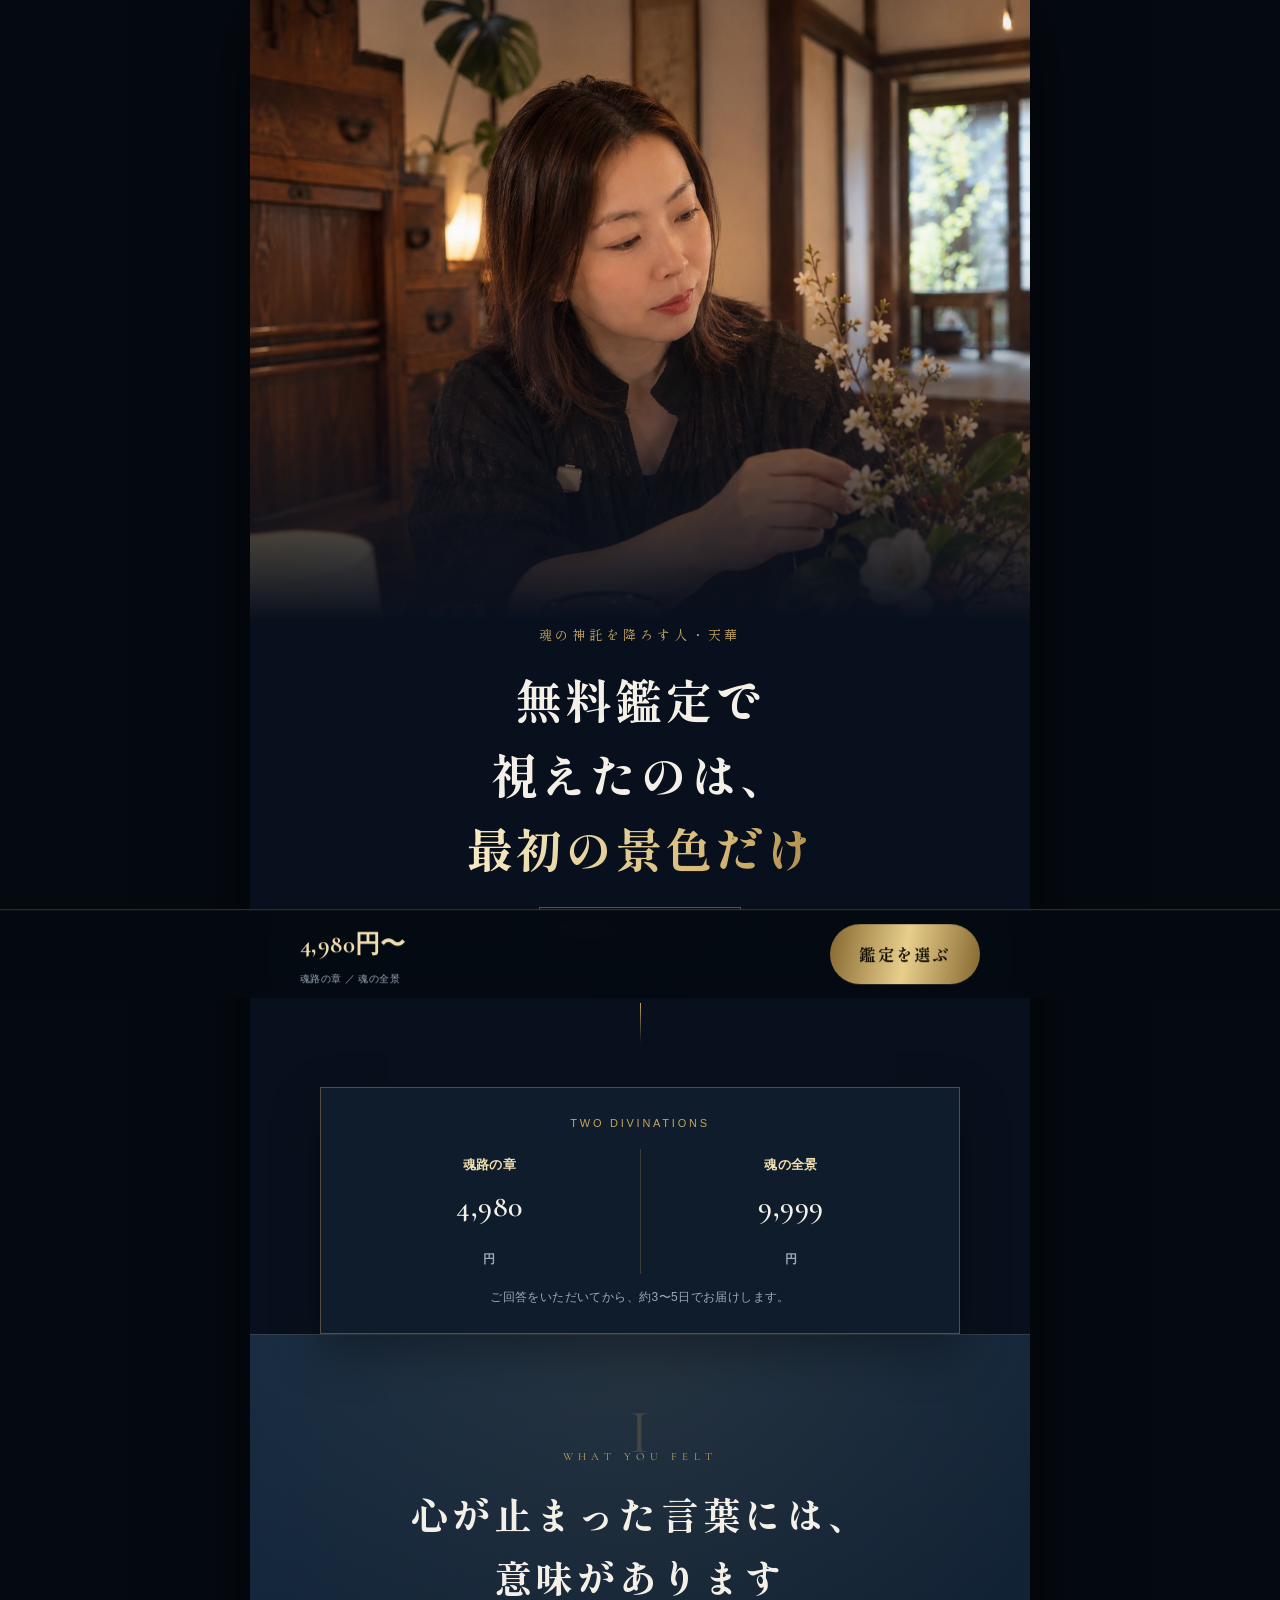
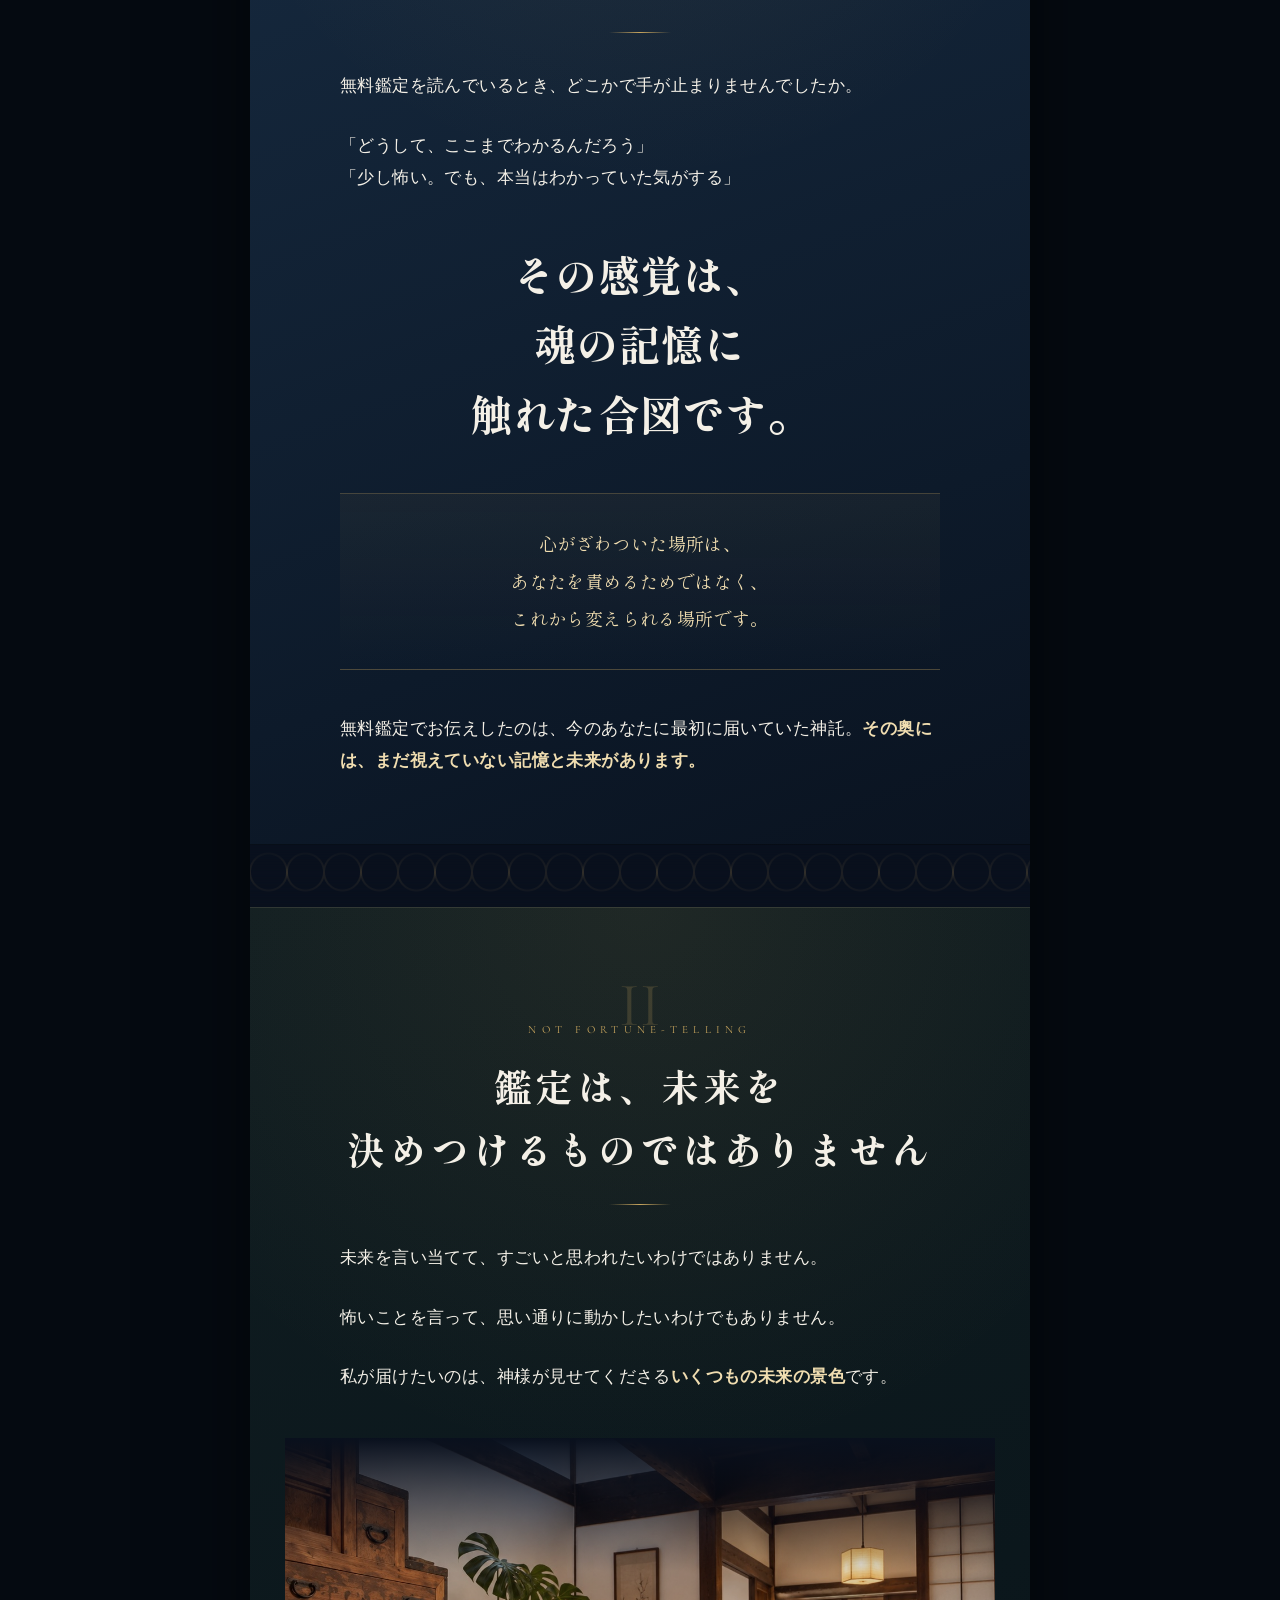
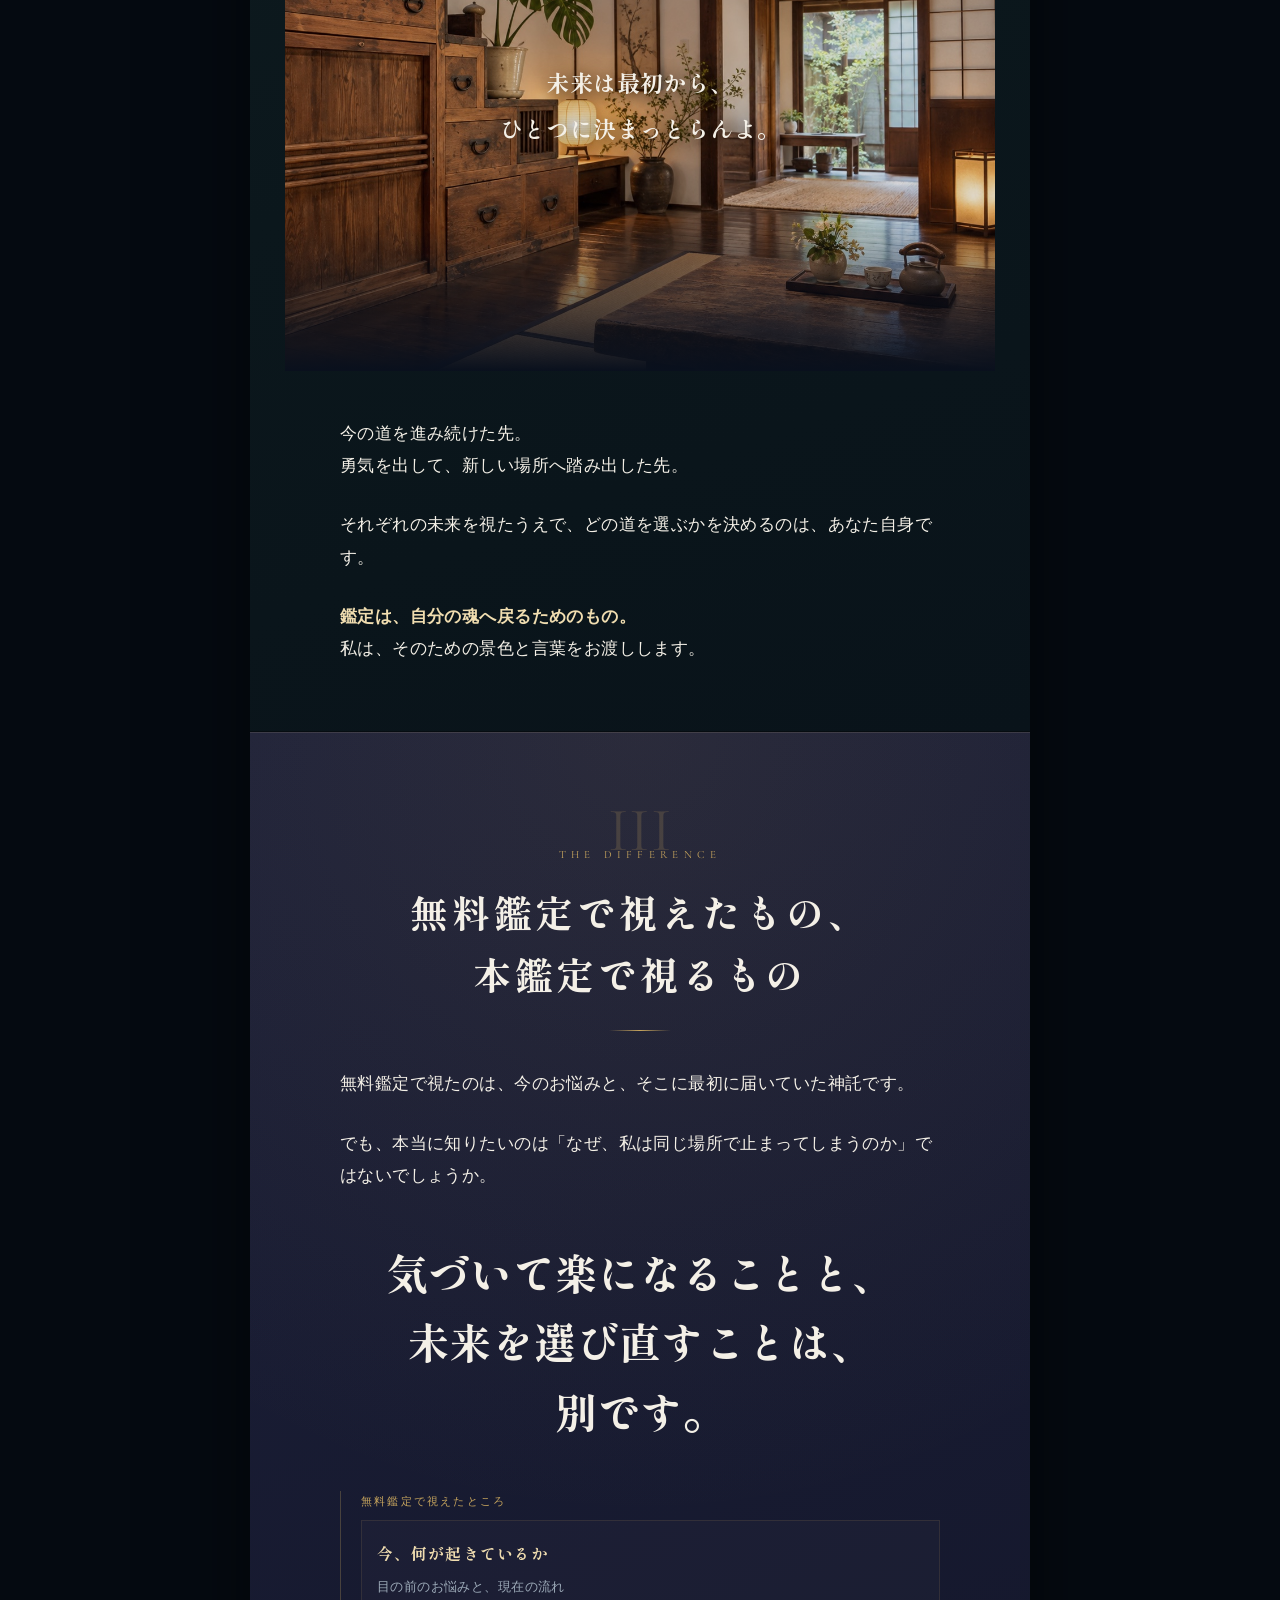
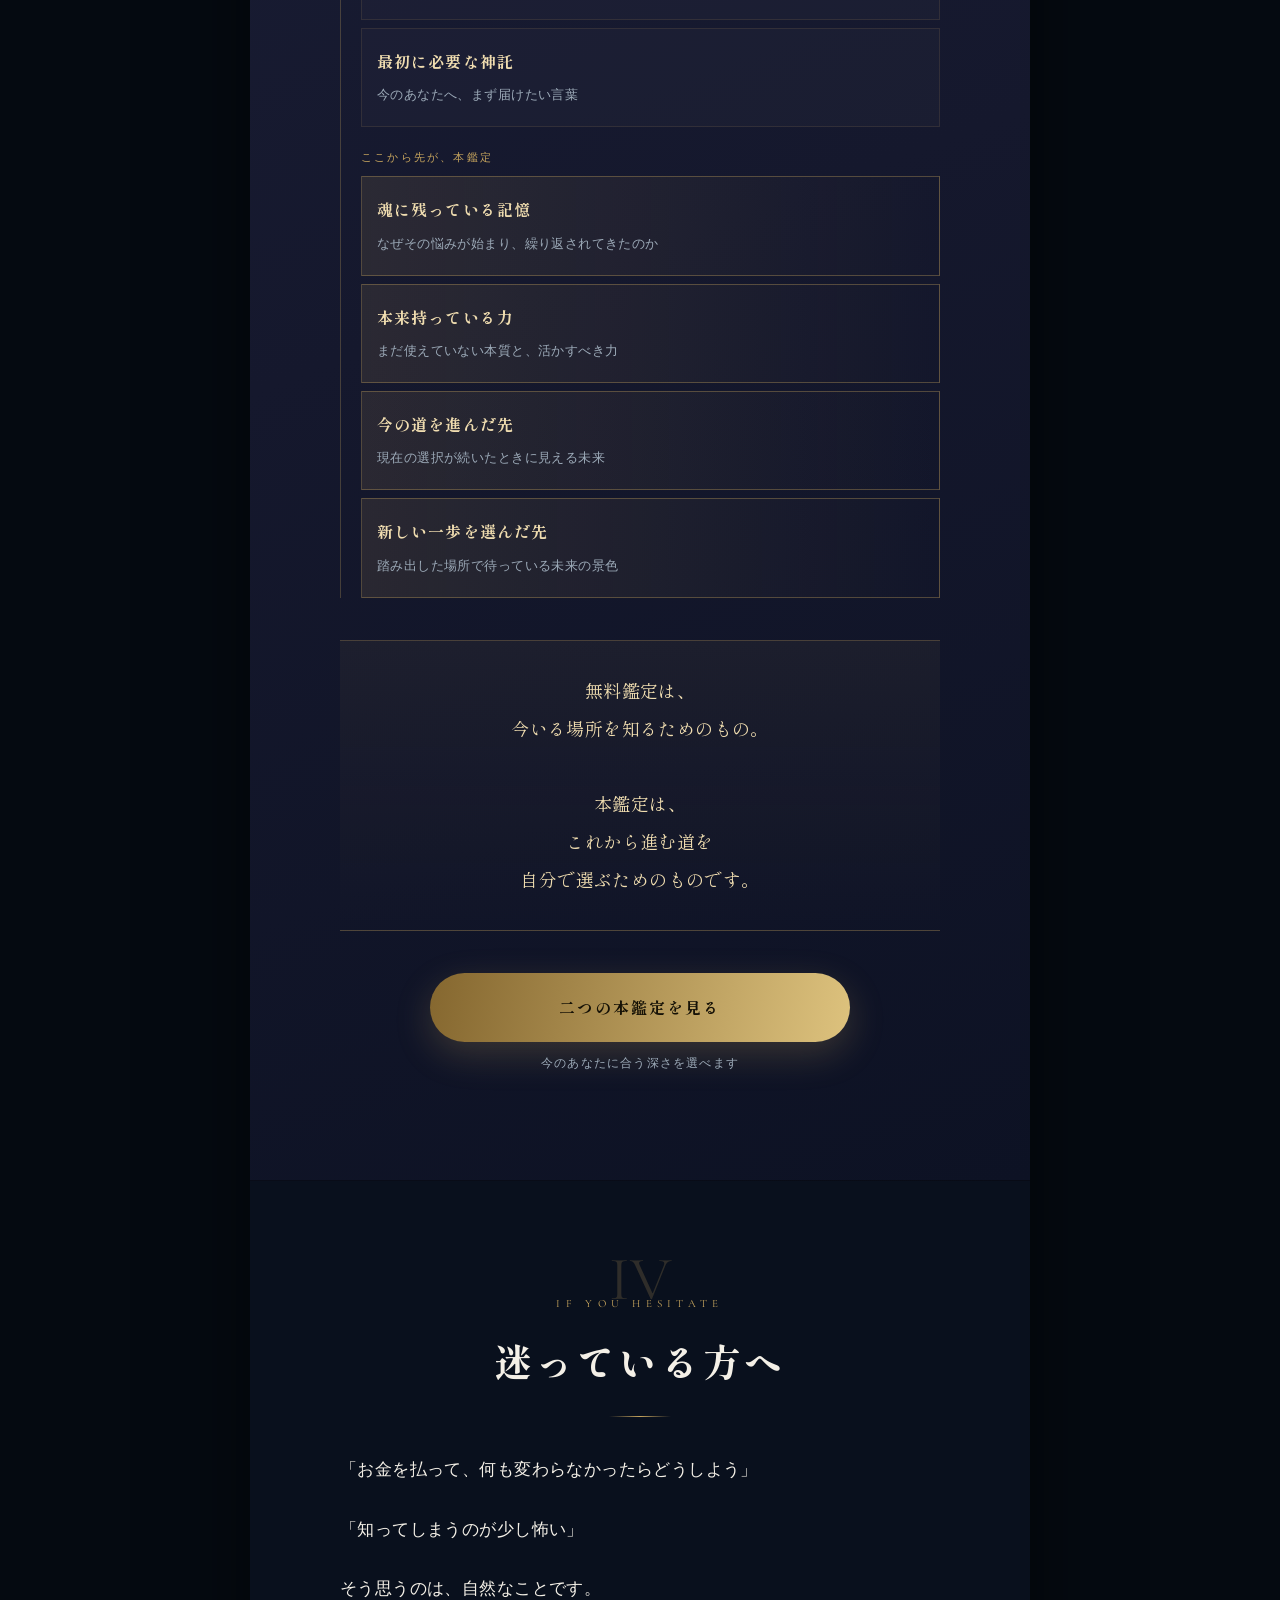
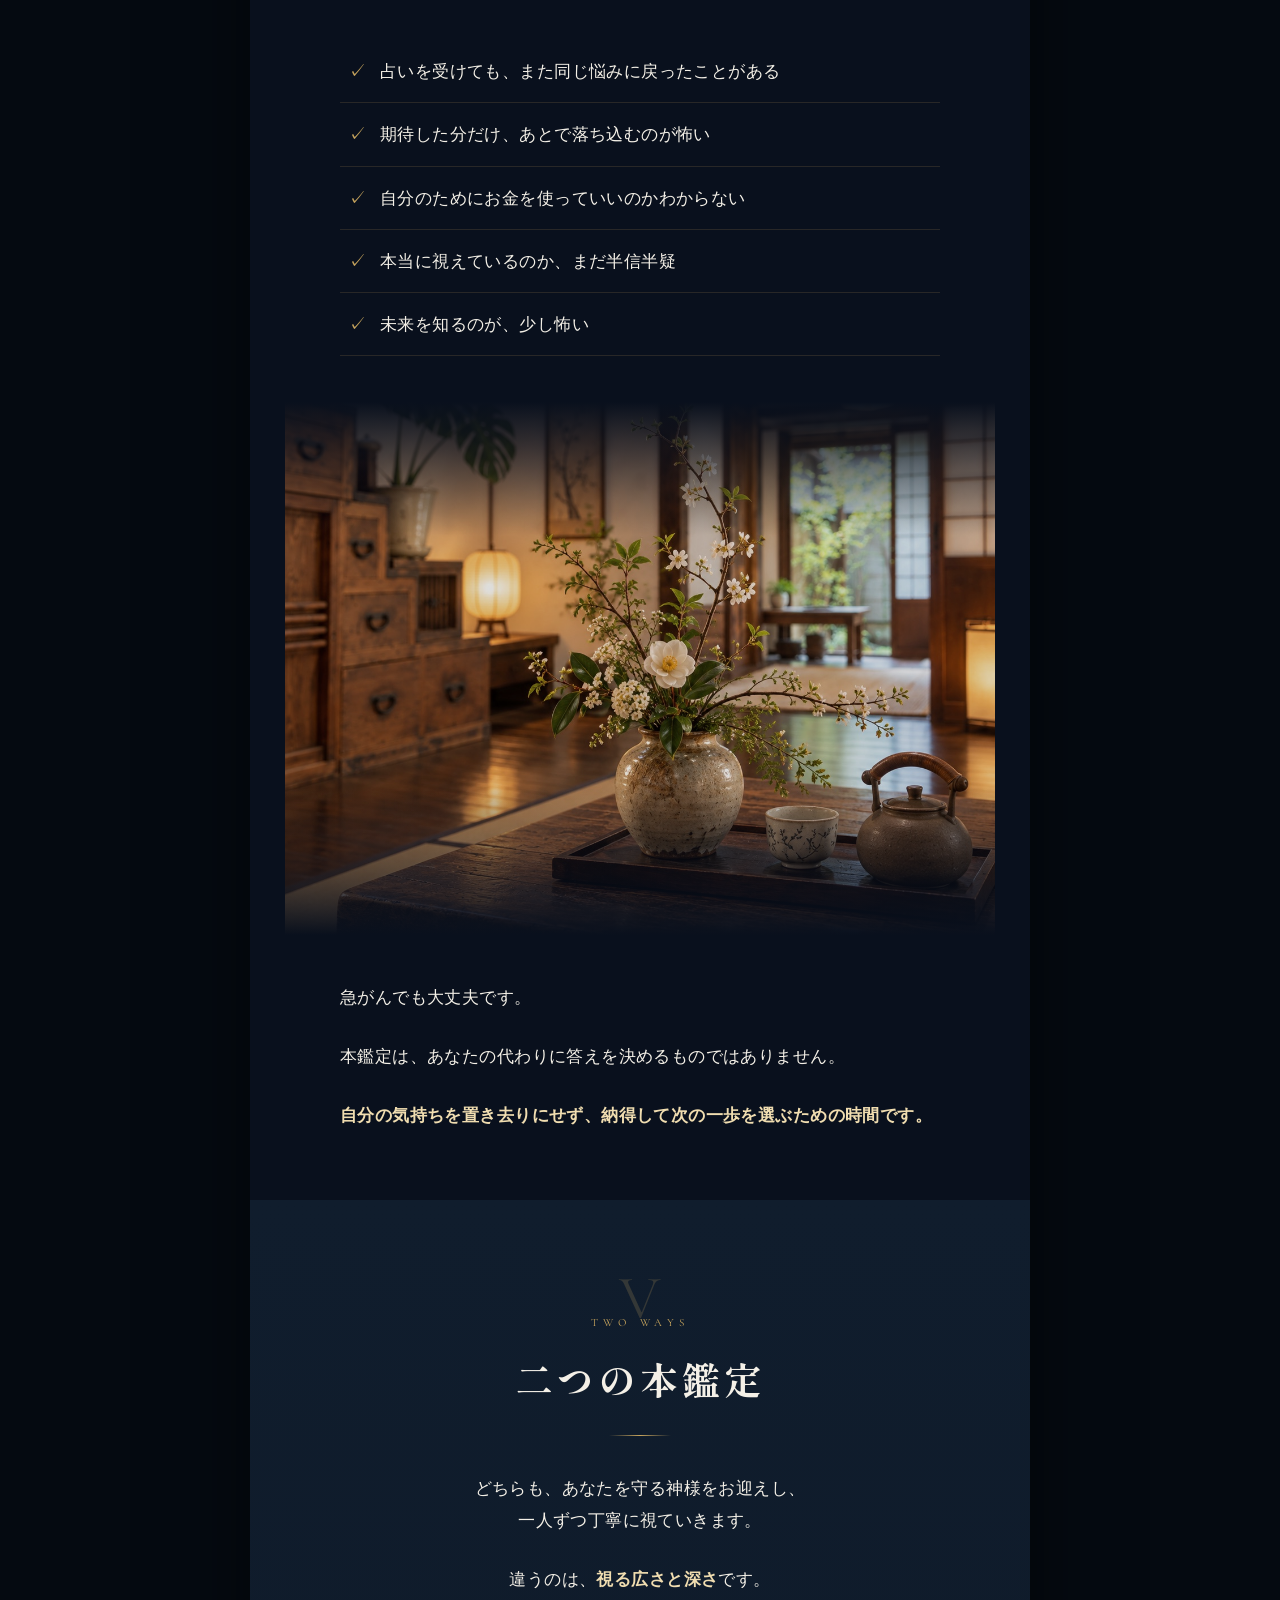
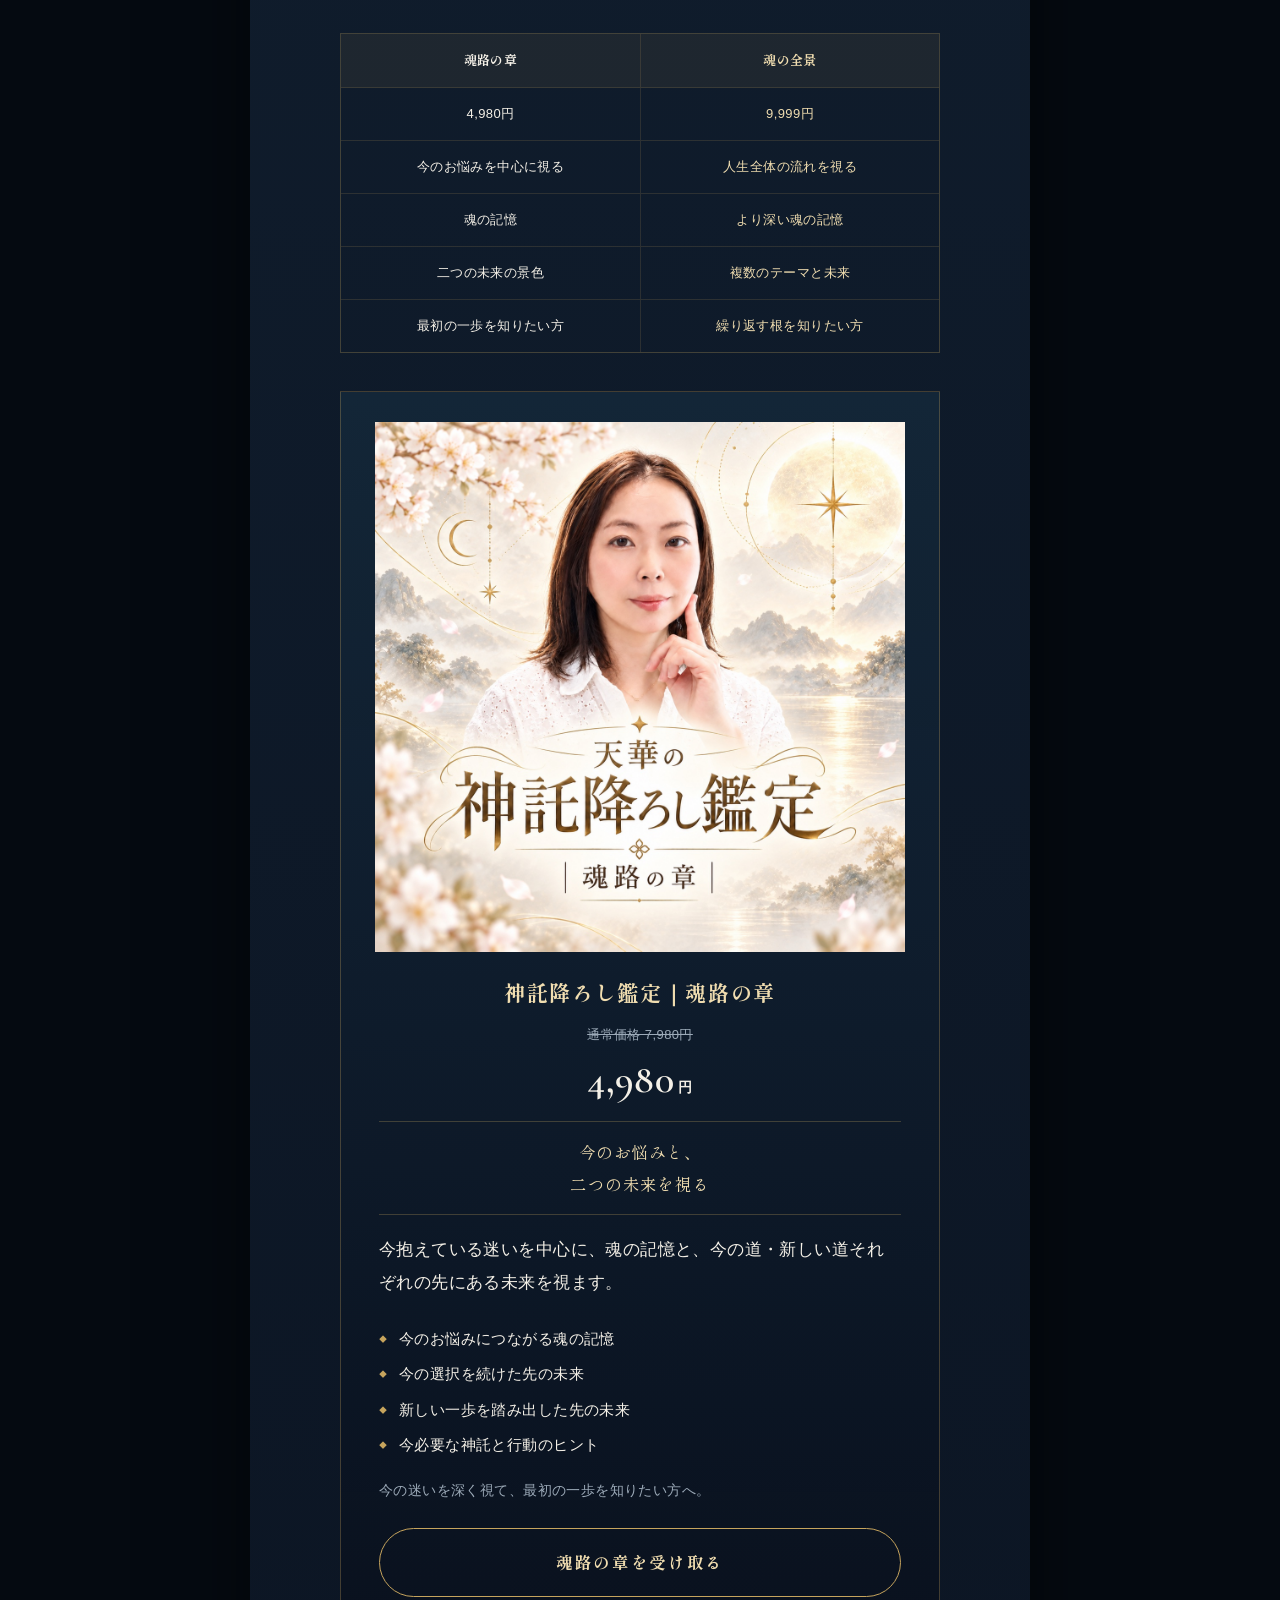
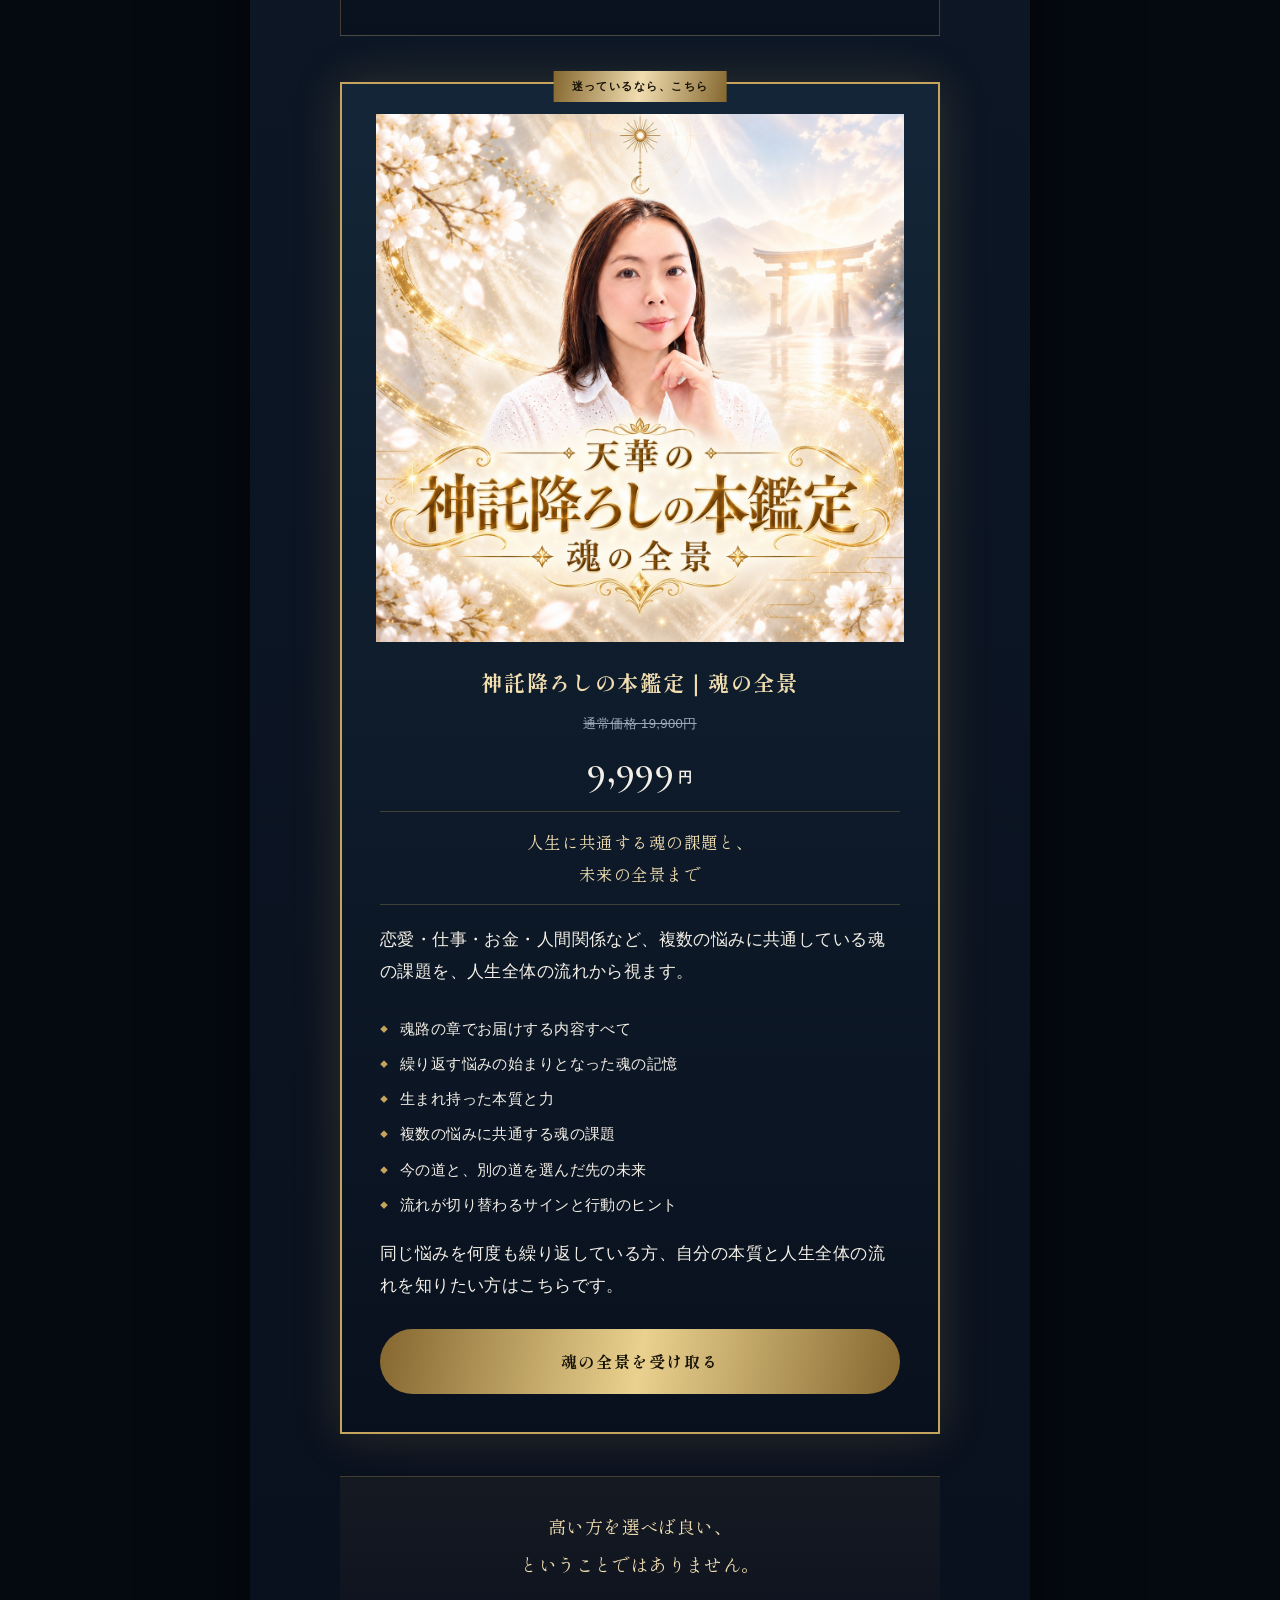
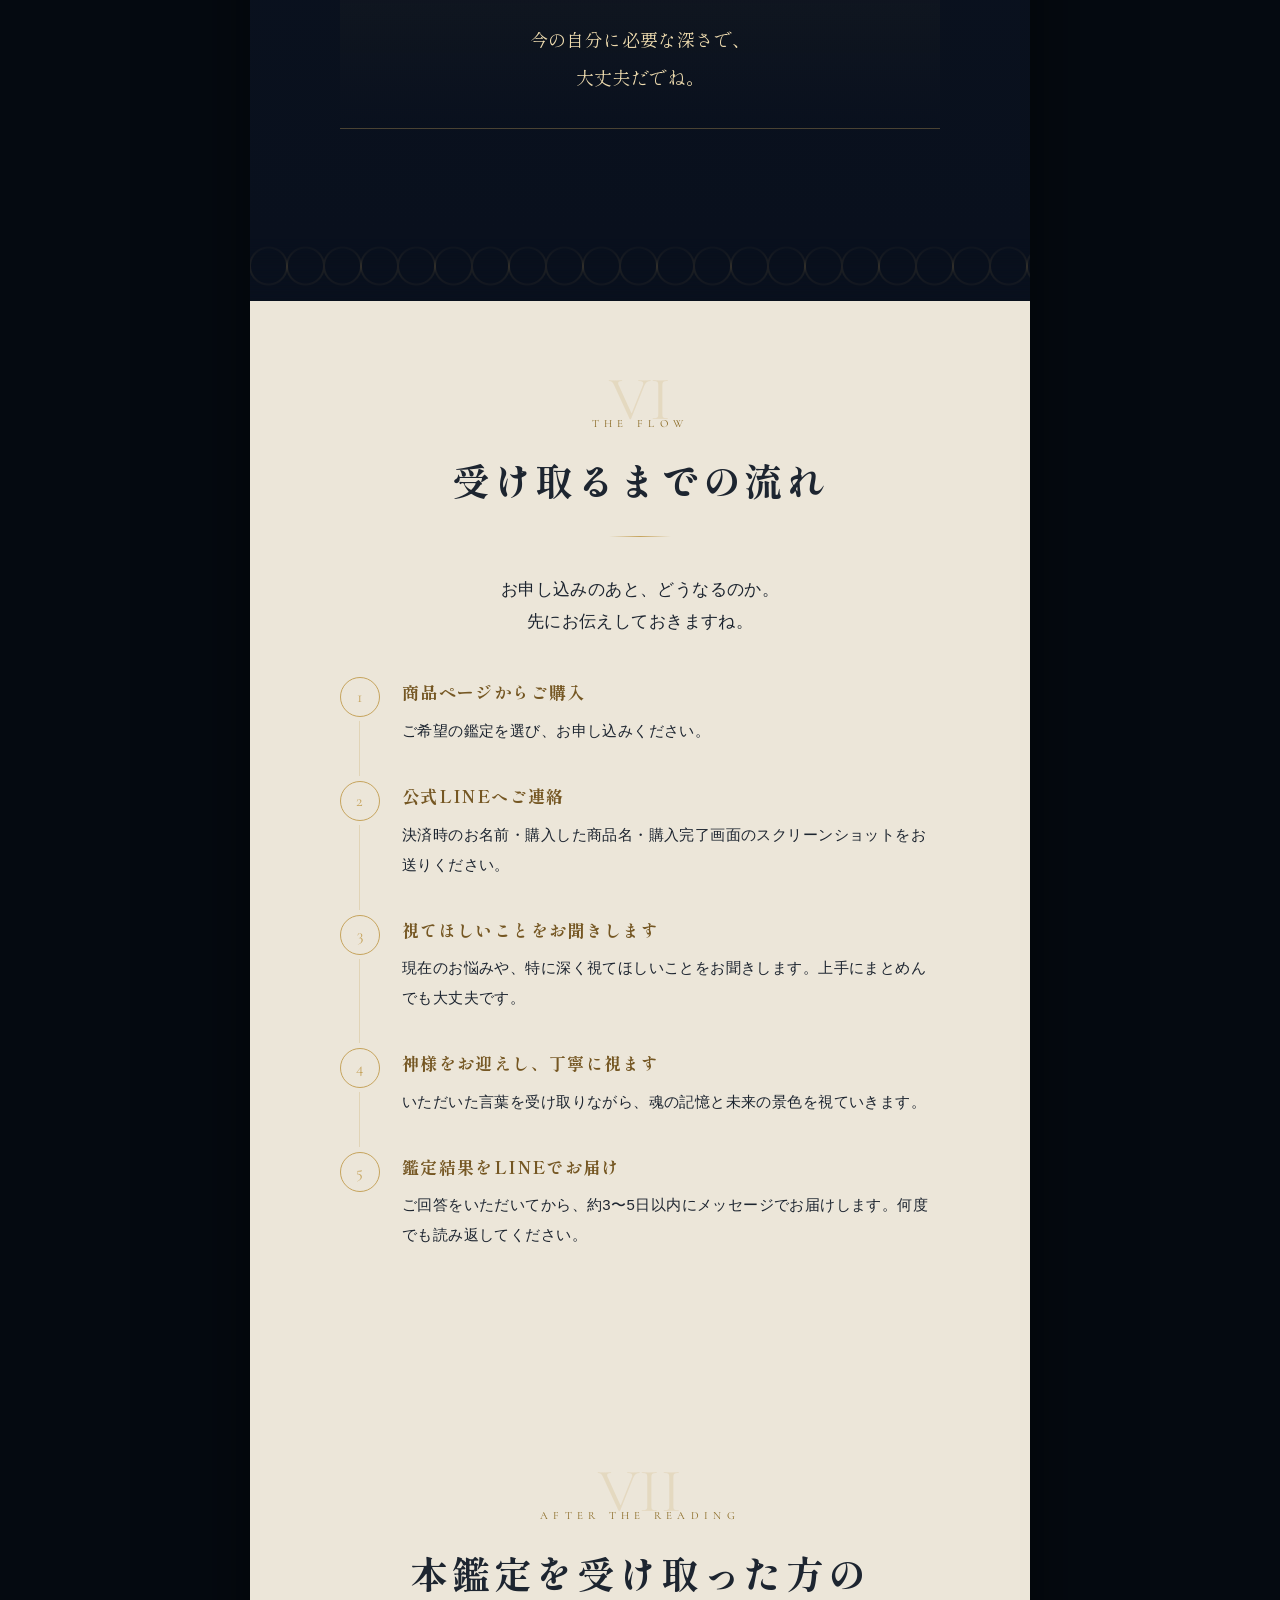
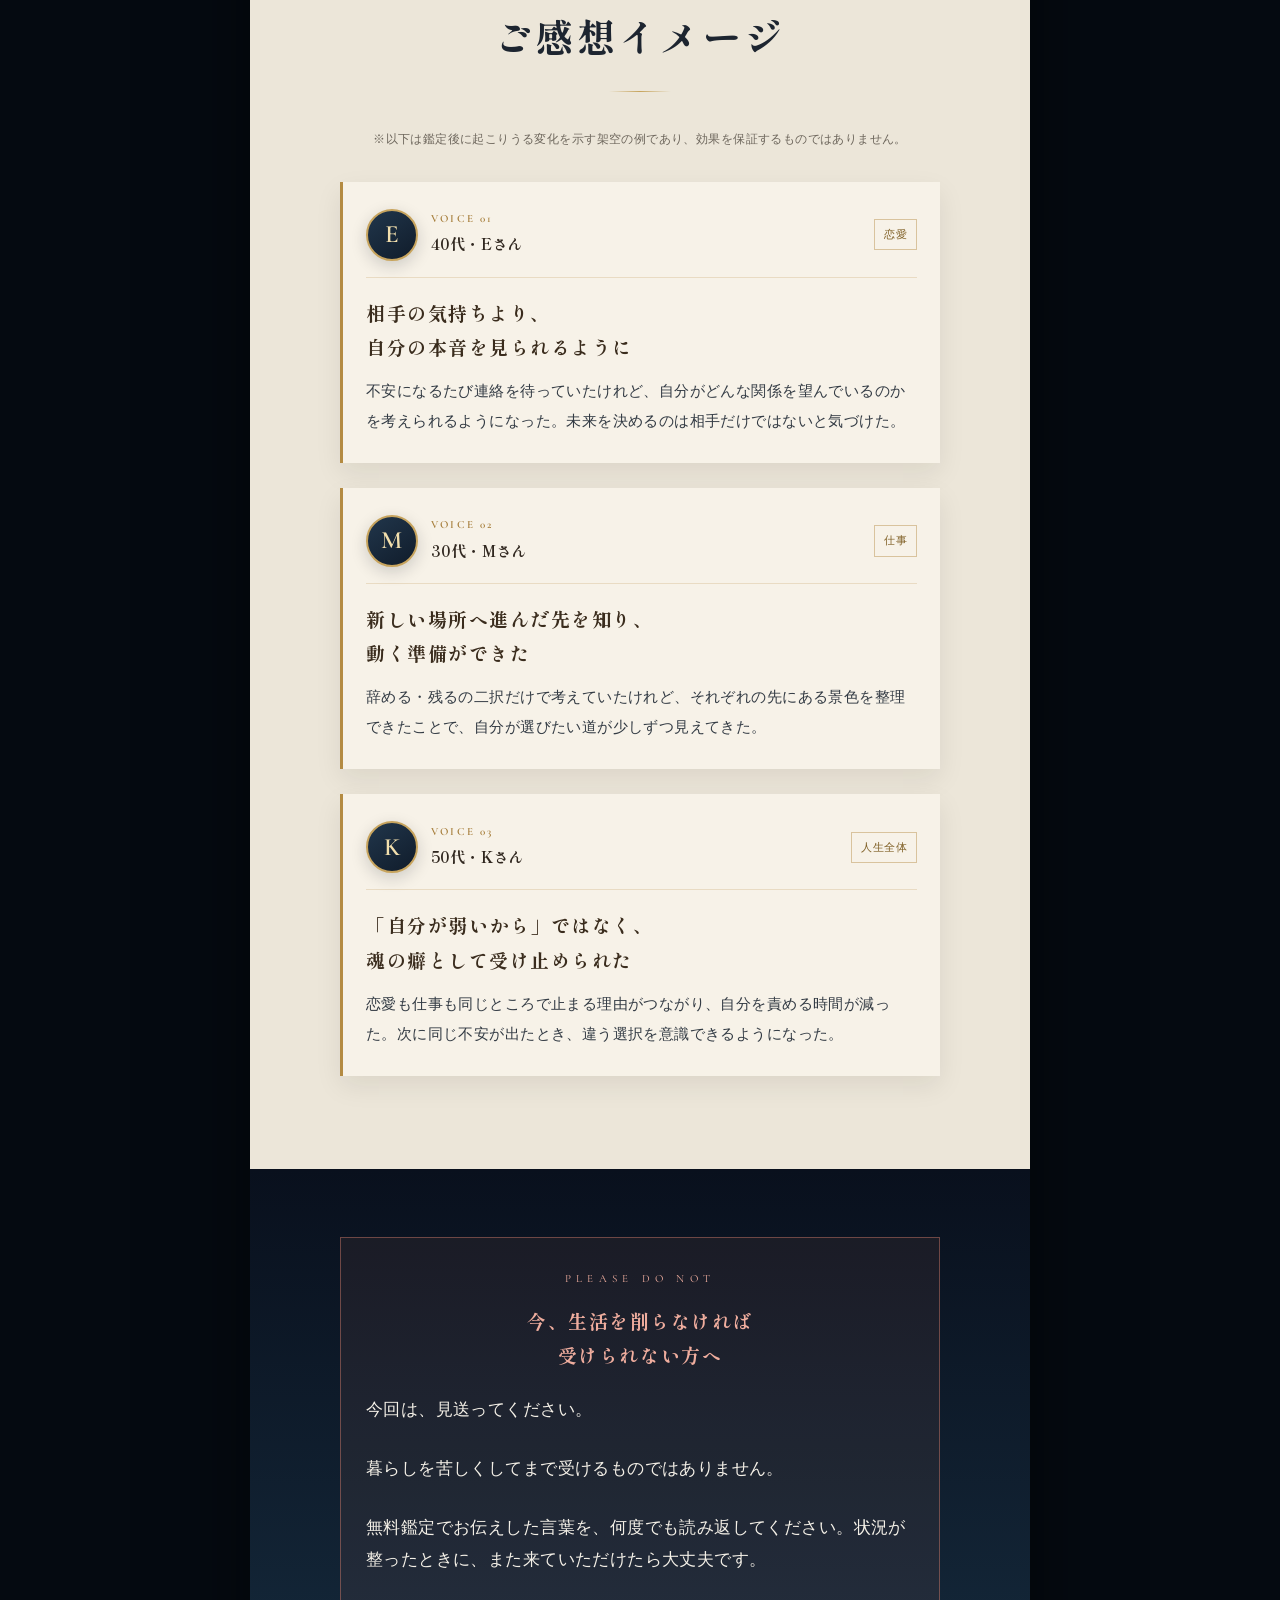
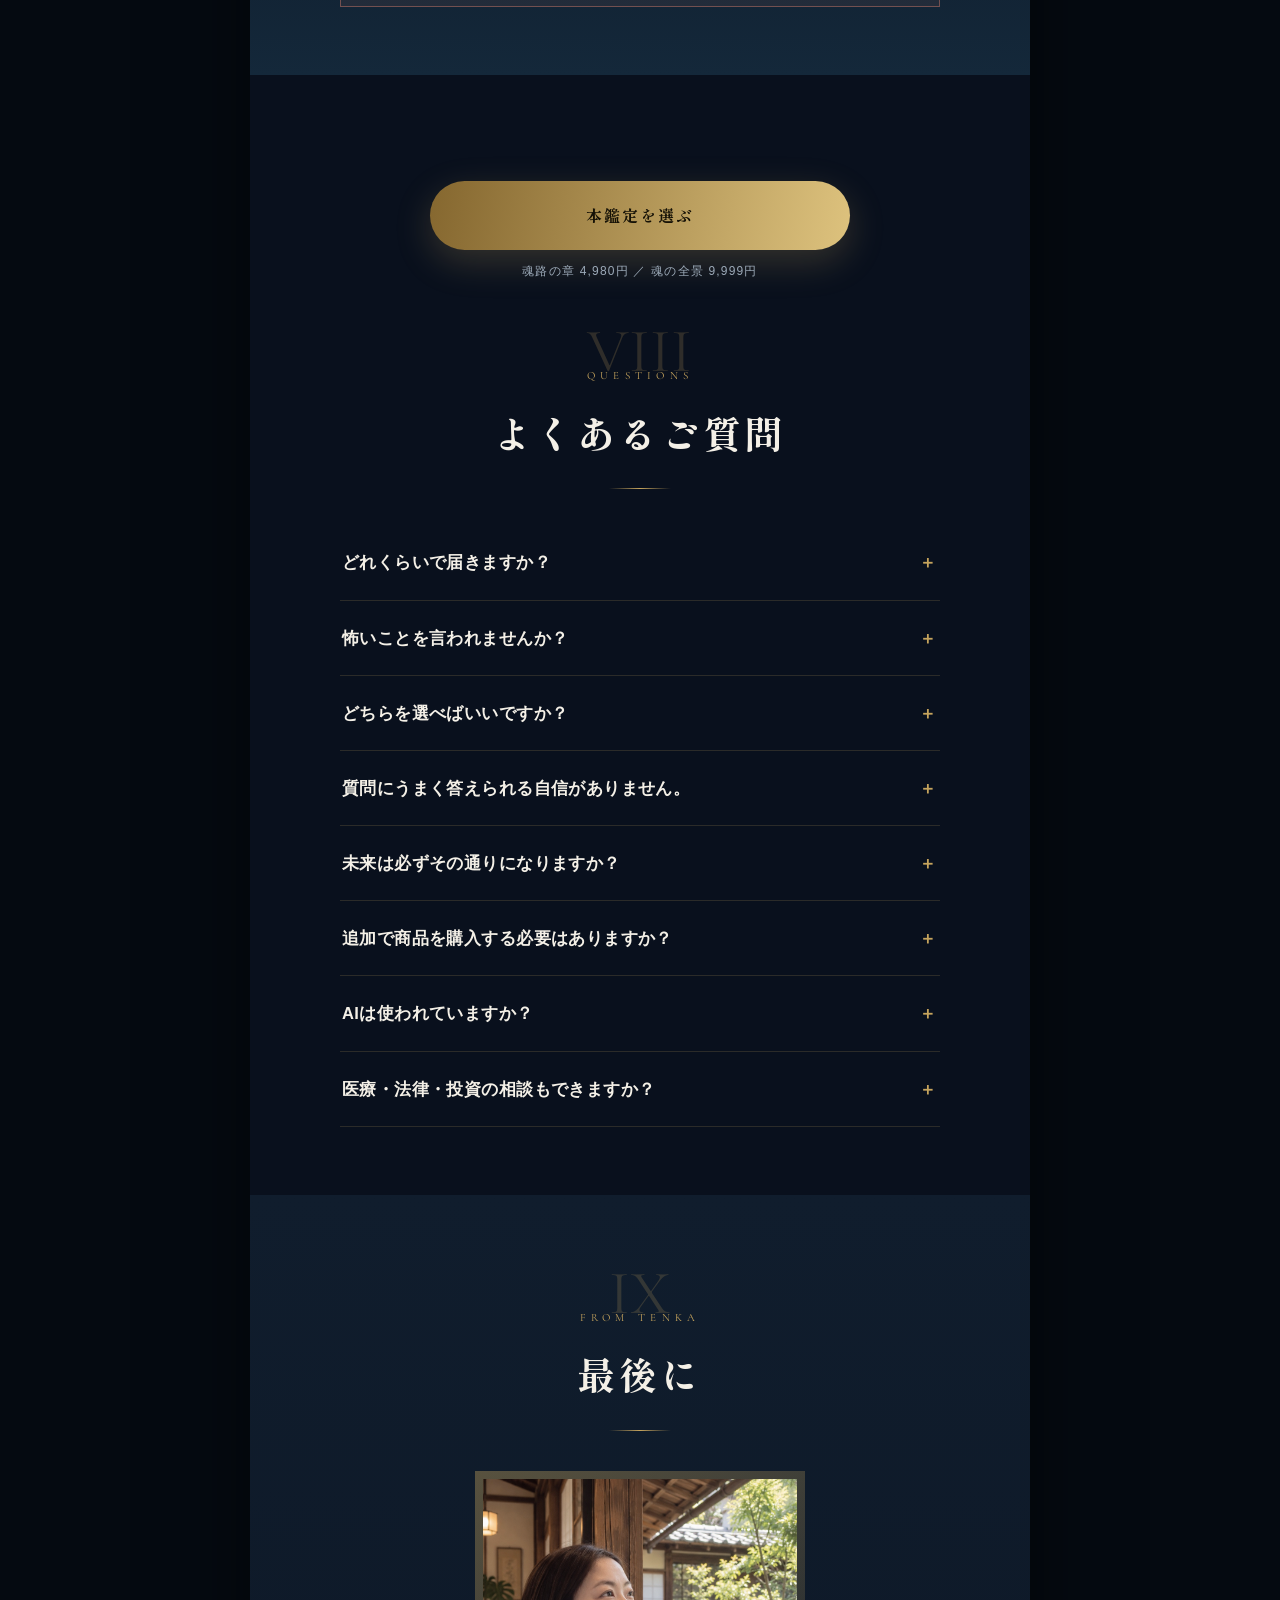
==== index.html @ 2478eb39 "Add files via upload" ====
<!doctype html>
<html lang="ja">
<head>
  <meta charset="utf-8">
  <meta name="viewport" content="width=device-width, initial-scale=1, viewport-fit=cover">
  <meta name="description" content="無料鑑定を受け取った方へ。魂の記憶と、これから選べる未来の景色を視る、天華の神託降ろし本鑑定。">
  <meta name="robots" content="noindex,nofollow">
  <title>天華｜神託降ろしの本鑑定</title>
  <link rel="preconnect" href="https://fonts.googleapis.com">
  <link rel="preconnect" href="https://fonts.gstatic.com" crossorigin>
  <link href="https://fonts.googleapis.com/css2?family=Cormorant+Garamond:wght@400;500;600&family=Shippori+Mincho+B1:wght@400;500;600;700;800&display=swap" rel="stylesheet">
  <link rel="icon" type="image/svg+xml" href="data:image/svg+xml,%3Csvg xmlns='http://www.w3.org/2000/svg' viewBox='0 0 64 64'%3E%3Crect width='64' height='64' rx='14' fill='%2309101d'/%3E%3Cpath d='M32 9l4.8 17.2L54 31l-17.2 4.8L32 53l-4.8-17.2L10 31l17.2-4.8z' fill='%23d9bd78'/%3E%3Ccircle cx='32' cy='31' r='5.5' fill='%23fff7df'/%3E%3C/svg%3E">
  <style>
    :root{
      --ink:#09101d;--navy:#101d2d;--navy2:#14283a;--paper:#f4f0e7;
      --muted:#9caab8;--gold:#c6a45d;--gold-hi:#f0ddb0;--gold-lo:#85672f;
      --wood:#8b5c37;--rose:#d47d6b;--max:680px;--pad:clamp(22px,6vw,40px)
    }
    *{box-sizing:border-box;margin:0;padding:0}
    html{scroll-behavior:smooth;-webkit-text-size-adjust:100%}
    body{background:#050a11;color:var(--paper);font-family:"Hiragino Sans","Yu Gothic",sans-serif;font-size:16.5px;line-height:1.95;letter-spacing:.025em;padding-bottom:94px}
    img{width:100%;height:auto;display:block}
    a{color:inherit}
    p{margin:0 0 1.65em}
    p:last-child{margin-bottom:0}
    strong{color:var(--gold-hi)}
    .site{max-width:780px;margin:0 auto;background:var(--ink);box-shadow:0 0 80px rgba(0,0,0,.55);overflow:hidden}
    .wrap{max-width:var(--max);margin:auto;padding:0 var(--pad)}
    section{position:relative;padding:68px 0}
    .dark{background:var(--ink)}
    .blue{background:linear-gradient(180deg,var(--navy),var(--ink))}
    .blue-r{background:linear-gradient(180deg,var(--ink),var(--navy2))}
    .story-one{background:linear-gradient(160deg,#172b41 0%,#0d1a2a 72%,#0a1320 100%)}
    .story-two{background:linear-gradient(160deg,#101d21 0%,#0b171c 54%,#09131a 100%)}
    .story-three{background:linear-gradient(160deg,#1c2039 0%,#15182d 54%,#0d1224 100%)}
    .story-one,.story-two,.story-three{box-shadow:inset 0 1px rgba(240,221,176,.12),inset 0 -1px rgba(0,0,0,.38)}
    .story-one:before,.story-two:before,.story-three:before{content:"";position:absolute;inset:0;pointer-events:none;background:radial-gradient(circle at 50% 0,rgba(198,164,93,.09),transparent 38%)}
    .story-one .wrap,.story-two .wrap,.story-three .wrap{position:relative;z-index:1}
    .light{background:#ece6d9;color:#1d2530}
    .eyebrow{text-align:center;color:var(--gold);font-family:"Cormorant Garamond",serif;font-size:11px;letter-spacing:.48em;text-transform:uppercase;margin-bottom:15px}
    .chapter{font-family:"Cormorant Garamond",serif;color:rgba(198,164,93,.2);font-size:62px;text-align:center;line-height:1;margin-bottom:-18px}
    h1,h2,h3{font-family:"Shippori Mincho B1",serif}
    h1{font-size:clamp(31px,8.8vw,47px);line-height:1.58;letter-spacing:.06em;font-weight:800}
    h2{font-size:clamp(27px,7.7vw,38px);line-height:1.65;letter-spacing:.1em;text-align:center;font-weight:800}
    h3{font-size:19px;line-height:1.8;letter-spacing:.08em;color:var(--gold-hi)}
    .gold-text{background:linear-gradient(110deg,#f9edcb,#d5b875 34%,#a37e3b 50%,#ead49f 70%,#fff0c9);background-size:220% 100%;background-clip:text;-webkit-background-clip:text;color:transparent;animation:sheen 8s ease-in-out infinite}
    @keyframes sheen{50%{background-position:100% 0}}
    .line{width:62px;height:1px;background:linear-gradient(90deg,transparent,var(--gold),transparent);margin:24px auto 36px}
    .band{height:62px;background-color:var(--ink);background-image:radial-gradient(circle at 25% 50%,transparent 0 17px,rgba(198,164,93,.11) 18px 19px,transparent 20px),radial-gradient(circle at 75% 50%,transparent 0 17px,rgba(198,164,93,.11) 18px 19px,transparent 20px);background-size:74px 54px;mask-image:linear-gradient(transparent,#000 45%,transparent)}
    .hero{min-height:100svh;background:var(--ink);display:flex;flex-direction:column}
    .hero-photo{height:58svh;position:relative;overflow:hidden}
    .hero-photo img{height:100%;object-fit:cover;object-position:center 26%;animation:drift 26s ease-in-out infinite alternate}
    @keyframes drift{to{transform:scale(1.06)}}
    .hero-photo:after{content:"";position:absolute;inset:0;background:linear-gradient(180deg,rgba(4,8,14,.05),transparent 45%,var(--ink) 100%)}
    .hero-copy{text-align:center;padding:2px 26px 116px;position:relative;z-index:2;flex:1;display:flex;flex-direction:column;justify-content:center}
    .hero-lead{font-family:"Shippori Mincho B1",serif;color:var(--gold);font-size:13px;letter-spacing:.3em;margin-bottom:15px}
    .hero-tag{display:inline-block;margin:22px auto 0;border:1px solid rgba(198,164,93,.45);color:var(--gold-hi);font-size:12px;letter-spacing:.14em;padding:9px 18px;background:rgba(10,16,29,.5)}
    .scroll{margin-top:25px;color:var(--muted);font-family:"Cormorant Garamond",serif;font-size:10px;letter-spacing:.4em}
    .scroll:after{content:"";display:block;width:1px;height:40px;margin:8px auto 0;background:linear-gradient(var(--gold),transparent);animation:pulse 2s ease-in-out infinite}
    @keyframes pulse{50%{transform:scaleY(.45);transform-origin:top;opacity:.4}}
    .summary{margin:-72px 20px 0;padding:25px 18px;position:relative;z-index:5;border:1px solid rgba(198,164,93,.38);background:rgba(16,29,45,.96);box-shadow:0 18px 44px rgba(0,0,0,.34);text-align:center}
    .summary .ttl{font-size:11px;color:var(--gold);letter-spacing:.25em;margin-bottom:15px}
    .prices{display:grid;grid-template-columns:1fr 1fr}
    .price-mini{padding:3px 10px}
    .price-mini+ .price-mini{border-left:1px solid rgba(198,164,93,.25)}
    .price-mini b{display:block;font-size:13px;color:var(--gold-hi);font-weight:600}
    .price-mini span{font-family:"Cormorant Garamond",serif;font-size:30px;font-weight:600}
    .summary small{display:block;color:var(--muted);line-height:1.8;margin-top:13px;font-size:12px}
    .big{font-family:"Shippori Mincho B1",serif;text-align:center;font-size:clamp(27px,7.8vw,42px);line-height:1.65;font-weight:800;margin:46px 0}
    .quote{margin:42px 0;padding:31px 20px;border-top:1px solid rgba(198,164,93,.3);border-bottom:1px solid rgba(198,164,93,.3);text-align:center;font-family:"Shippori Mincho B1",serif;font-size:18px;line-height:2.1;color:var(--gold-hi);background:linear-gradient(180deg,rgba(198,164,93,.06),transparent)}
    .photo{position:relative;margin:46px calc(var(--pad) * -1);overflow:hidden}
    .photo img{aspect-ratio:4/3;object-fit:cover;filter:saturate(.9) brightness(.88)}
    .photo:after{content:"";position:absolute;inset:0;background:linear-gradient(180deg,var(--ink),transparent 25%,transparent 72%,var(--ink))}
    .photo .over{position:absolute;inset:0;z-index:2;display:flex;align-items:center;justify-content:center;text-align:center;padding:35px;font-family:"Shippori Mincho B1",serif;font-size:23px;font-weight:700;line-height:2;text-shadow:0 2px 18px #000}
    .checks{list-style:none;margin:36px 0}
    .checks li{position:relative;padding:15px 5px 15px 40px;border-bottom:1px solid rgba(198,164,93,.16)}
    .checks li:before{content:"✓";position:absolute;left:8px;top:14px;color:var(--gold);font-size:18px}
    .depth{margin:42px 0;border-left:1px solid rgba(198,164,93,.28);padding-left:20px}
    .layer{padding:17px 15px;margin-bottom:8px;background:rgba(255,255,255,.02);border:1px solid rgba(198,164,93,.13)}
    .layer.deep{background:linear-gradient(90deg,rgba(198,164,93,.12),transparent);border-color:rgba(198,164,93,.35)}
    .layer b{display:block;color:var(--gold-hi);font-family:"Shippori Mincho B1",serif;font-size:16px;letter-spacing:.07em}
    .layer span{font-size:13px;color:var(--muted)}
    .tagline{font-size:11px;letter-spacing:.2em;color:var(--gold);margin:20px 0 8px}
    .cta{display:block;text-decoration:none;margin:38px auto;max-width:420px;text-align:center}
    .cta b{display:block;padding:19px 18px;background:linear-gradient(100deg,var(--gold-lo),#dfc47f 47%,#f4dfa7 53%,var(--gold-lo));background-size:220% 100%;animation:sheen 5s ease-in-out infinite;color:#151106;font-family:"Shippori Mincho B1",serif;font-size:16px;letter-spacing:.13em;border-radius:999px;box-shadow:0 12px 36px rgba(198,164,93,.23)}
    .cta span{display:block;color:var(--muted);font-size:12px;margin-top:10px;letter-spacing:.1em}
    .compare{margin:38px 0;border:1px solid rgba(198,164,93,.28)}
    .compare .row{display:grid;grid-template-columns:1fr 1fr;border-bottom:1px solid rgba(198,164,93,.16)}
    .compare .row:last-child{border-bottom:0}
    .compare .cell{padding:15px 10px;text-align:center;font-size:13px;line-height:1.7}
    .compare .cell+ .cell{border-left:1px solid rgba(198,164,93,.16);color:var(--gold-hi)}
    .compare .head{background:rgba(198,164,93,.08);font-family:"Shippori Mincho B1",serif;font-weight:700}
    .product{margin:30px 0;padding:30px 24px;border:1px solid rgba(198,164,93,.3);background:linear-gradient(180deg,rgba(20,40,58,.85),rgba(9,16,29,.8));position:relative}
    .product.recommend{border:2px solid var(--gold);box-shadow:0 0 45px rgba(198,164,93,.2);margin-top:46px}
    .badge{position:absolute;top:-13px;left:50%;transform:translateX(-50%);white-space:nowrap;padding:5px 18px;background:linear-gradient(100deg,var(--gold-lo),var(--gold-hi),var(--gold-lo));color:#151106;font-size:11px;font-weight:700;letter-spacing:.13em}
    .product .thumb{margin:-8px -4px 22px;overflow:hidden}
    .product .thumb img{aspect-ratio:16/10;object-fit:cover;filter:saturate(.88) brightness(.85)}
    .product .thumb.cover img{aspect-ratio:1/1;object-fit:cover;filter:none}
    .product h3{text-align:center;font-size:21px;margin-bottom:10px}
    .was{text-align:center;color:var(--muted);font-size:13px}
    .product-price{text-align:center;font-family:"Cormorant Garamond",serif;font-size:40px;font-weight:600;line-height:1.2;margin:8px 0 18px}
    .product-price small{font-family:"Shippori Mincho B1",serif;font-size:14px;margin-left:4px}
    .product-goal{text-align:center;border-top:1px solid rgba(198,164,93,.28);border-bottom:1px solid rgba(198,164,93,.28);padding:14px 0;margin:18px 0;color:var(--gold-hi);font-family:"Shippori Mincho B1",serif}
    .product ul{list-style:none;margin:18px 0}
    .product li{padding-left:20px;position:relative;margin:7px 0;font-size:14.5px}
    .product li:before{content:"◆";position:absolute;left:0;color:var(--gold);font-size:8px;top:7px}
    .product-btn{display:block;text-align:center;text-decoration:none;padding:17px 12px;border:1px solid var(--gold);border-radius:999px;color:var(--gold-hi);font-family:"Shippori Mincho B1",serif;font-weight:700;letter-spacing:.1em;margin-top:24px}
    .recommend .product-btn{border:0;color:#151106;background:linear-gradient(100deg,var(--gold-lo),#ead18f 50%,var(--gold-lo));font-size:16px}
    .steps{margin:40px 0;counter-reset:num}
    .step{position:relative;padding:0 0 35px 62px}
    .step:before{counter-increment:num;content:counter(num);position:absolute;left:0;top:0;width:38px;height:38px;border:1px solid var(--gold);border-radius:50%;display:grid;place-items:center;color:var(--gold);font-family:"Cormorant Garamond",serif}
    .step:after{content:"";position:absolute;left:19px;top:44px;bottom:5px;width:1px;background:rgba(198,164,93,.28)}
    .step:last-child:after{display:none}
    .step h3{color:#755723;font-size:17px;margin-bottom:8px}
    .step p{font-size:15px;line-height:2;margin:0}
    .example{margin:25px 0;padding:27px 23px;background:#f7f2e8;border-left:3px solid #b48b42;box-shadow:0 10px 25px rgba(30,22,12,.08)}
    .example .meta{font-size:12px;color:#8c6934;letter-spacing:.15em;margin-bottom:12px}
    .example h3{color:#3a2c1d;font-size:19px;margin-bottom:12px}
    .example p{font-size:15px;line-height:2;color:#333b44}
    .voice-person{display:flex;align-items:center;gap:13px;margin-bottom:18px;padding-bottom:16px;border-bottom:1px solid rgba(180,139,66,.22)}
    .voice-avatar{width:52px;height:52px;flex:0 0 52px;border-radius:50%;display:grid;place-items:center;background:linear-gradient(145deg,#21364b,#101c2b);border:2px solid #c7a45e;color:#f2dfad;font:600 25px/1 "Cormorant Garamond",serif;box-shadow:0 5px 16px rgba(23,29,38,.18)}
    .voice-no{font:600 11px/1.4 "Cormorant Garamond",serif;letter-spacing:.2em;color:#a47b36}
    .voice-name{font-family:"Shippori Mincho B1",serif;font-size:15px;font-weight:700;color:#30271f;margin-top:3px}
    .voice-tag{margin-left:auto;padding:4px 9px;border:1px solid rgba(180,139,66,.45);color:#806127;font-size:11px;white-space:nowrap}
    .disclosure{font-size:12px;color:#6e675d;text-align:center;margin-bottom:30px}
    .warn{padding:30px 25px;border:1px solid rgba(212,125,107,.45);background:rgba(212,125,107,.08)}
    .warn h3{text-align:center;color:#efad9e;margin-bottom:20px}
    details{border-bottom:1px solid rgba(198,164,93,.18)}
    summary{cursor:pointer;list-style:none;padding:21px 32px 21px 2px;font-weight:600;position:relative}
    summary:after{content:"＋";position:absolute;right:4px;color:var(--gold)}
    details[open] summary:after{content:"−"}
    .answer{padding:0 2px 24px;color:#d9d5cd;font-size:15px}
    .portrait{max-width:330px;margin:40px auto;position:relative;padding:8px;background:linear-gradient(145deg,rgba(198,164,93,.4),rgba(198,164,93,.04))}
    .portrait img{aspect-ratio:1/1.18;object-fit:cover;object-position:center 20%;filter:saturate(.9)}
    .signature{text-align:right;font-family:"Shippori Mincho B1",serif;color:var(--gold-hi);font-size:20px;letter-spacing:.12em;margin-top:28px}
    footer{text-align:center;padding:38px 20px 120px;background:#050a11;color:var(--muted);font-size:12px}
    footer a{color:#c8bdab}
    .sticky{position:fixed;z-index:50;left:0;right:0;bottom:0;padding:10px 14px calc(10px + env(safe-area-inset-bottom));background:rgba(5,10,17,.94);backdrop-filter:blur(12px);border-top:1px solid rgba(198,164,93,.28);transform:translateY(110%);transition:.45s}
    .sticky.show{transform:none}
    .sticky-inner{max-width:650px;margin:auto;display:flex;align-items:center;gap:13px}
    .sticky-price{flex:1}
    .sticky-price b{font-family:"Cormorant Garamond",serif;font-size:25px;color:var(--gold-hi)}
    .sticky-price span{display:block;font-size:10px;color:var(--muted)}
    .sticky a{text-decoration:none;background:linear-gradient(100deg,var(--gold-lo),#e8cf8d,var(--gold-lo));color:#171207;font-family:"Shippori Mincho B1",serif;font-weight:800;padding:14px 18px;min-width:150px;text-align:center;letter-spacing:.08em;border-radius:999px}
    .reveal{opacity:0;transform:translateY(24px);transition:opacity .9s ease,transform .9s ease}
    .reveal.visible{opacity:1;transform:none}
    @media (prefers-reduced-motion:reduce){*{scroll-behavior:auto!important;animation:none!important;transition:none!important}.reveal{opacity:1;transform:none}}
    @media (min-width:760px){.hero-photo{height:620px}.summary{max-width:640px;margin:-72px auto 0}.photo{margin-left:-55px;margin-right:-55px}.product{padding:38px}.sticky-inner{max-width:680px}}
  </style>
</head>
<body>
<main class="site">
  <header class="hero">
    <div class="hero-photo"><img src="assets/tenka-flowers.jpg" alt="古民家で花を生ける天華"></div>
    <div class="hero-copy reveal">
      <div class="hero-lead">魂の神託を降ろす人・天華</div>
      <h1>無料鑑定で<br>視えたのは、<br><span class="gold-text">最初の景色だけ</span></h1>
      <div class="hero-tag">無料鑑定を受け取った方へ</div>
      <div class="scroll">SCROLL</div>
    </div>
  </header>

  <div class="summary reveal">
    <div class="ttl">TWO DIVINATIONS</div>
    <div class="prices">
      <div class="price-mini"><b>魂路の章</b><span>4,980<small>円</small></span></div>
      <div class="price-mini"><b>魂の全景</b><span>9,999<small>円</small></span></div>
    </div>
    <small>ご回答をいただいてから、約3〜5日でお届けします。</small>
  </div>

  <section class="story-one">
    <div class="wrap">
      <div class="chapter">I</div><div class="eyebrow reveal">What you felt</div>
      <h2 class="reveal">心が止まった言葉には、<br>意味があります</h2><div class="line"></div>
      <div class="reveal">
        <p>無料鑑定を読んでいるとき、どこかで手が止まりませんでしたか。</p>
        <p>「どうして、ここまでわかるんだろう」<br>「少し怖い。でも、本当はわかっていた気がする」</p>
        <div class="big">その感覚は、<br>魂の記憶に<br>触れた合図です。</div>
      </div>
      <div class="quote reveal">心がざわついた場所は、<br>あなたを責めるためではなく、<br>これから変えられる場所です。</div>
      <p class="reveal">無料鑑定でお伝えしたのは、今のあなたに最初に届いていた神託。<strong>その奥には、まだ視えていない記憶と未来があります。</strong></p>
    </div>
  </section>

  <div class="band" aria-hidden="true"></div>

  <section class="story-two">
    <div class="wrap">
      <div class="chapter">II</div><div class="eyebrow reveal">Not fortune-telling</div>
      <h2 class="reveal">鑑定は、未来を<br>決めつけるものではありません</h2><div class="line"></div>
      <div class="reveal">
        <p>未来を言い当てて、すごいと思われたいわけではありません。</p>
        <p>怖いことを言って、思い通りに動かしたいわけでもありません。</p>
        <p>私が届けたいのは、神様が見せてくださる<strong>いくつもの未来の景色</strong>です。</p>
      </div>
      <div class="photo reveal">
        <img src="assets/room.jpg" alt="静かな古民家の一室">
        <div class="over">未来は最初から、<br>ひとつに決まっとらんよ。</div>
      </div>
      <div class="reveal">
        <p>今の道を進み続けた先。<br>勇気を出して、新しい場所へ踏み出した先。</p>
        <p>それぞれの未来を視たうえで、どの道を選ぶかを決めるのは、あなた自身です。</p>
        <p><strong>鑑定は、自分の魂へ戻るためのもの。</strong><br>私は、そのための景色と言葉をお渡しします。</p>
      </div>
    </div>
  </section>

  <section class="story-three">
    <div class="wrap">
      <div class="chapter">III</div><div class="eyebrow reveal">The difference</div>
      <h2 class="reveal">無料鑑定で視えたもの、<br>本鑑定で視るもの</h2><div class="line"></div>
      <div class="reveal">
        <p>無料鑑定で視たのは、今のお悩みと、そこに最初に届いていた神託です。</p>
        <p>でも、本当に知りたいのは「なぜ、私は同じ場所で止まってしまうのか」ではないでしょうか。</p>
      </div>
      <div class="big reveal">気づいて楽になることと、<br>未来を選び直すことは、<br>別です。</div>
      <div class="depth reveal">
        <div class="tagline">無料鑑定で視えたところ</div>
        <div class="layer"><b>今、何が起きているか</b><span>目の前のお悩みと、現在の流れ</span></div>
        <div class="layer"><b>最初に必要な神託</b><span>今のあなたへ、まず届けたい言葉</span></div>
        <div class="tagline">ここから先が、本鑑定</div>
        <div class="layer deep"><b>魂に残っている記憶</b><span>なぜその悩みが始まり、繰り返されてきたのか</span></div>
        <div class="layer deep"><b>本来持っている力</b><span>まだ使えていない本質と、活かすべき力</span></div>
        <div class="layer deep"><b>今の道を進んだ先</b><span>現在の選択が続いたときに見える未来</span></div>
        <div class="layer deep"><b>新しい一歩を選んだ先</b><span>踏み出した場所で待っている未来の景色</span></div>
      </div>
      <div class="quote reveal">無料鑑定は、<br>今いる場所を知るためのもの。<br><br>本鑑定は、<br>これから進む道を<br>自分で選ぶためのものです。</div>
      <a class="cta reveal" href="#products"><b>二つの本鑑定を見る</b><span>今のあなたに合う深さを選べます</span></a>
    </div>
  </section>

  <section class="dark">
    <div class="wrap">
      <div class="chapter">IV</div><div class="eyebrow reveal">If you hesitate</div>
      <h2 class="reveal">迷っている方へ</h2><div class="line"></div>
      <div class="reveal">
        <p>「お金を払って、何も変わらなかったらどうしよう」</p>
        <p>「知ってしまうのが少し怖い」</p>
        <p>そう思うのは、自然なことです。</p>
      </div>
      <ul class="checks reveal">
        <li>占いを受けても、また同じ悩みに戻ったことがある</li>
        <li>期待した分だけ、あとで落ち込むのが怖い</li>
        <li>自分のためにお金を使っていいのかわからない</li>
        <li>本当に視えているのか、まだ半信半疑</li>
        <li>未来を知るのが、少し怖い</li>
      </ul>
      <div class="photo reveal"><img src="assets/flowers-room.jpg" alt="古民家に飾られた白い花"></div>
      <div class="reveal">
        <p>急がんでも大丈夫です。</p>
        <p>本鑑定は、あなたの代わりに答えを決めるものではありません。</p>
        <p><strong>自分の気持ちを置き去りにせず、納得して次の一歩を選ぶための時間です。</strong></p>
      </div>
    </div>
  </section>

  <section class="blue" id="products">
    <div class="wrap">
      <div class="chapter">V</div><div class="eyebrow reveal">Two ways</div>
      <h2 class="reveal">二つの本鑑定</h2><div class="line"></div>
      <p class="reveal" style="text-align:center">どちらも、あなたを守る神様をお迎えし、<br>一人ずつ丁寧に視ていきます。</p>
      <p class="reveal" style="text-align:center">違うのは、<strong>視る広さと深さ</strong>です。</p>
      <div class="compare reveal">
        <div class="row head"><div class="cell">魂路の章</div><div class="cell">魂の全景</div></div>
        <div class="row"><div class="cell">4,980円</div><div class="cell">9,999円</div></div>
        <div class="row"><div class="cell">今のお悩みを中心に視る</div><div class="cell">人生全体の流れを視る</div></div>
        <div class="row"><div class="cell">魂の記憶</div><div class="cell">より深い魂の記憶</div></div>
        <div class="row"><div class="cell">二つの未来の景色</div><div class="cell">複数のテーマと未来</div></div>
        <div class="row"><div class="cell">最初の一歩を知りたい方</div><div class="cell">繰り返す根を知りたい方</div></div>
      </div>

      <article class="product reveal">
        <div class="thumb cover"><img src="assets/konro-cover.jpg" alt="天華の神託降ろし鑑定・魂路の章"></div>
        <h3>神託降ろし鑑定｜魂路の章</h3>
        <div class="was"><s>通常価格 7,980円</s></div>
        <div class="product-price">4,980<small>円</small></div>
        <div class="product-goal">今のお悩みと、<br>二つの未来を視る</div>
        <p>今抱えている迷いを中心に、魂の記憶と、今の道・新しい道それぞれの先にある未来を視ます。</p>
        <ul>
          <li>今のお悩みにつながる魂の記憶</li>
          <li>今の選択を続けた先の未来</li>
          <li>新しい一歩を踏み出した先の未来</li>
          <li>今必要な神託と行動のヒント</li>
        </ul>
        <p style="color:var(--muted);font-size:14px">今の迷いを深く視て、最初の一歩を知りたい方へ。</p>
        <a class="product-btn" href="https://pmsdqb4c2p0emj0yagvc.stores.jp/items/6ab63af37d7b17dfc7a4a6cd" target="_blank" rel="noopener">魂路の章を受け取る</a>
      </article>

      <article class="product recommend reveal">
        <div class="badge">迷っているなら、こちら</div>
        <div class="thumb cover"><img src="assets/zenkei-cover.jpg" alt="天華の神託降ろしの本鑑定・魂の全景"></div>
        <h3>神託降ろしの本鑑定｜魂の全景</h3>
        <div class="was"><s>通常価格 19,900円</s></div>
        <div class="product-price">9,999<small>円</small></div>
        <div class="product-goal">人生に共通する魂の課題と、<br>未来の全景まで</div>
        <p>恋愛・仕事・お金・人間関係など、複数の悩みに共通している魂の課題を、人生全体の流れから視ます。</p>
        <ul>
          <li>魂路の章でお届けする内容すべて</li>
          <li>繰り返す悩みの始まりとなった魂の記憶</li>
          <li>生まれ持った本質と力</li>
          <li>複数の悩みに共通する魂の課題</li>
          <li>今の道と、別の道を選んだ先の未来</li>
          <li>流れが切り替わるサインと行動のヒント</li>
        </ul>
        <p>同じ悩みを何度も繰り返している方、自分の本質と人生全体の流れを知りたい方はこちらです。</p>
        <a class="product-btn" href="https://pmsdqb4c2p0emj0yagvc.stores.jp/items/6ab642acbb1ab3fc5222a3e1" target="_blank" rel="noopener">魂の全景を受け取る</a>
      </article>

      <div class="quote reveal">高い方を選べば良い、<br>ということではありません。<br><br>今の自分に必要な深さで、<br>大丈夫だでね。</div>
    </div>
  </section>

  <div class="band" aria-hidden="true"></div>

  <section class="light">
    <div class="wrap">
      <div class="chapter">VI</div><div class="eyebrow reveal" style="color:#896923">The flow</div>
      <h2 class="reveal">受け取るまでの流れ</h2><div class="line"></div>
      <p class="reveal" style="text-align:center">お申し込みのあと、どうなるのか。<br>先にお伝えしておきますね。</p>
      <div class="steps reveal">
        <div class="step"><h3>商品ページからご購入</h3><p>ご希望の鑑定を選び、お申し込みください。</p></div>
        <div class="step"><h3>公式LINEへご連絡</h3><p>決済時のお名前・購入した商品名・購入完了画面のスクリーンショットをお送りください。</p></div>
        <div class="step"><h3>視てほしいことをお聞きします</h3><p>現在のお悩みや、特に深く視てほしいことをお聞きします。上手にまとめんでも大丈夫です。</p></div>
        <div class="step"><h3>神様をお迎えし、丁寧に視ます</h3><p>いただいた言葉を受け取りながら、魂の記憶と未来の景色を視ていきます。</p></div>
        <div class="step"><h3>鑑定結果をLINEでお届け</h3><p>ご回答をいただいてから、約3〜5日以内にメッセージでお届けします。何度でも読み返してください。</p></div>
      </div>
    </div>
  </section>

  <section class="light">
    <div class="wrap">
      <div class="chapter">VII</div><div class="eyebrow reveal" style="color:#896923">After the reading</div>
      <h2 class="reveal">本鑑定を受け取った方の<br>ご感想イメージ</h2><div class="line"></div>
      <p class="disclosure reveal">※以下は鑑定後に起こりうる変化を示す架空の例であり、効果を保証するものではありません。</p>
      <div class="example reveal"><div class="voice-person"><div class="voice-avatar" aria-hidden="true">E</div><div><div class="voice-no">VOICE 01</div><div class="voice-name">40代・Eさん</div></div><div class="voice-tag">恋愛</div></div><h3>相手の気持ちより、<br>自分の本音を見られるように</h3><p>不安になるたび連絡を待っていたけれど、自分がどんな関係を望んでいるのかを考えられるようになった。未来を決めるのは相手だけではないと気づけた。</p></div>
      <div class="example reveal"><div class="voice-person"><div class="voice-avatar" aria-hidden="true">M</div><div><div class="voice-no">VOICE 02</div><div class="voice-name">30代・Mさん</div></div><div class="voice-tag">仕事</div></div><h3>新しい場所へ進んだ先を知り、<br>動く準備ができた</h3><p>辞める・残るの二択だけで考えていたけれど、それぞれの先にある景色を整理できたことで、自分が選びたい道が少しずつ見えてきた。</p></div>
      <div class="example reveal"><div class="voice-person"><div class="voice-avatar" aria-hidden="true">K</div><div><div class="voice-no">VOICE 03</div><div class="voice-name">50代・Kさん</div></div><div class="voice-tag">人生全体</div></div><h3>「自分が弱いから」ではなく、<br>魂の癖として受け止められた</h3><p>恋愛も仕事も同じところで止まる理由がつながり、自分を責める時間が減った。次に同じ不安が出たとき、違う選択を意識できるようになった。</p></div>
    </div>
  </section>

  <section class="blue-r">
    <div class="wrap">
      <div class="warn reveal">
        <div class="eyebrow" style="color:#efad9e">Please do not</div>
        <h3>今、生活を削らなければ<br>受けられない方へ</h3>
        <p>今回は、見送ってください。</p>
        <p>暮らしを苦しくしてまで受けるものではありません。</p>
        <p>無料鑑定でお伝えした言葉を、何度でも読み返してください。状況が整ったときに、また来ていただけたら大丈夫です。</p>
      </div>
    </div>
  </section>

  <section class="dark">
    <div class="wrap">
      <a class="cta reveal" href="#products"><b>本鑑定を選ぶ</b><span>魂路の章 4,980円 ／ 魂の全景 9,999円</span></a>
      <div class="chapter">VIII</div><div class="eyebrow reveal">Questions</div>
      <h2 class="reveal">よくあるご質問</h2><div class="line"></div>
      <div class="reveal">
        <details><summary>どれくらいで届きますか？</summary><div class="answer">現在のお悩みや、深く視てほしいことをご回答いただいてから、約3〜5日以内にLINEでお届けします。</div></details>
        <details><summary>怖いことを言われませんか？</summary><div class="answer">怖がらせて動かす鑑定はしません。視えた内容は正直にお伝えしますが、未来を決めつけたり、不安をあおったりするものではありません。</div></details>
        <details><summary>どちらを選べばいいですか？</summary><div class="answer">今のお悩みを中心に、最初の一歩を知りたい方は「魂路の章」。複数の悩みを繰り返している方、自分の本質や人生全体の流れまで知りたい方は「魂の全景」がおすすめです。</div></details>
        <details><summary>質問にうまく答えられる自信がありません。</summary><div class="answer">長く書かなくても大丈夫です。思いついたままの言葉で送ってください。天華が受け取りながら丁寧に視ていきます。</div></details>
        <details><summary>未来は必ずその通りになりますか？</summary><div class="answer">未来や結果を保証するものではありません。未来は選択によって変わります。鑑定は、ご自身の心と選択を整理するための材料としてお受け取りください。</div></details>
        <details><summary>追加で商品を購入する必要はありますか？</summary><div class="answer">鑑定の中で、石や道具の購入をお願いすることはありません。</div></details>
        <details><summary>AIは使われていますか？</summary><div class="answer">鑑定品質の向上や文章の整理のため、一部AI技術を活用する場合があります。神託を視る部分をAIへ任せるものではありません。</div></details>
        <details><summary>医療・法律・投資の相談もできますか？</summary><div class="answer">専門資格が必要な判断や助言は行いません。必要に応じて、医師・弁護士・金融の専門家へご相談ください。</div></details>
      </div>
    </div>
  </section>

  <section class="blue">
    <div class="wrap">
      <div class="chapter">IX</div><div class="eyebrow reveal">From Tenka</div>
      <h2 class="reveal">最後に</h2><div class="line"></div>
      <div class="portrait reveal"><img src="assets/tenka-garden.jpg" alt="庭を眺める天華"></div>
      <div class="reveal">
        <p>私は、未来を決める人ではありません。</p>
        <p><strong>神様が見せてくださる景色を、今のあなたが受け取れる言葉にして届ける人です。</strong></p>
        <p>無料鑑定だから浅く視る。<br>無料だから当たり障りのないことだけを言う。</p>
        <p>それでは、神様から預かった言葉にも、あなたの心にも失礼だと思っています。</p>
        <p>だから、無料鑑定でも手を抜きませんでした。</p>
        <p>そして、そこで視えた景色の奥には、まだ魂の記憶と、これから選べる未来が残っています。</p>
      </div>
      <div class="quote reveal">迷っている時間も、<br>未来は少しずつ進んでいます。<br><br>でも、今日から<br>違う道を選ぶこともできます。</div>
      <p class="reveal">ひとりで答えを出そうとせんでも、大丈夫だでね。</p>
      <p class="reveal">あなたが自分の魂を信じ、望む未来を選べますように。</p>
      <div class="signature reveal">魂の神託を降ろす人　天華</div>
      <a class="cta reveal" href="#products"><b>本鑑定を受け取る</b><span>二つの鑑定から選ぶ</span></a>
    </div>
  </section>

  <footer>
    <p>本鑑定は未来や結果を保証するものではありません。</p>
    <p>鑑定品質向上のため、一部AI技術を活用する場合があります。</p>
    <p style="margin-top:18px"><a href="https://pmsdqb4c2p0emj0yagvc.stores.jp/tokushoho" target="_blank" rel="noopener">特定商取引法に基づく表記</a></p>
    <p style="margin-top:20px;font-family:'Cormorant Garamond',serif;letter-spacing:.38em">TENKA</p>
  </footer>
</main>

<div class="sticky" id="sticky">
  <div class="sticky-inner">
    <div class="sticky-price"><b>4,980円〜</b><span>魂路の章 ／ 魂の全景</span></div>
    <a href="#products">鑑定を選ぶ</a>
  </div>
</div>

<script>
  const reduced = window.matchMedia('(prefers-reduced-motion: reduce)').matches;
  const items = document.querySelectorAll('.reveal');
  if (reduced) items.forEach(el => el.classList.add('visible'));
  else {
    const observer = new IntersectionObserver(entries => {
      entries.forEach(entry => { if (entry.isIntersecting) { entry.target.classList.add('visible'); observer.unobserve(entry.target); } });
    }, { threshold: .12 });
    items.forEach(el => observer.observe(el));
  }
  const sticky = document.getElementById('sticky');
  const products = document.getElementById('products');
  addEventListener('scroll', () => {
    const top = products.getBoundingClientRect().top;
    sticky.classList.toggle('show', scrollY > innerHeight * .7 && top > 80);
  }, { passive:true });
</script>
</body>
</html>
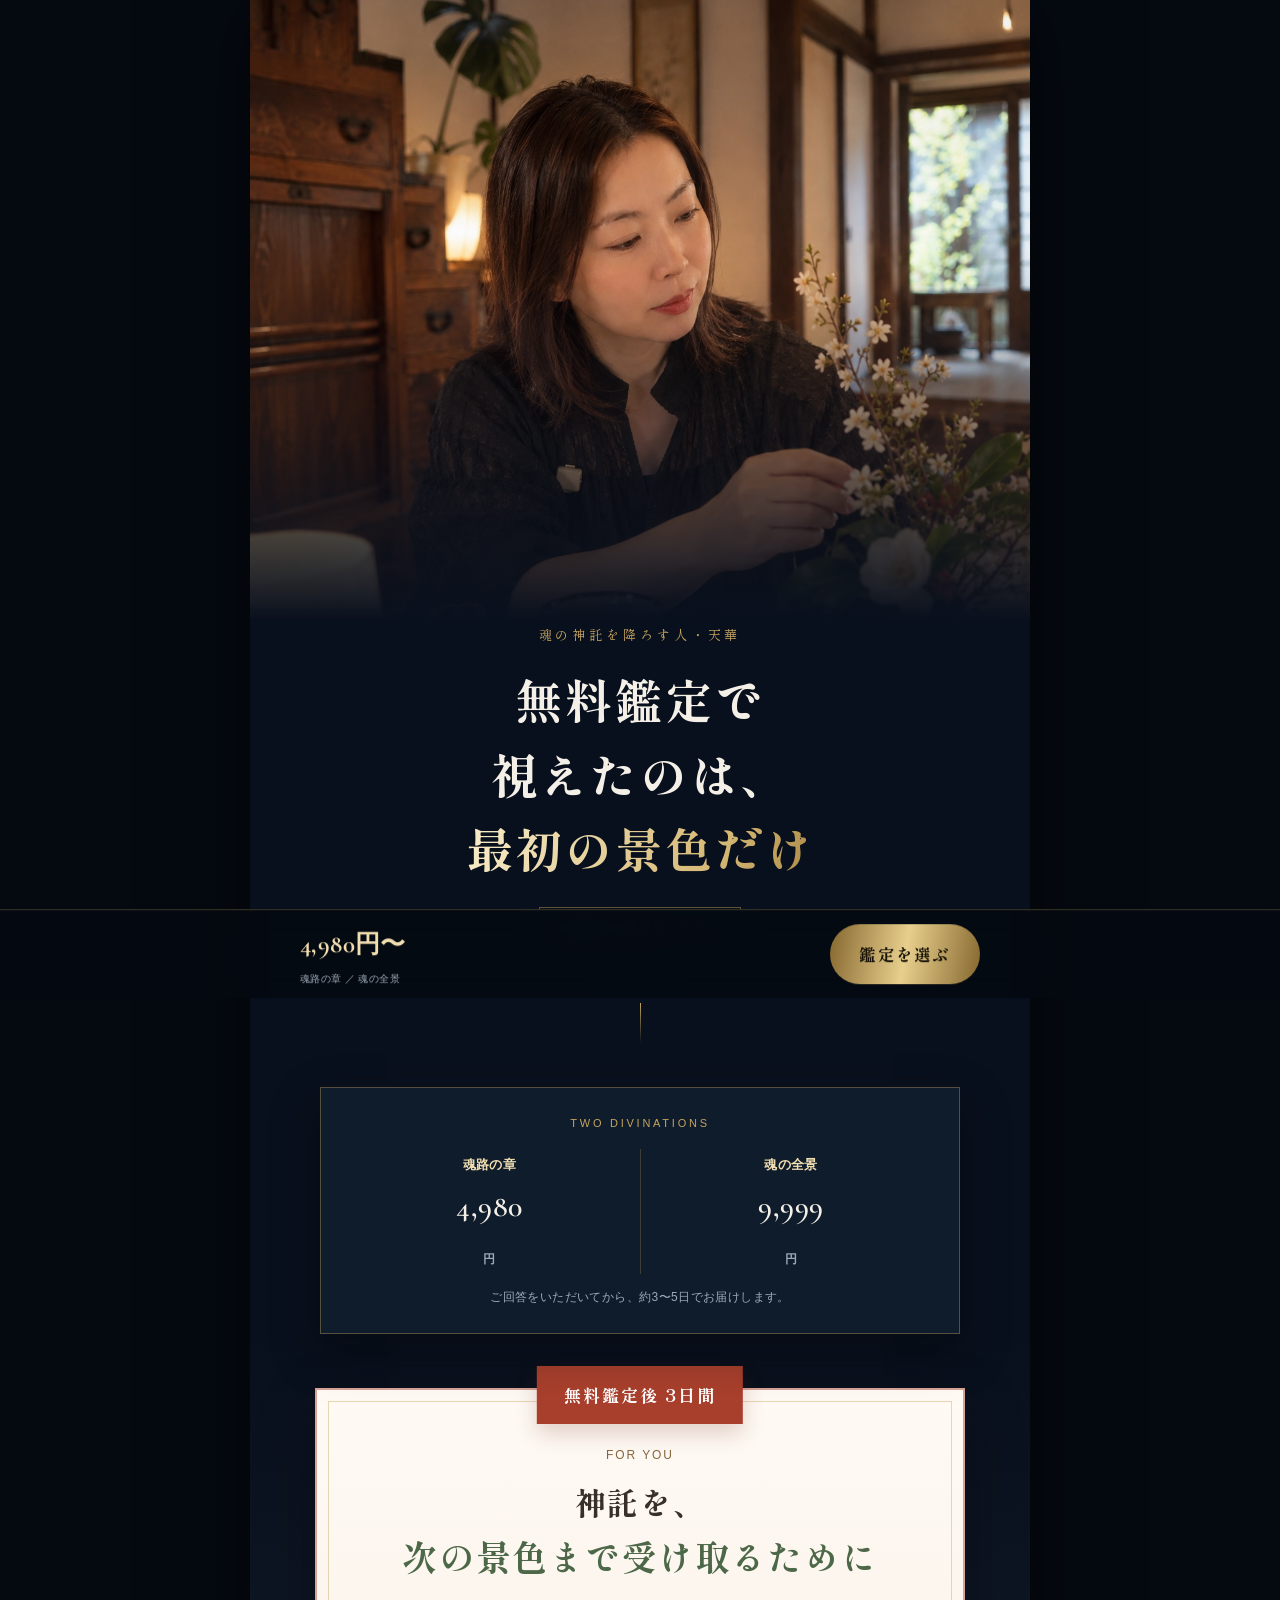
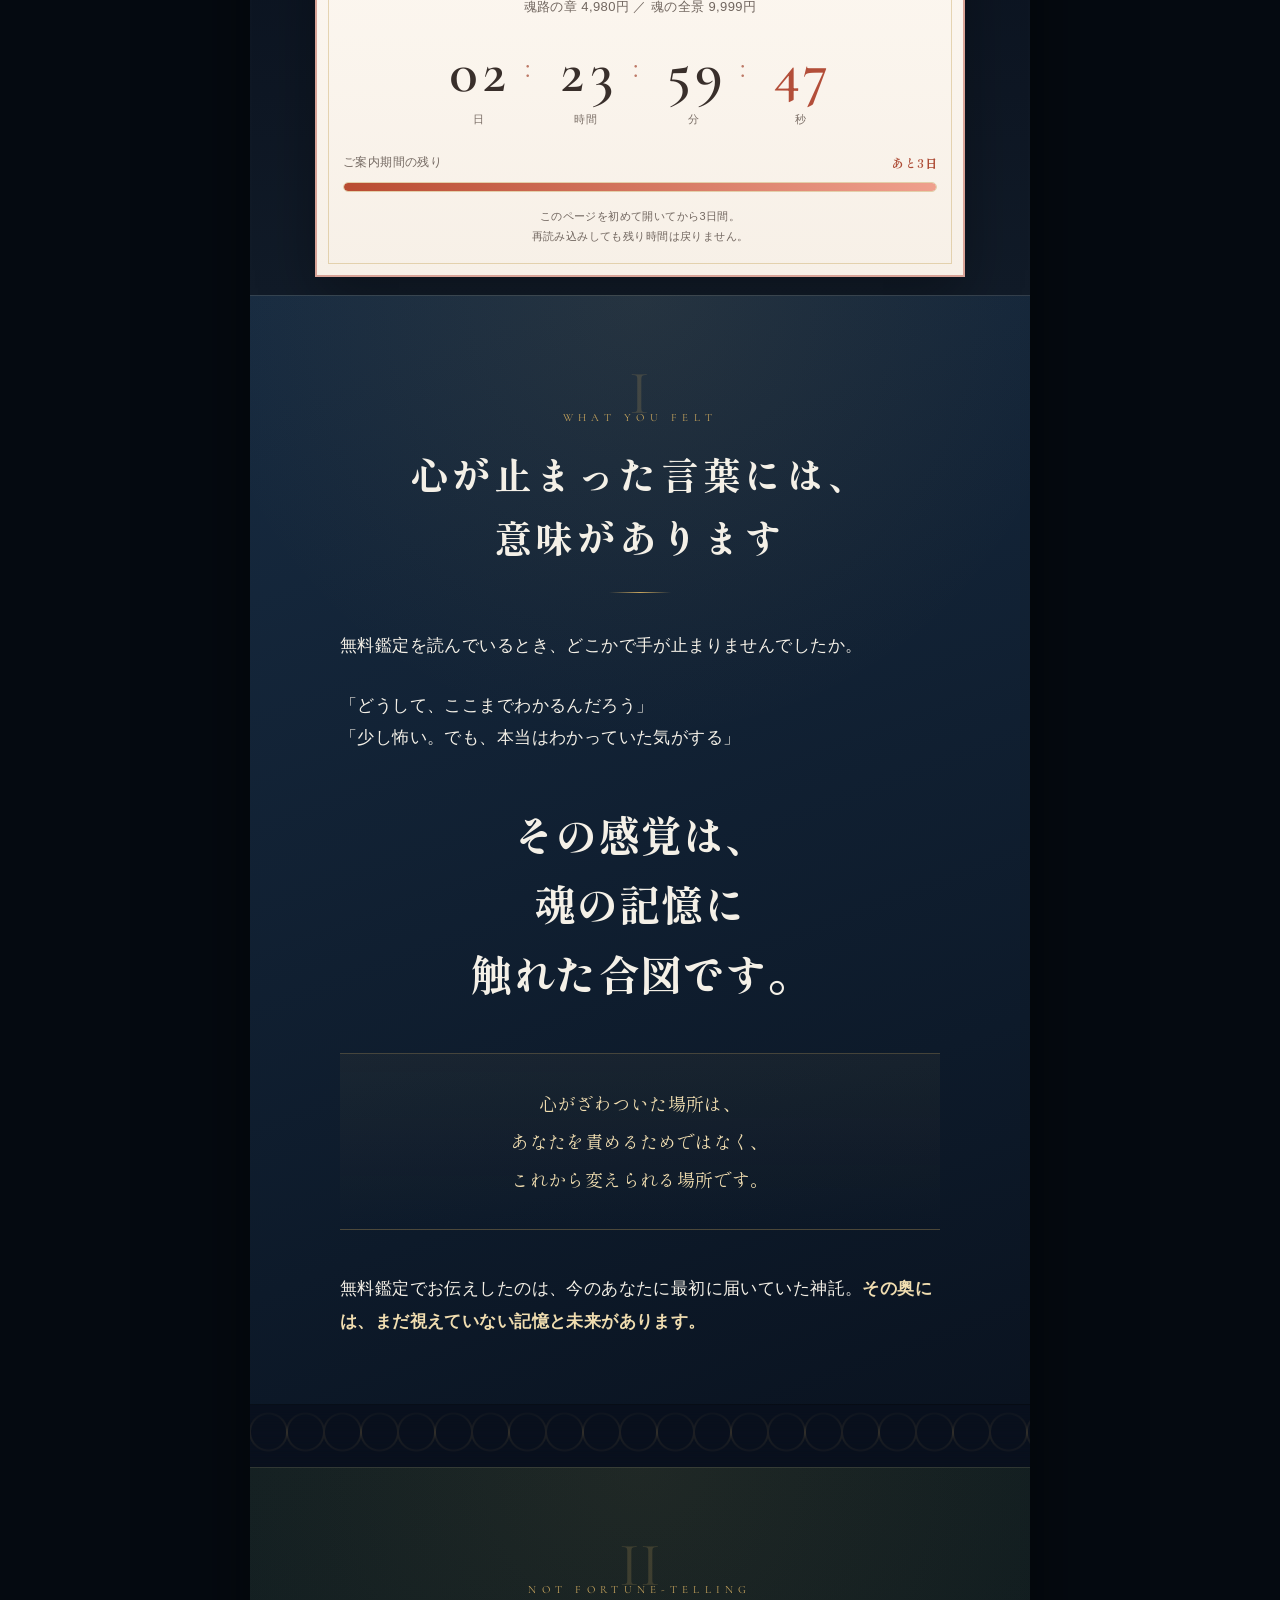
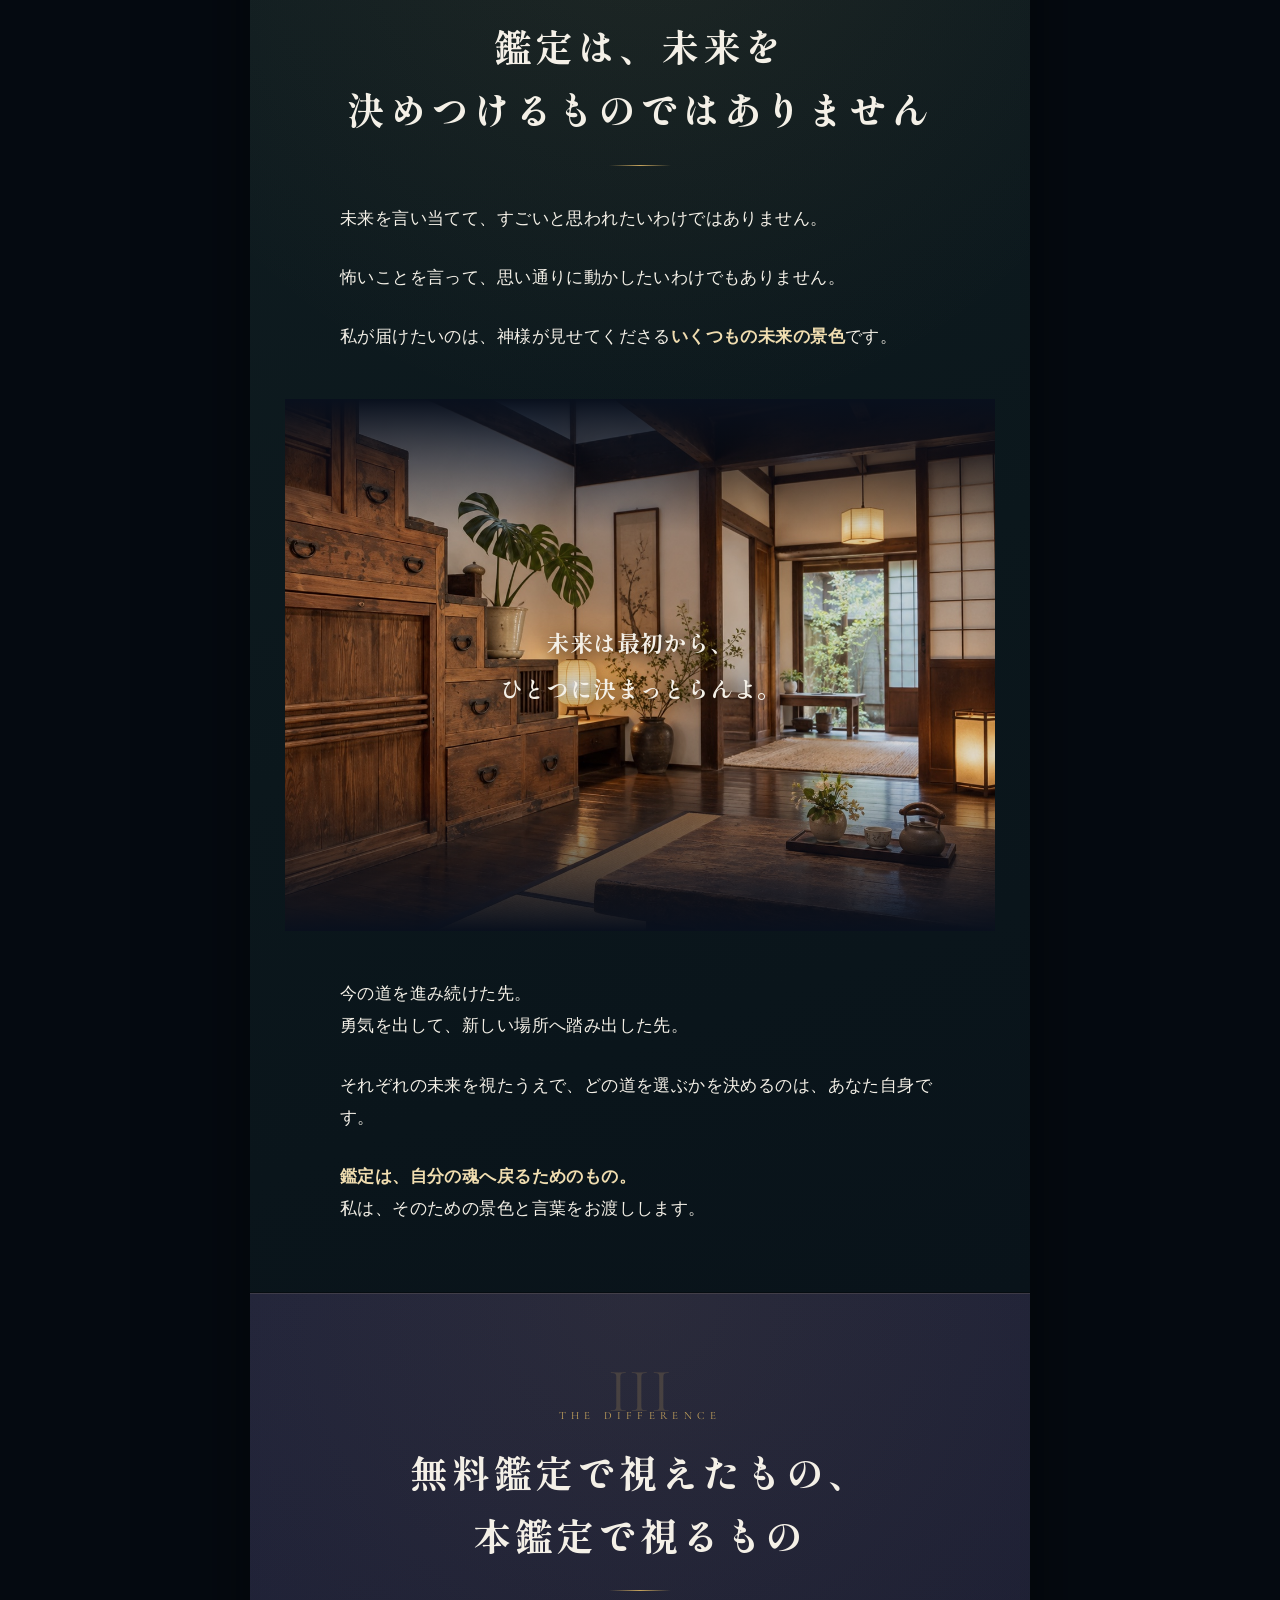
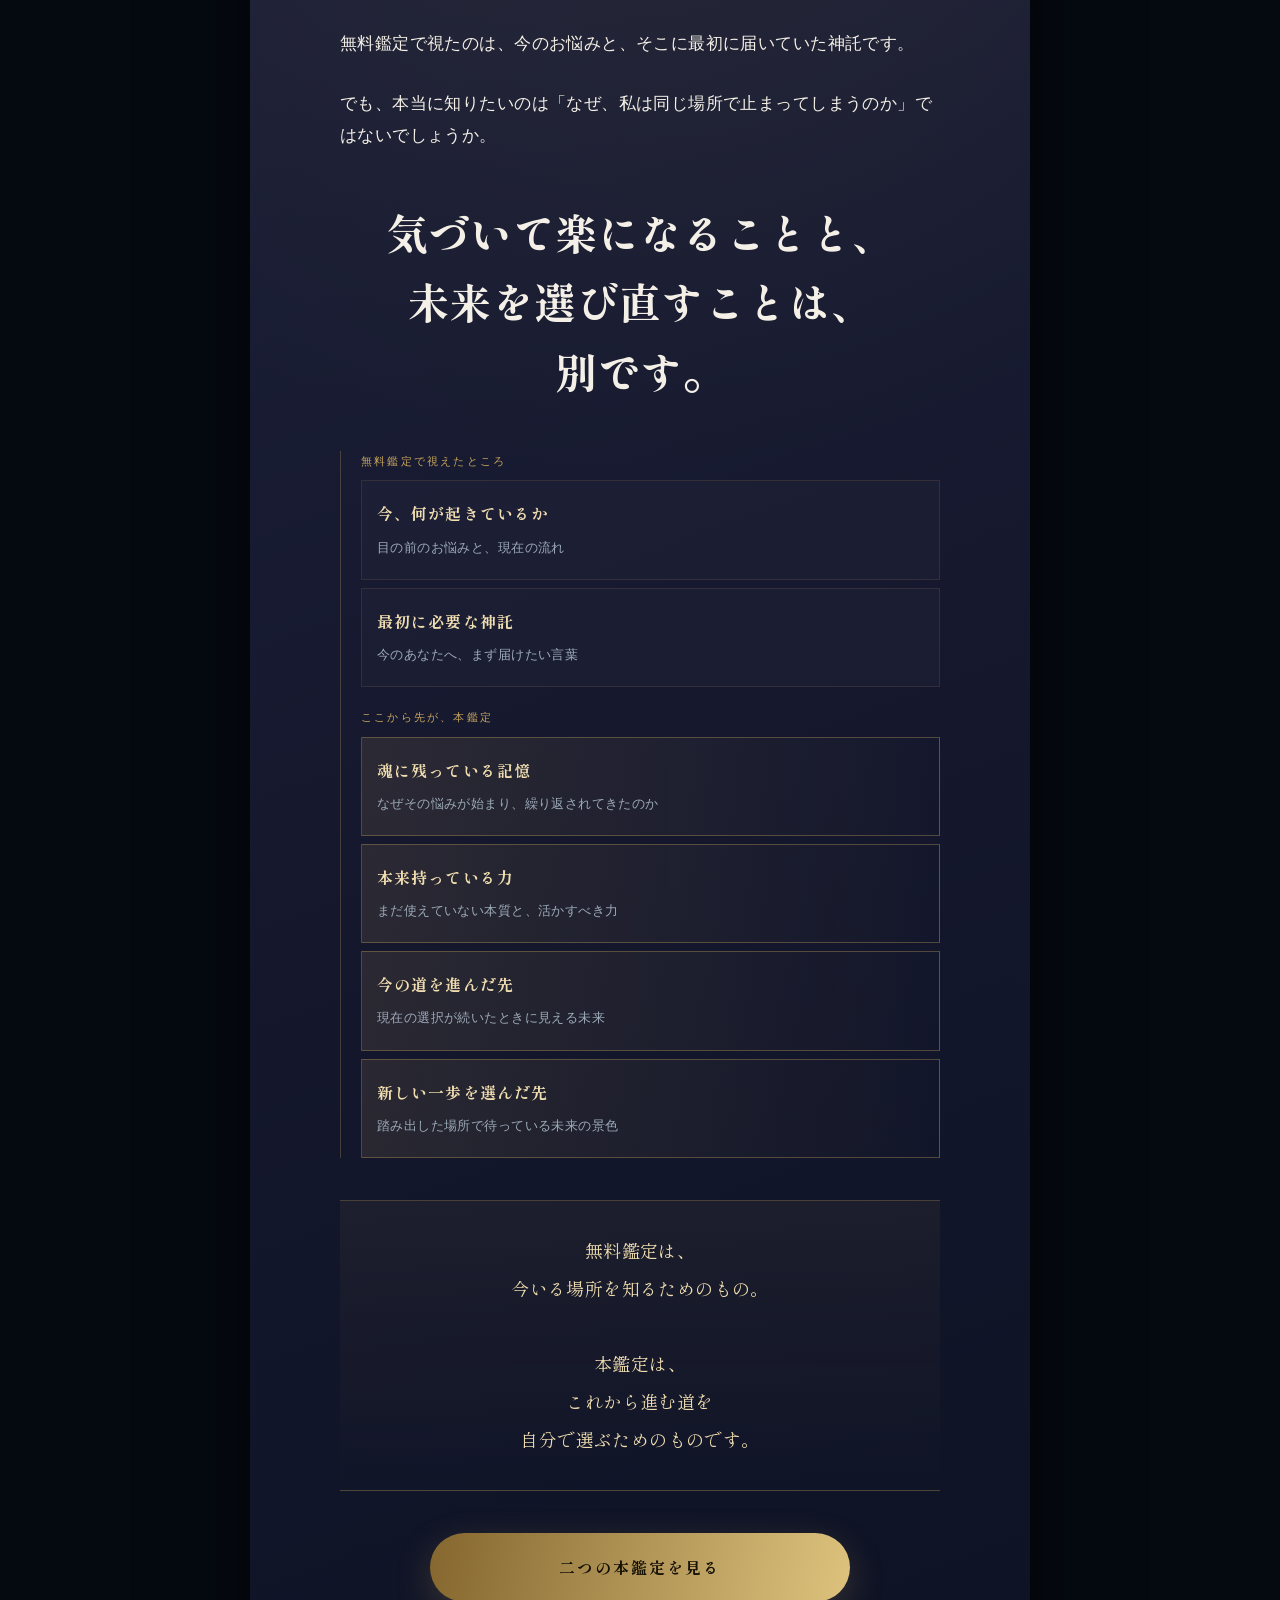
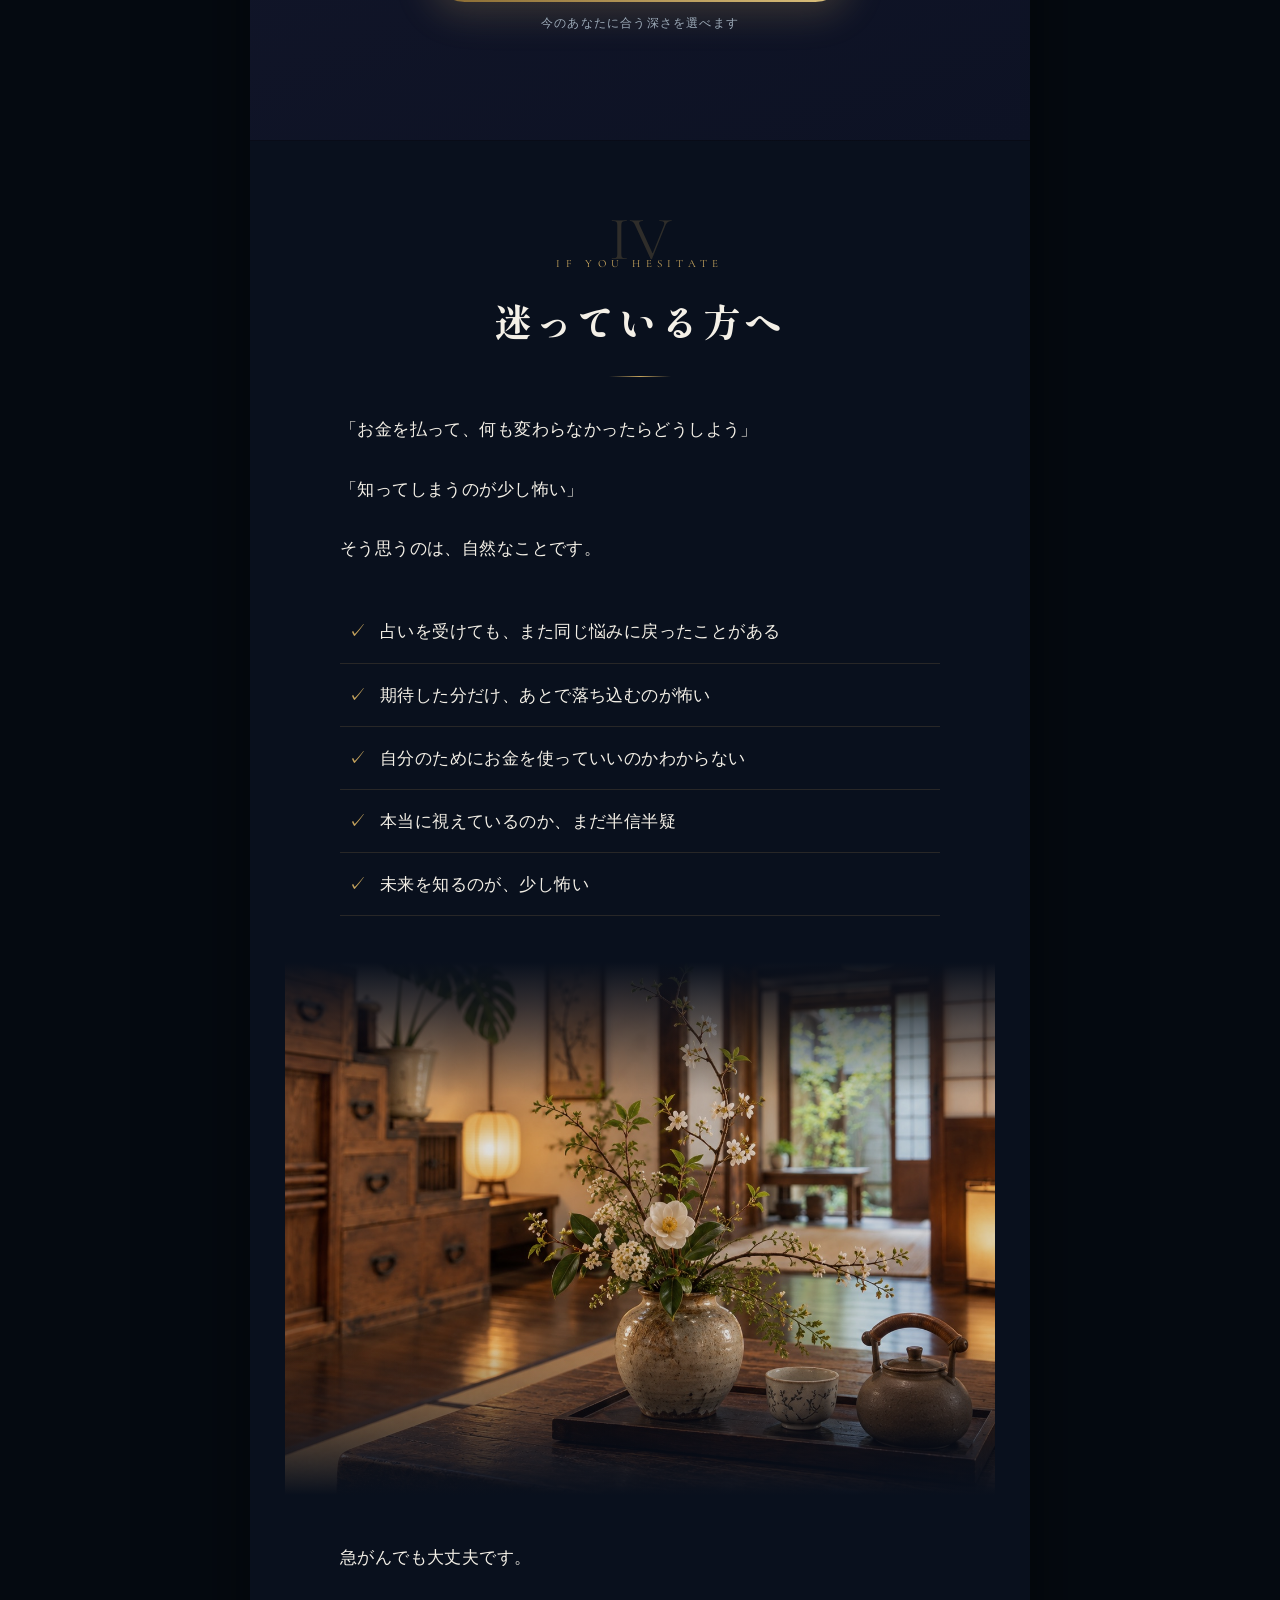
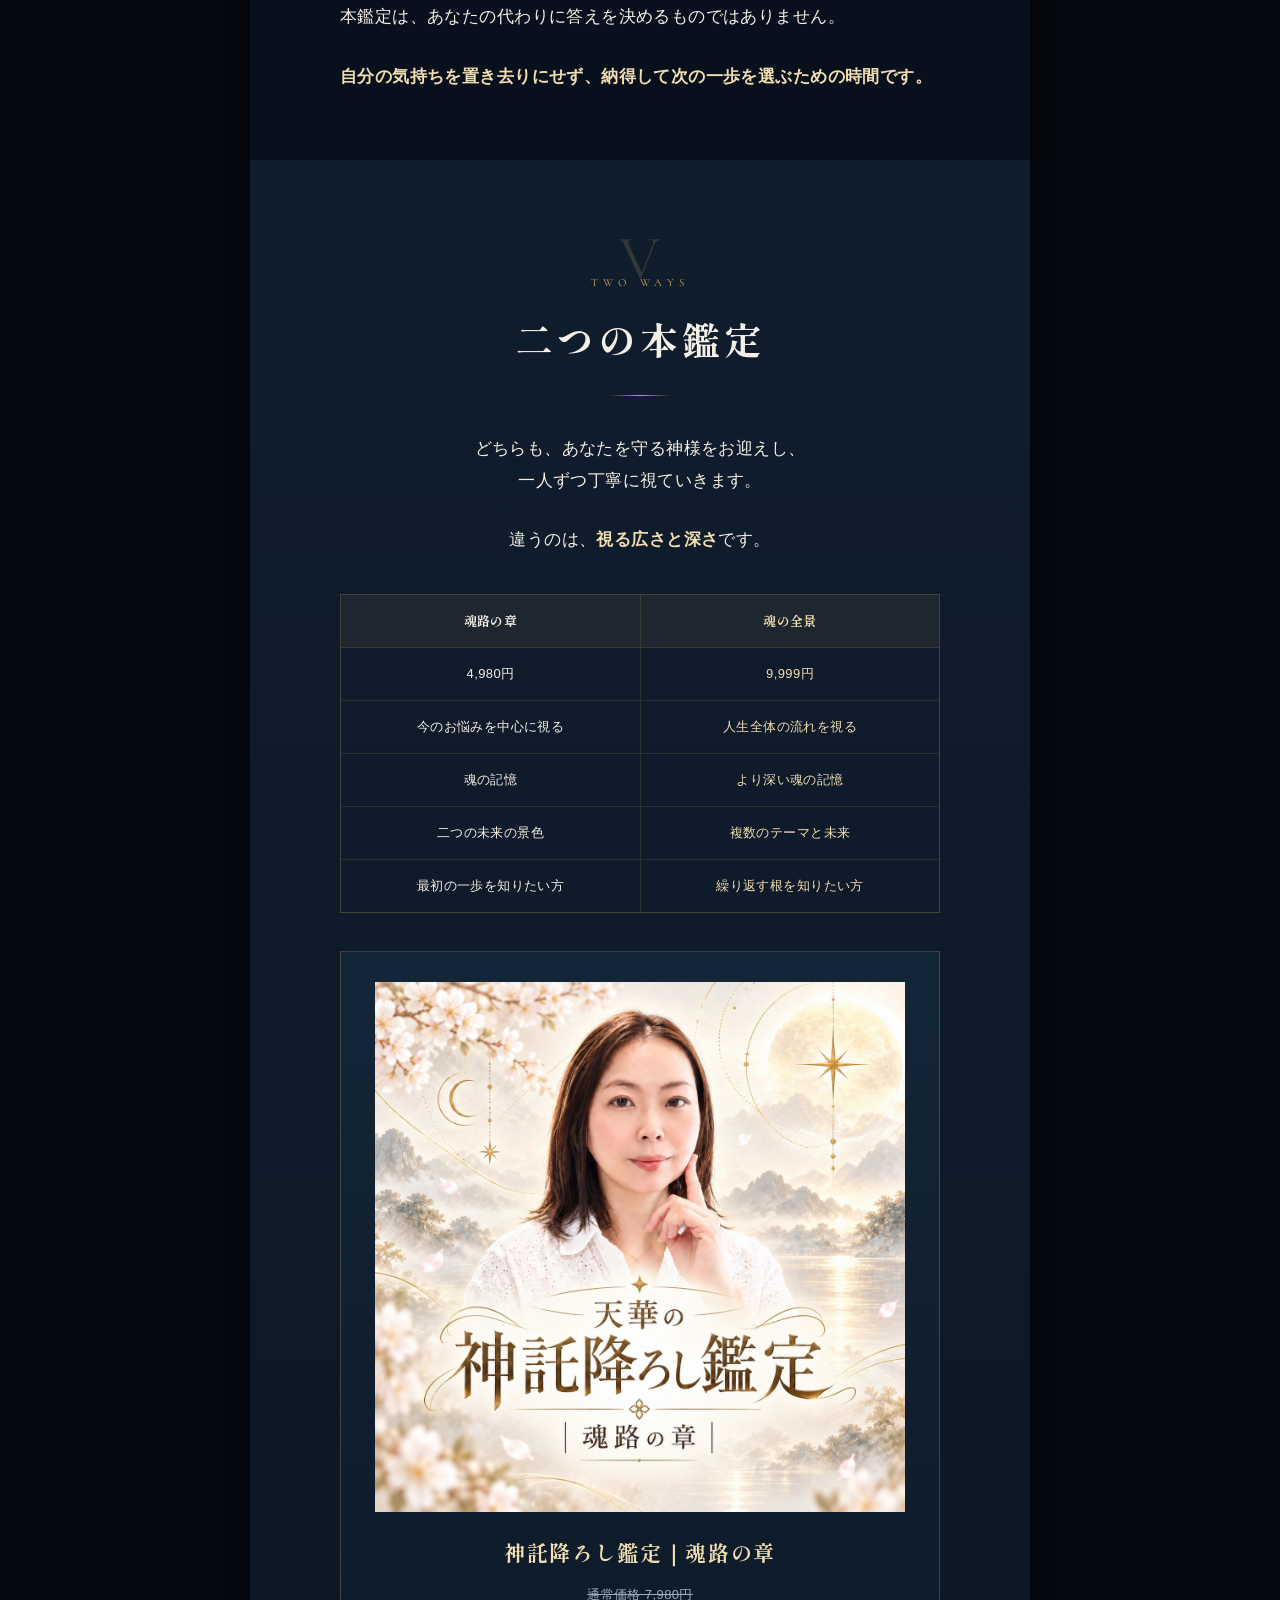
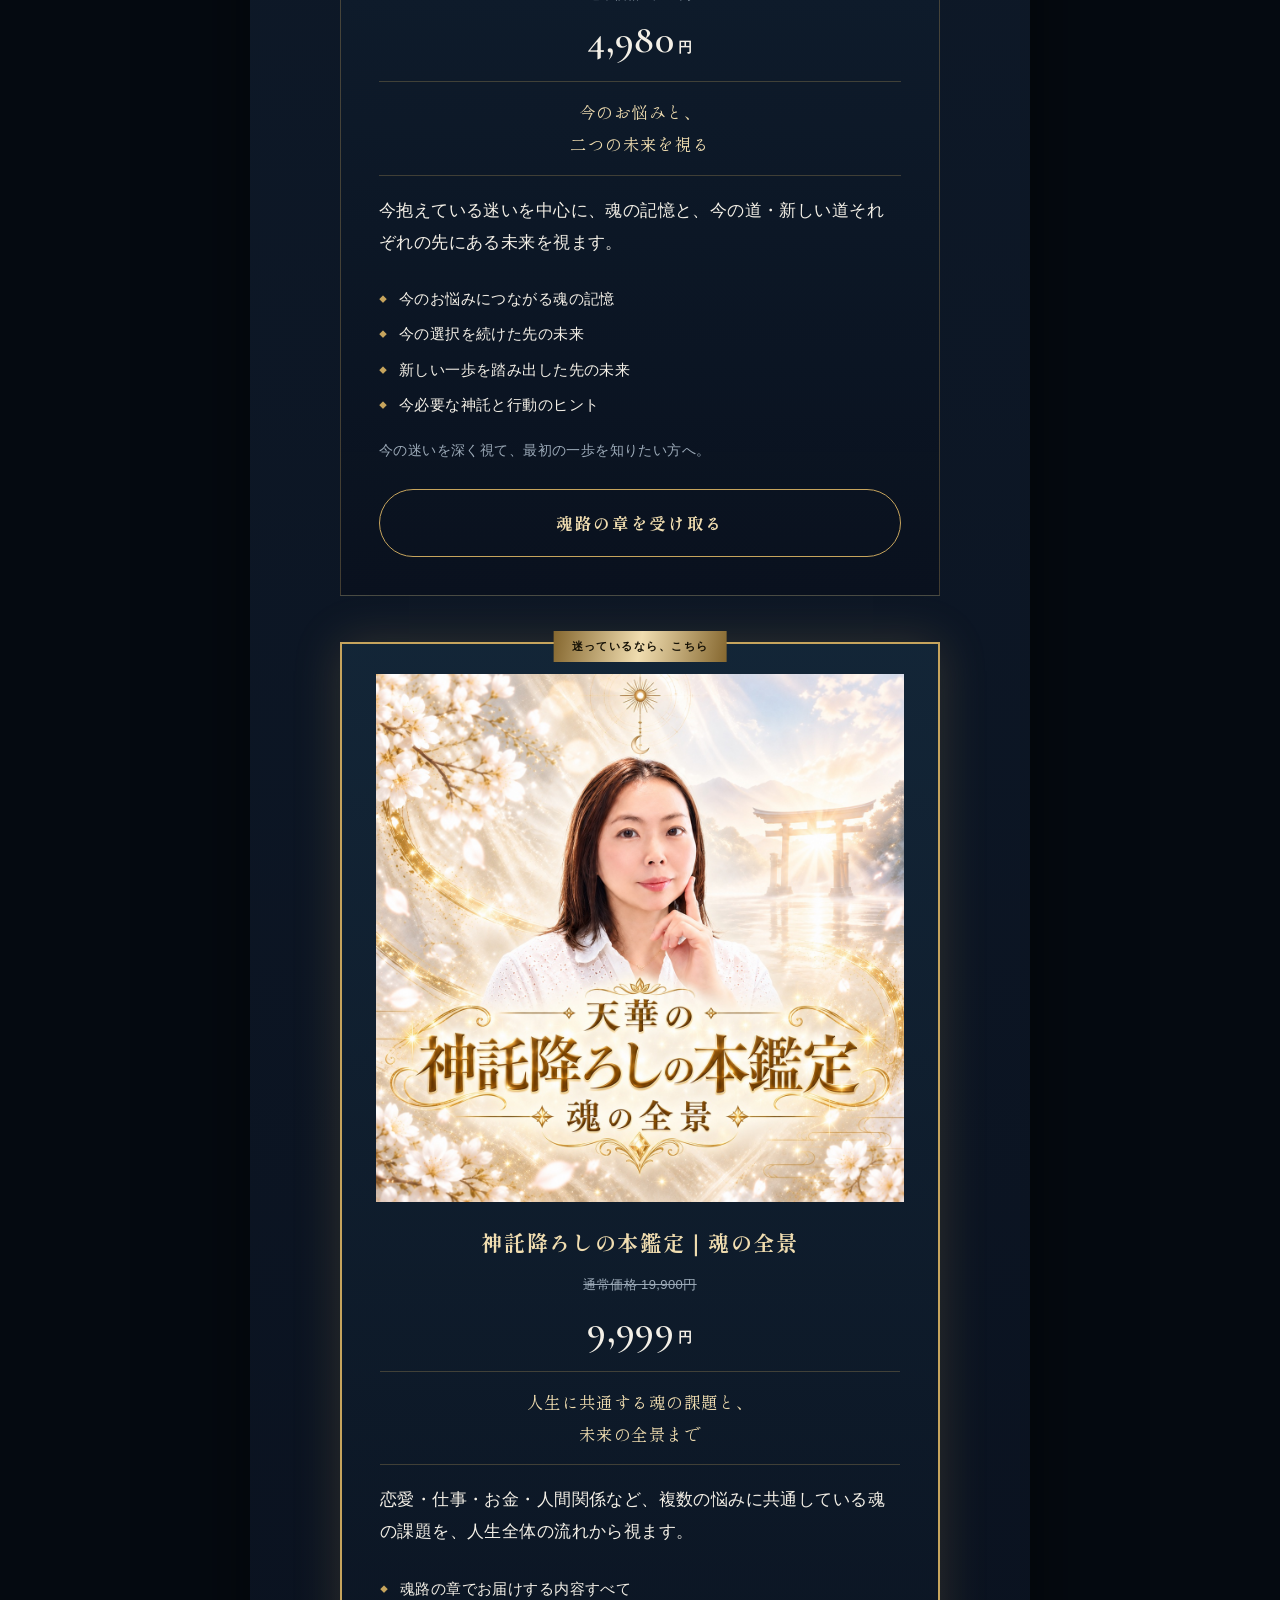
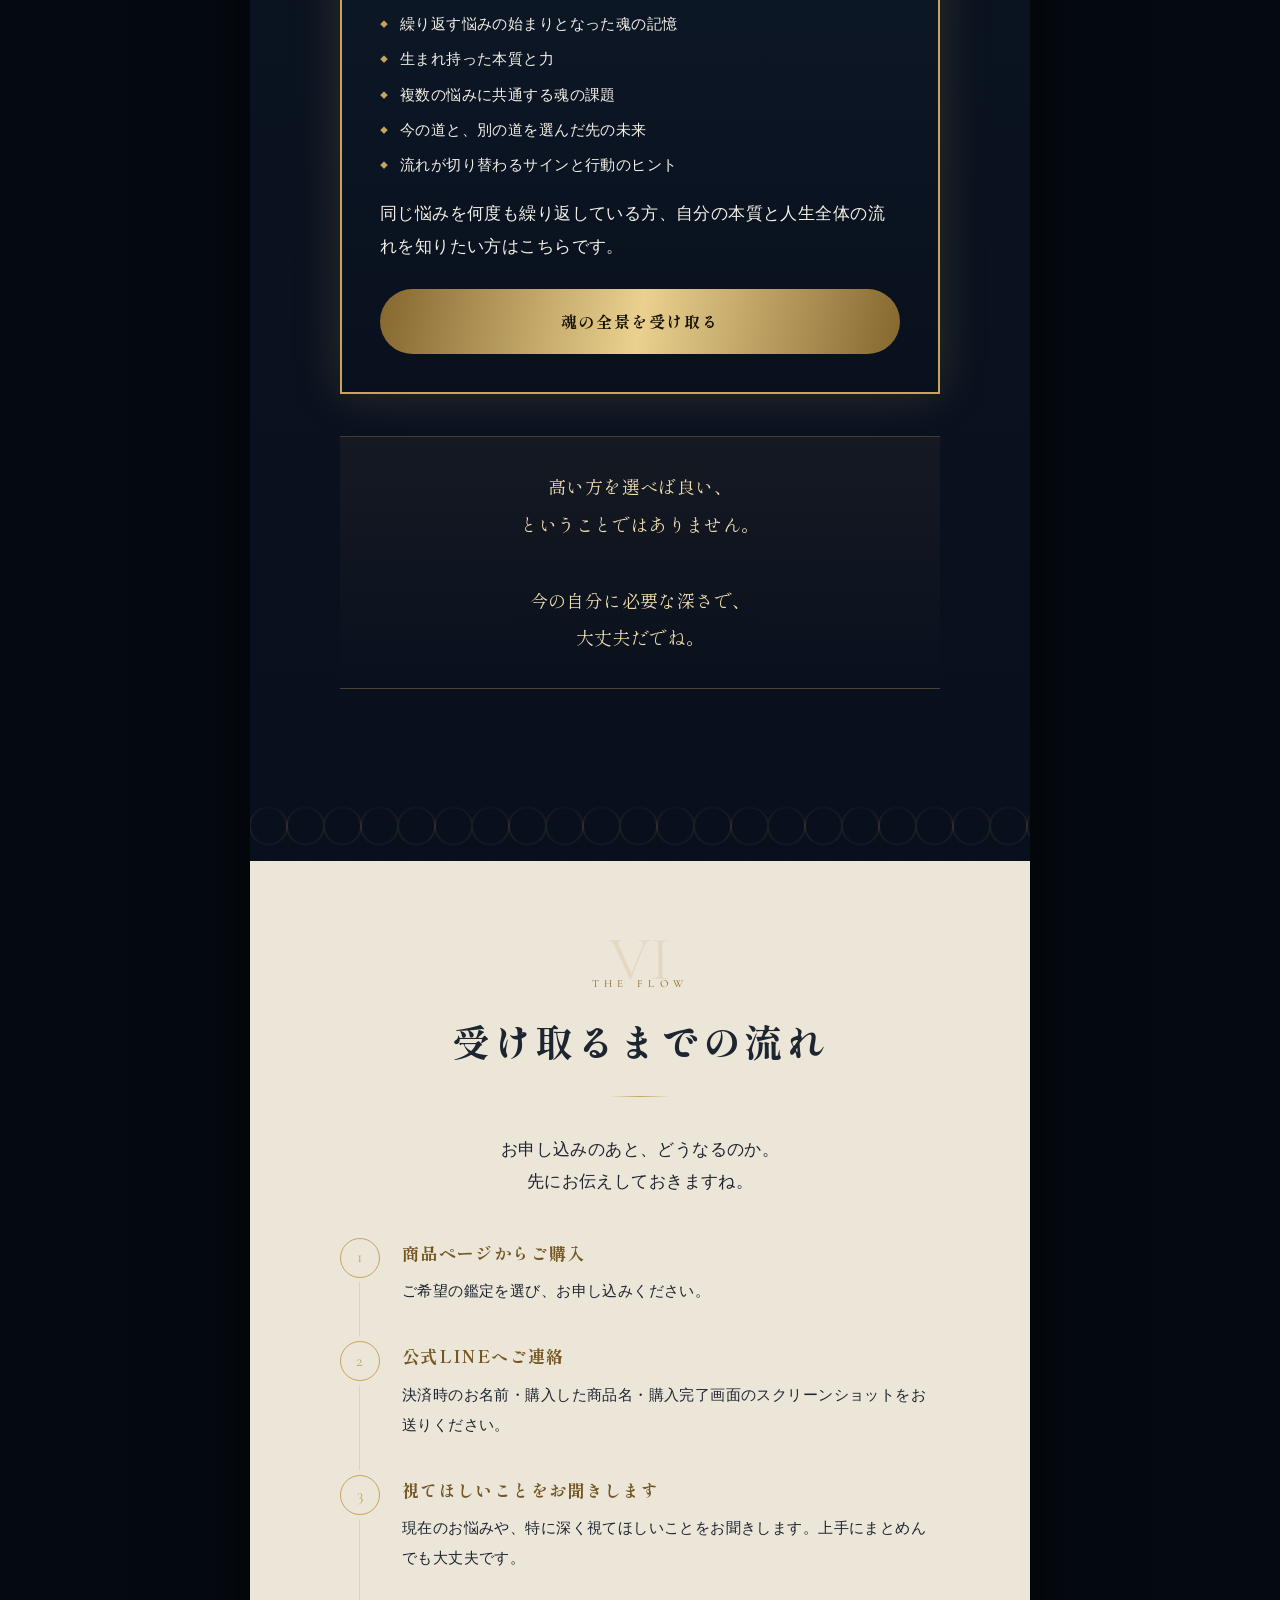
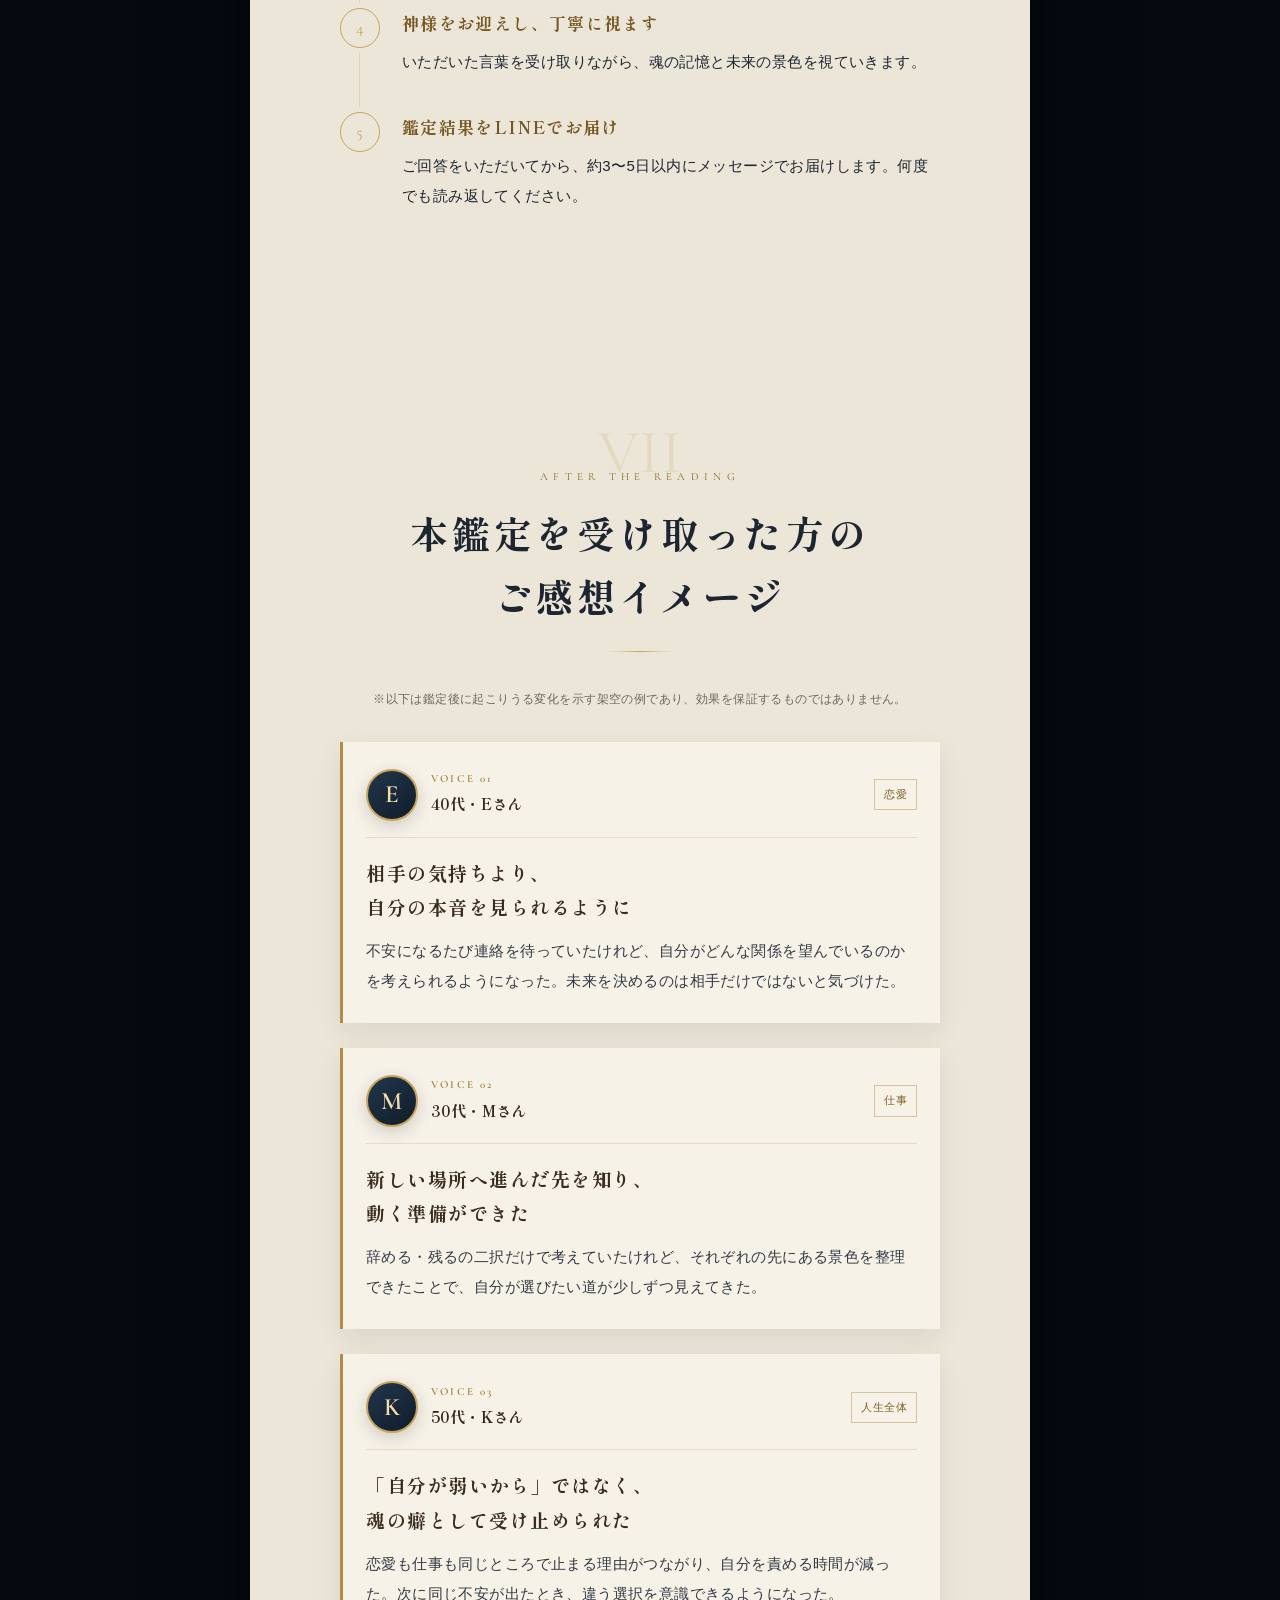
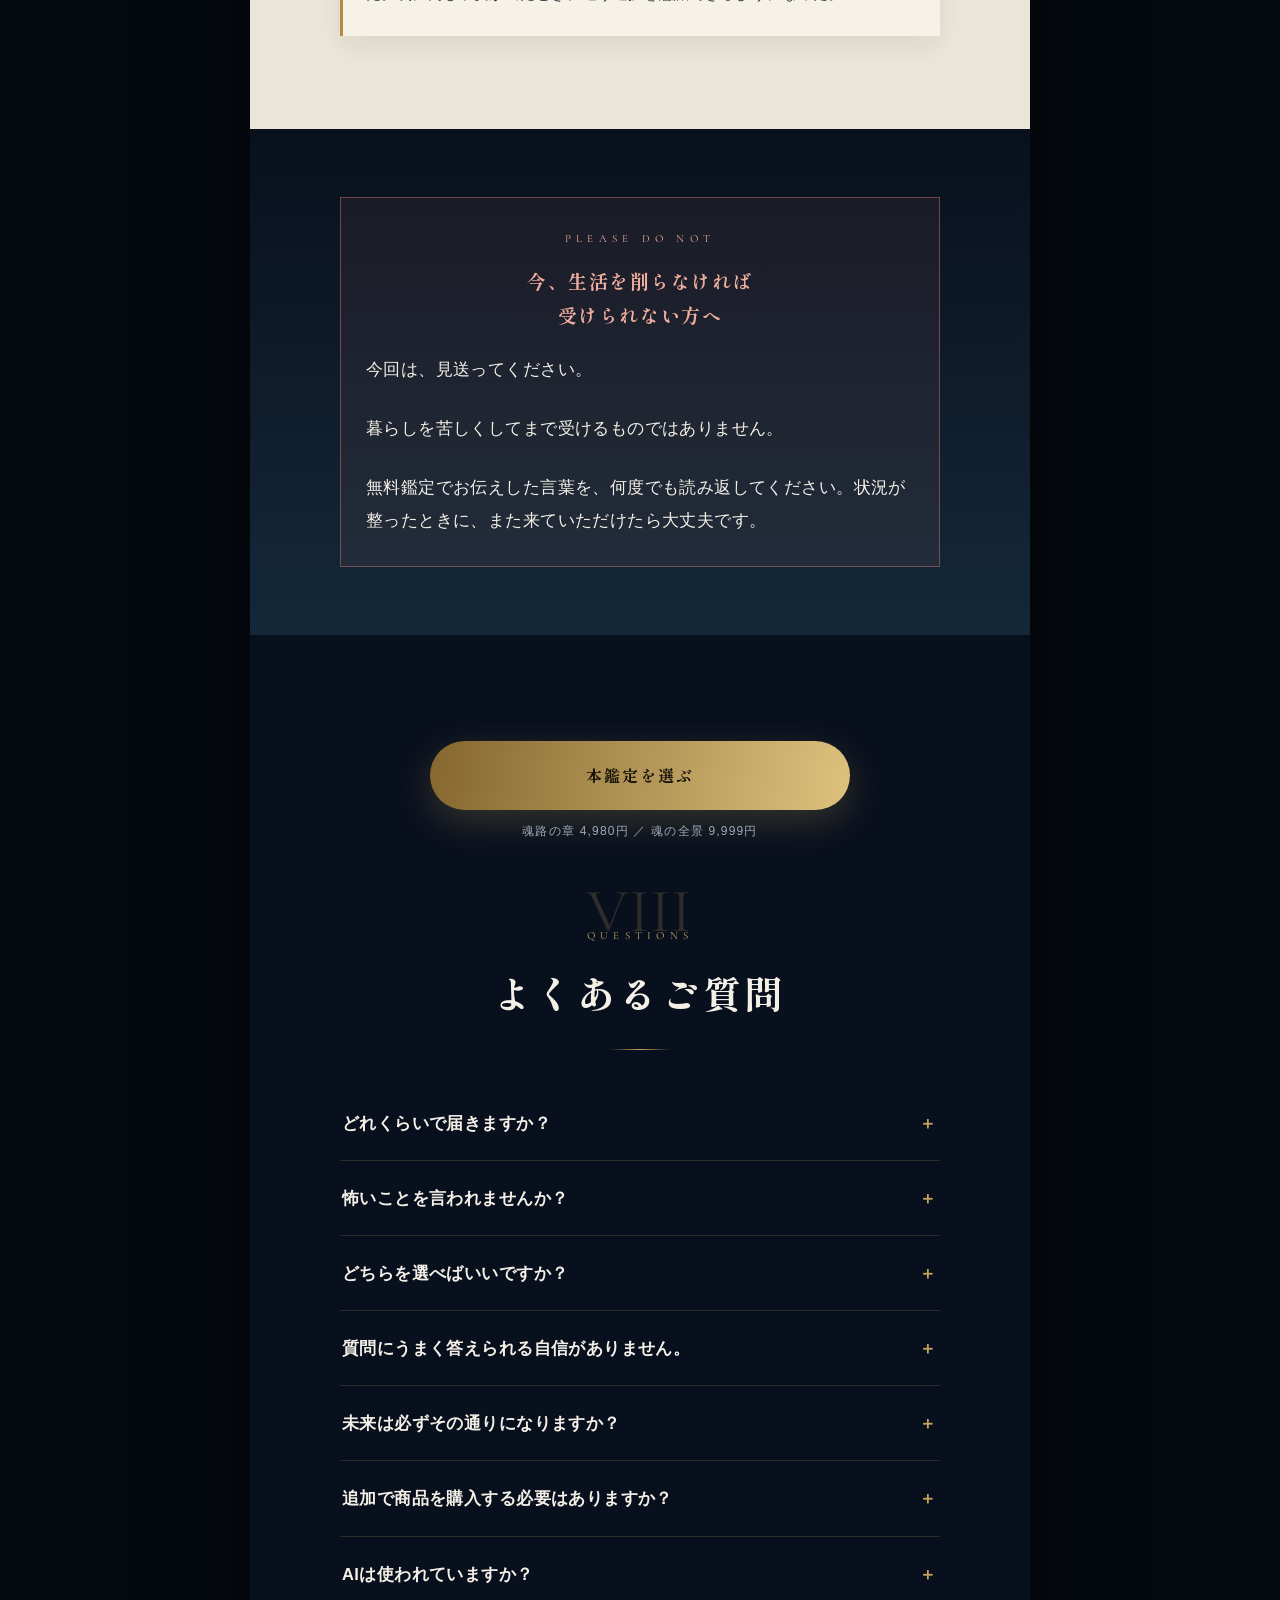
==== commit fa991058: "Add persistent three-day countdown" ====
--- a/index.html
+++ b/index.html
@@ -66,6 +66,19 @@
     .price-mini b{display:block;font-size:13px;color:var(--gold-hi);font-weight:600}
     .price-mini span{font-family:"Cormorant Garamond",serif;font-size:30px;font-weight:600}
     .summary small{display:block;color:var(--muted);line-height:1.8;margin-top:13px;font-size:12px}
+    .countdown-shell{padding:54px 18px 18px;background:linear-gradient(180deg,var(--ink),#111b28)}
+    .countdown-card{--remaining:100%;position:relative;max-width:650px;margin:auto;padding:54px 20px 28px;border:2px solid #d8a397;outline:1px solid rgba(198,164,93,.42);outline-offset:-14px;background:linear-gradient(180deg,#fffaf4,#f7f0e7);color:#392f2a;text-align:center;box-shadow:0 20px 55px rgba(0,0,0,.3)}
+    .countdown-badge{position:absolute;top:-24px;left:50%;transform:translateX(-50%);padding:12px 27px;background:#a83f2c;color:#fff;font-family:"Shippori Mincho B1",serif;font-size:17px;font-weight:800;letter-spacing:.12em;white-space:nowrap;box-shadow:0 9px 22px rgba(104,35,22,.2)}
+    .countdown-kicker{font-size:12px;color:#87663f;letter-spacing:.16em;margin-bottom:8px}
+    .countdown-card h2{font-size:clamp(22px,6vw,31px);line-height:1.65;color:#382f2b;letter-spacing:.05em}
+    .countdown-card h2 strong{display:block;color:#4d6848;font-size:1.13em}
+    .countdown-prices{margin-top:10px;color:#71665f;font-size:13px;line-height:1.8}
+    .countdown-timer{display:grid;grid-template-columns:repeat(4,1fr);max-width:430px;margin:25px auto 18px}
+    .time-part{position:relative;min-width:0}.time-part:not(:last-child):after{content:"：";position:absolute;right:-.34em;top:4px;color:#bd7967;font-family:"Shippori Mincho B1",serif;font-size:24px}
+    .time-value{display:block;font:600 clamp(38px,11vw,59px)/1 "Cormorant Garamond",serif;color:#392f2b;font-variant-numeric:tabular-nums}.time-part:last-child .time-value{color:#b34e39}.time-label{display:block;margin-top:7px;color:#7b6f67;font-size:11px;letter-spacing:.12em}
+    .countdown-progress-head{display:flex;justify-content:space-between;gap:14px;margin:20px 6px 8px;color:#756a63;font-size:12px}.countdown-progress-head b{color:#ad4b35;font-family:"Shippori Mincho B1",serif}
+    .countdown-track{height:10px;margin:0 6px;border:1px solid #e3cfaa;border-radius:999px;background:#eeeae5;overflow:hidden}.countdown-track span{display:block;width:var(--remaining);height:100%;border-radius:inherit;background:linear-gradient(90deg,#b94c31,#efa08d);transition:width 1s linear}
+    .countdown-note{margin:15px 10px 0;color:#71665f;font-size:11px;line-height:1.8}.countdown-ended{display:none;margin:23px 0 5px;color:#9b3d2c;font-family:"Shippori Mincho B1",serif;font-size:17px;font-weight:700}.countdown-card.is-ended .countdown-ended{display:block}.countdown-card.is-ended .countdown-progress{display:none}
     .big{font-family:"Shippori Mincho B1",serif;text-align:center;font-size:clamp(27px,7.8vw,42px);line-height:1.65;font-weight:800;margin:46px 0}
     .quote{margin:42px 0;padding:31px 20px;border-top:1px solid rgba(198,164,93,.3);border-bottom:1px solid rgba(198,164,93,.3);text-align:center;font-family:"Shippori Mincho B1",serif;font-size:18px;line-height:2.1;color:var(--gold-hi);background:linear-gradient(180deg,rgba(198,164,93,.06),transparent)}
     .photo{position:relative;margin:46px calc(var(--pad) * -1);overflow:hidden}
@@ -169,6 +182,27 @@
     <small>ご回答をいただいてから、約3〜5日でお届けします。</small>
   </div>
 
+  <div class="countdown-shell">
+    <div class="countdown-card reveal" data-countdown data-storage-key="tenka-shintaku-kantei-countdown-v1">
+      <div class="countdown-badge">無料鑑定後 3日間</div>
+      <div class="countdown-kicker">FOR YOU</div>
+      <h2>神託を、<br><strong>次の景色まで受け取るために</strong></h2>
+      <div class="countdown-prices">魂路の章 4,980円 ／ 魂の全景 9,999円</div>
+      <div class="countdown-timer" aria-label="ご案内期間の残り時間">
+        <div class="time-part"><span class="time-value" data-days>02</span><span class="time-label">日</span></div>
+        <div class="time-part"><span class="time-value" data-hours>23</span><span class="time-label">時間</span></div>
+        <div class="time-part"><span class="time-value" data-minutes>59</span><span class="time-label">分</span></div>
+        <div class="time-part"><span class="time-value" data-seconds>59</span><span class="time-label">秒</span></div>
+      </div>
+      <div class="countdown-progress">
+        <div class="countdown-progress-head"><span>ご案内期間の残り</span><b data-remaining-text>あと3日</b></div>
+        <div class="countdown-track" aria-hidden="true"><span></span></div>
+        <p class="countdown-note">このページを初めて開いてから3日間。<br>再読み込みしても残り時間は戻りません。</p>
+      </div>
+      <p class="countdown-ended">3日間のご案内は終了しました。<br>現在の受付状況は、下の商品案内をご確認ください。</p>
+    </div>
+  </div>
+
   <section class="story-one">
     <div class="wrap">
       <div class="chapter">I</div><div class="eyebrow reveal">What you felt</div>
@@ -421,6 +455,33 @@
     const top = products.getBoundingClientRect().top;
     sticky.classList.toggle('show', scrollY > innerHeight * .7 && top > 80);
   }, { passive:true });
+  document.querySelectorAll('[data-countdown]').forEach(root => {
+    const duration = 3 * 24 * 60 * 60 * 1000;
+    const key = root.dataset.storageKey;
+    let deadline;
+    try {
+      const saved = Number(localStorage.getItem(key));
+      const hasSavedDeadline = Number.isFinite(saved) && saved > 0;
+      deadline = hasSavedDeadline ? saved : Date.now() + duration;
+      if (!hasSavedDeadline) localStorage.setItem(key, String(deadline));
+    } catch (_) { deadline = Date.now() + duration; }
+    const set = (name, value) => { root.querySelector(`[data-${name}]`).textContent = String(value).padStart(2, '0'); };
+    let timer;
+    const renderCountdown = () => {
+      const diff = Math.max(0, deadline - Date.now());
+      const totalSeconds = Math.floor(diff / 1000);
+      const days = Math.floor(totalSeconds / 86400);
+      const hours = Math.floor((totalSeconds % 86400) / 3600);
+      const minutes = Math.floor((totalSeconds % 3600) / 60);
+      const seconds = totalSeconds % 60;
+      set('days', days); set('hours', hours); set('minutes', minutes); set('seconds', seconds);
+      root.style.setProperty('--remaining', `${Math.max(0, Math.min(100, diff / duration * 100))}%`);
+      root.querySelector('[data-remaining-text]').textContent = diff > 0 ? `あと${days + 1}日` : '終了';
+      if (diff <= 0) { root.classList.add('is-ended'); if (timer) clearInterval(timer); }
+    };
+    renderCountdown();
+    timer = setInterval(renderCountdown, 1000);
+  });
 </script>
 </body>
 </html>
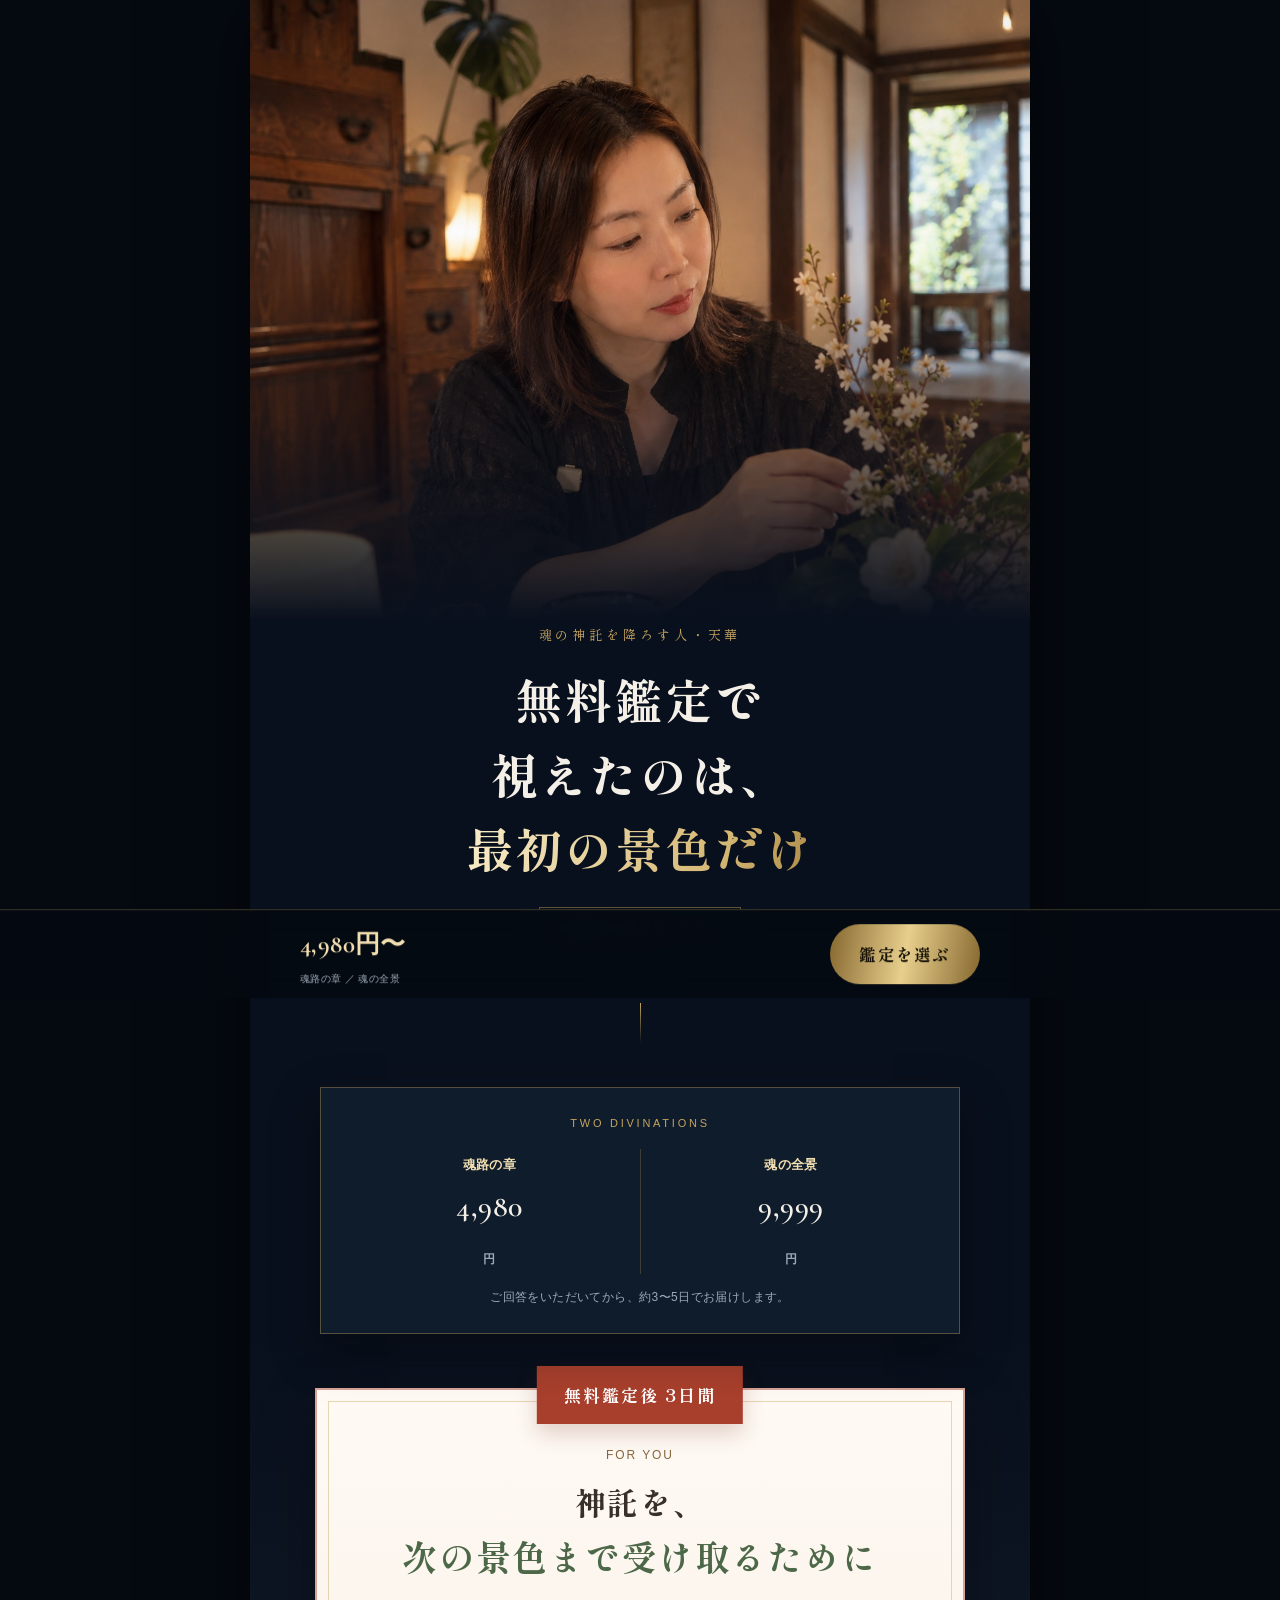
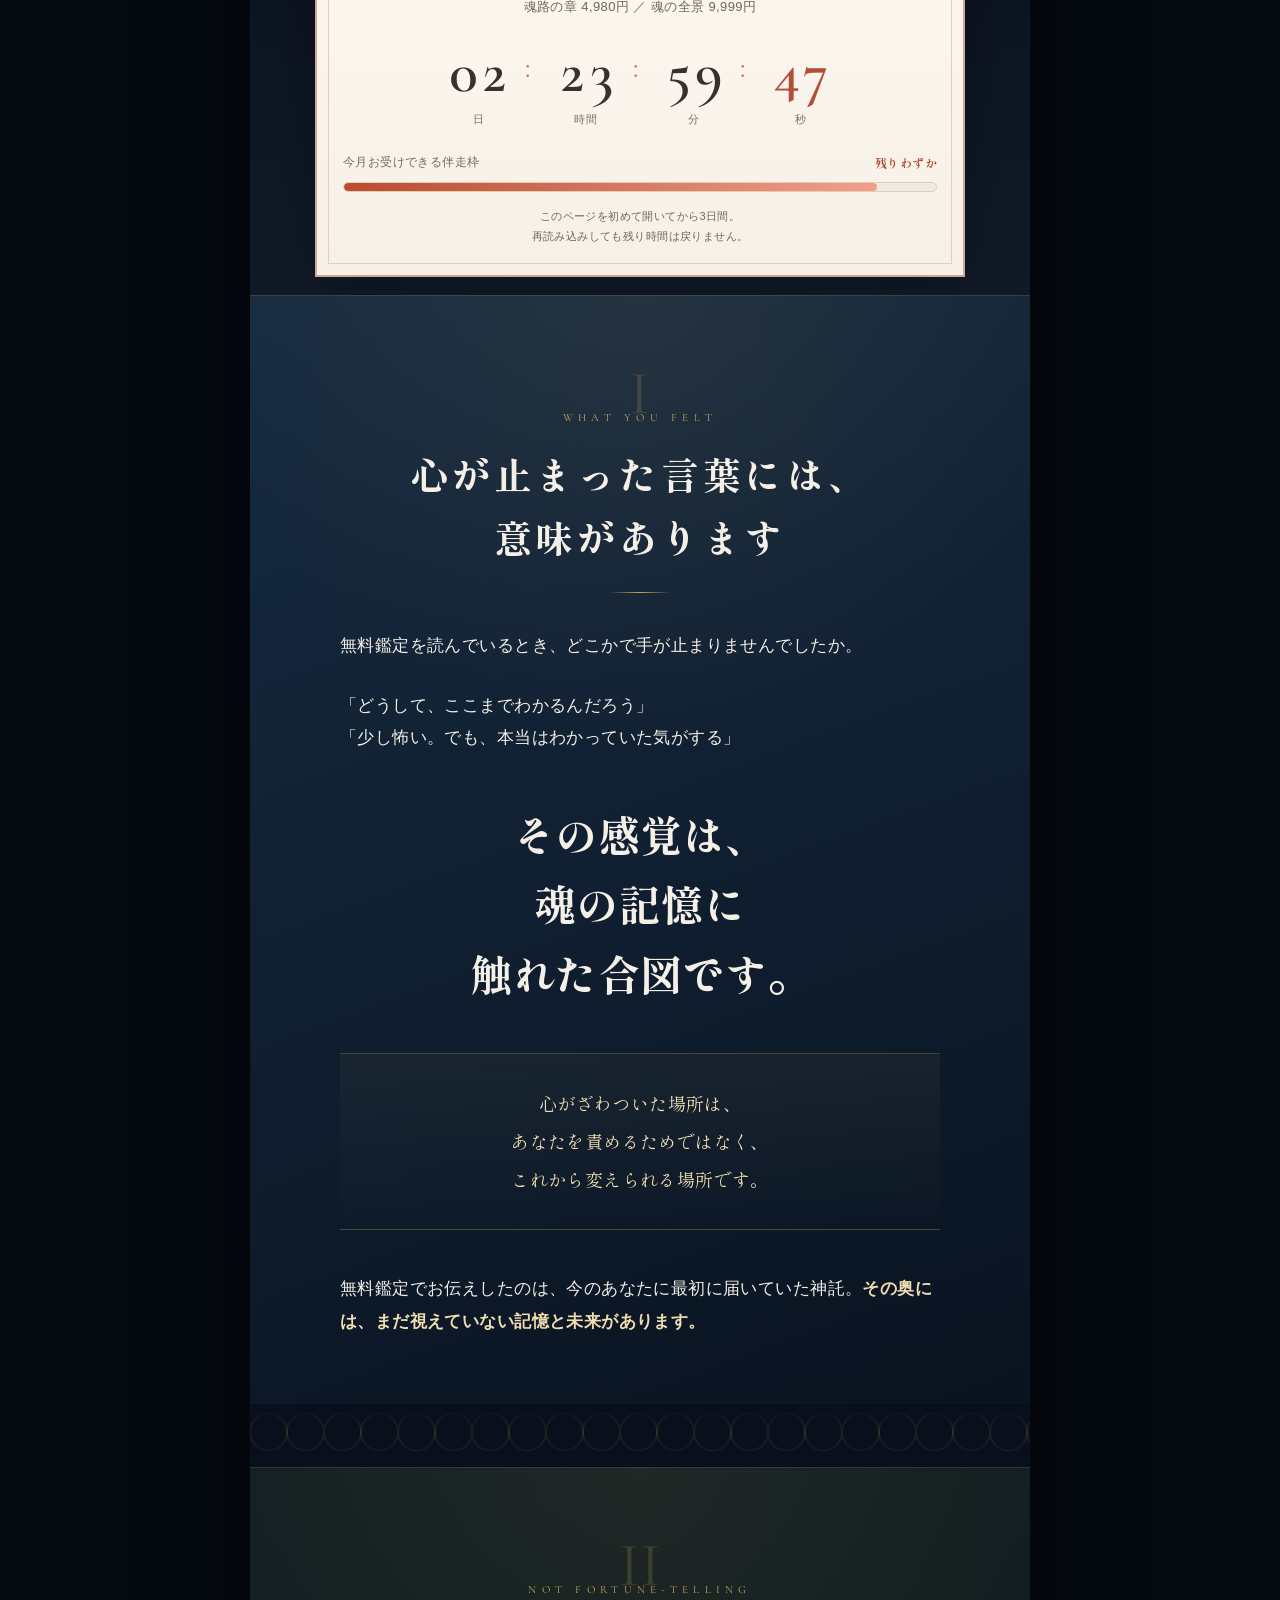
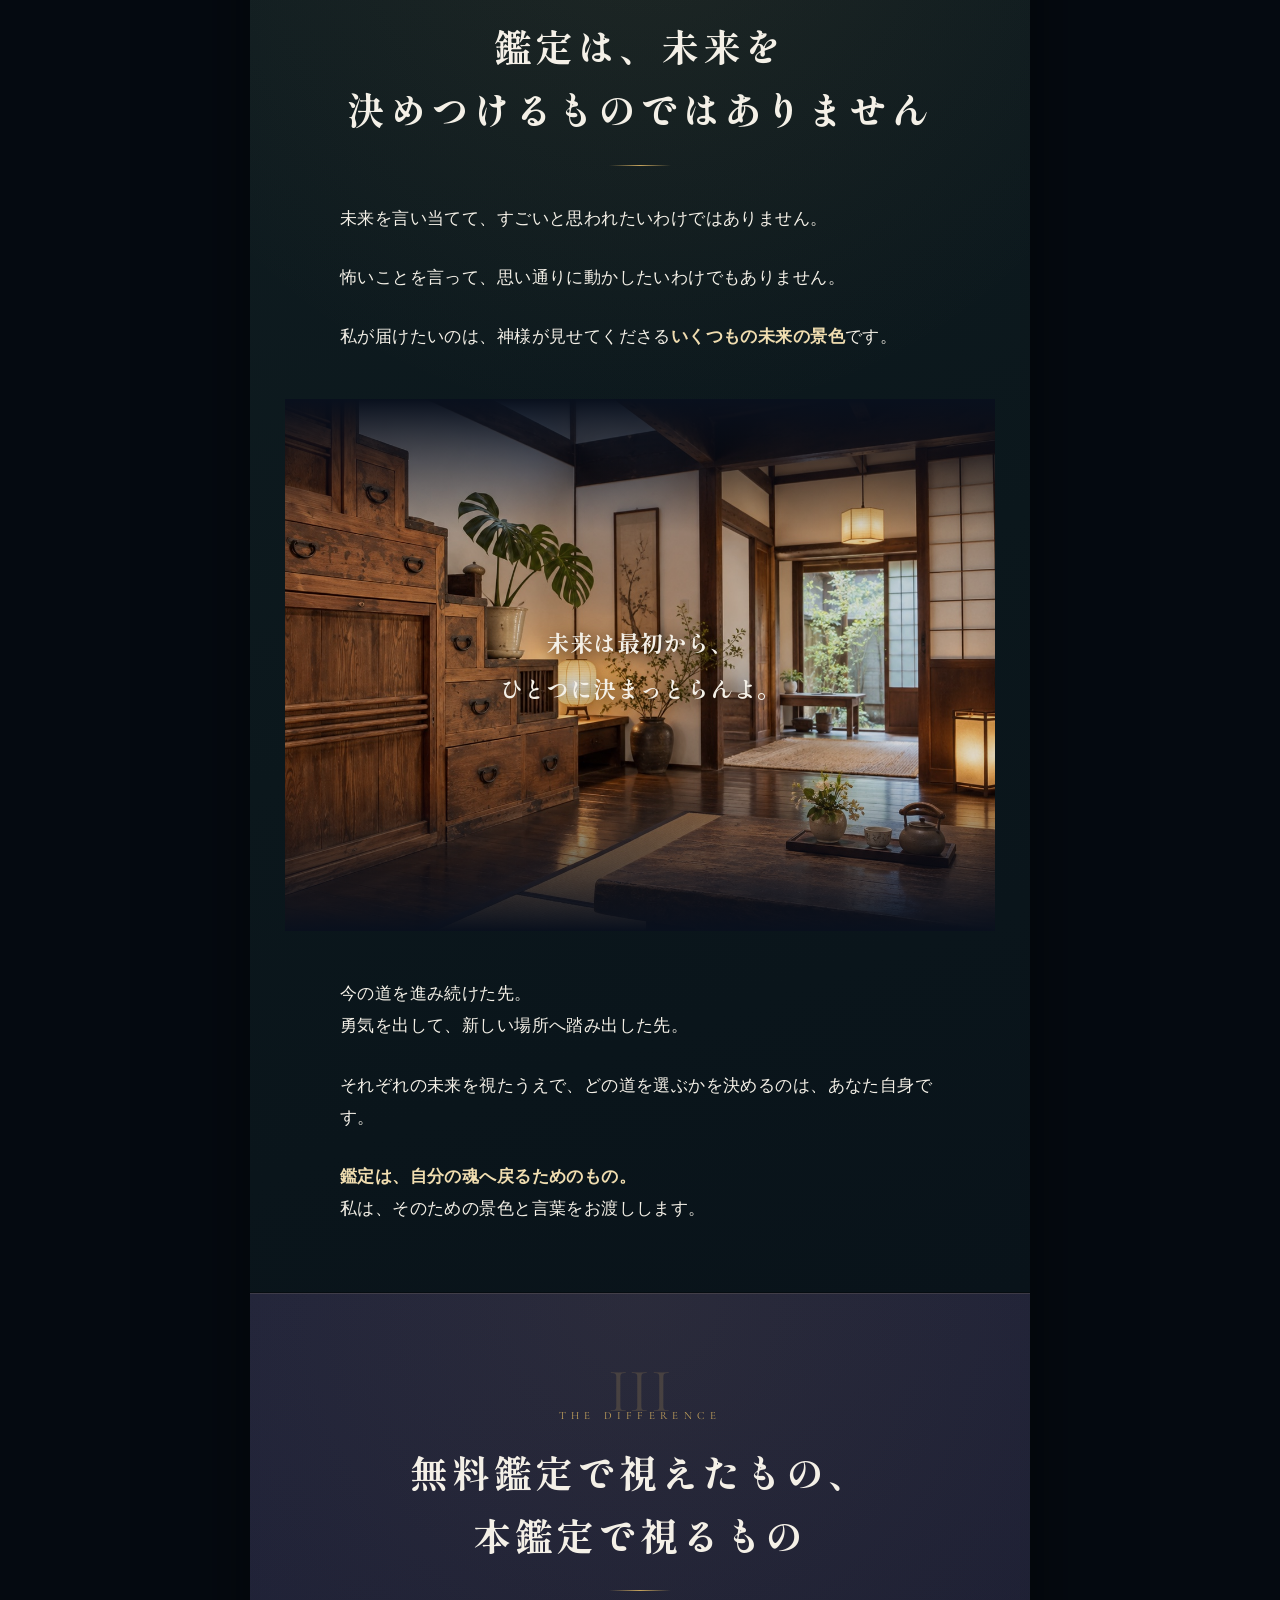
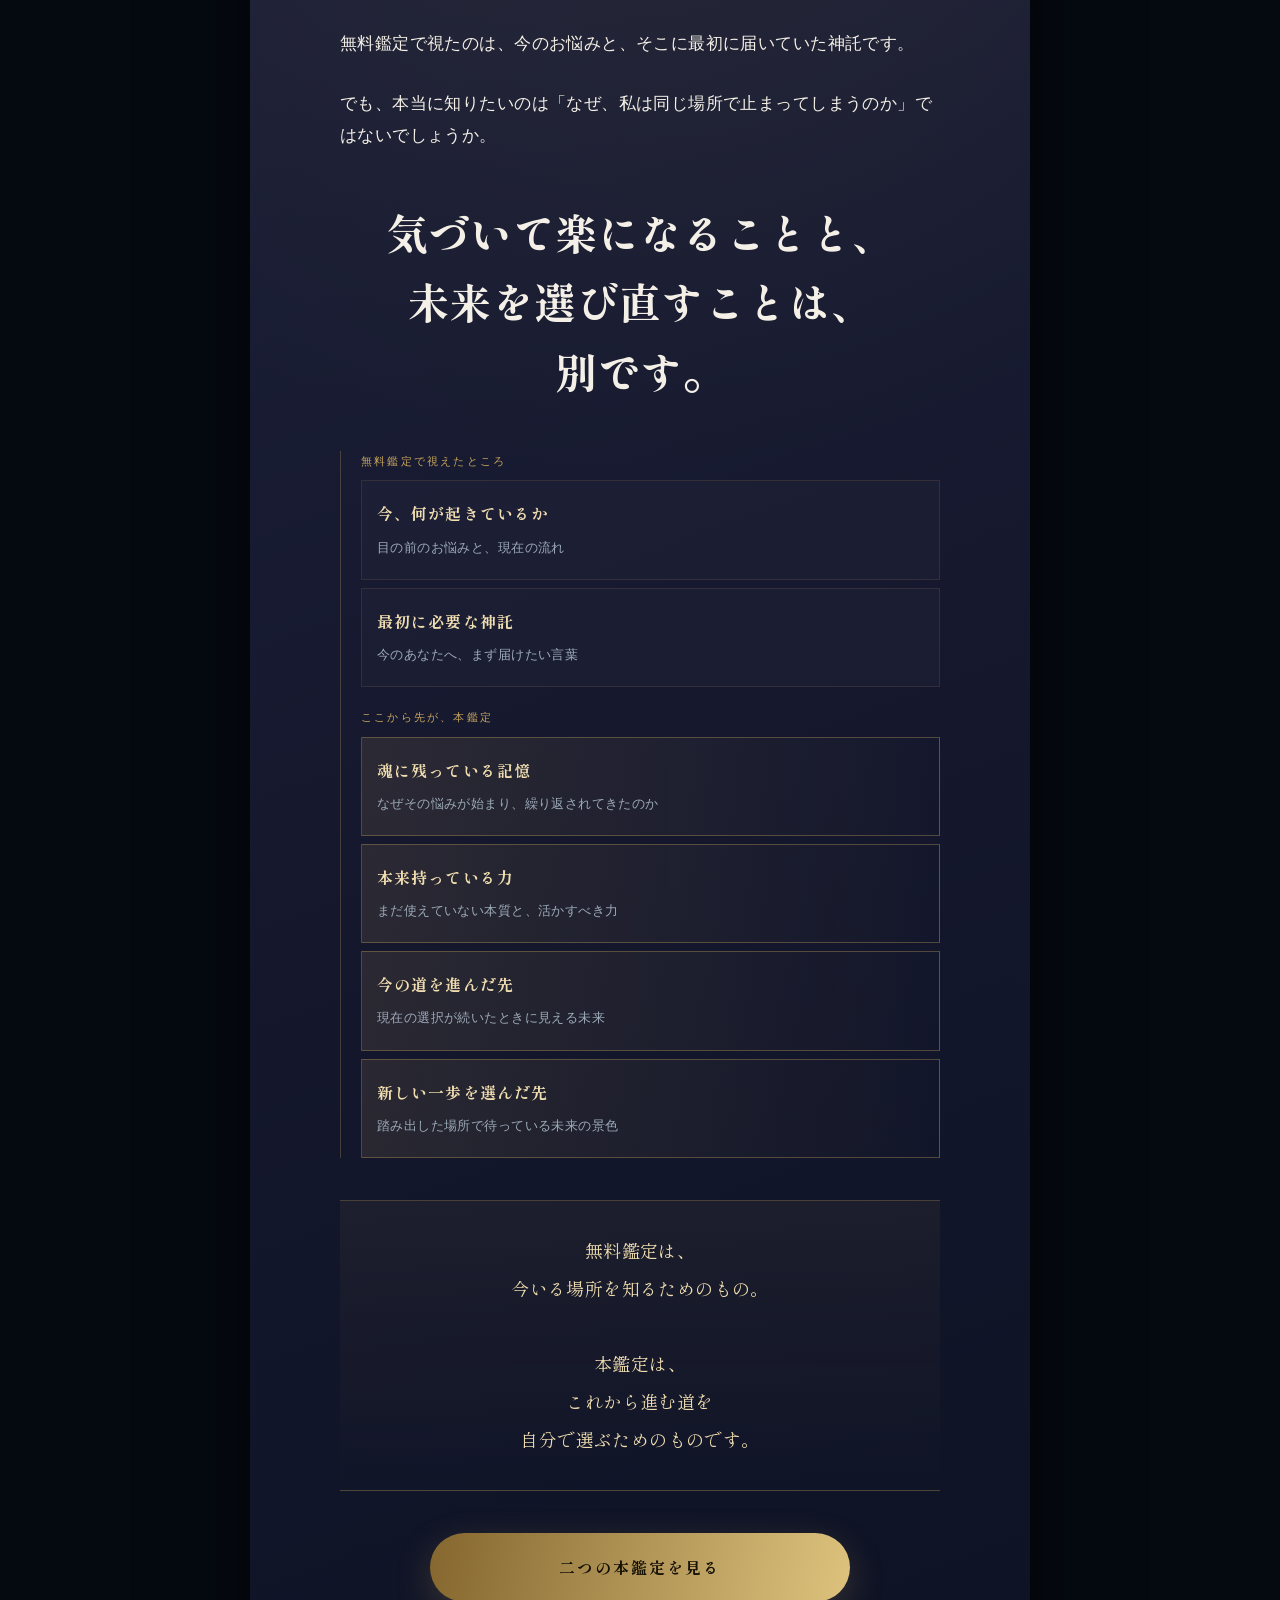
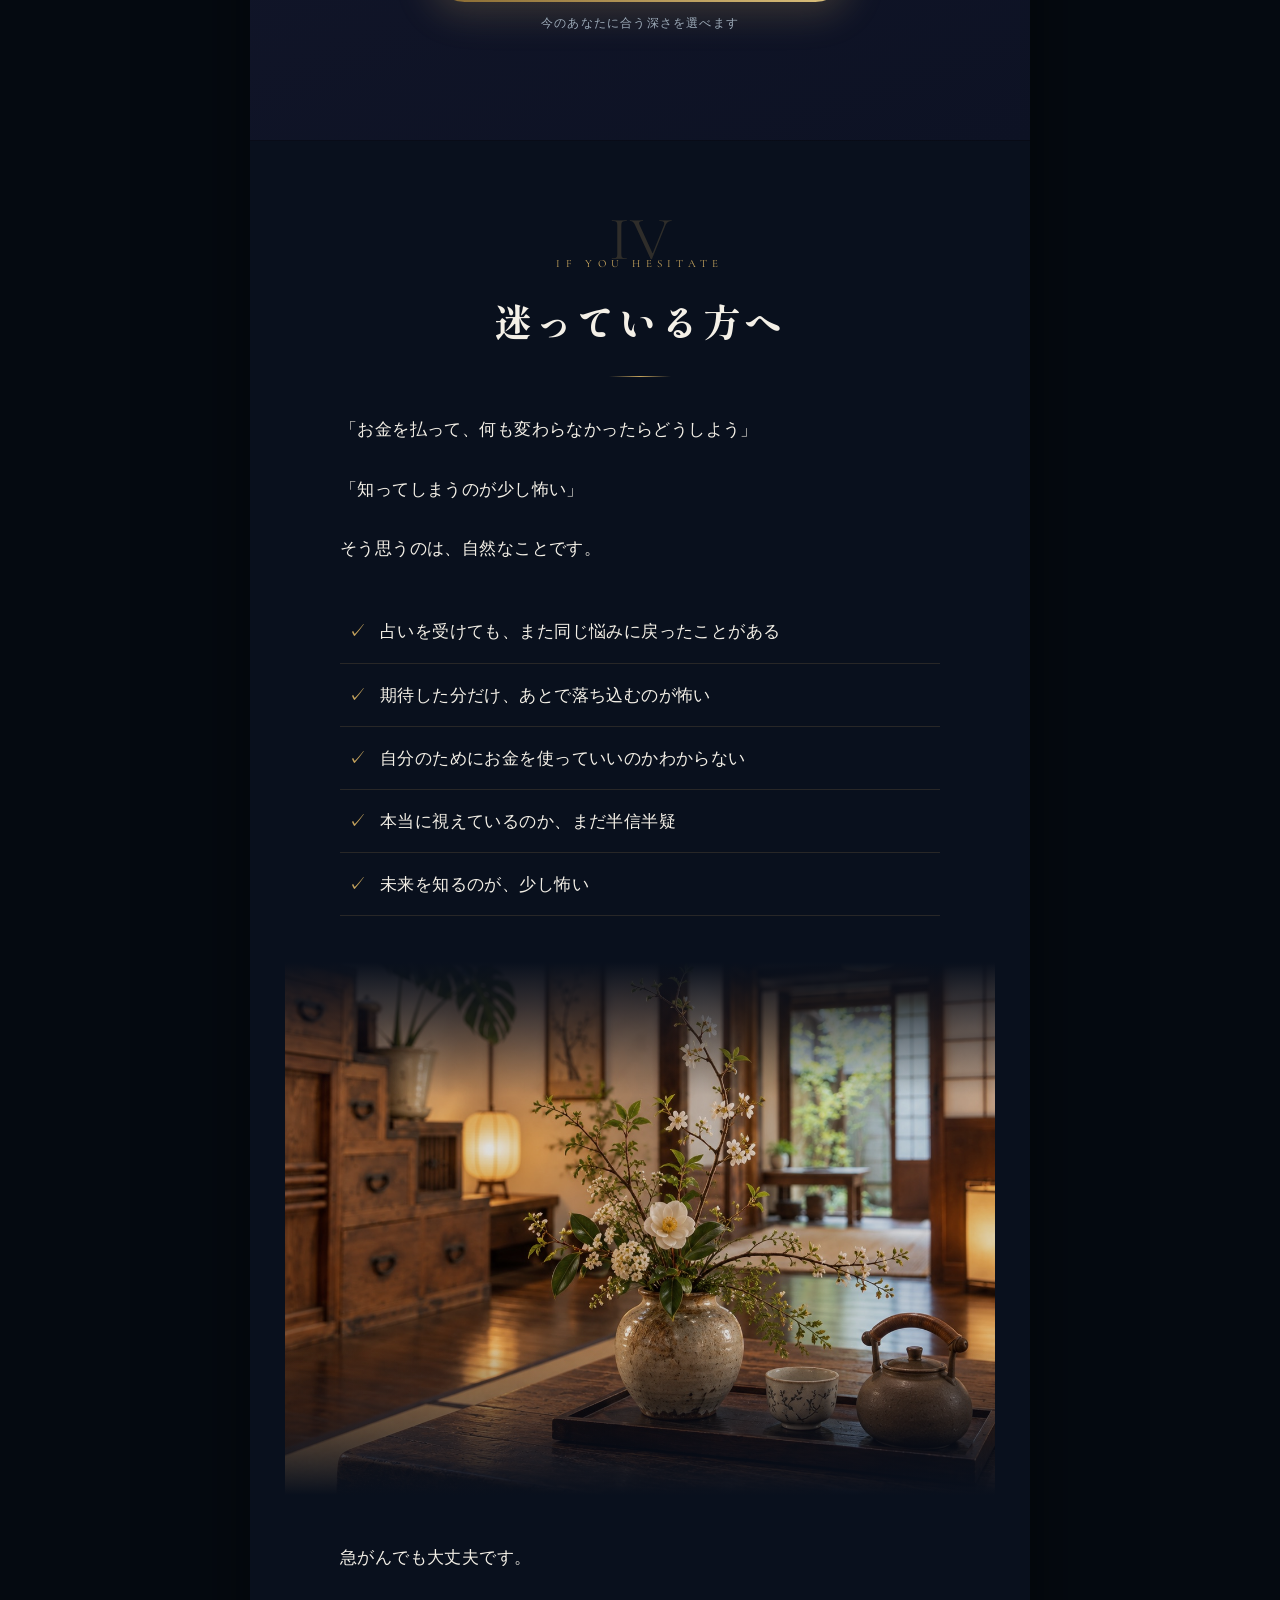
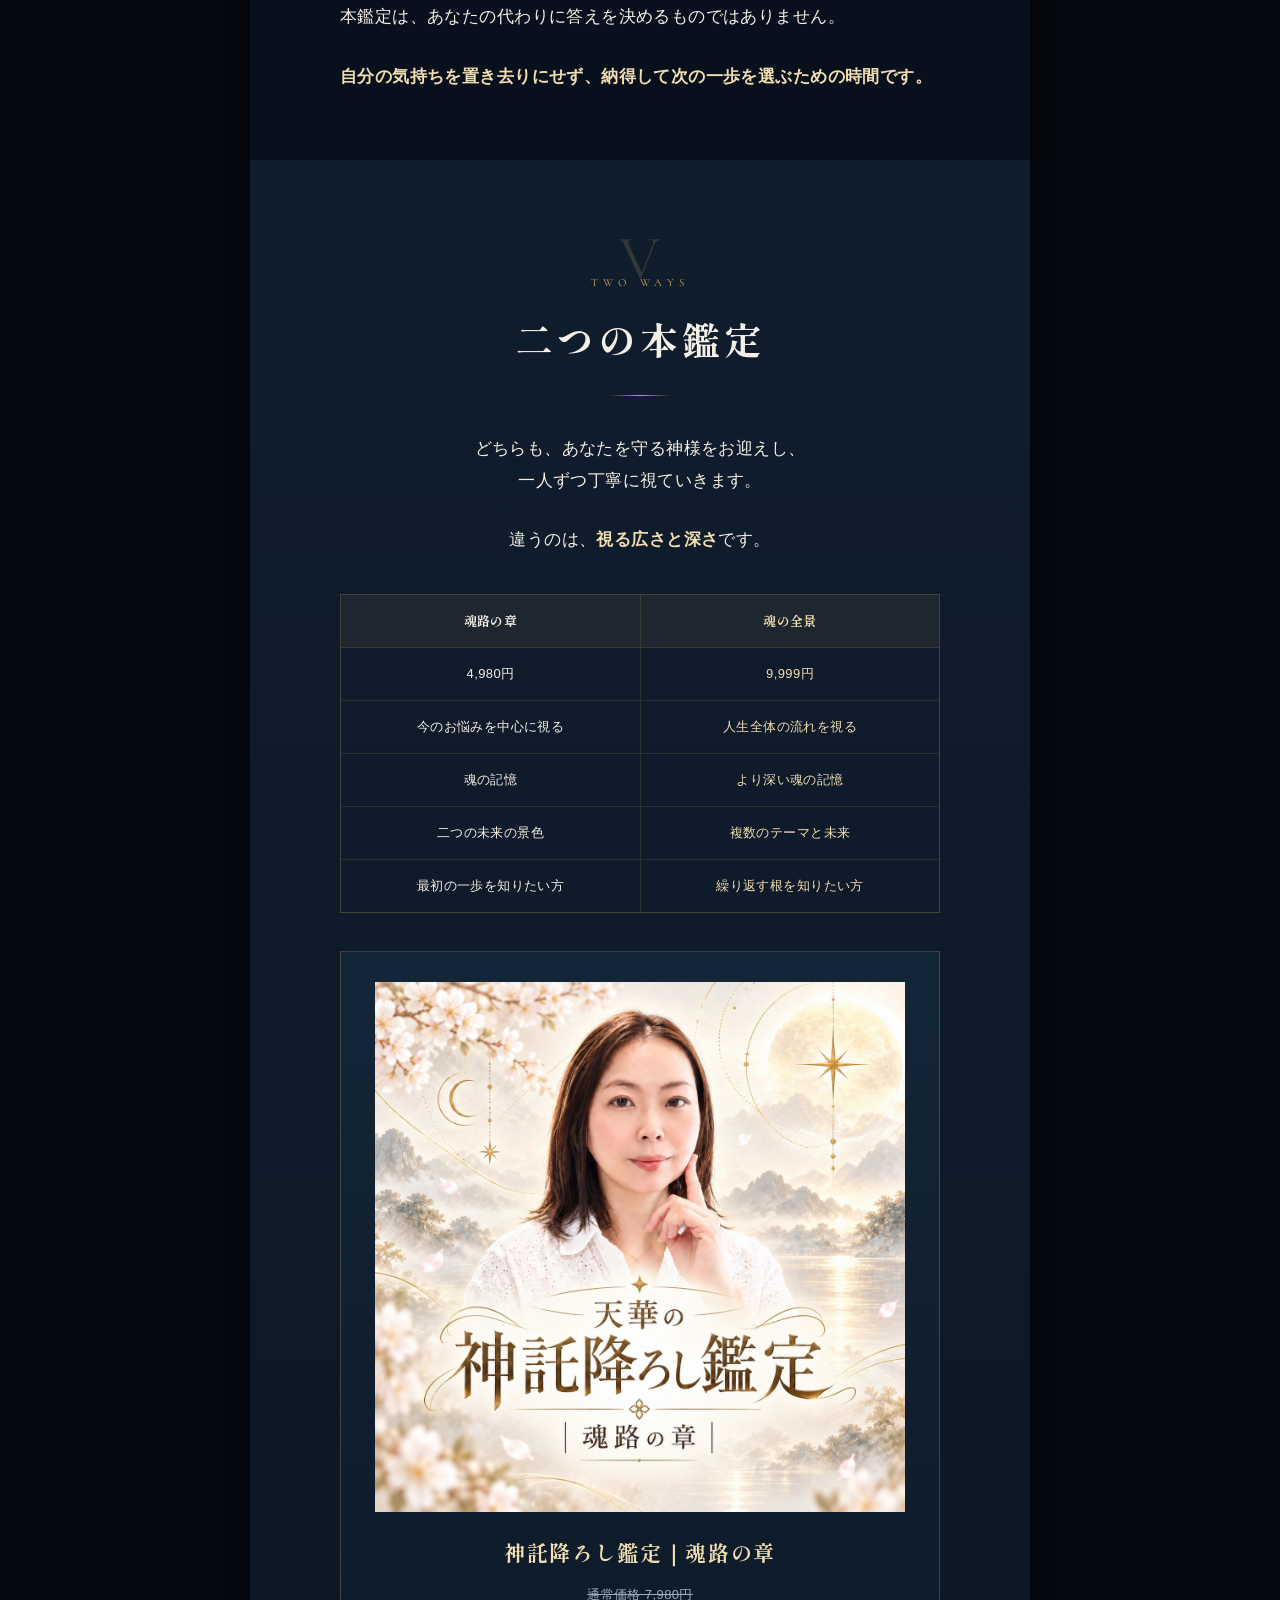
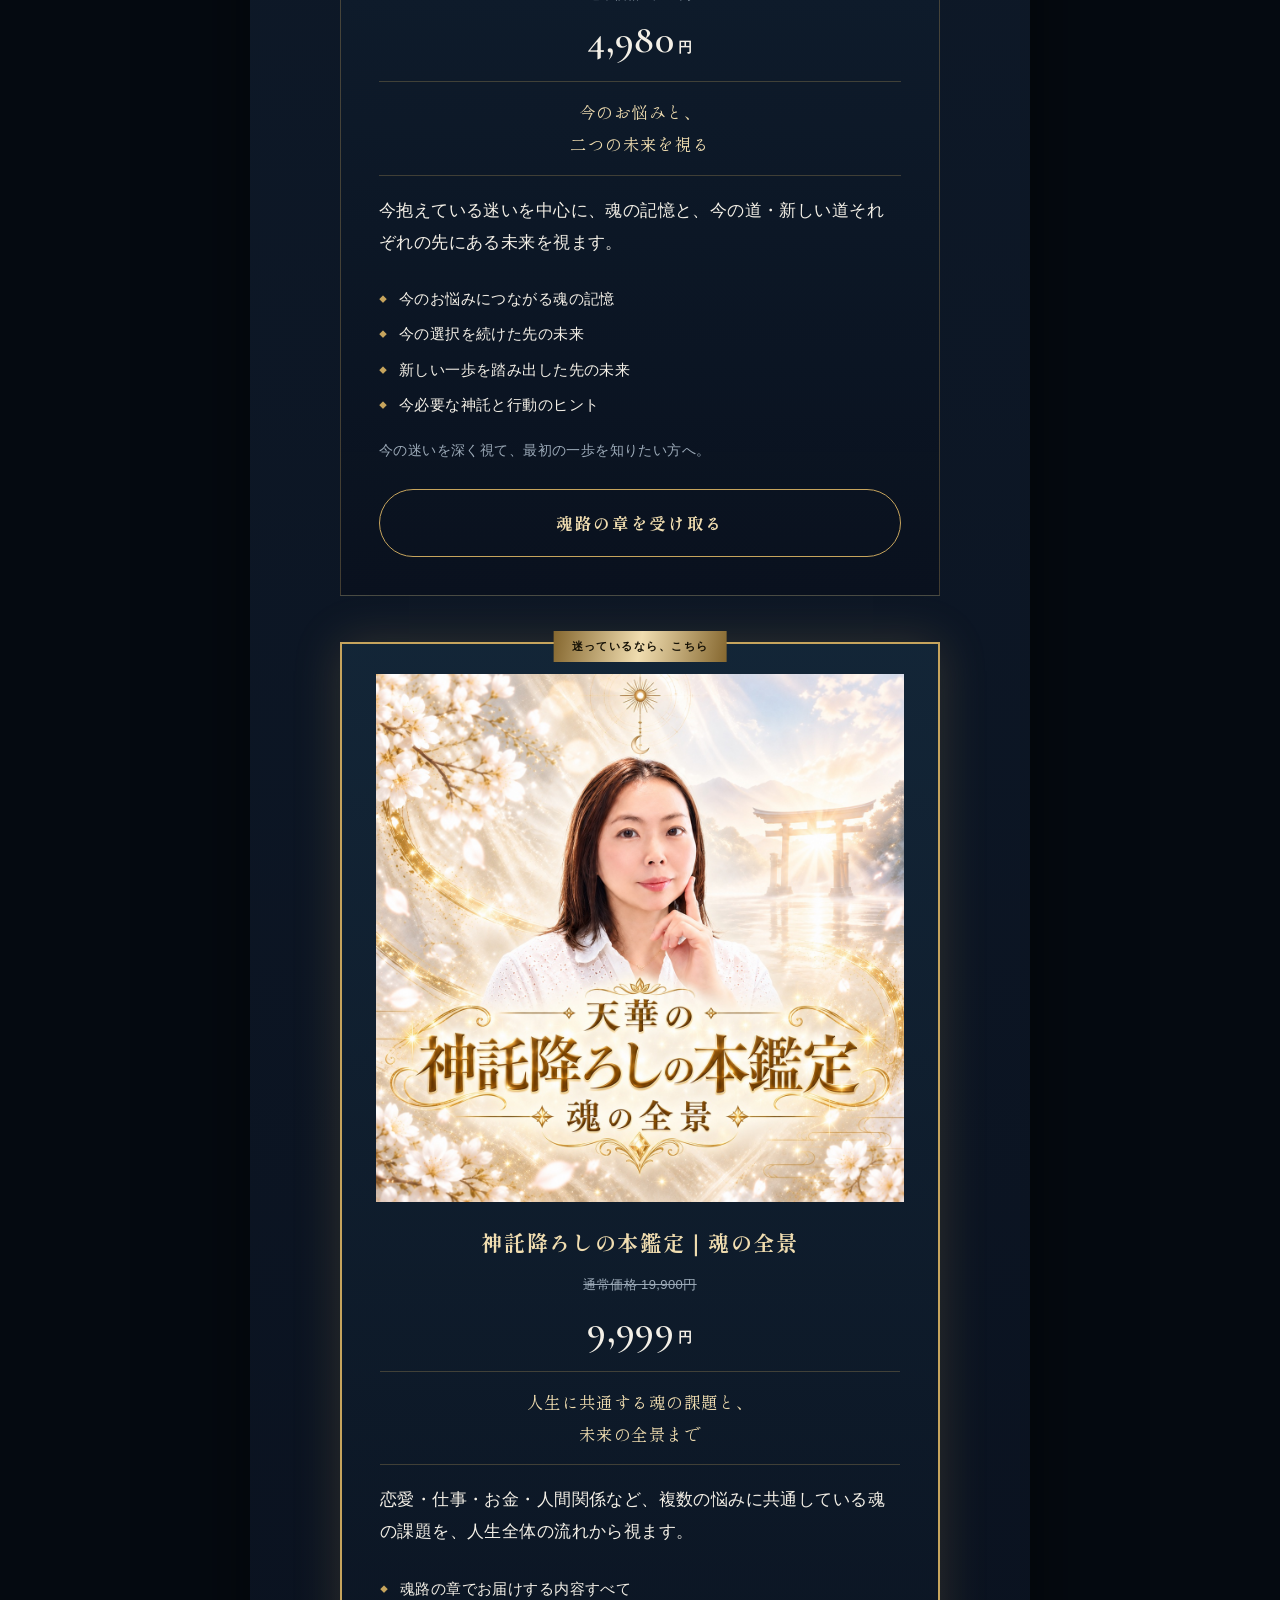
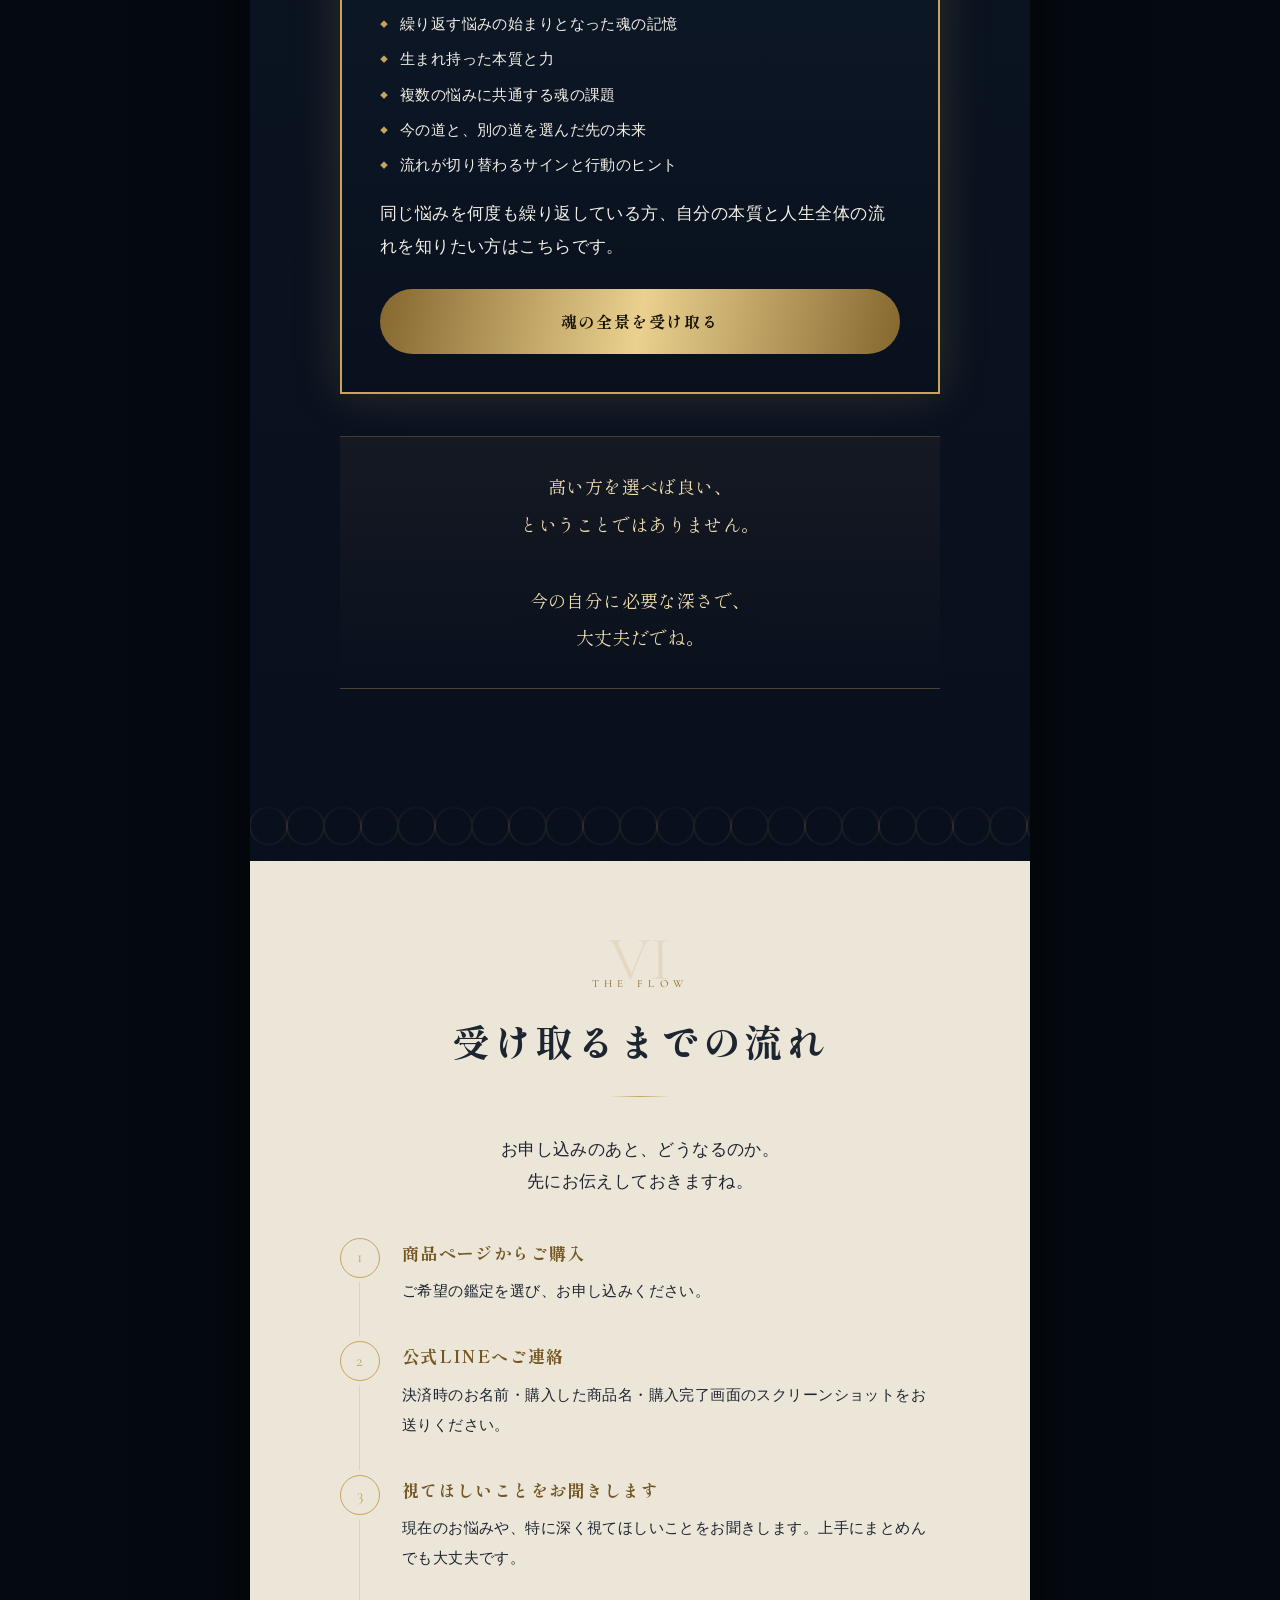
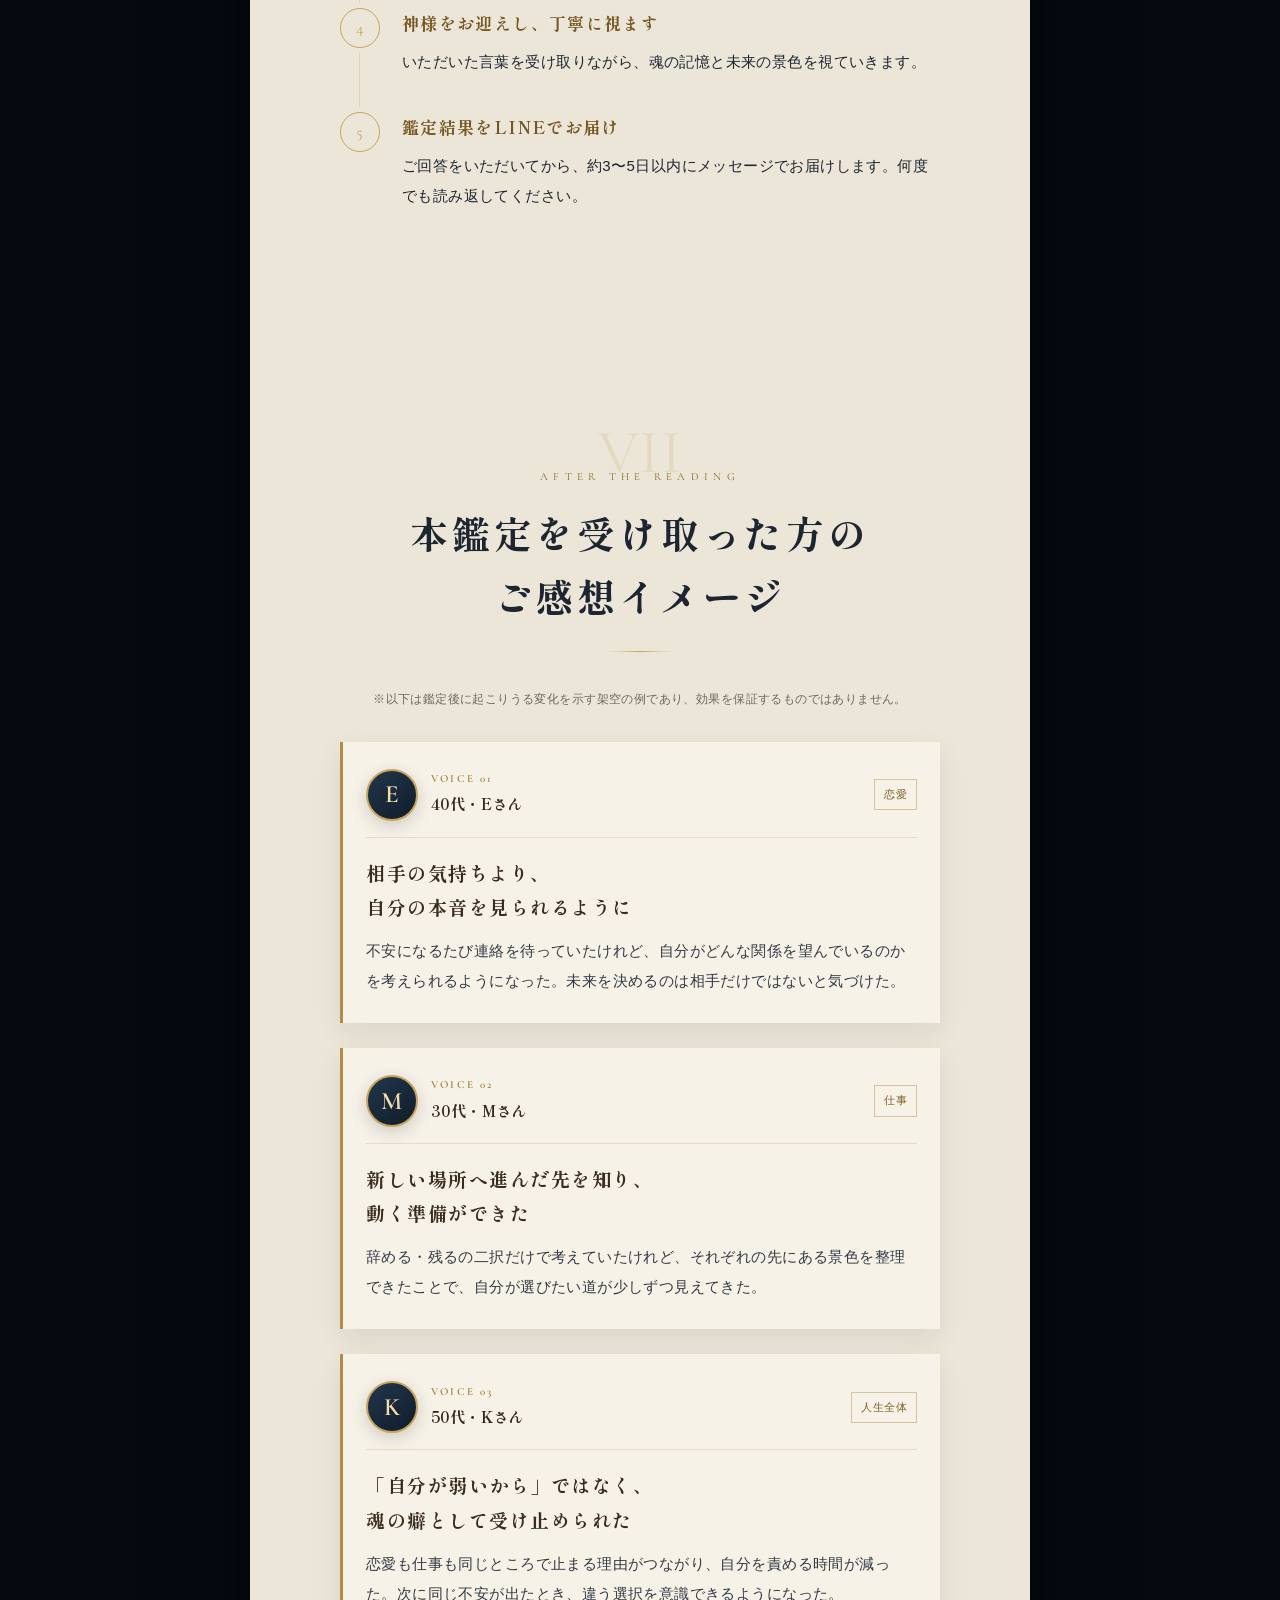
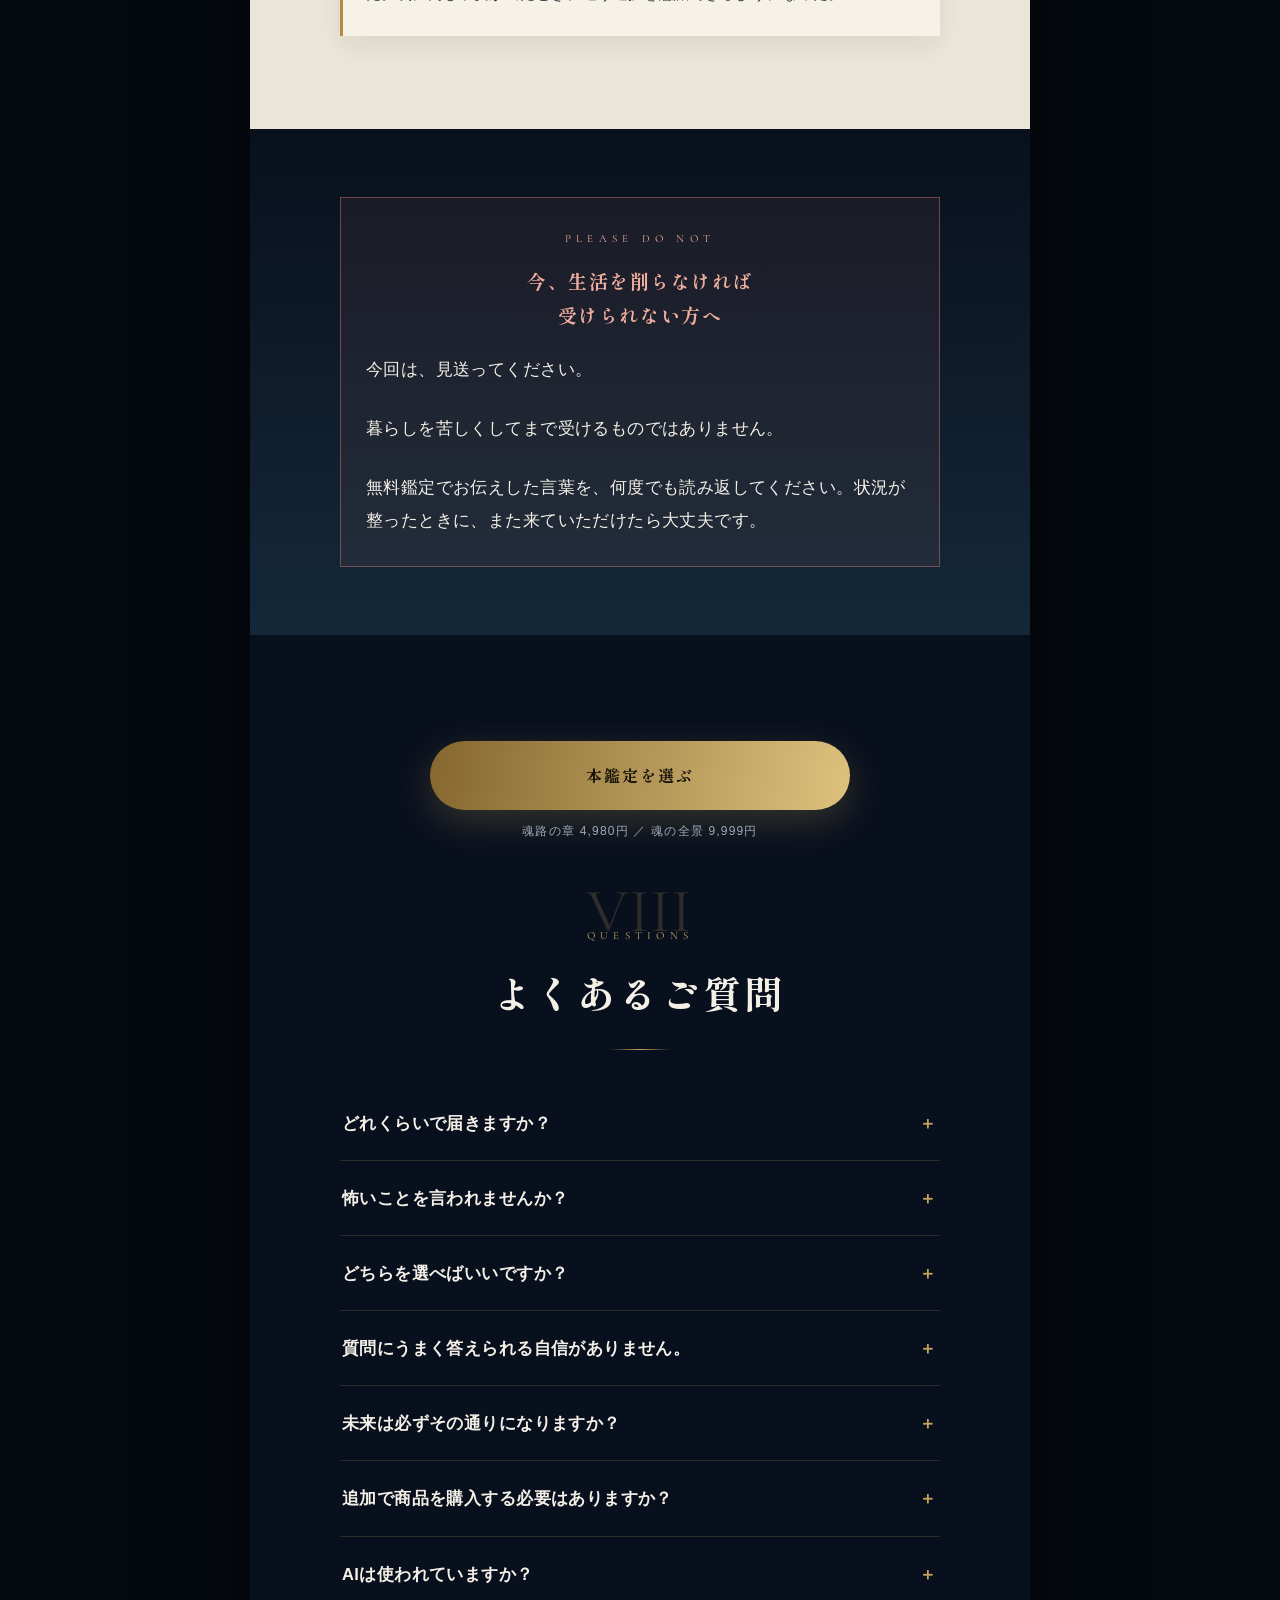
==== commit 97281019: "Show monthly support availability" ====
--- a/index.html
+++ b/index.html
@@ -67,7 +67,7 @@
     .price-mini span{font-family:"Cormorant Garamond",serif;font-size:30px;font-weight:600}
     .summary small{display:block;color:var(--muted);line-height:1.8;margin-top:13px;font-size:12px}
     .countdown-shell{padding:54px 18px 18px;background:linear-gradient(180deg,var(--ink),#111b28)}
-    .countdown-card{--remaining:100%;position:relative;max-width:650px;margin:auto;padding:54px 20px 28px;border:2px solid #d8a397;outline:1px solid rgba(198,164,93,.42);outline-offset:-14px;background:linear-gradient(180deg,#fffaf4,#f7f0e7);color:#392f2a;text-align:center;box-shadow:0 20px 55px rgba(0,0,0,.3)}
+    .countdown-card{position:relative;max-width:650px;margin:auto;padding:54px 20px 28px;border:2px solid #d8a397;outline:1px solid rgba(198,164,93,.42);outline-offset:-14px;background:linear-gradient(180deg,#fffaf4,#f7f0e7);color:#392f2a;text-align:center;box-shadow:0 20px 55px rgba(0,0,0,.3)}
     .countdown-badge{position:absolute;top:-24px;left:50%;transform:translateX(-50%);padding:12px 27px;background:#a83f2c;color:#fff;font-family:"Shippori Mincho B1",serif;font-size:17px;font-weight:800;letter-spacing:.12em;white-space:nowrap;box-shadow:0 9px 22px rgba(104,35,22,.2)}
     .countdown-kicker{font-size:12px;color:#87663f;letter-spacing:.16em;margin-bottom:8px}
     .countdown-card h2{font-size:clamp(22px,6vw,31px);line-height:1.65;color:#382f2b;letter-spacing:.05em}
@@ -77,7 +77,7 @@
     .time-part{position:relative;min-width:0}.time-part:not(:last-child):after{content:"：";position:absolute;right:-.34em;top:4px;color:#bd7967;font-family:"Shippori Mincho B1",serif;font-size:24px}
     .time-value{display:block;font:600 clamp(38px,11vw,59px)/1 "Cormorant Garamond",serif;color:#392f2b;font-variant-numeric:tabular-nums}.time-part:last-child .time-value{color:#b34e39}.time-label{display:block;margin-top:7px;color:#7b6f67;font-size:11px;letter-spacing:.12em}
     .countdown-progress-head{display:flex;justify-content:space-between;gap:14px;margin:20px 6px 8px;color:#756a63;font-size:12px}.countdown-progress-head b{color:#ad4b35;font-family:"Shippori Mincho B1",serif}
-    .countdown-track{height:10px;margin:0 6px;border:1px solid #e3cfaa;border-radius:999px;background:#eeeae5;overflow:hidden}.countdown-track span{display:block;width:var(--remaining);height:100%;border-radius:inherit;background:linear-gradient(90deg,#b94c31,#efa08d);transition:width 1s linear}
+    .countdown-track{height:10px;margin:0 6px;border:1px solid #e3cfaa;border-radius:999px;background:#eeeae5;overflow:hidden}.countdown-track span{display:block;width:90%;height:100%;border-radius:inherit;background:linear-gradient(90deg,#b94c31,#efa08d)}
     .countdown-note{margin:15px 10px 0;color:#71665f;font-size:11px;line-height:1.8}.countdown-ended{display:none;margin:23px 0 5px;color:#9b3d2c;font-family:"Shippori Mincho B1",serif;font-size:17px;font-weight:700}.countdown-card.is-ended .countdown-ended{display:block}.countdown-card.is-ended .countdown-progress{display:none}
     .big{font-family:"Shippori Mincho B1",serif;text-align:center;font-size:clamp(27px,7.8vw,42px);line-height:1.65;font-weight:800;margin:46px 0}
     .quote{margin:42px 0;padding:31px 20px;border-top:1px solid rgba(198,164,93,.3);border-bottom:1px solid rgba(198,164,93,.3);text-align:center;font-family:"Shippori Mincho B1",serif;font-size:18px;line-height:2.1;color:var(--gold-hi);background:linear-gradient(180deg,rgba(198,164,93,.06),transparent)}
@@ -195,8 +195,8 @@
         <div class="time-part"><span class="time-value" data-seconds>59</span><span class="time-label">秒</span></div>
       </div>
       <div class="countdown-progress">
-        <div class="countdown-progress-head"><span>ご案内期間の残り</span><b data-remaining-text>あと3日</b></div>
-        <div class="countdown-track" aria-hidden="true"><span></span></div>
+        <div class="countdown-progress-head"><span>今月お受けできる伴走枠</span><b>残りわずか</b></div>
+        <div class="countdown-track" role="img" aria-label="今月お受けできる伴走枠は残りわずか"><span></span></div>
         <p class="countdown-note">このページを初めて開いてから3日間。<br>再読み込みしても残り時間は戻りません。</p>
       </div>
       <p class="countdown-ended">3日間のご案内は終了しました。<br>現在の受付状況は、下の商品案内をご確認ください。</p>
@@ -475,8 +475,6 @@
       const minutes = Math.floor((totalSeconds % 3600) / 60);
       const seconds = totalSeconds % 60;
       set('days', days); set('hours', hours); set('minutes', minutes); set('seconds', seconds);
-      root.style.setProperty('--remaining', `${Math.max(0, Math.min(100, diff / duration * 100))}%`);
-      root.querySelector('[data-remaining-text]').textContent = diff > 0 ? `あと${days + 1}日` : '終了';
       if (diff <= 0) { root.classList.add('is-ended'); if (timer) clearInterval(timer); }
     };
     renderCountdown();
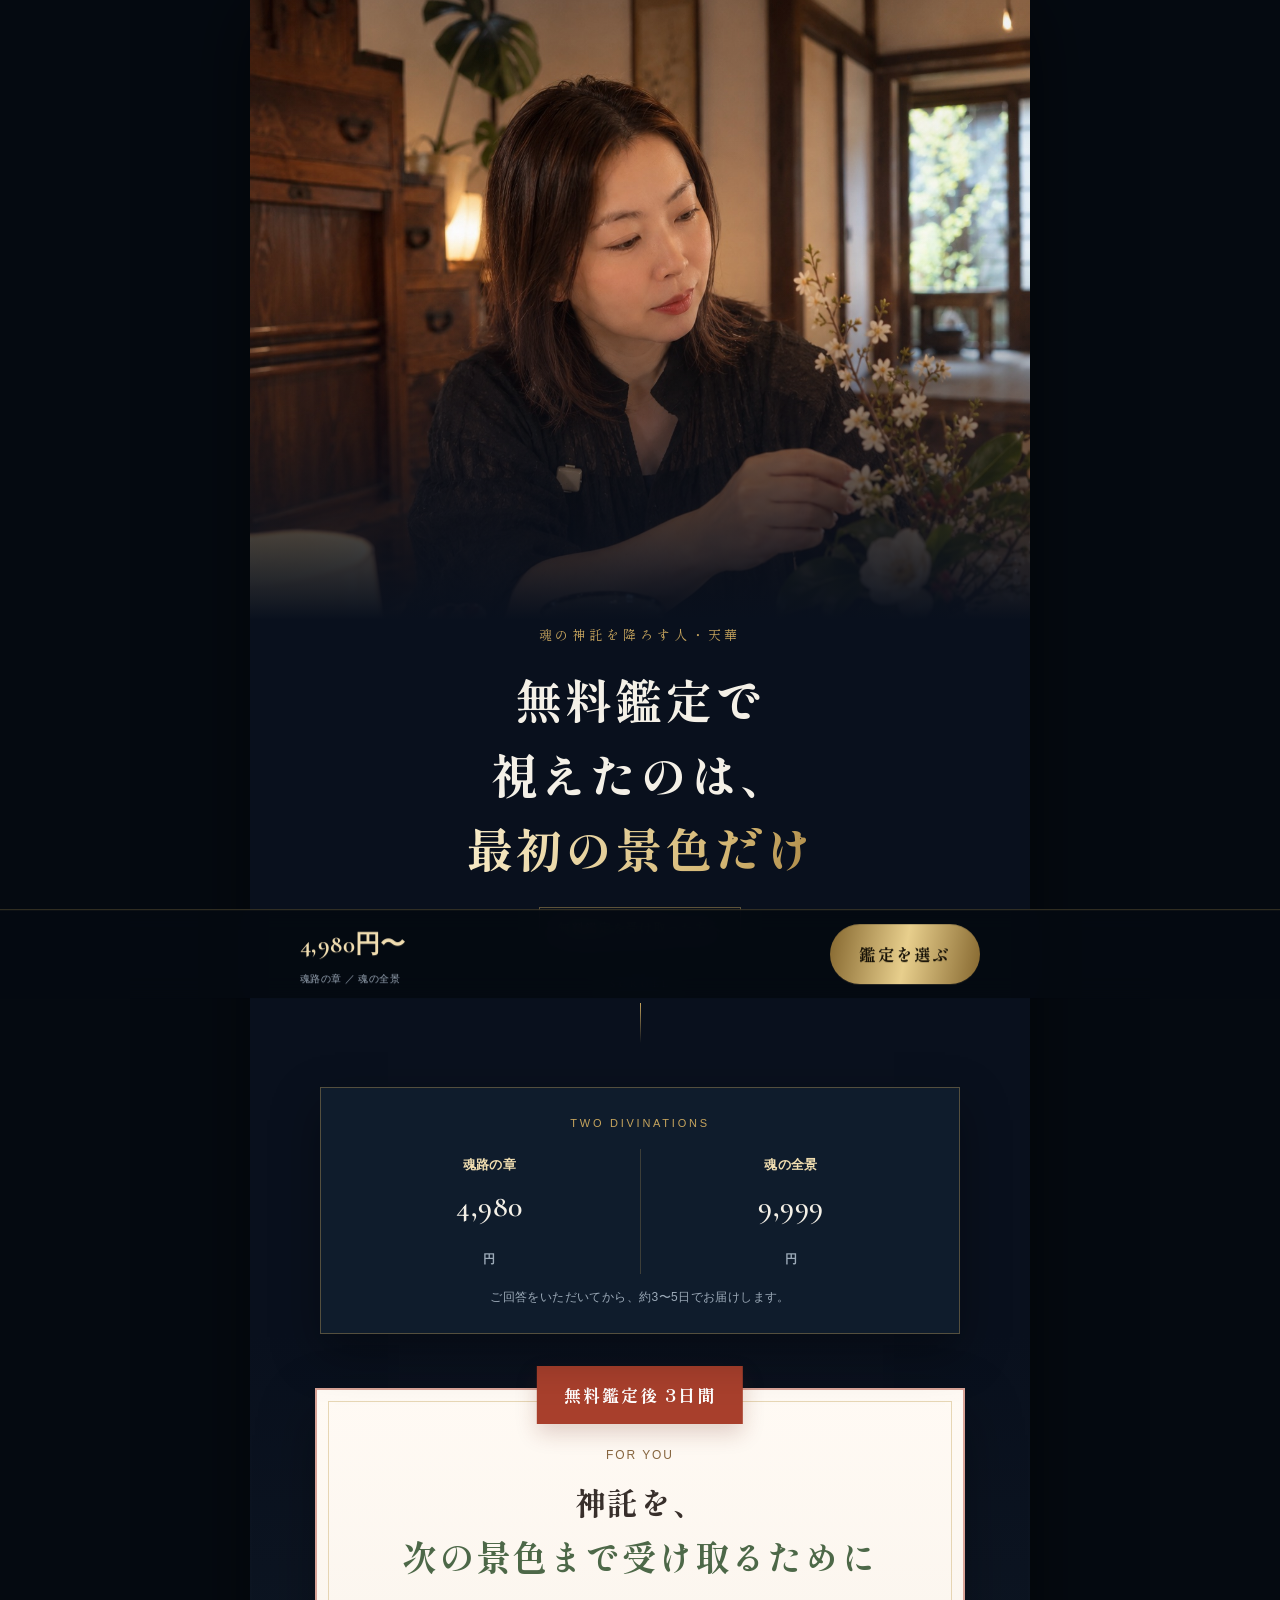
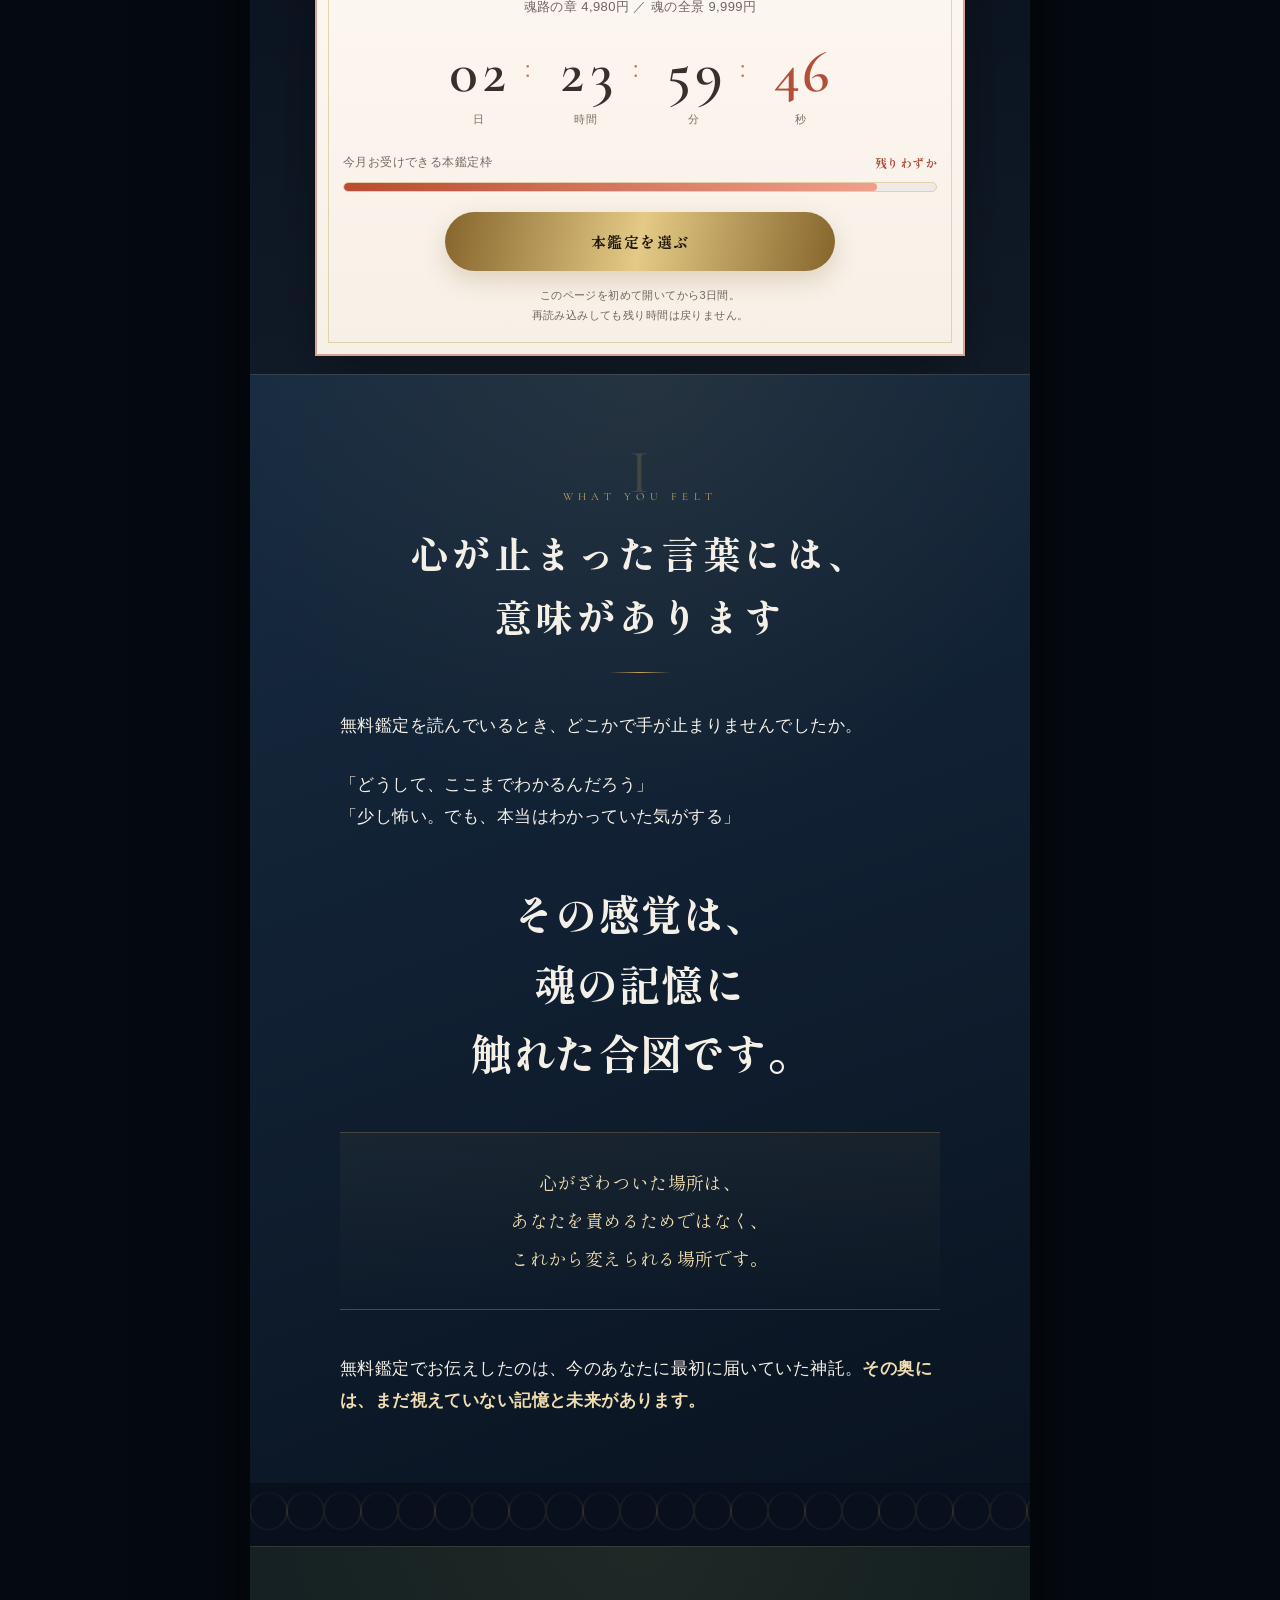
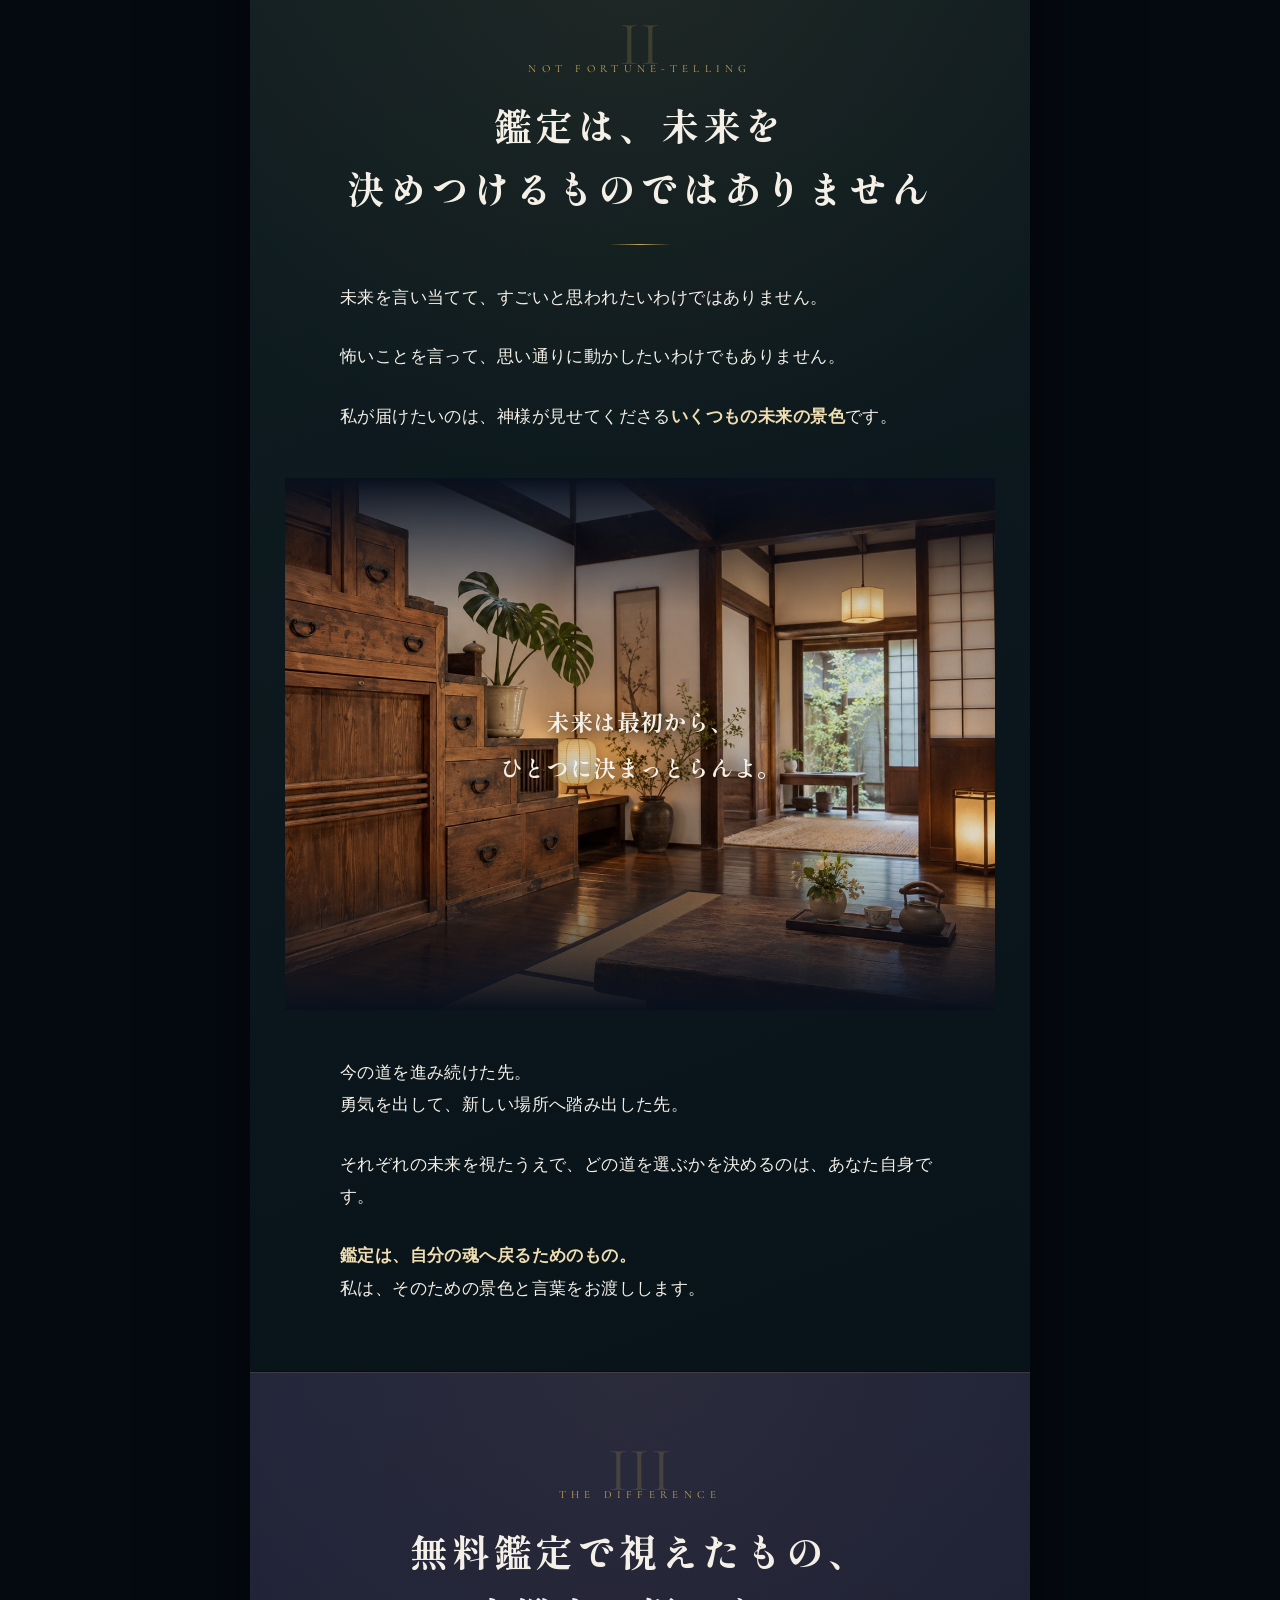
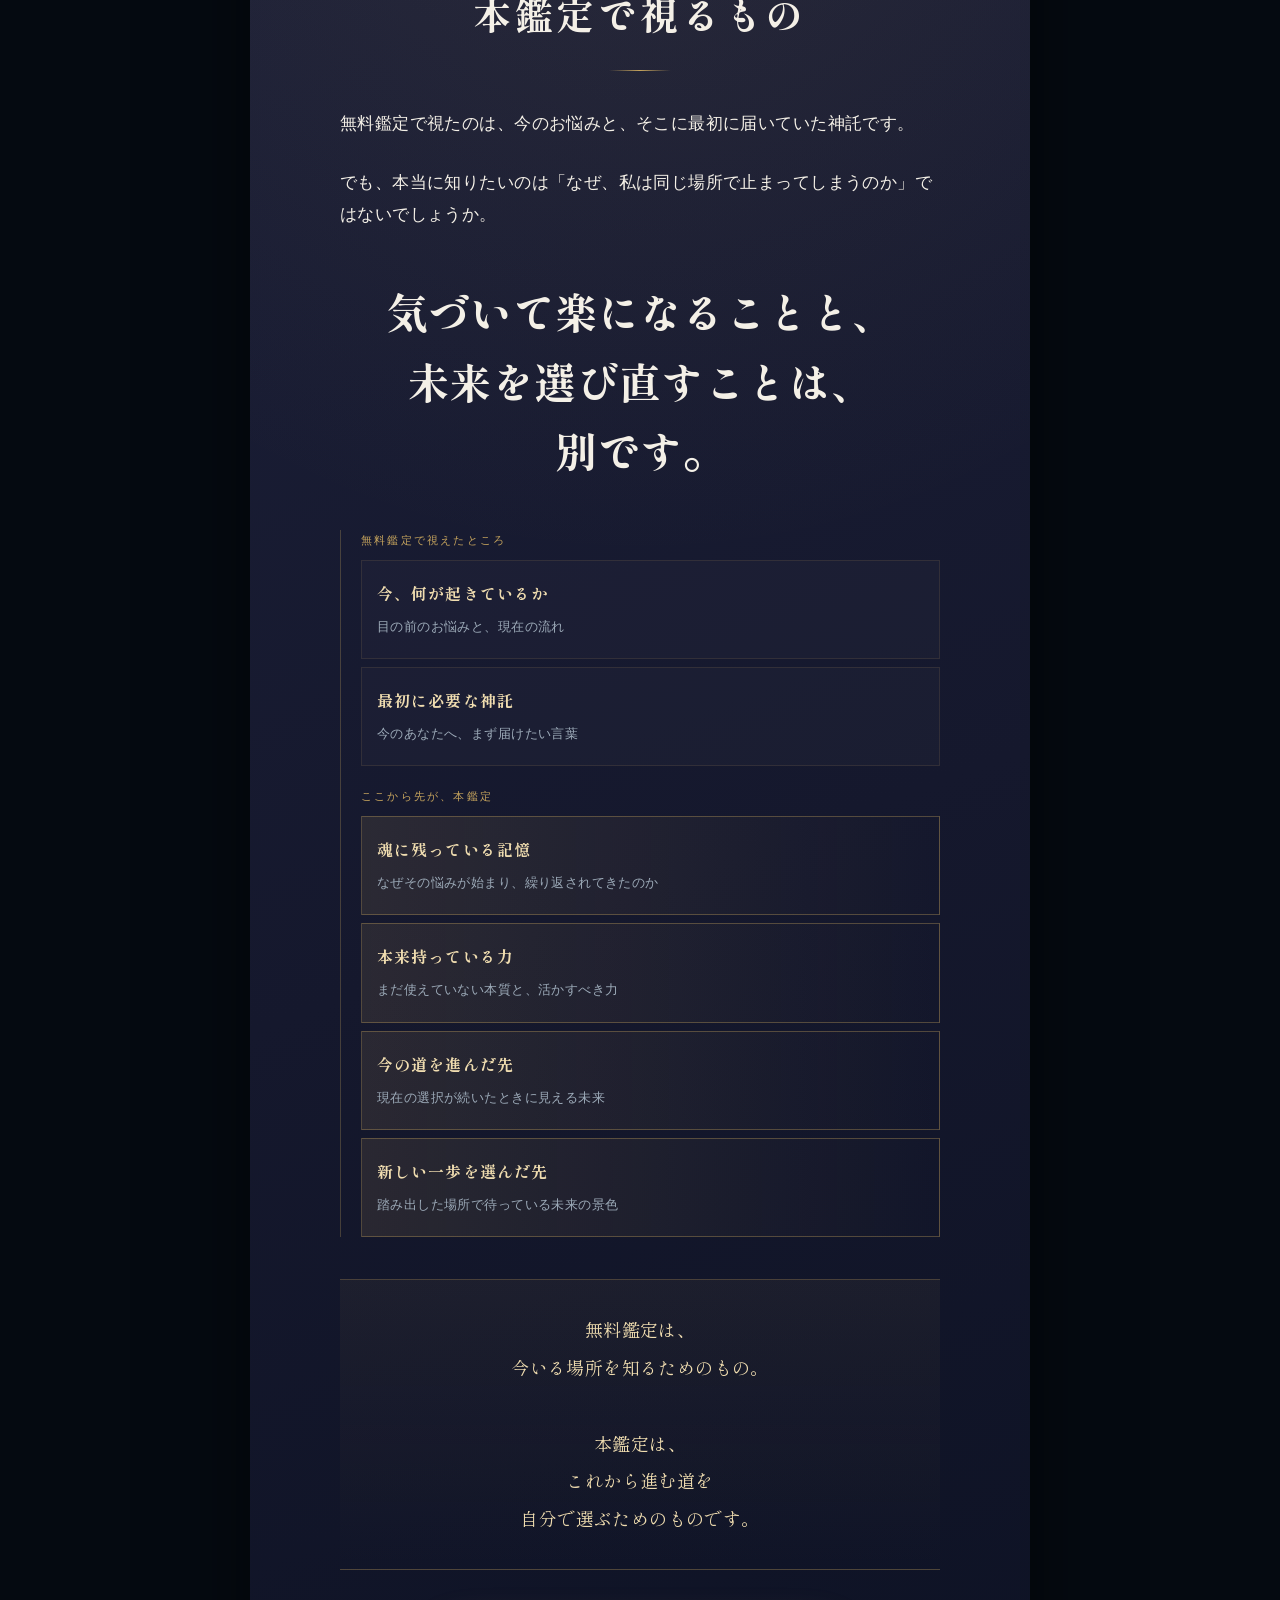
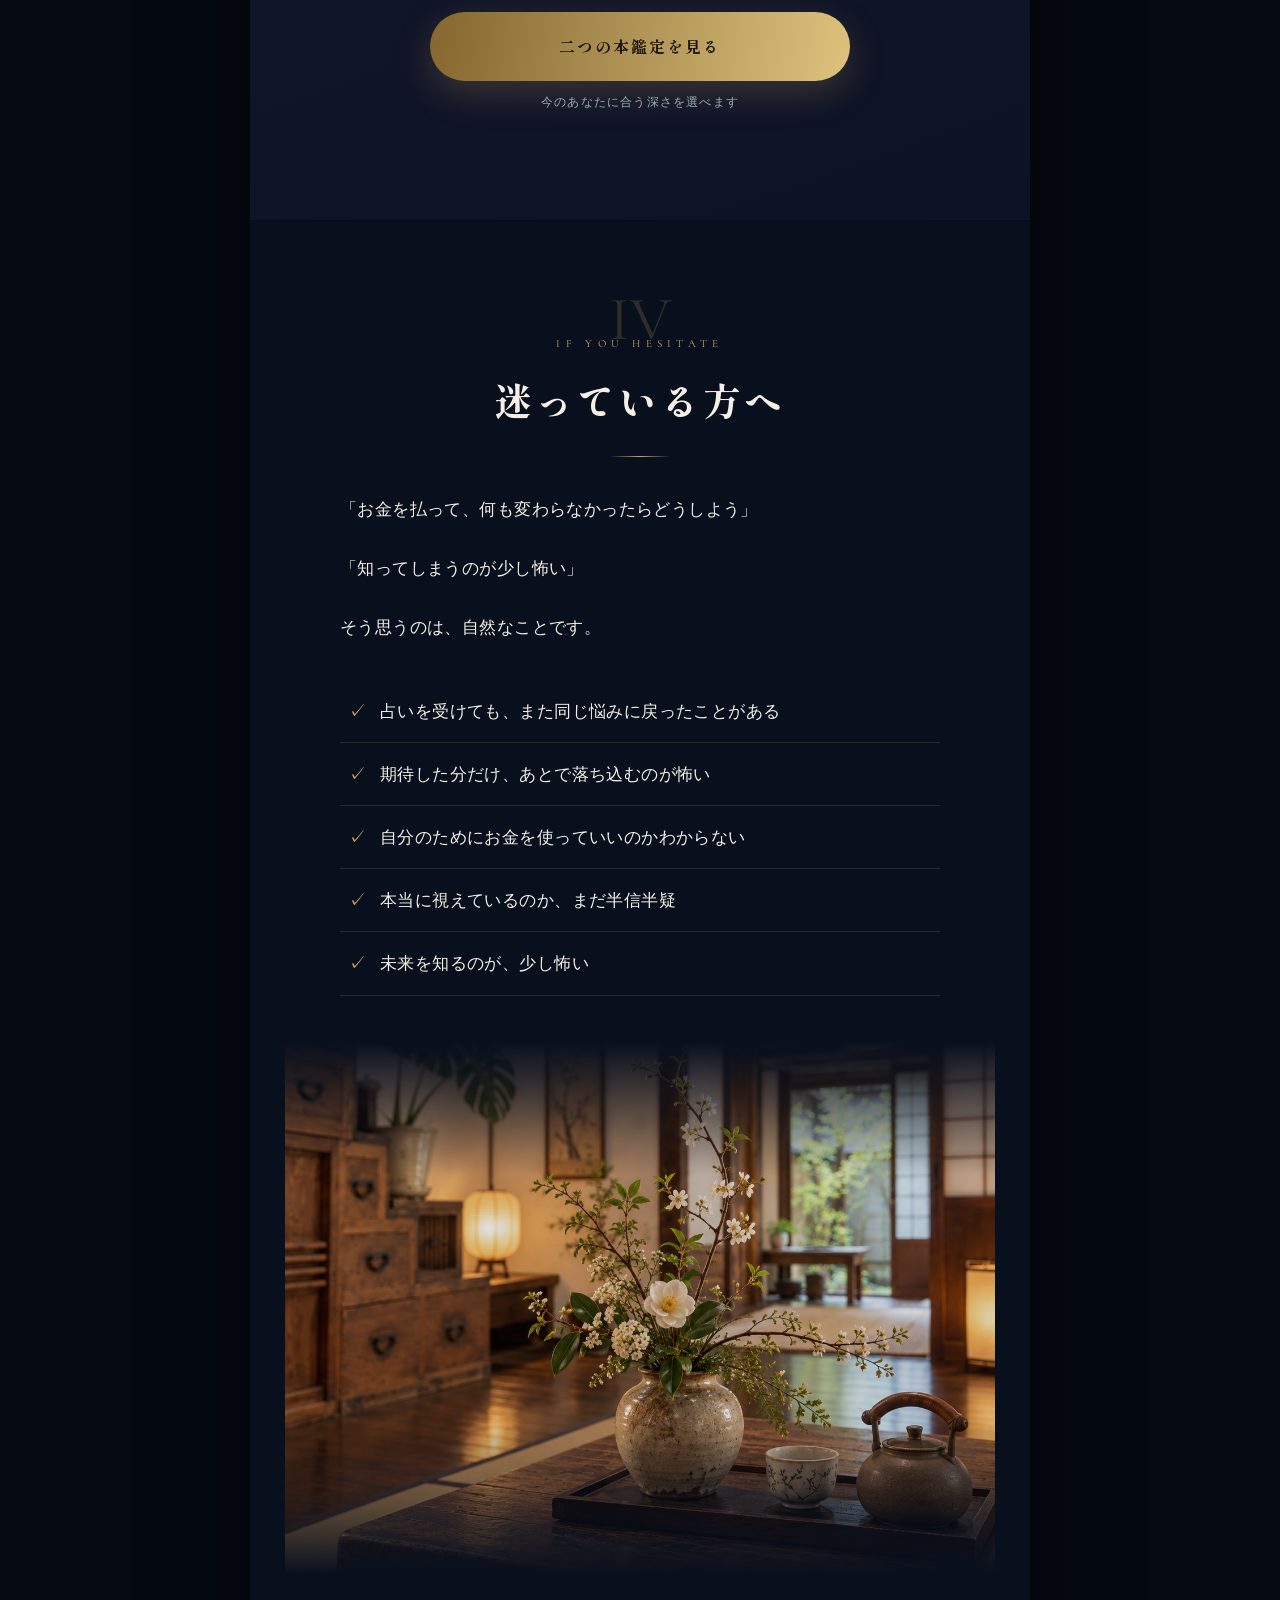
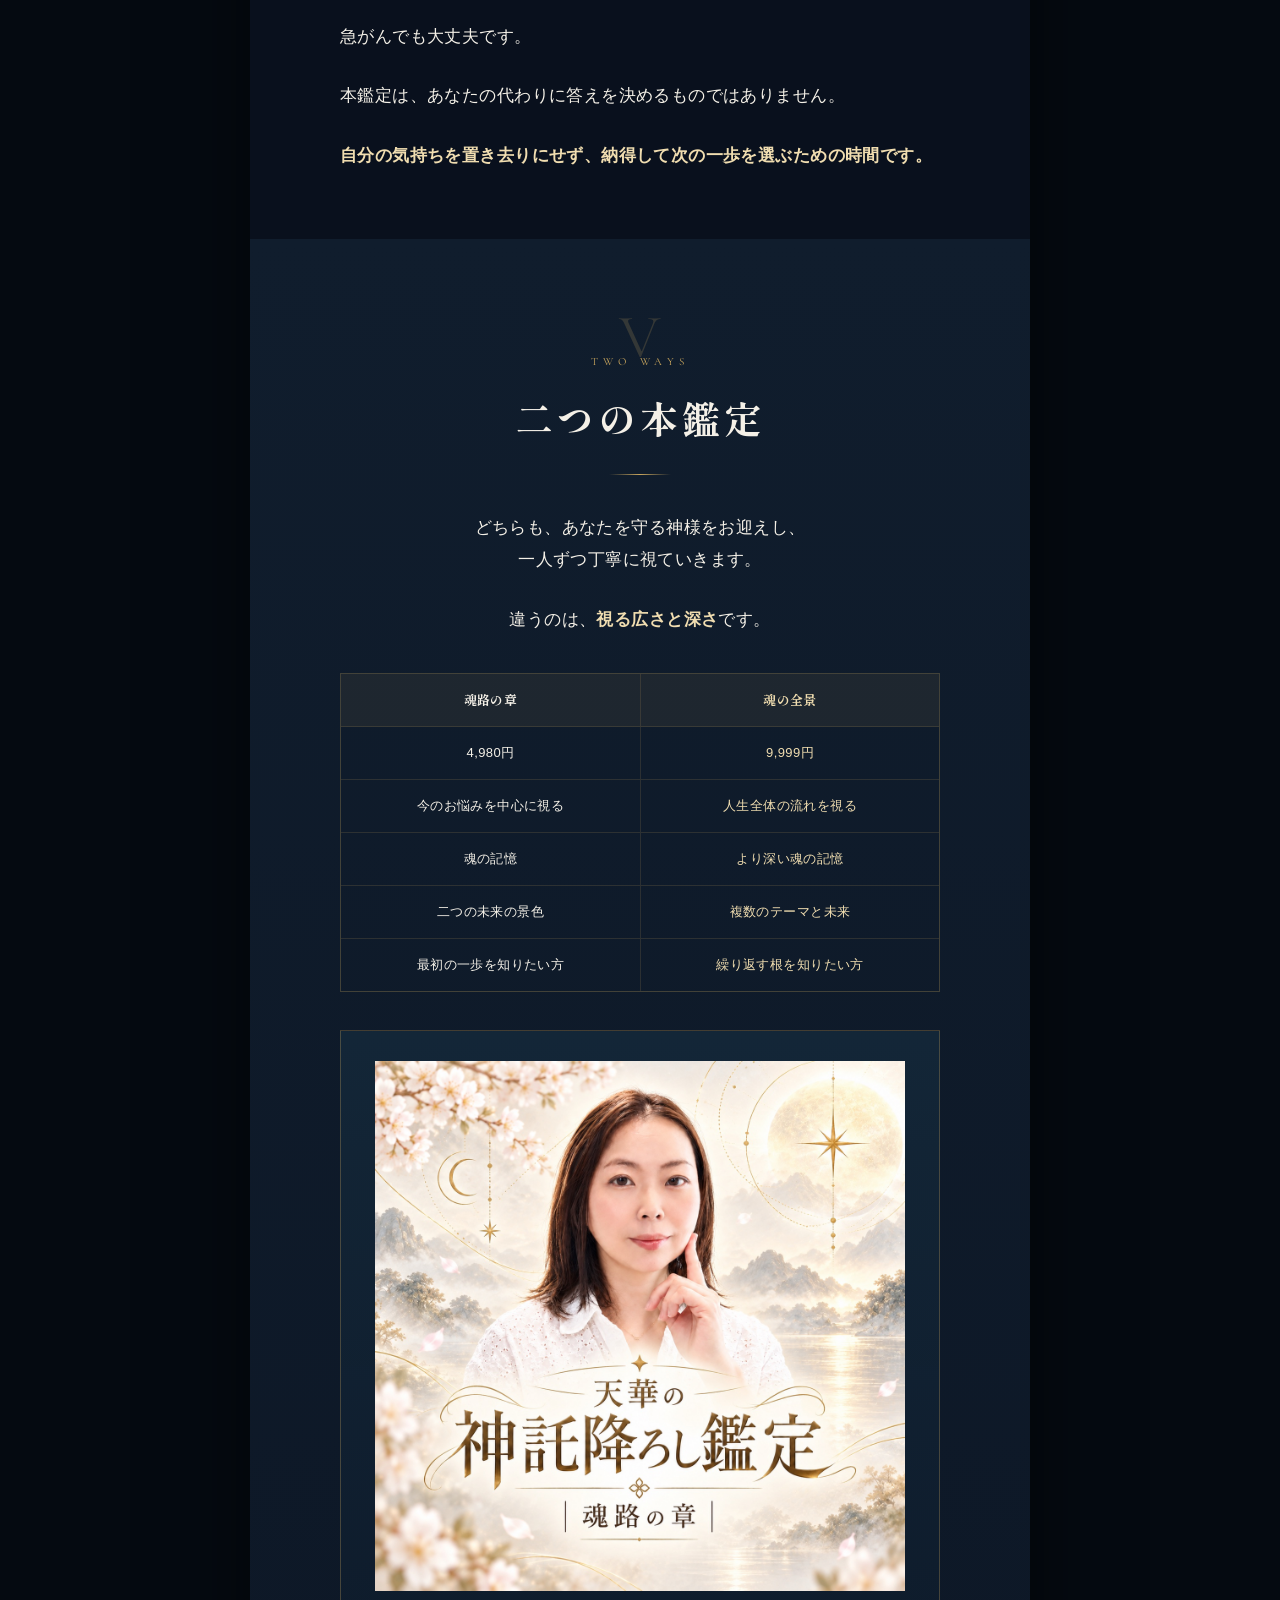
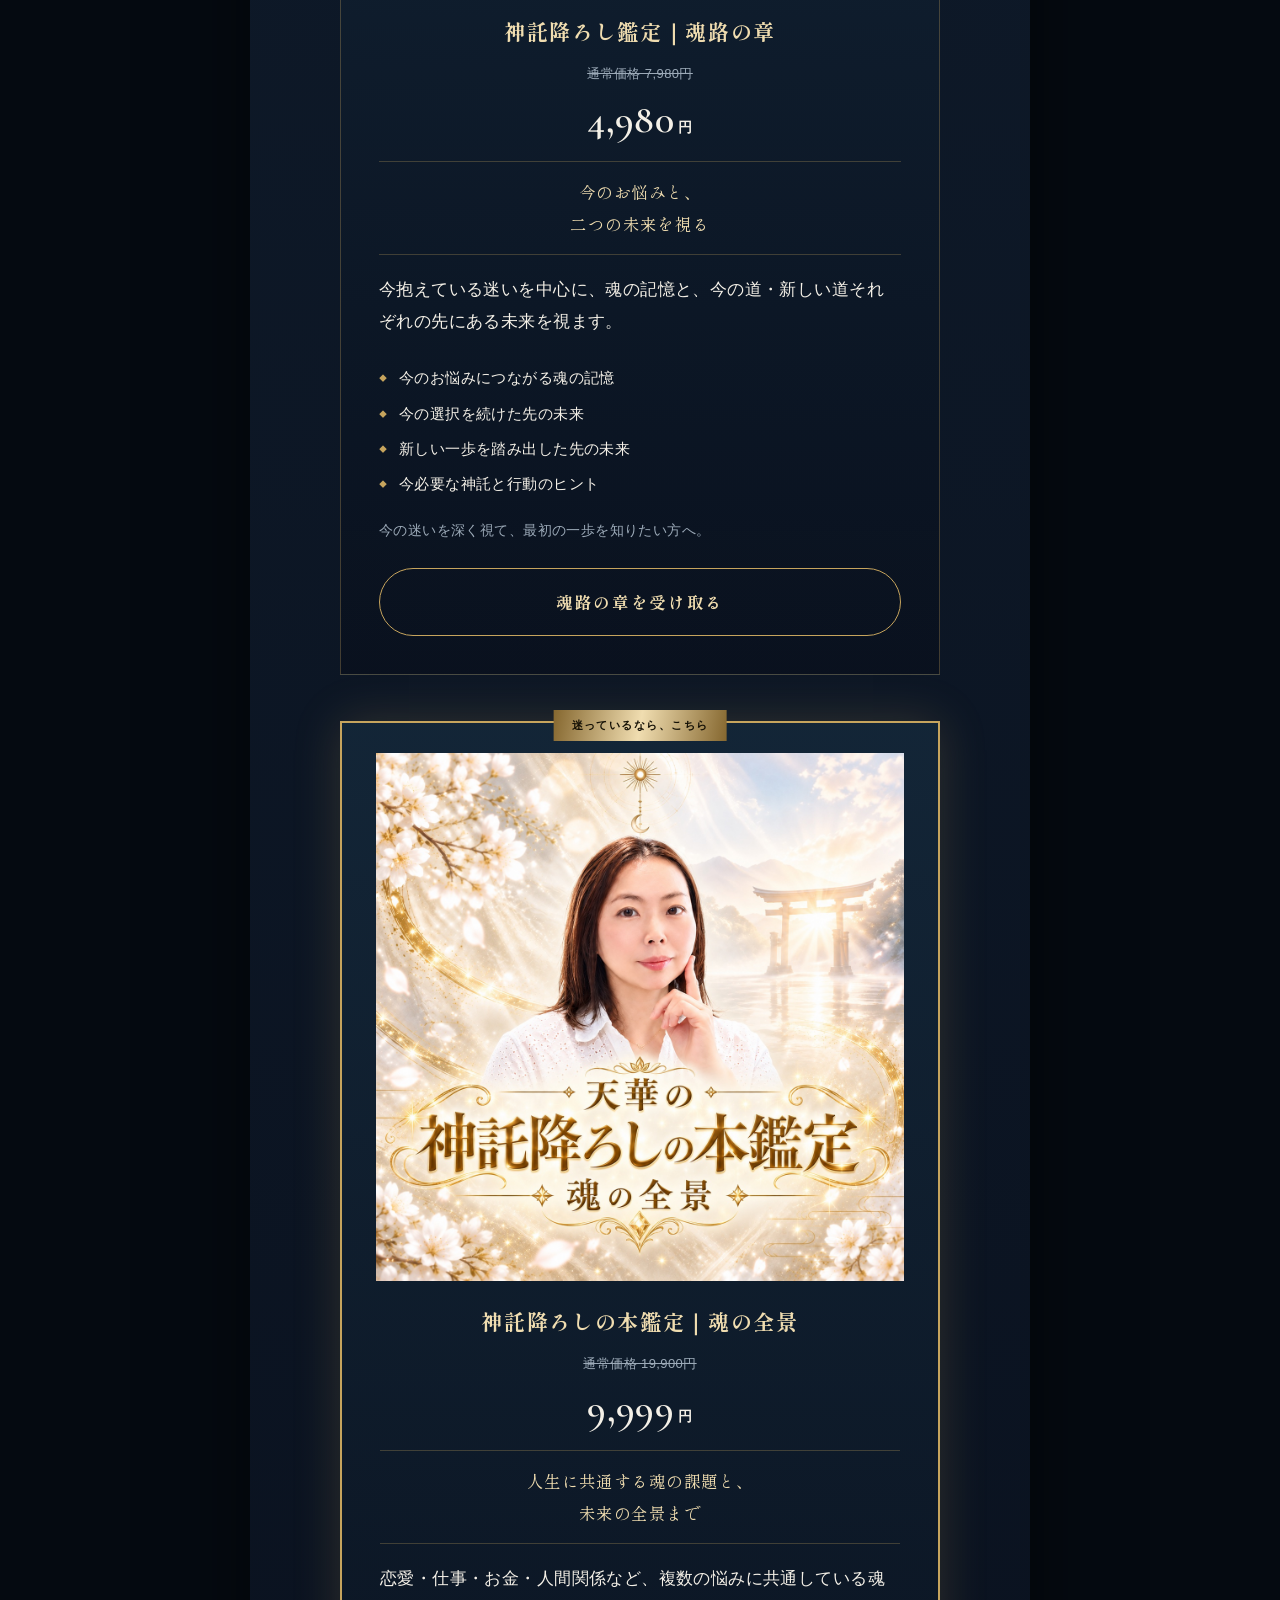
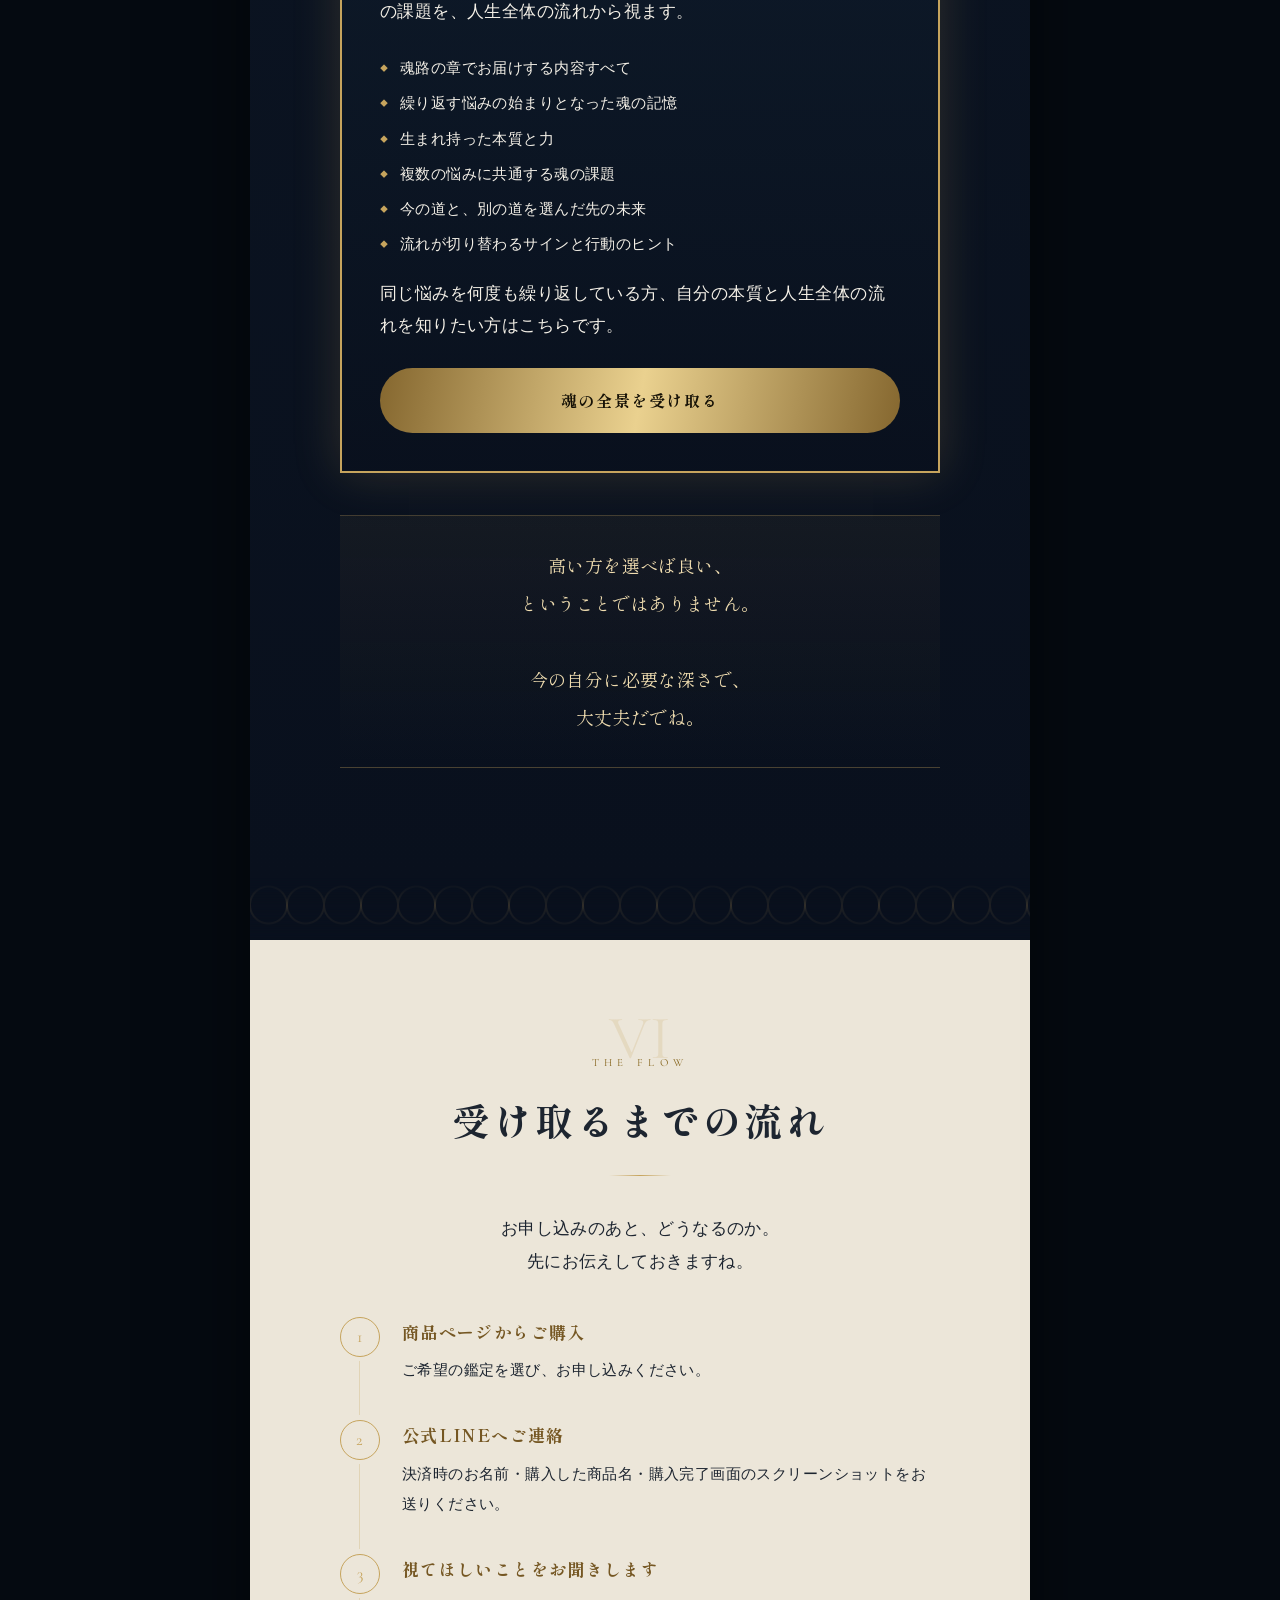
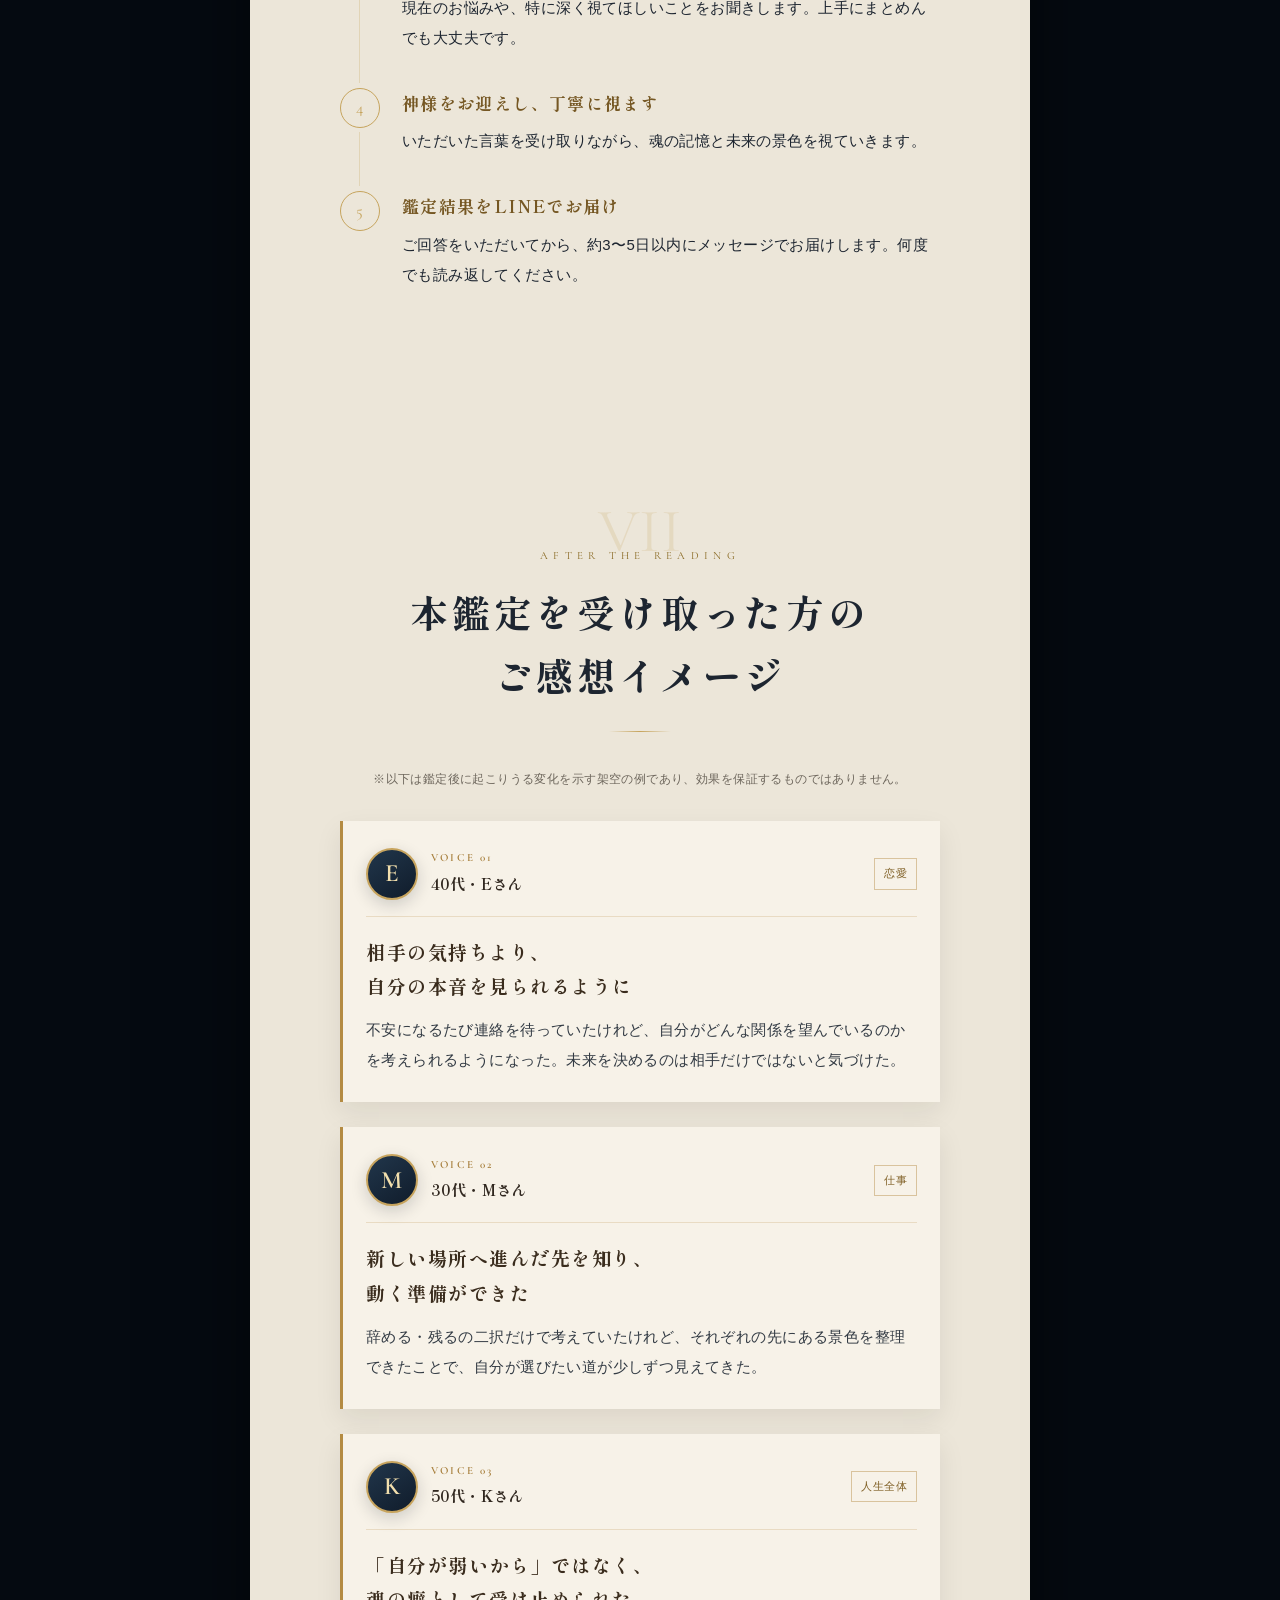
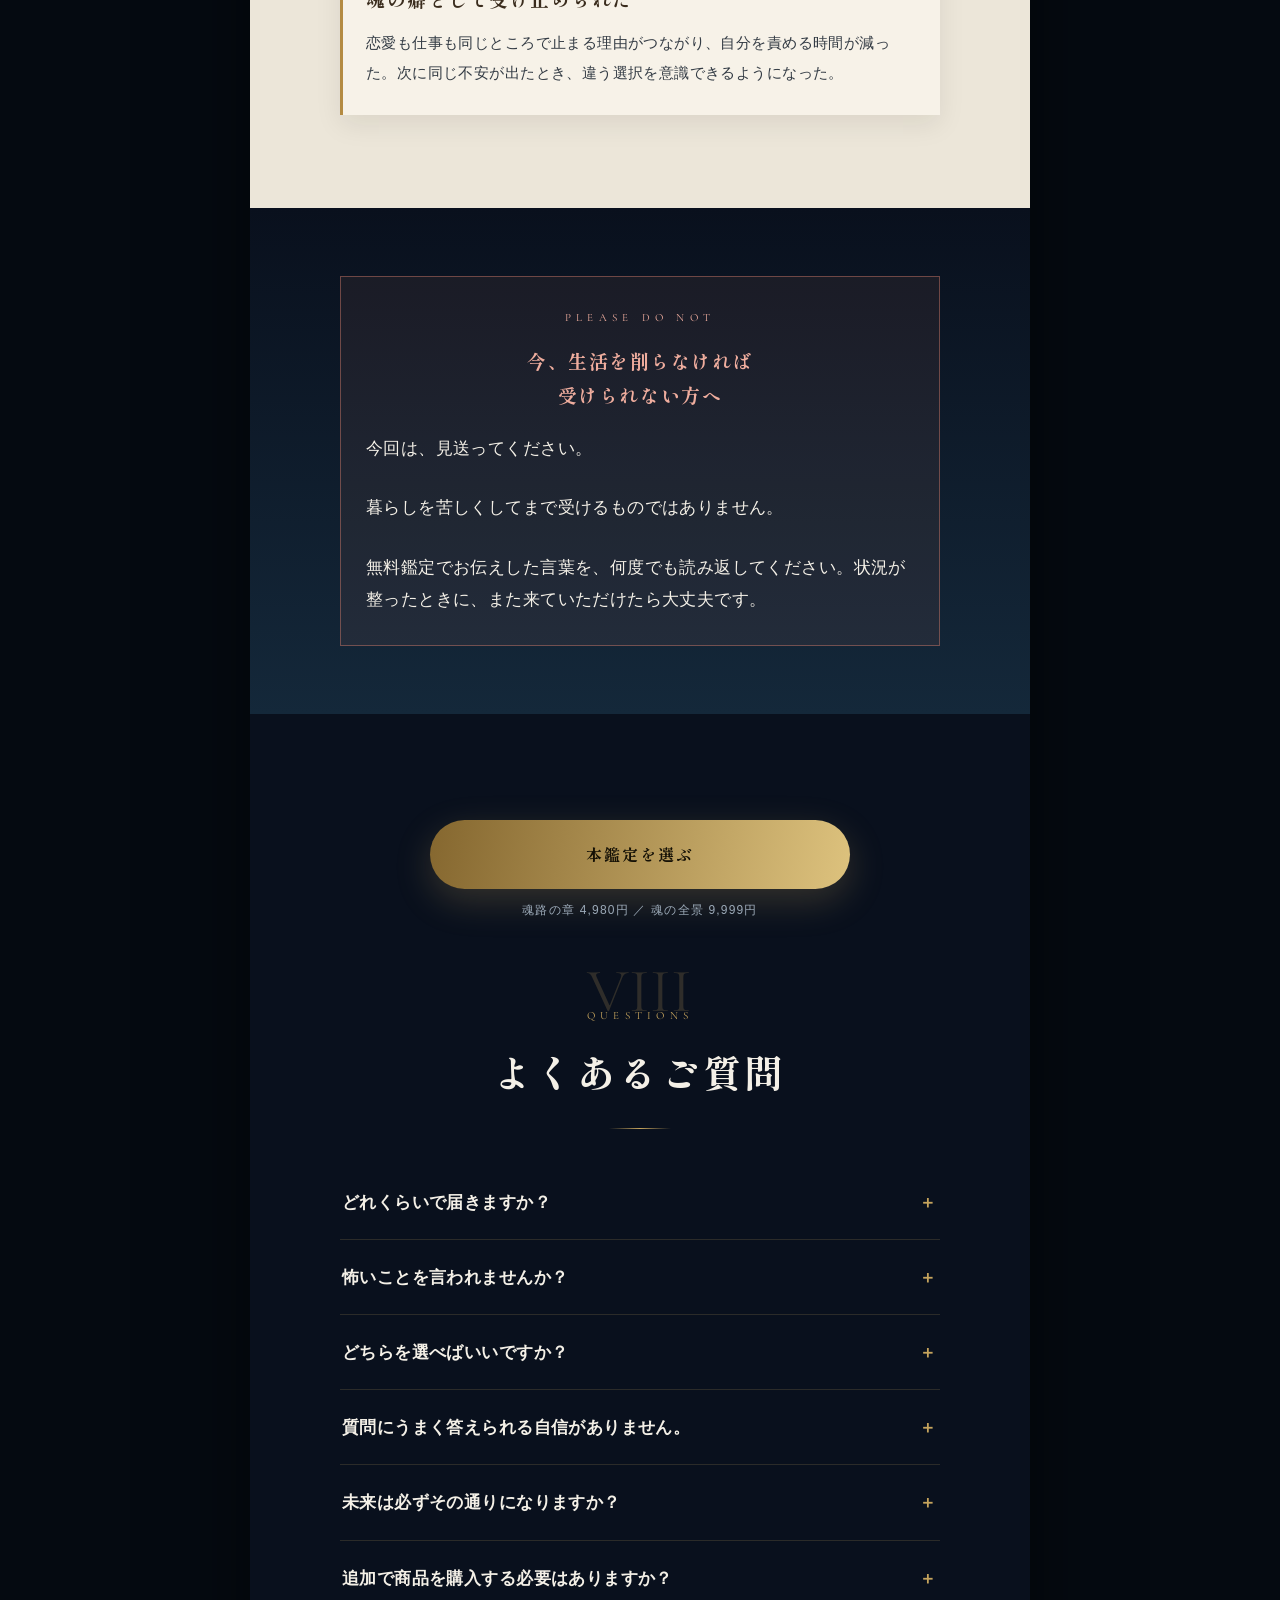
==== commit 90000a58: "Update availability label and add countdown CTA" ====
--- a/index.html
+++ b/index.html
@@ -78,6 +78,7 @@
     .time-value{display:block;font:600 clamp(38px,11vw,59px)/1 "Cormorant Garamond",serif;color:#392f2b;font-variant-numeric:tabular-nums}.time-part:last-child .time-value{color:#b34e39}.time-label{display:block;margin-top:7px;color:#7b6f67;font-size:11px;letter-spacing:.12em}
     .countdown-progress-head{display:flex;justify-content:space-between;gap:14px;margin:20px 6px 8px;color:#756a63;font-size:12px}.countdown-progress-head b{color:#ad4b35;font-family:"Shippori Mincho B1",serif}
     .countdown-track{height:10px;margin:0 6px;border:1px solid #e3cfaa;border-radius:999px;background:#eeeae5;overflow:hidden}.countdown-track span{display:block;width:90%;height:100%;border-radius:inherit;background:linear-gradient(90deg,#b94c31,#efa08d)}
+    .countdown-cta{display:block;max-width:390px;margin:20px auto 0;padding:15px 18px;border-radius:999px;background:linear-gradient(100deg,#86652c,#e4ca86 50%,#86652c);color:#20170d;text-decoration:none;font-family:"Shippori Mincho B1",serif;font-size:15px;font-weight:800;letter-spacing:.1em;box-shadow:0 9px 24px rgba(128,91,38,.22)}
     .countdown-note{margin:15px 10px 0;color:#71665f;font-size:11px;line-height:1.8}.countdown-ended{display:none;margin:23px 0 5px;color:#9b3d2c;font-family:"Shippori Mincho B1",serif;font-size:17px;font-weight:700}.countdown-card.is-ended .countdown-ended{display:block}.countdown-card.is-ended .countdown-progress{display:none}
     .big{font-family:"Shippori Mincho B1",serif;text-align:center;font-size:clamp(27px,7.8vw,42px);line-height:1.65;font-weight:800;margin:46px 0}
     .quote{margin:42px 0;padding:31px 20px;border-top:1px solid rgba(198,164,93,.3);border-bottom:1px solid rgba(198,164,93,.3);text-align:center;font-family:"Shippori Mincho B1",serif;font-size:18px;line-height:2.1;color:var(--gold-hi);background:linear-gradient(180deg,rgba(198,164,93,.06),transparent)}
@@ -195,8 +196,9 @@
         <div class="time-part"><span class="time-value" data-seconds>59</span><span class="time-label">秒</span></div>
       </div>
       <div class="countdown-progress">
-        <div class="countdown-progress-head"><span>今月お受けできる伴走枠</span><b>残りわずか</b></div>
-        <div class="countdown-track" role="img" aria-label="今月お受けできる伴走枠は残りわずか"><span></span></div>
+        <div class="countdown-progress-head"><span>今月お受けできる本鑑定枠</span><b>残りわずか</b></div>
+        <div class="countdown-track" role="img" aria-label="今月お受けできる本鑑定枠は残りわずか"><span></span></div>
+        <a class="countdown-cta" href="#products">本鑑定を選ぶ</a>
         <p class="countdown-note">このページを初めて開いてから3日間。<br>再読み込みしても残り時間は戻りません。</p>
       </div>
       <p class="countdown-ended">3日間のご案内は終了しました。<br>現在の受付状況は、下の商品案内をご確認ください。</p>
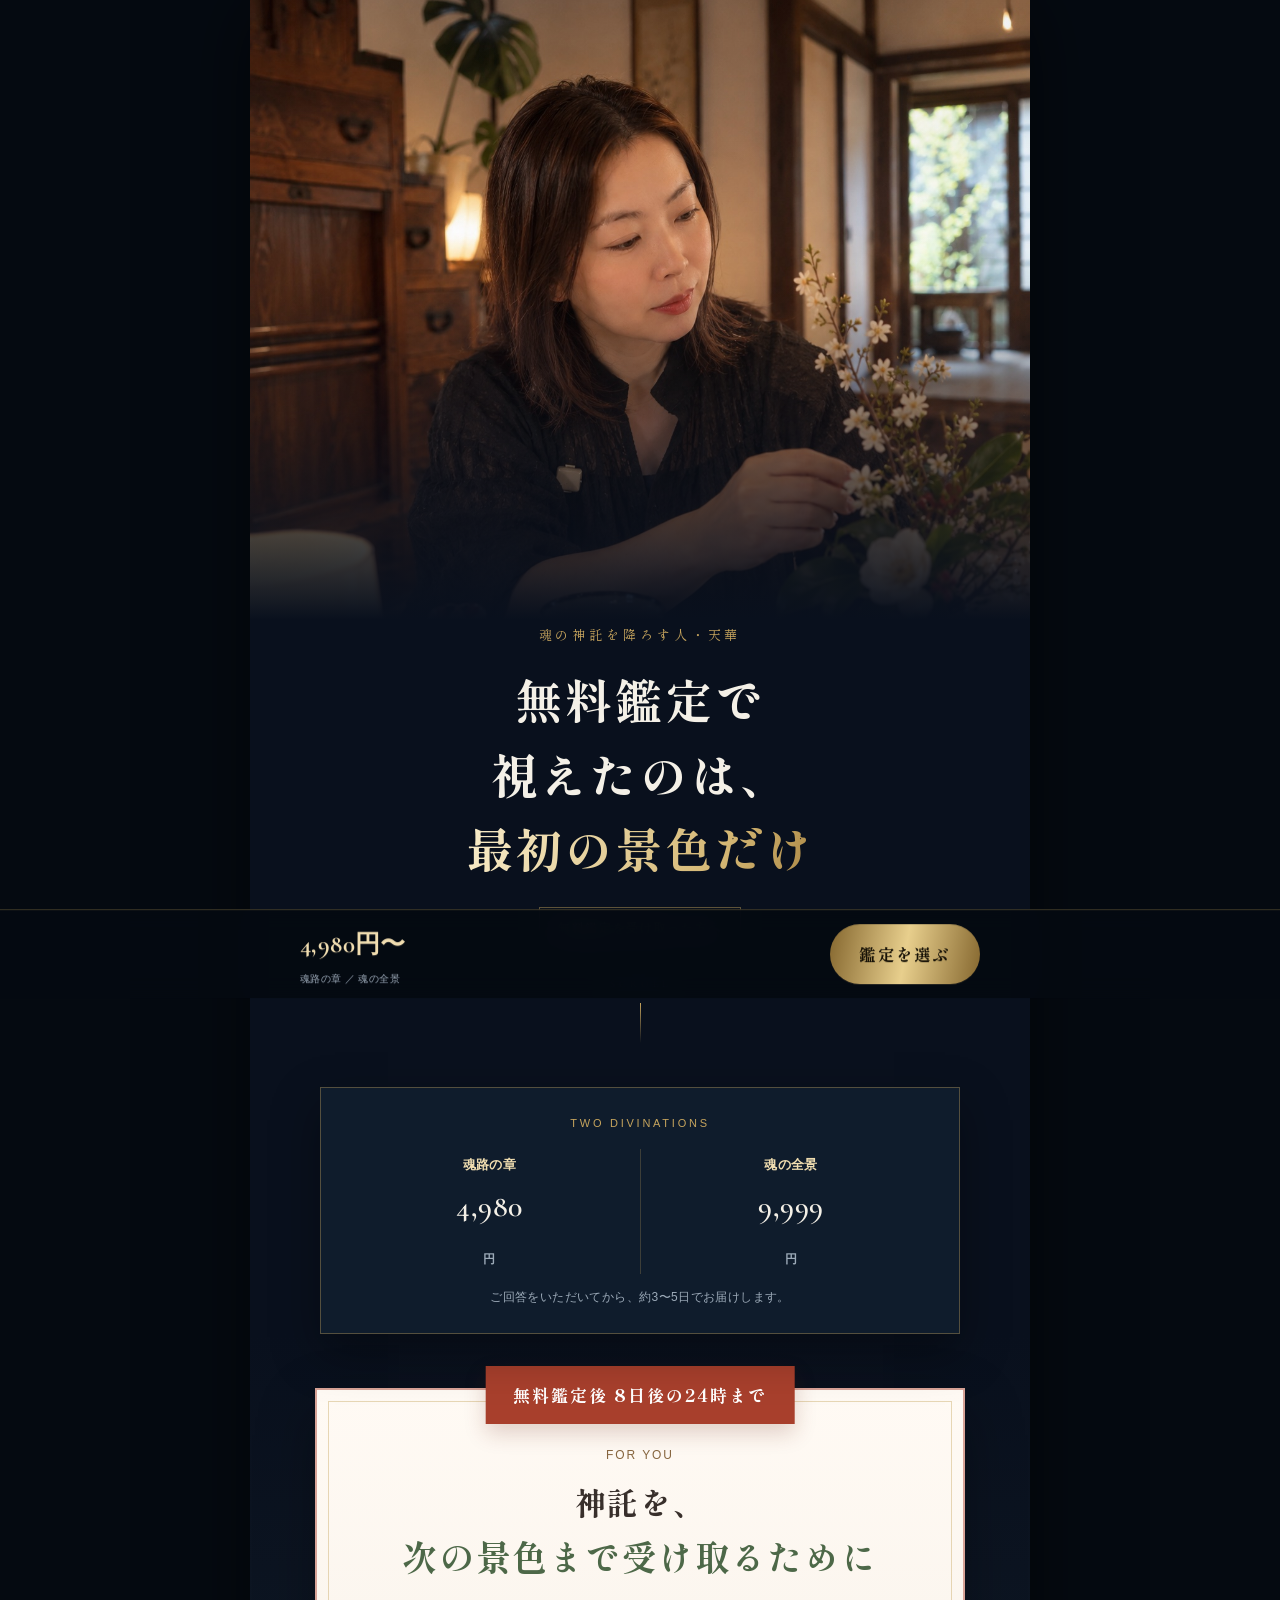
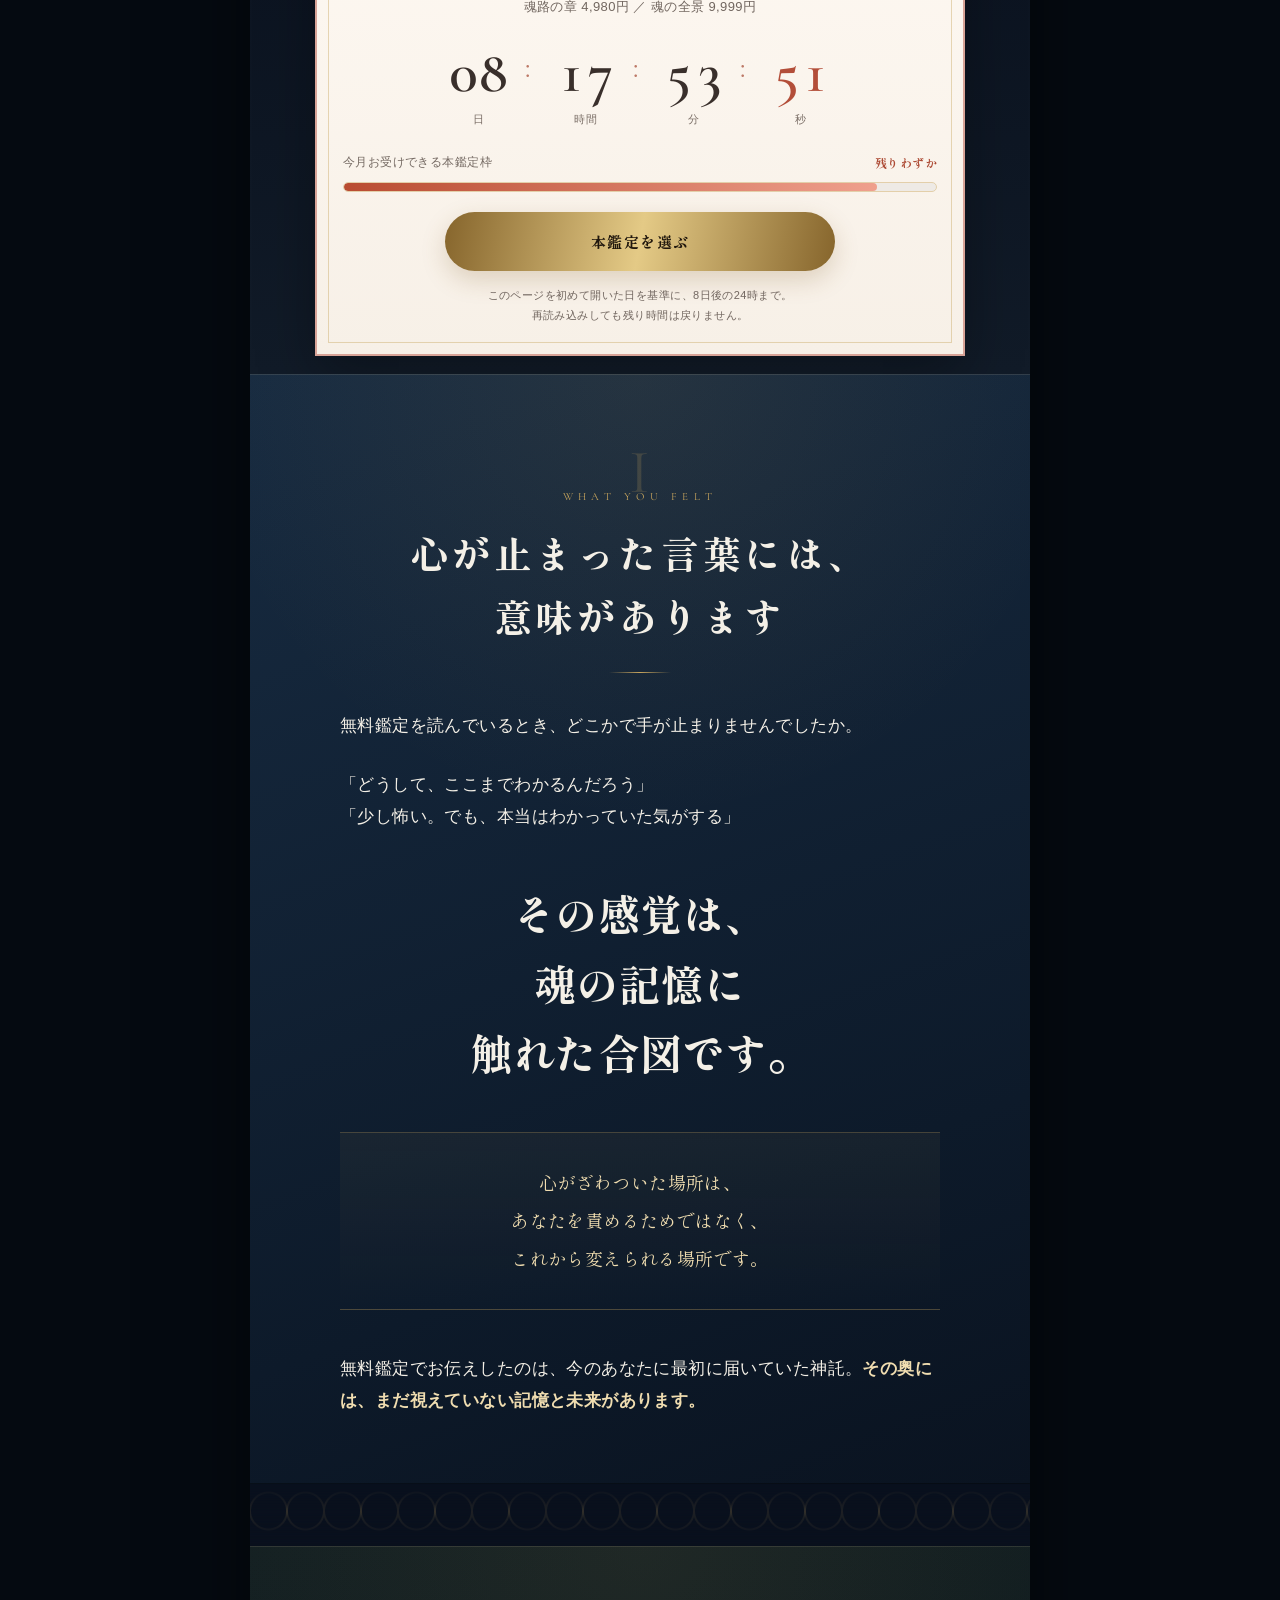
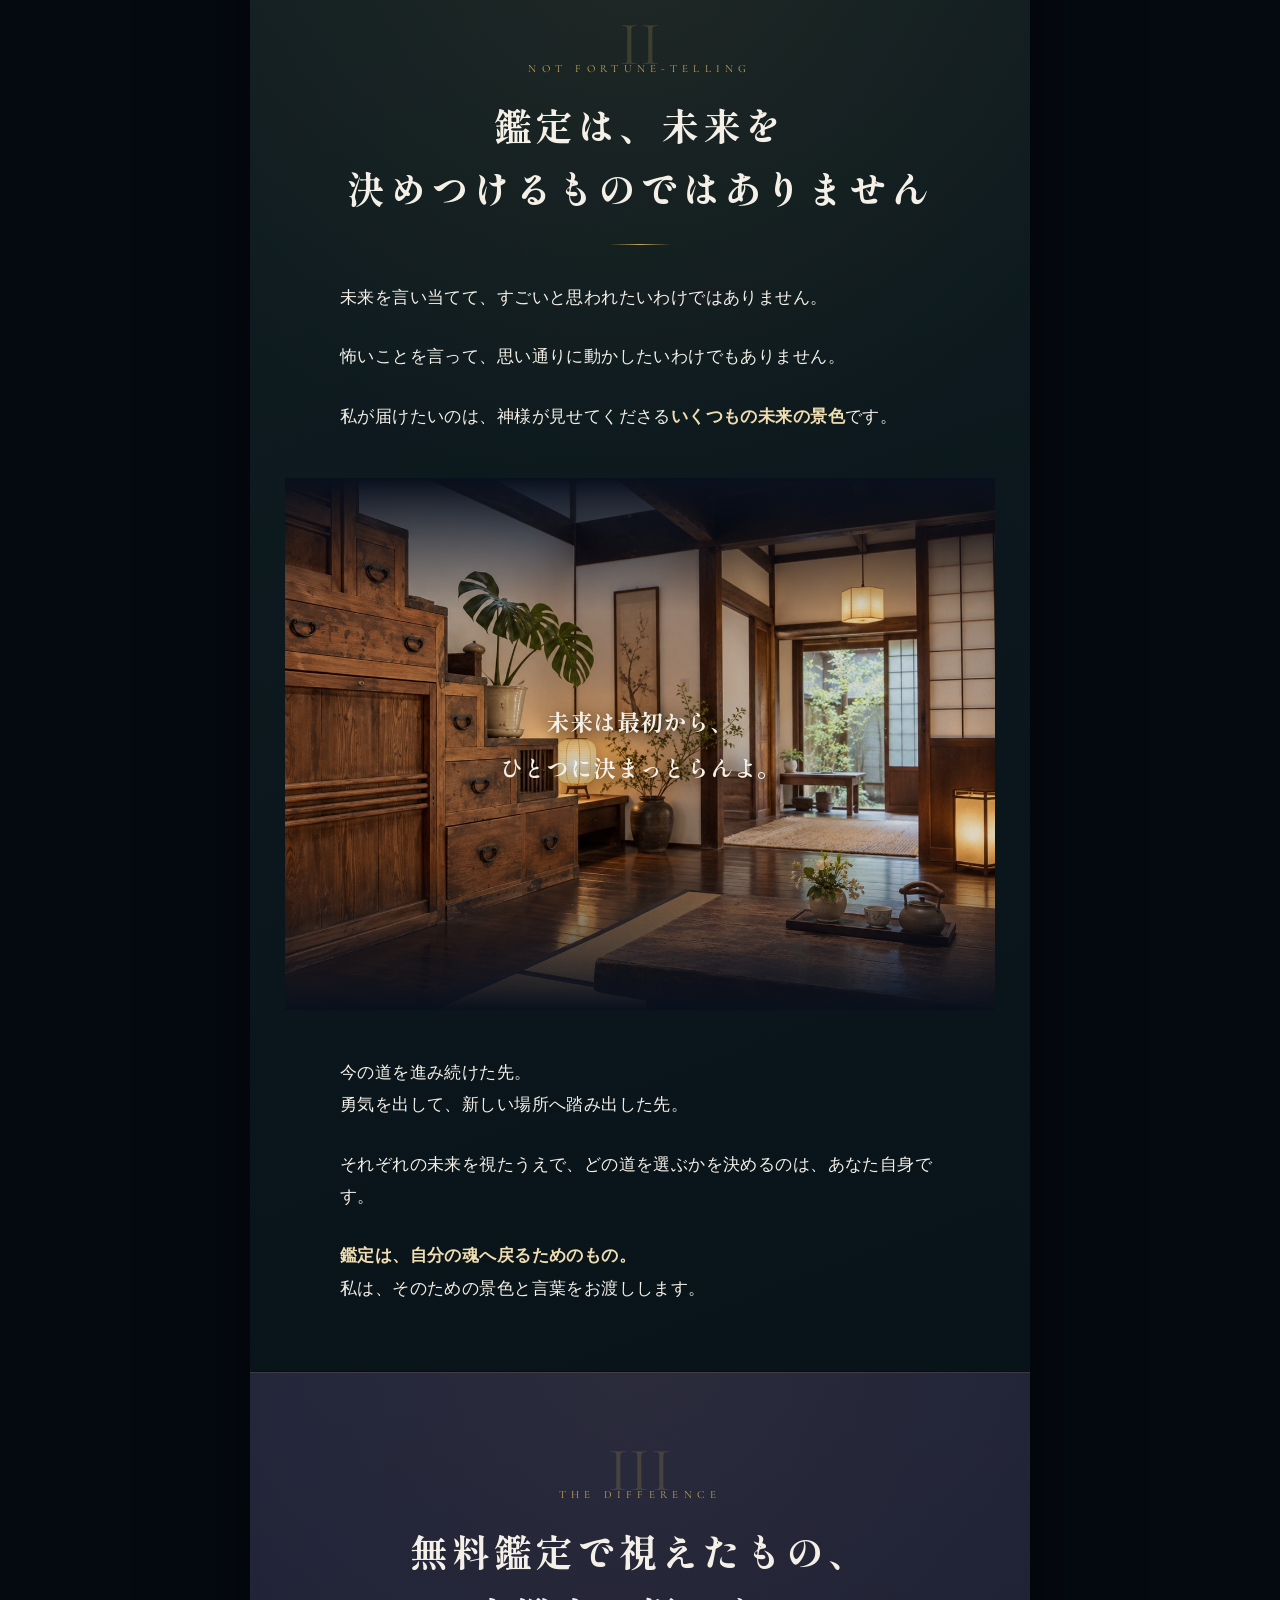
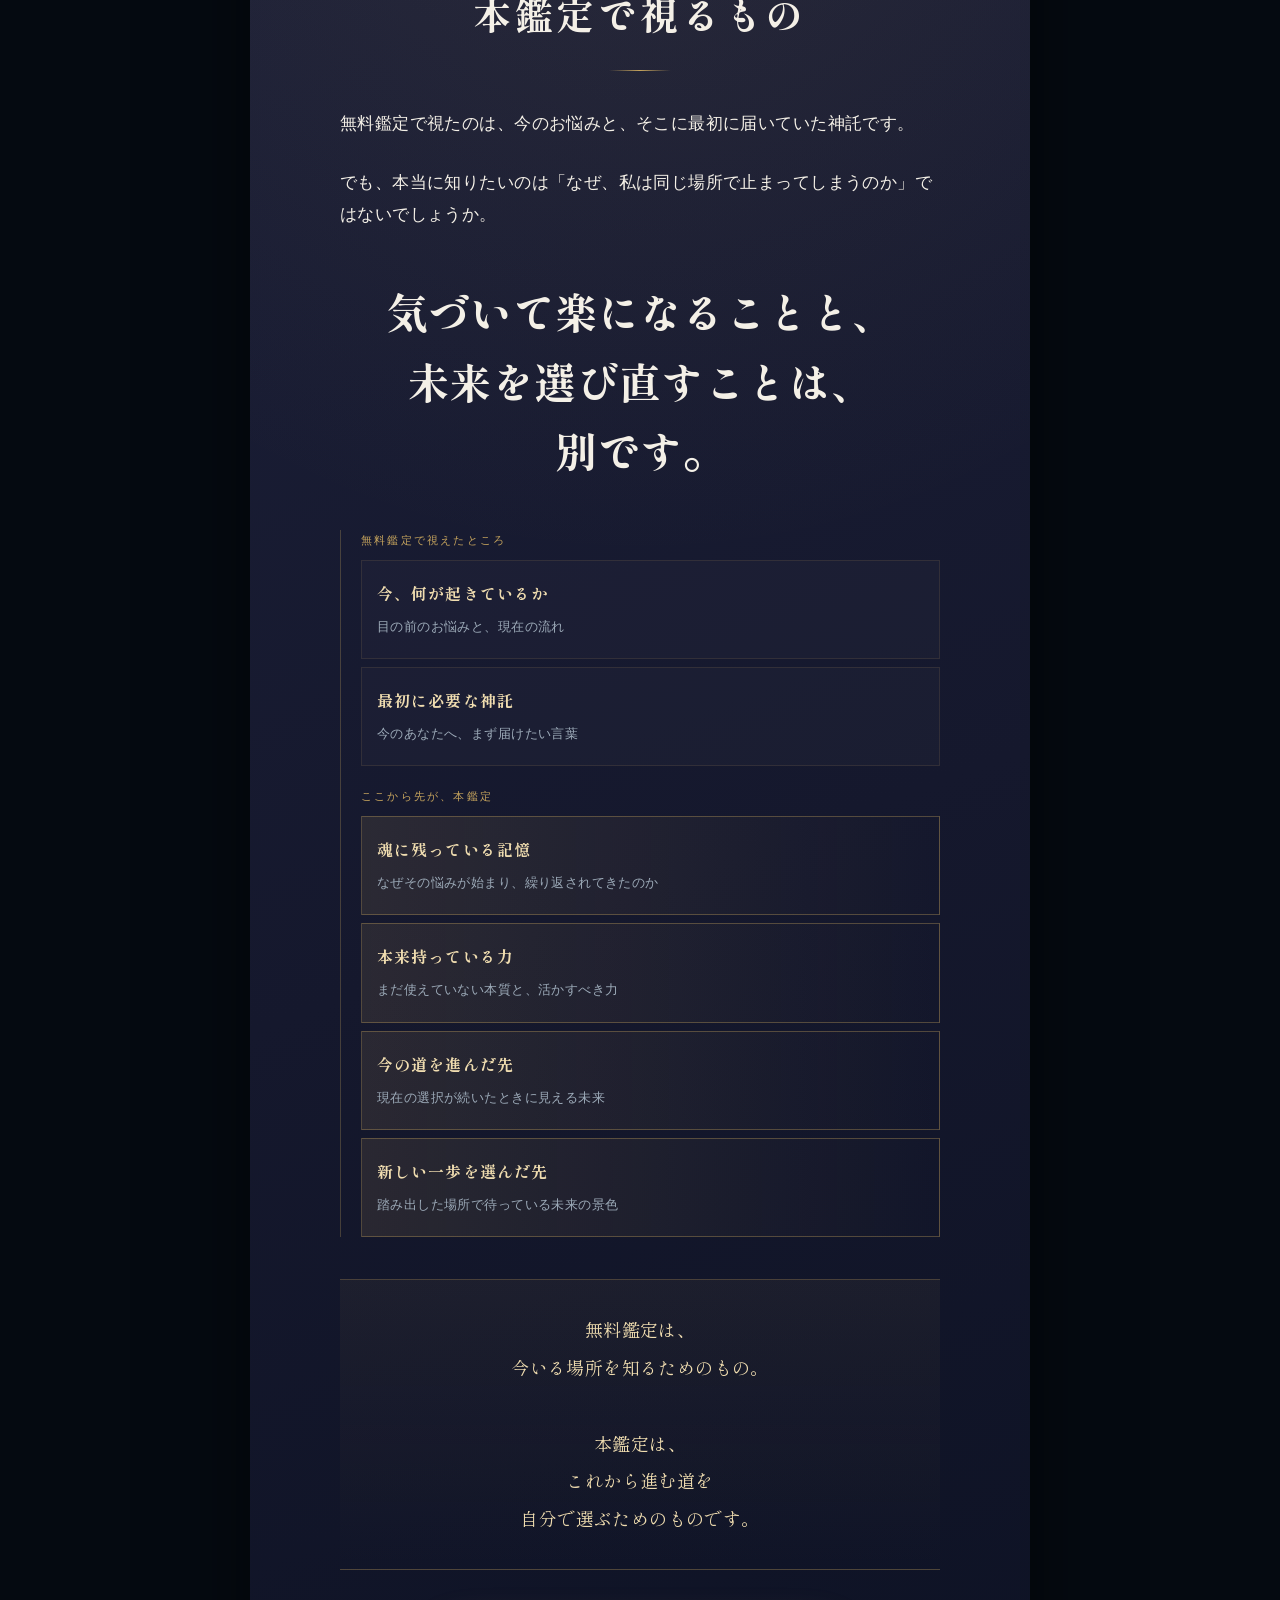
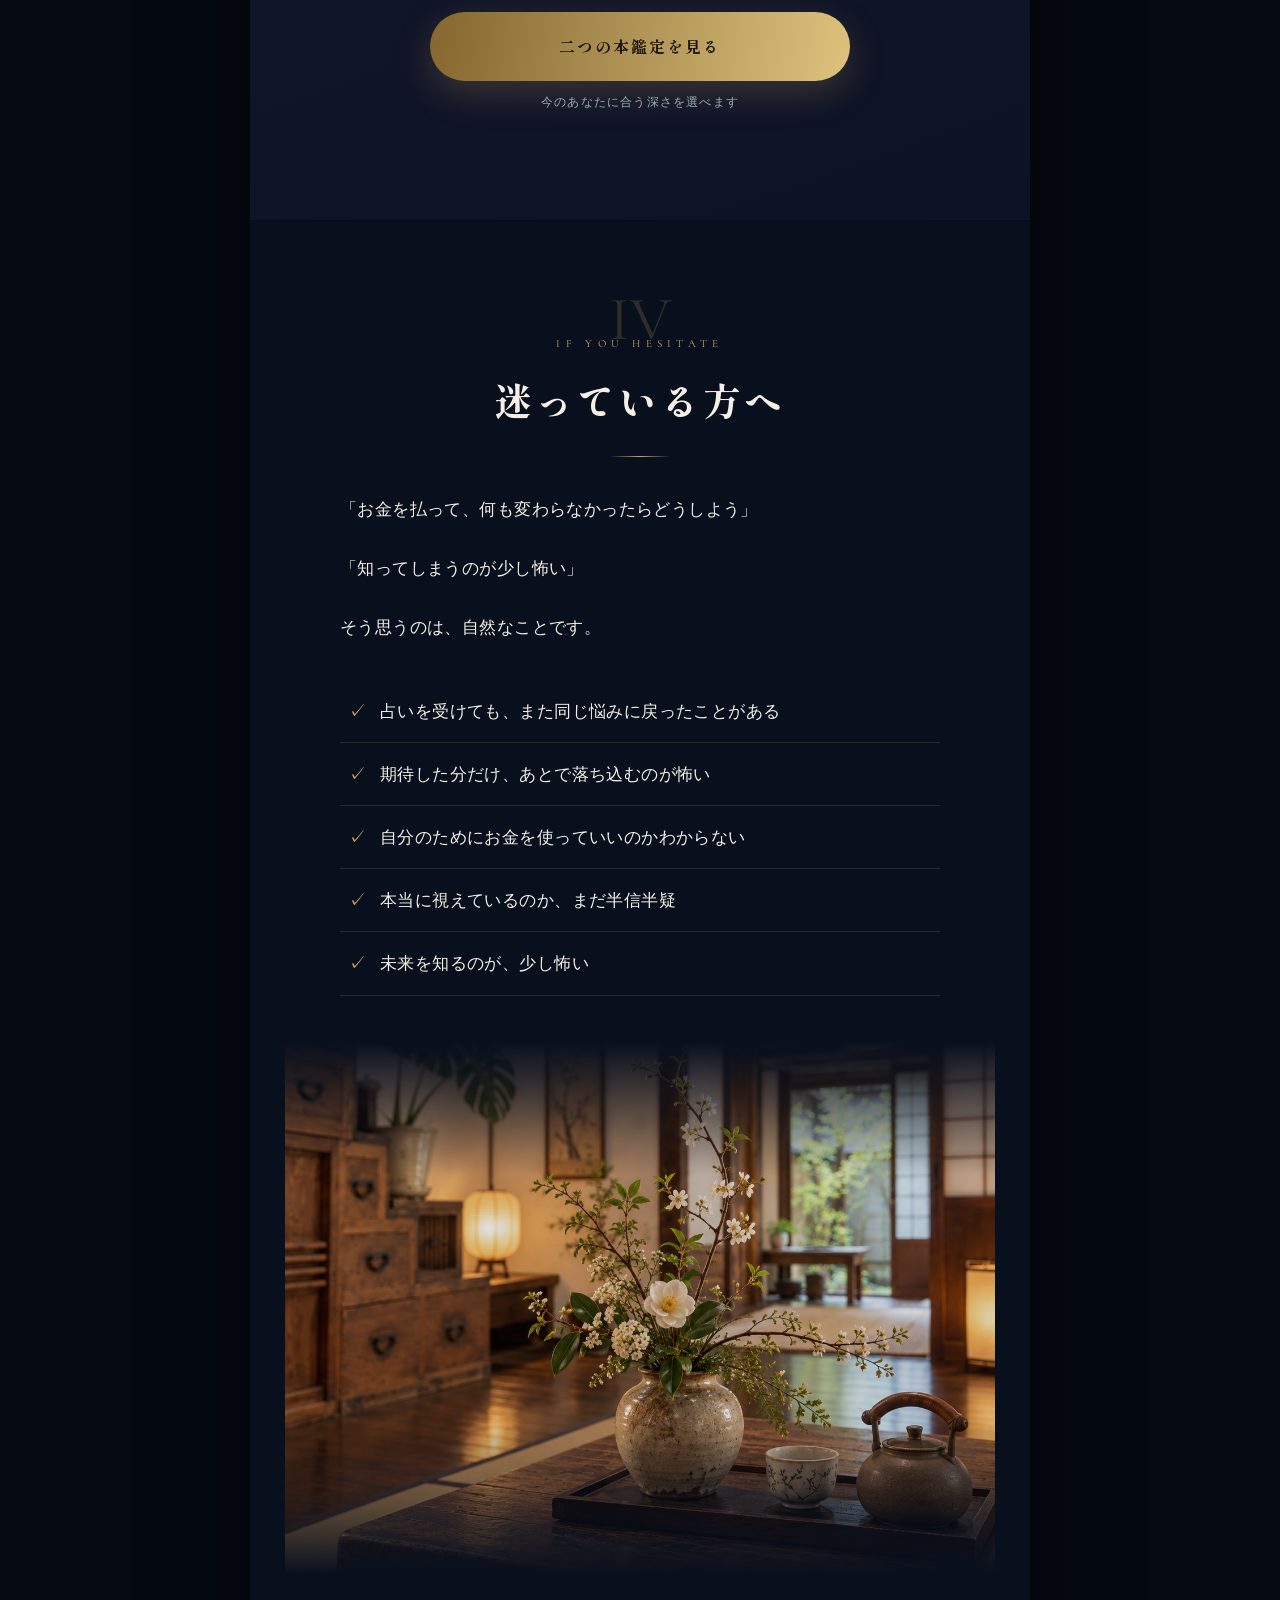
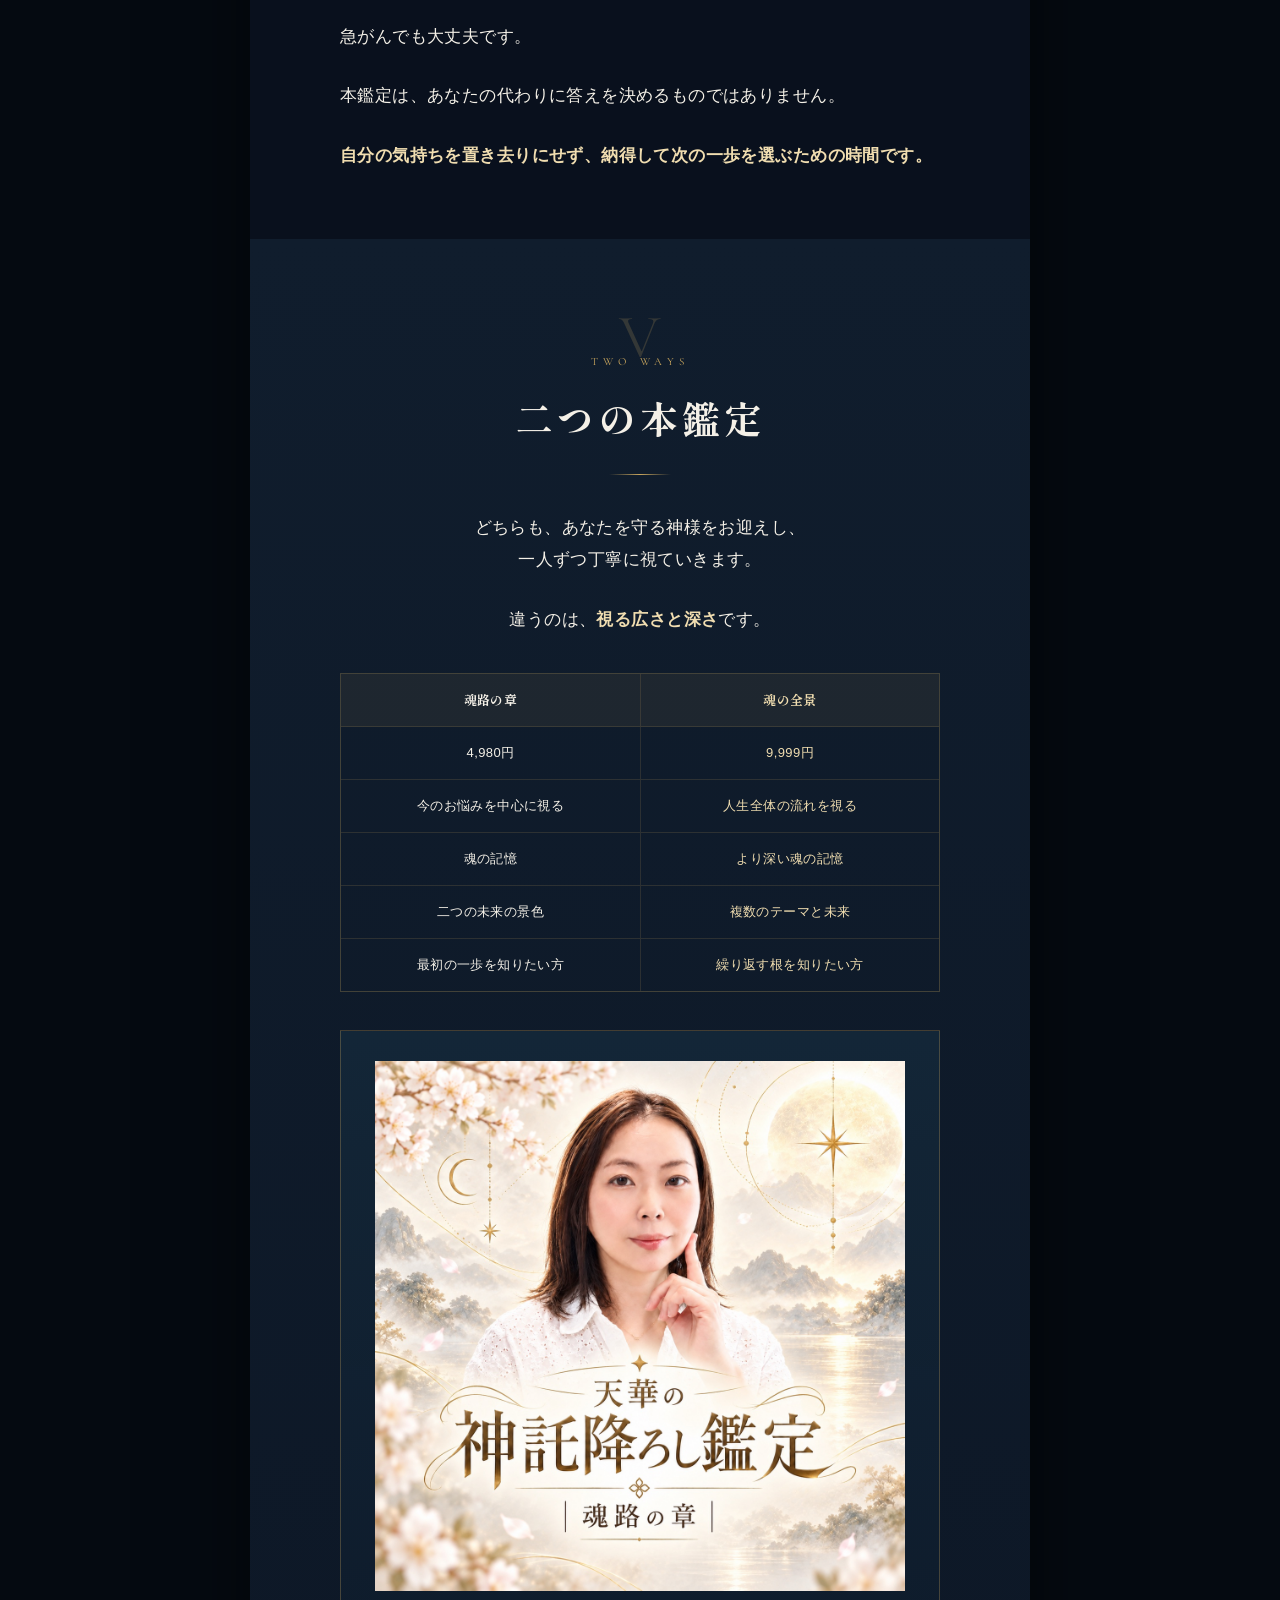
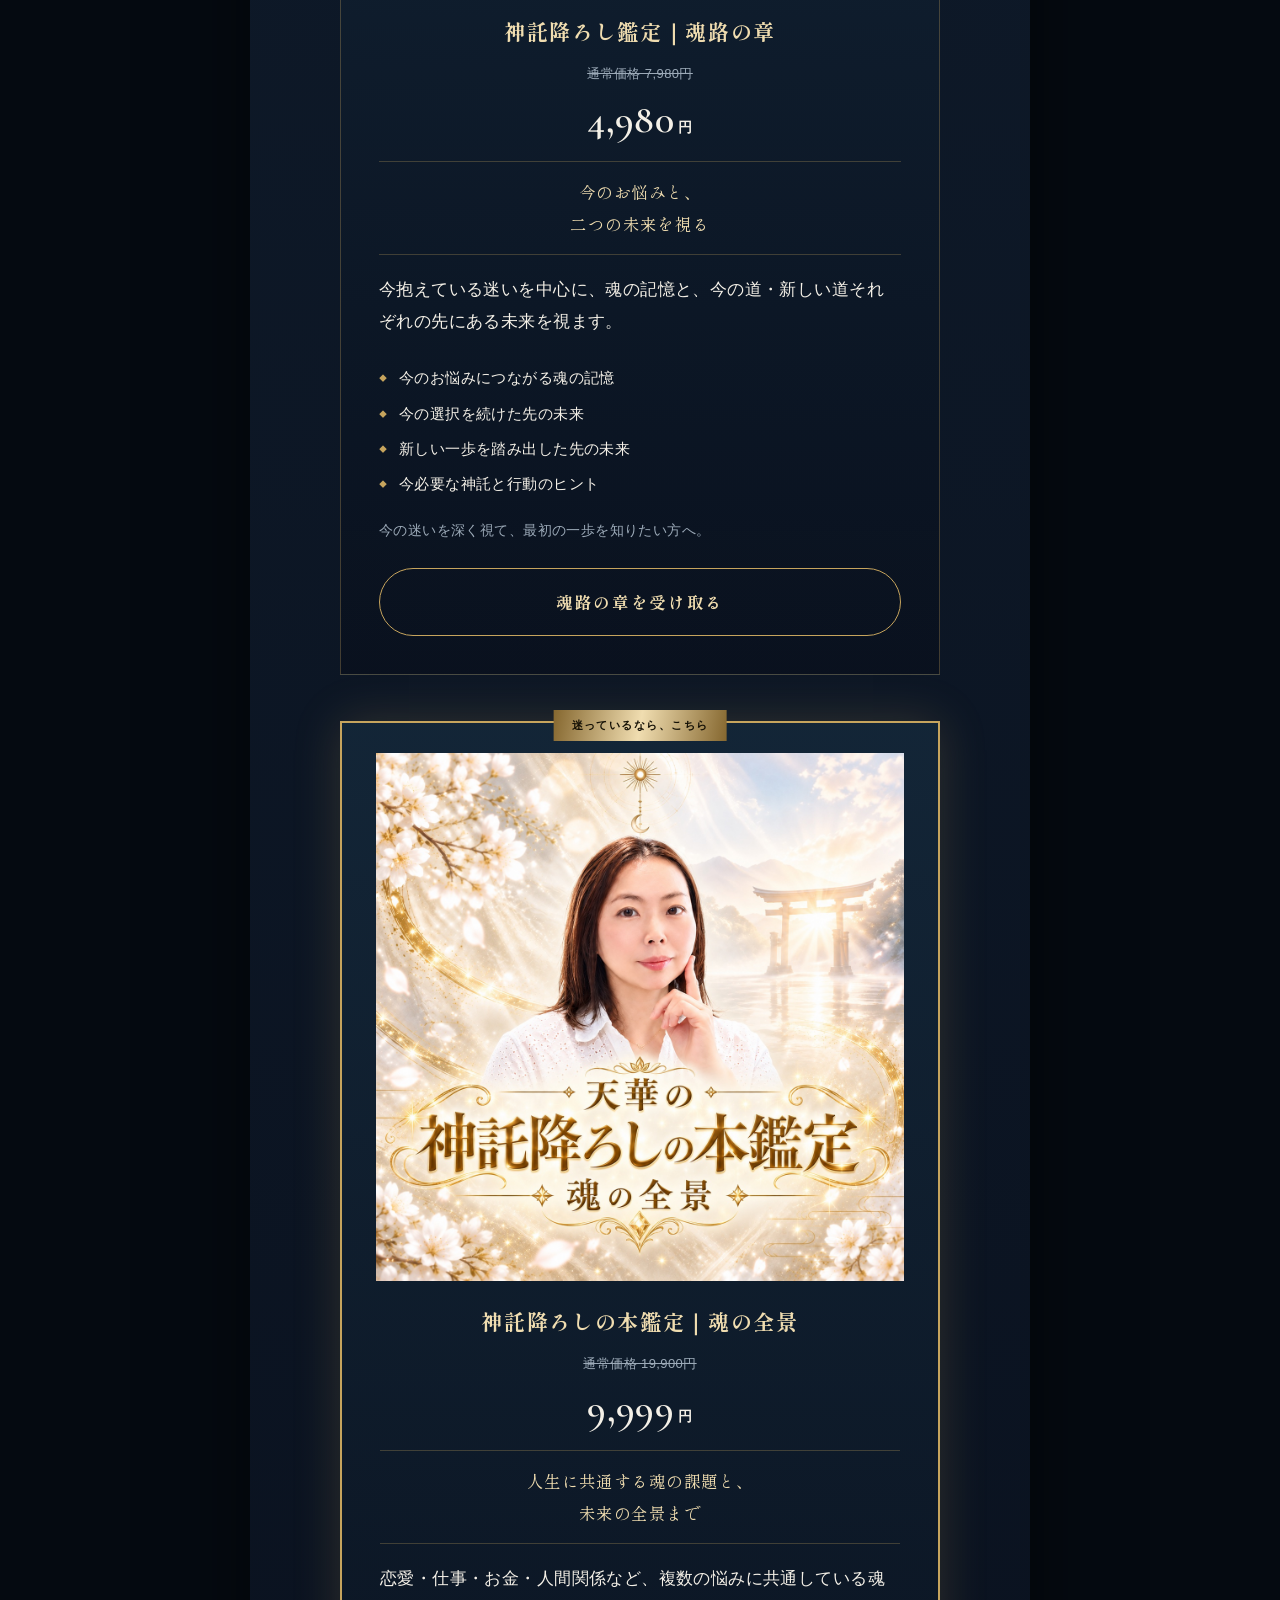
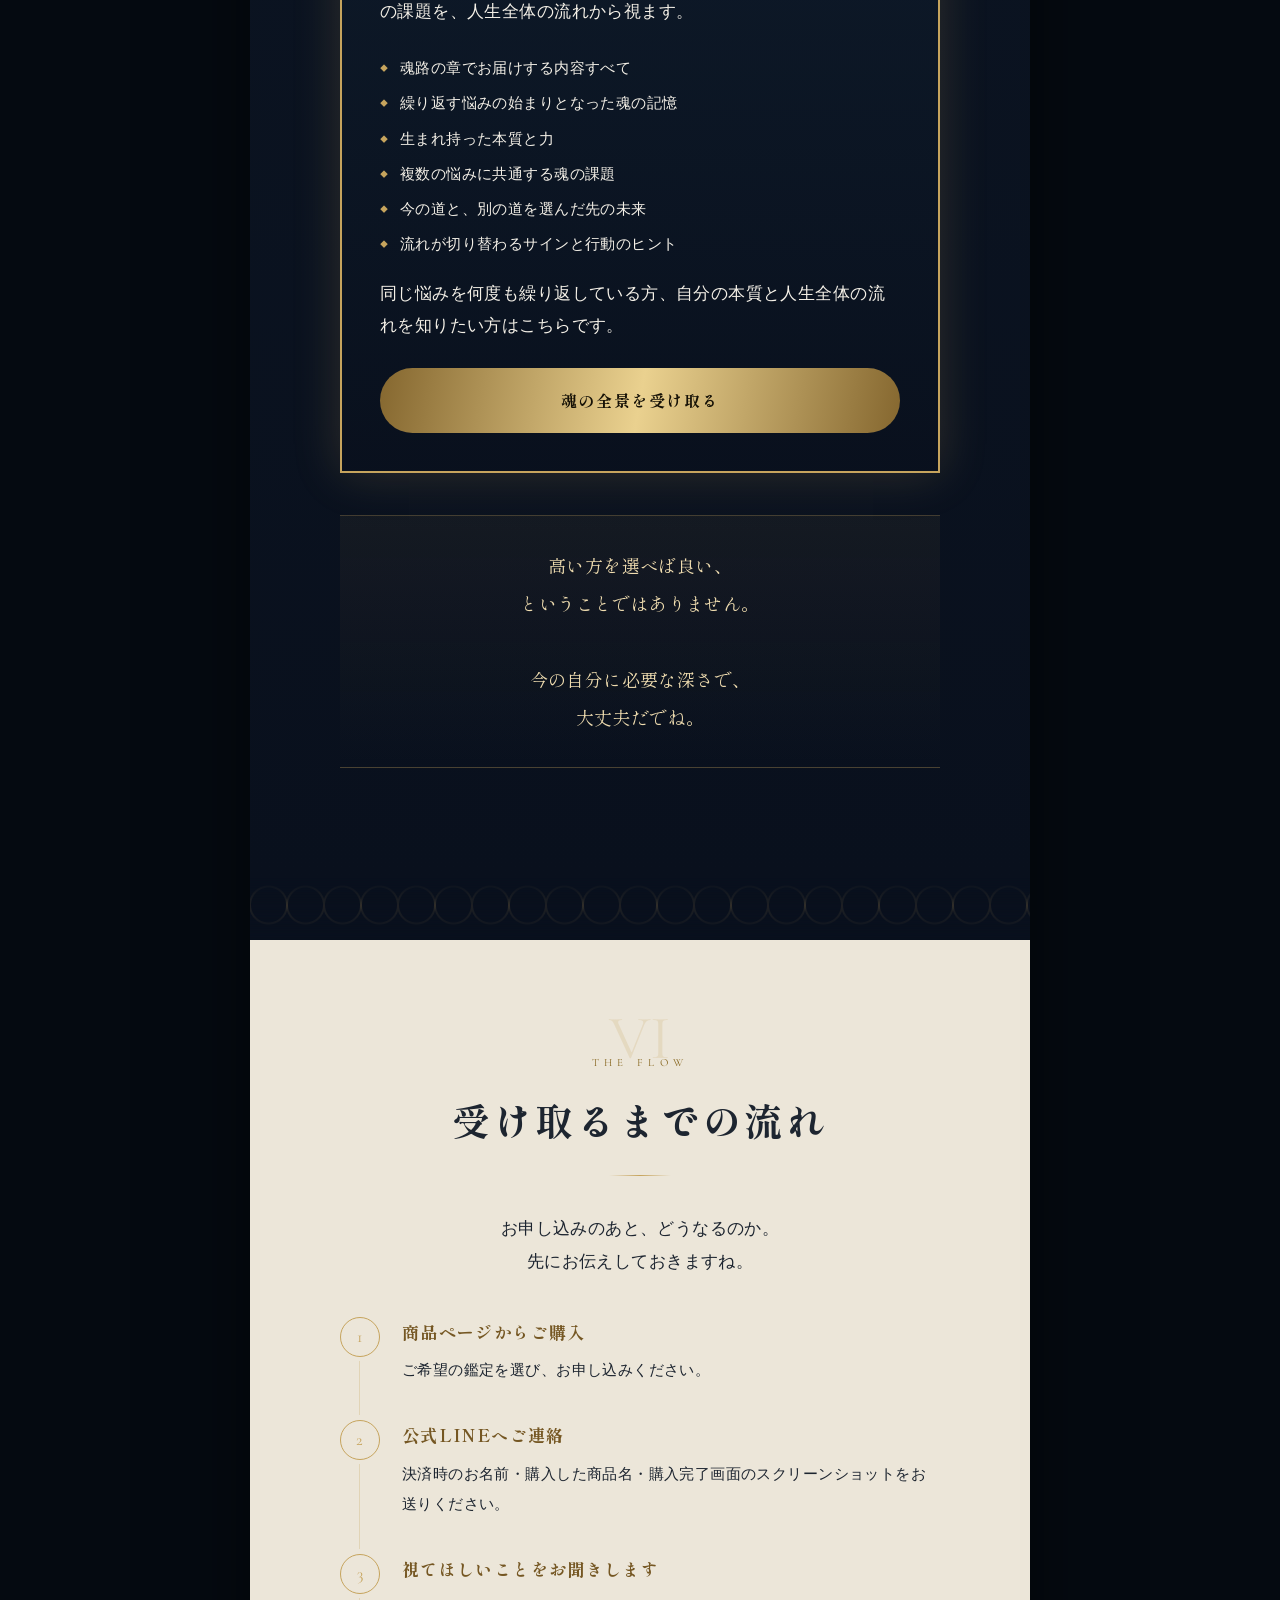
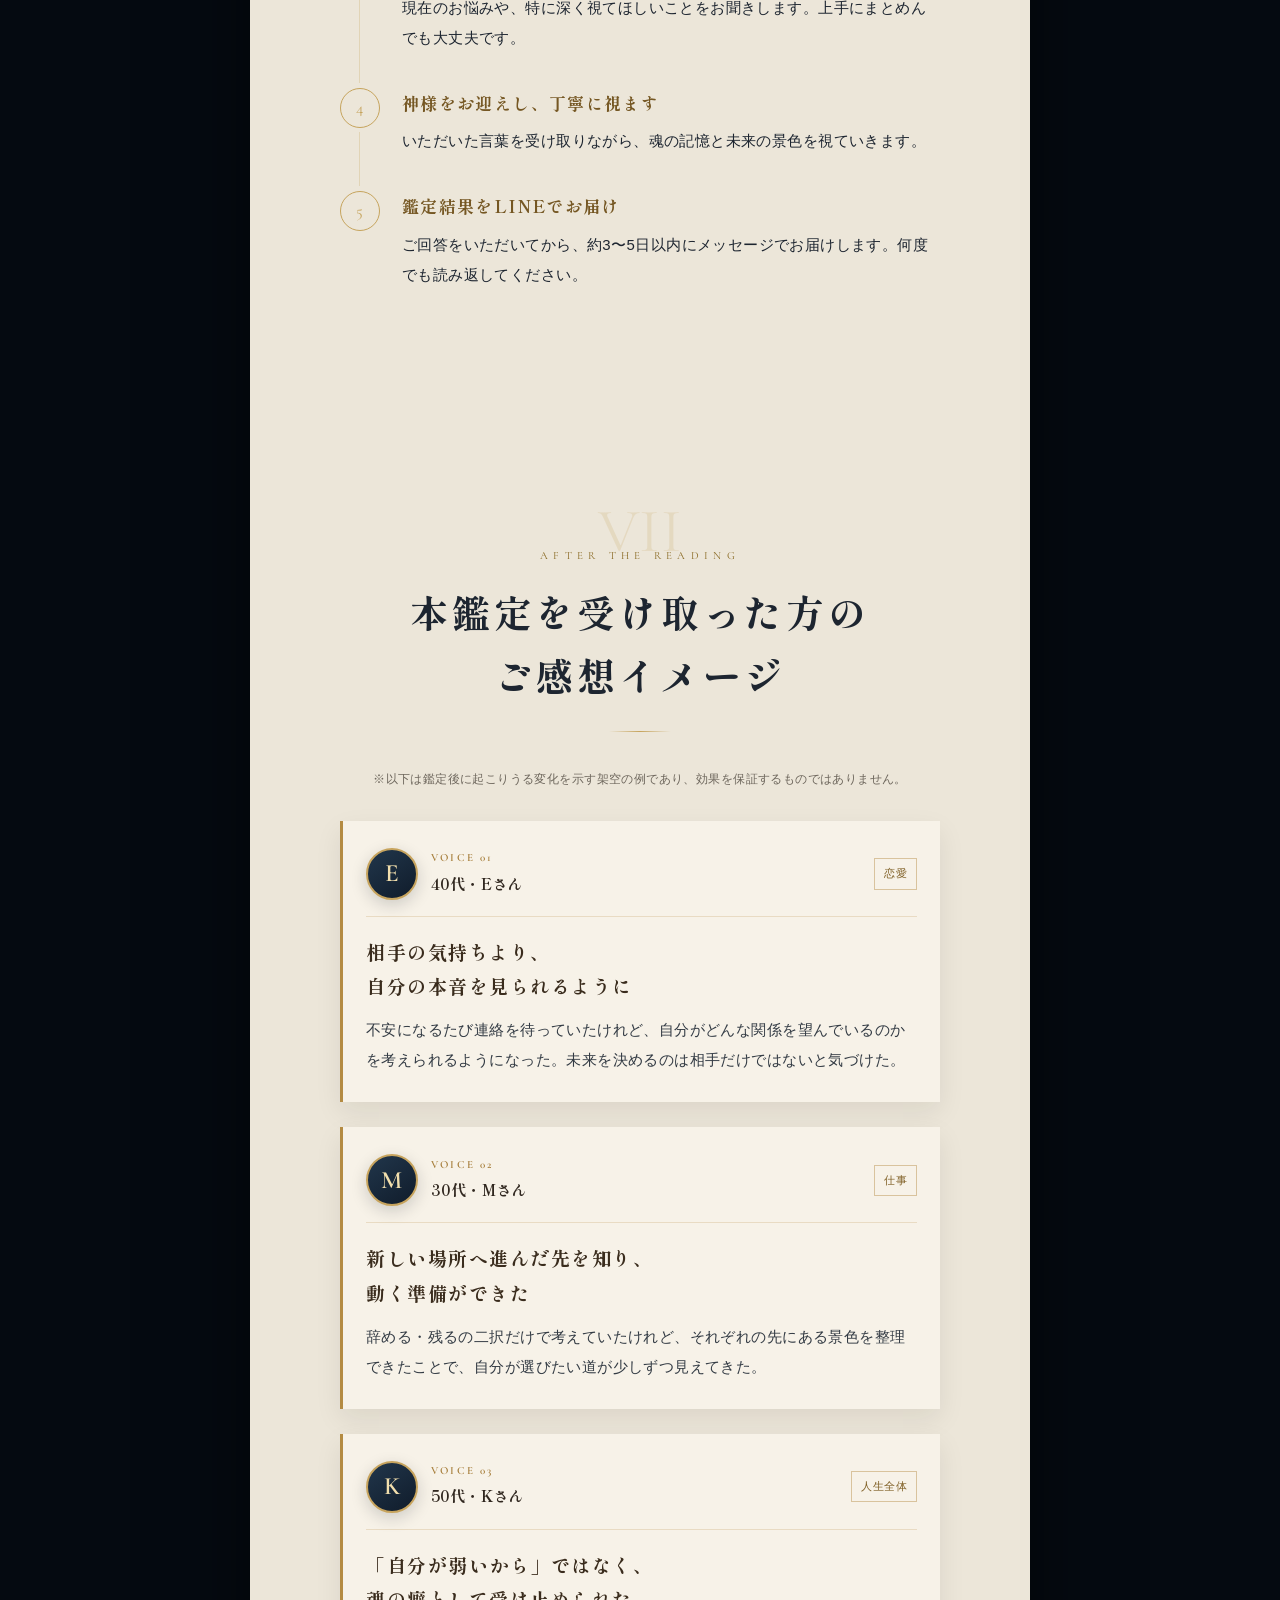
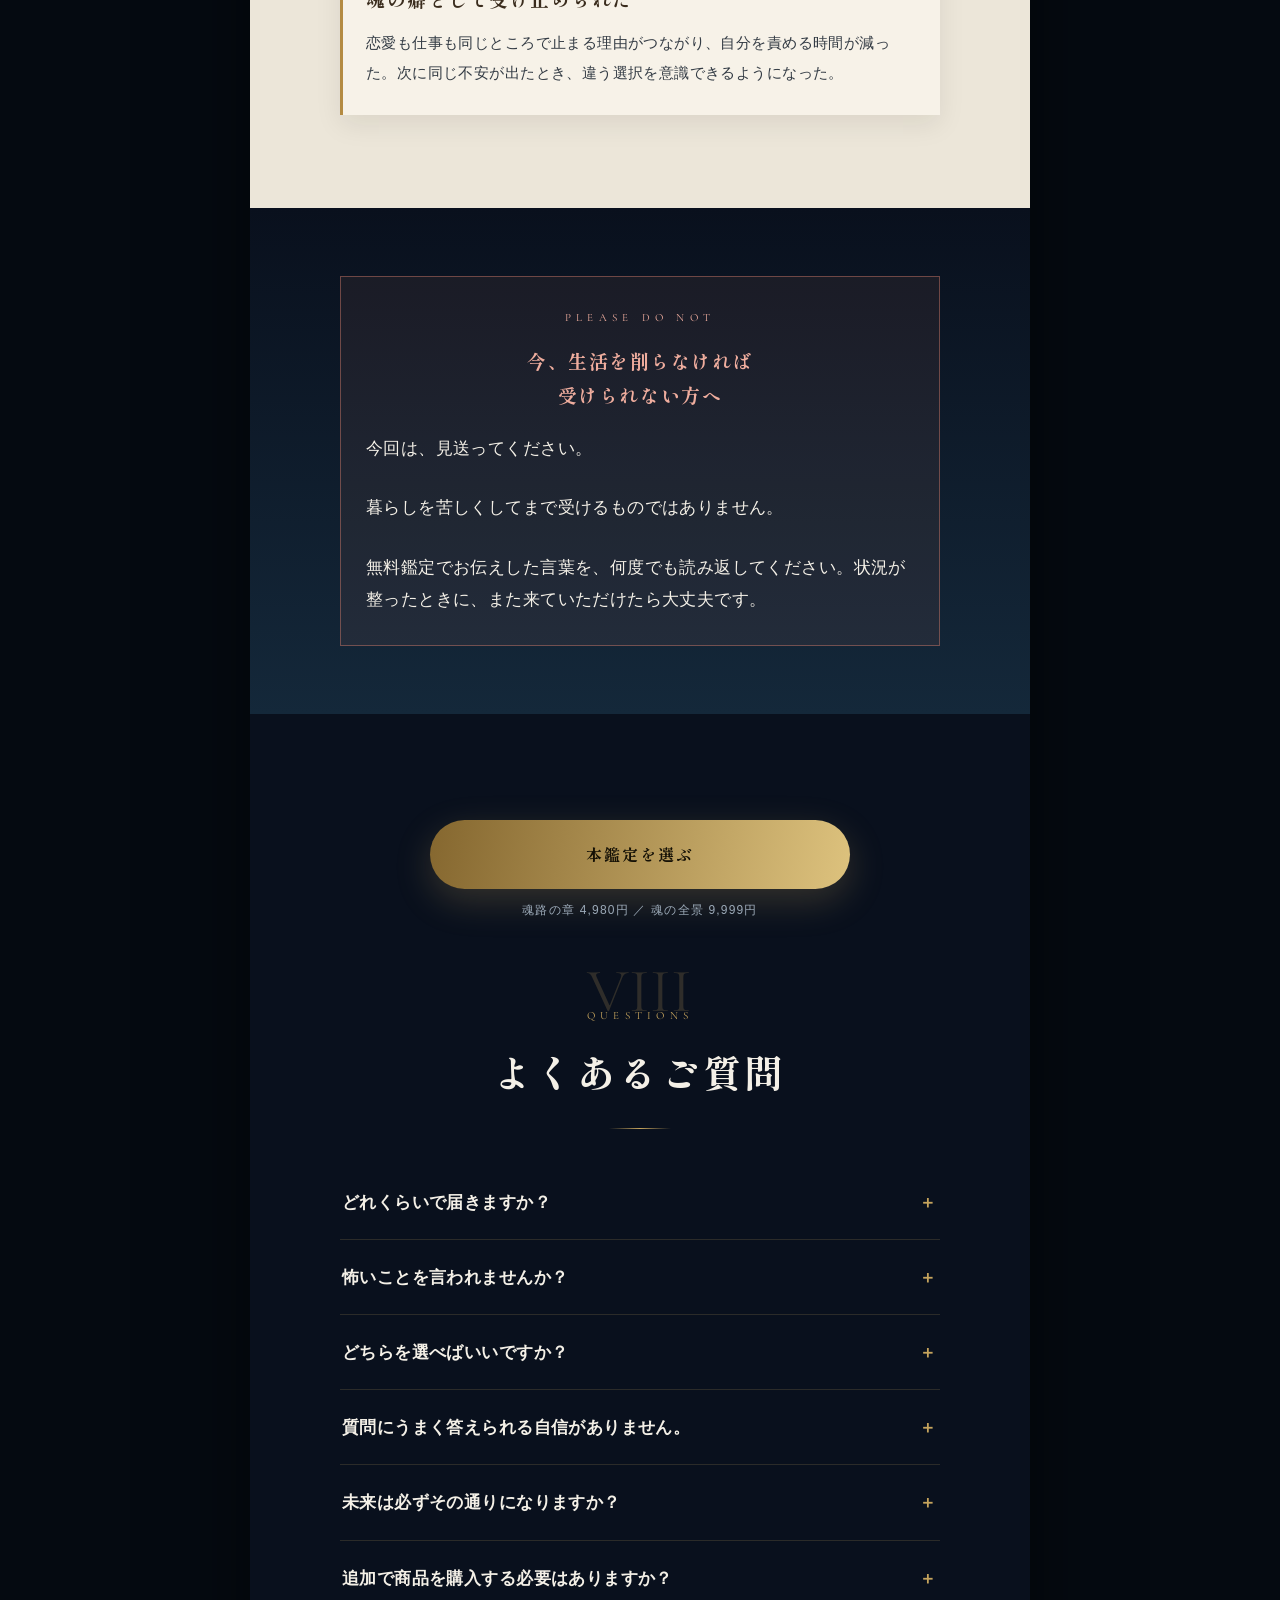
==== commit 23bcfa8c: "Set limited-price countdown to 8th-day midnight" ====
--- a/index.html
+++ b/index.html
@@ -79,7 +79,7 @@
     .countdown-progress-head{display:flex;justify-content:space-between;gap:14px;margin:20px 6px 8px;color:#756a63;font-size:12px}.countdown-progress-head b{color:#ad4b35;font-family:"Shippori Mincho B1",serif}
     .countdown-track{height:10px;margin:0 6px;border:1px solid #e3cfaa;border-radius:999px;background:#eeeae5;overflow:hidden}.countdown-track span{display:block;width:90%;height:100%;border-radius:inherit;background:linear-gradient(90deg,#b94c31,#efa08d)}
     .countdown-cta{display:block;max-width:390px;margin:20px auto 0;padding:15px 18px;border-radius:999px;background:linear-gradient(100deg,#86652c,#e4ca86 50%,#86652c);color:#20170d;text-decoration:none;font-family:"Shippori Mincho B1",serif;font-size:15px;font-weight:800;letter-spacing:.1em;box-shadow:0 9px 24px rgba(128,91,38,.22)}
-    .countdown-note{margin:15px 10px 0;color:#71665f;font-size:11px;line-height:1.8}.countdown-ended{display:none;margin:23px 0 5px;color:#9b3d2c;font-family:"Shippori Mincho B1",serif;font-size:17px;font-weight:700}.countdown-card.is-ended .countdown-ended{display:block}.countdown-card.is-ended .countdown-progress{display:none}
+    .countdown-note{margin:15px 10px 0;color:#71665f;font-size:11px;line-height:1.8}.countdown-ended{display:none;margin:23px 0 5px;color:#9b3d2c;font-family:"Shippori Mincho B1",serif;font-size:17px;font-weight:700}.countdown-card.is-ended .countdown-ended{display:block}
     .big{font-family:"Shippori Mincho B1",serif;text-align:center;font-size:clamp(27px,7.8vw,42px);line-height:1.65;font-weight:800;margin:46px 0}
     .quote{margin:42px 0;padding:31px 20px;border-top:1px solid rgba(198,164,93,.3);border-bottom:1px solid rgba(198,164,93,.3);text-align:center;font-family:"Shippori Mincho B1",serif;font-size:18px;line-height:2.1;color:var(--gold-hi);background:linear-gradient(180deg,rgba(198,164,93,.06),transparent)}
     .photo{position:relative;margin:46px calc(var(--pad) * -1);overflow:hidden}
@@ -184,8 +184,8 @@
   </div>
 
   <div class="countdown-shell">
-    <div class="countdown-card reveal" data-countdown data-storage-key="tenka-shintaku-kantei-countdown-v1">
-      <div class="countdown-badge">無料鑑定後 3日間</div>
+    <div class="countdown-card reveal" data-countdown data-storage-key="tenka-shintaku-kantei-countdown-start-v2">
+      <div class="countdown-badge">無料鑑定後 8日後の24時まで</div>
       <div class="countdown-kicker">FOR YOU</div>
       <h2>神託を、<br><strong>次の景色まで受け取るために</strong></h2>
       <div class="countdown-prices">魂路の章 4,980円 ／ 魂の全景 9,999円</div>
@@ -199,7 +199,7 @@
         <div class="countdown-progress-head"><span>今月お受けできる本鑑定枠</span><b>残りわずか</b></div>
         <div class="countdown-track" role="img" aria-label="今月お受けできる本鑑定枠は残りわずか"><span></span></div>
         <a class="countdown-cta" href="#products">本鑑定を選ぶ</a>
-        <p class="countdown-note">このページを初めて開いてから3日間。<br>再読み込みしても残り時間は戻りません。</p>
+        <p class="countdown-note">このページを初めて開いた日を基準に、8日後の24時まで。<br>再読み込みしても残り時間は戻りません。</p>
       </div>
       <p class="countdown-ended">3日間のご案内は終了しました。<br>現在の受付状況は、下の商品案内をご確認ください。</p>
     </div>
@@ -458,15 +458,22 @@
     sticky.classList.toggle('show', scrollY > innerHeight * .7 && top > 80);
   }, { passive:true });
   document.querySelectorAll('[data-countdown]').forEach(root => {
-    const duration = 3 * 24 * 60 * 60 * 1000;
+    const periodDays = 8;
     const key = root.dataset.storageKey;
+    const getDeadline = openedAt => {
+      const end = new Date(openedAt);
+      end.setDate(end.getDate() + periodDays);
+      end.setHours(24, 0, 0, 0);
+      return end.getTime();
+    };
     let deadline;
     try {
       const saved = Number(localStorage.getItem(key));
-      const hasSavedDeadline = Number.isFinite(saved) && saved > 0;
-      deadline = hasSavedDeadline ? saved : Date.now() + duration;
-      if (!hasSavedDeadline) localStorage.setItem(key, String(deadline));
-    } catch (_) { deadline = Date.now() + duration; }
+      const hasSavedStart = Number.isFinite(saved) && saved > 0;
+      const openedAt = hasSavedStart ? saved : Date.now();
+      if (!hasSavedStart) localStorage.setItem(key, String(openedAt));
+      deadline = getDeadline(openedAt);
+    } catch (_) { deadline = getDeadline(Date.now()); }
     const set = (name, value) => { root.querySelector(`[data-${name}]`).textContent = String(value).padStart(2, '0'); };
     let timer;
     const renderCountdown = () => {
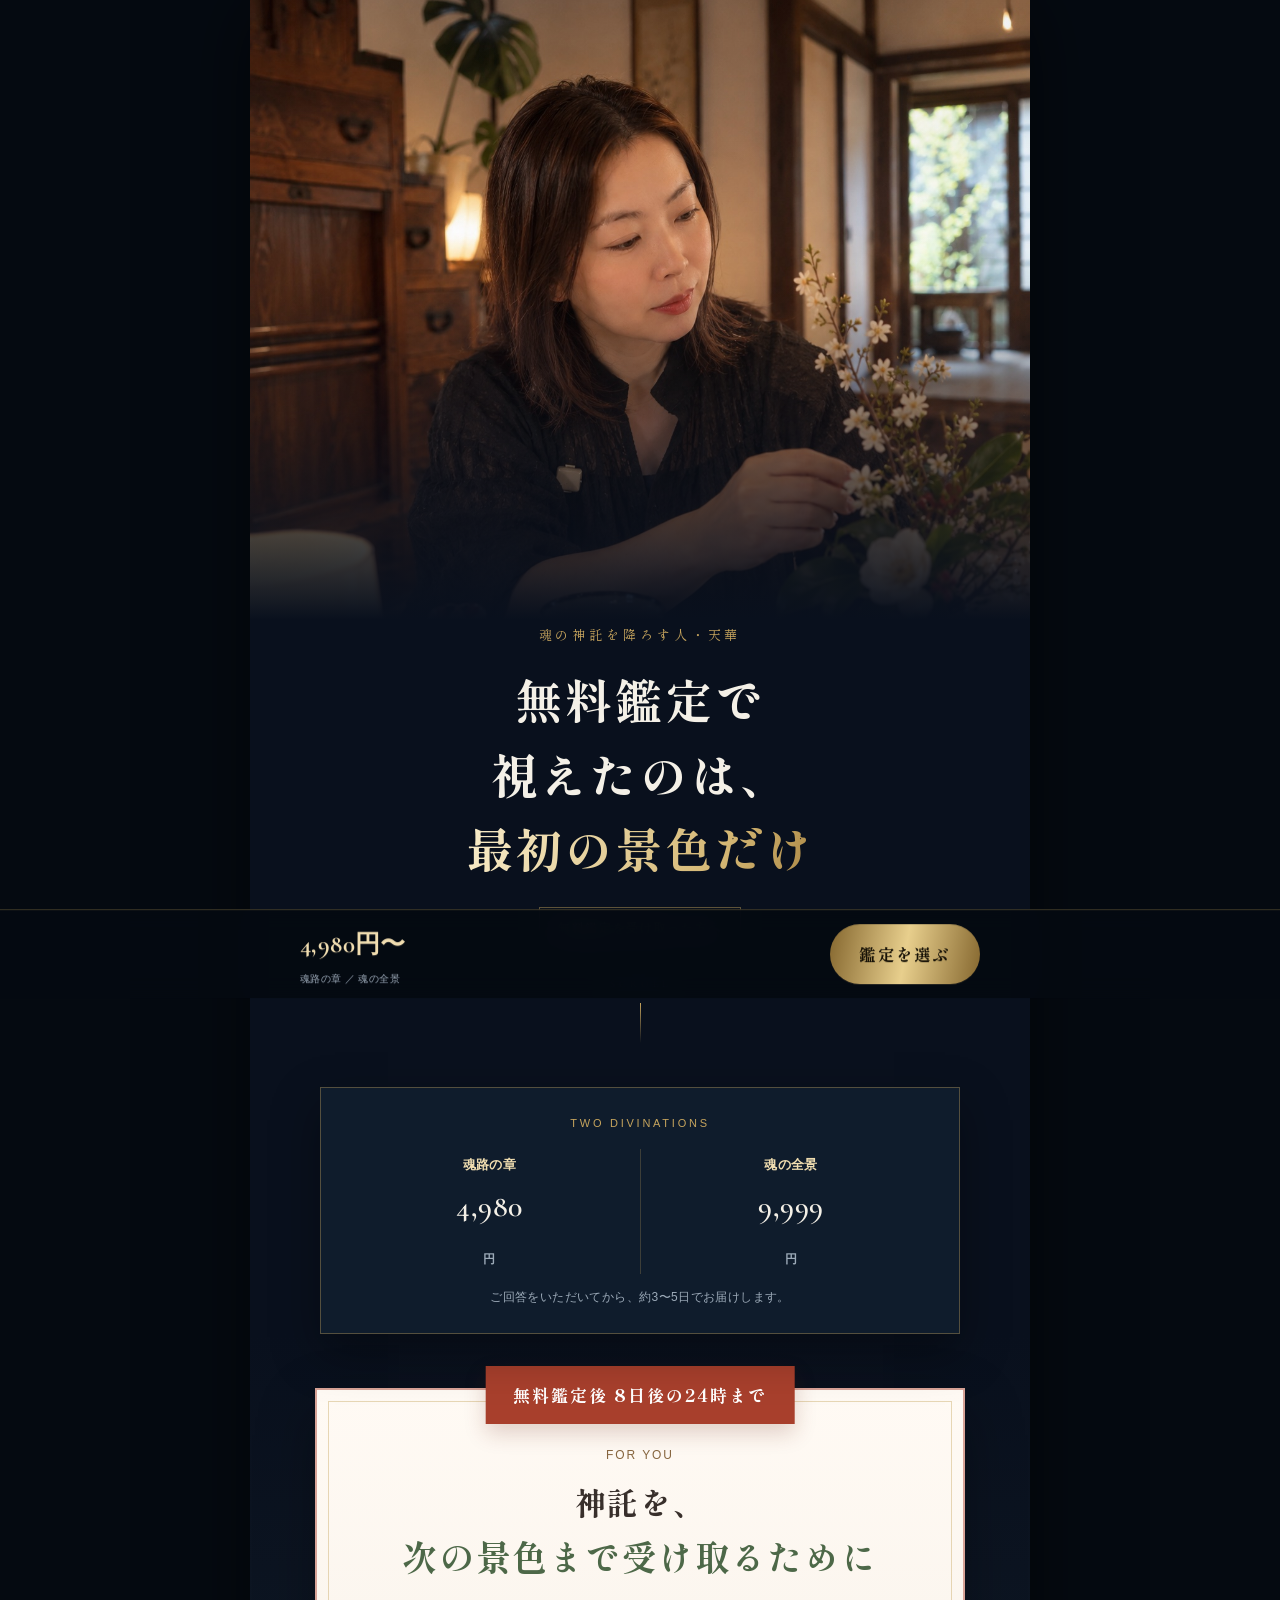
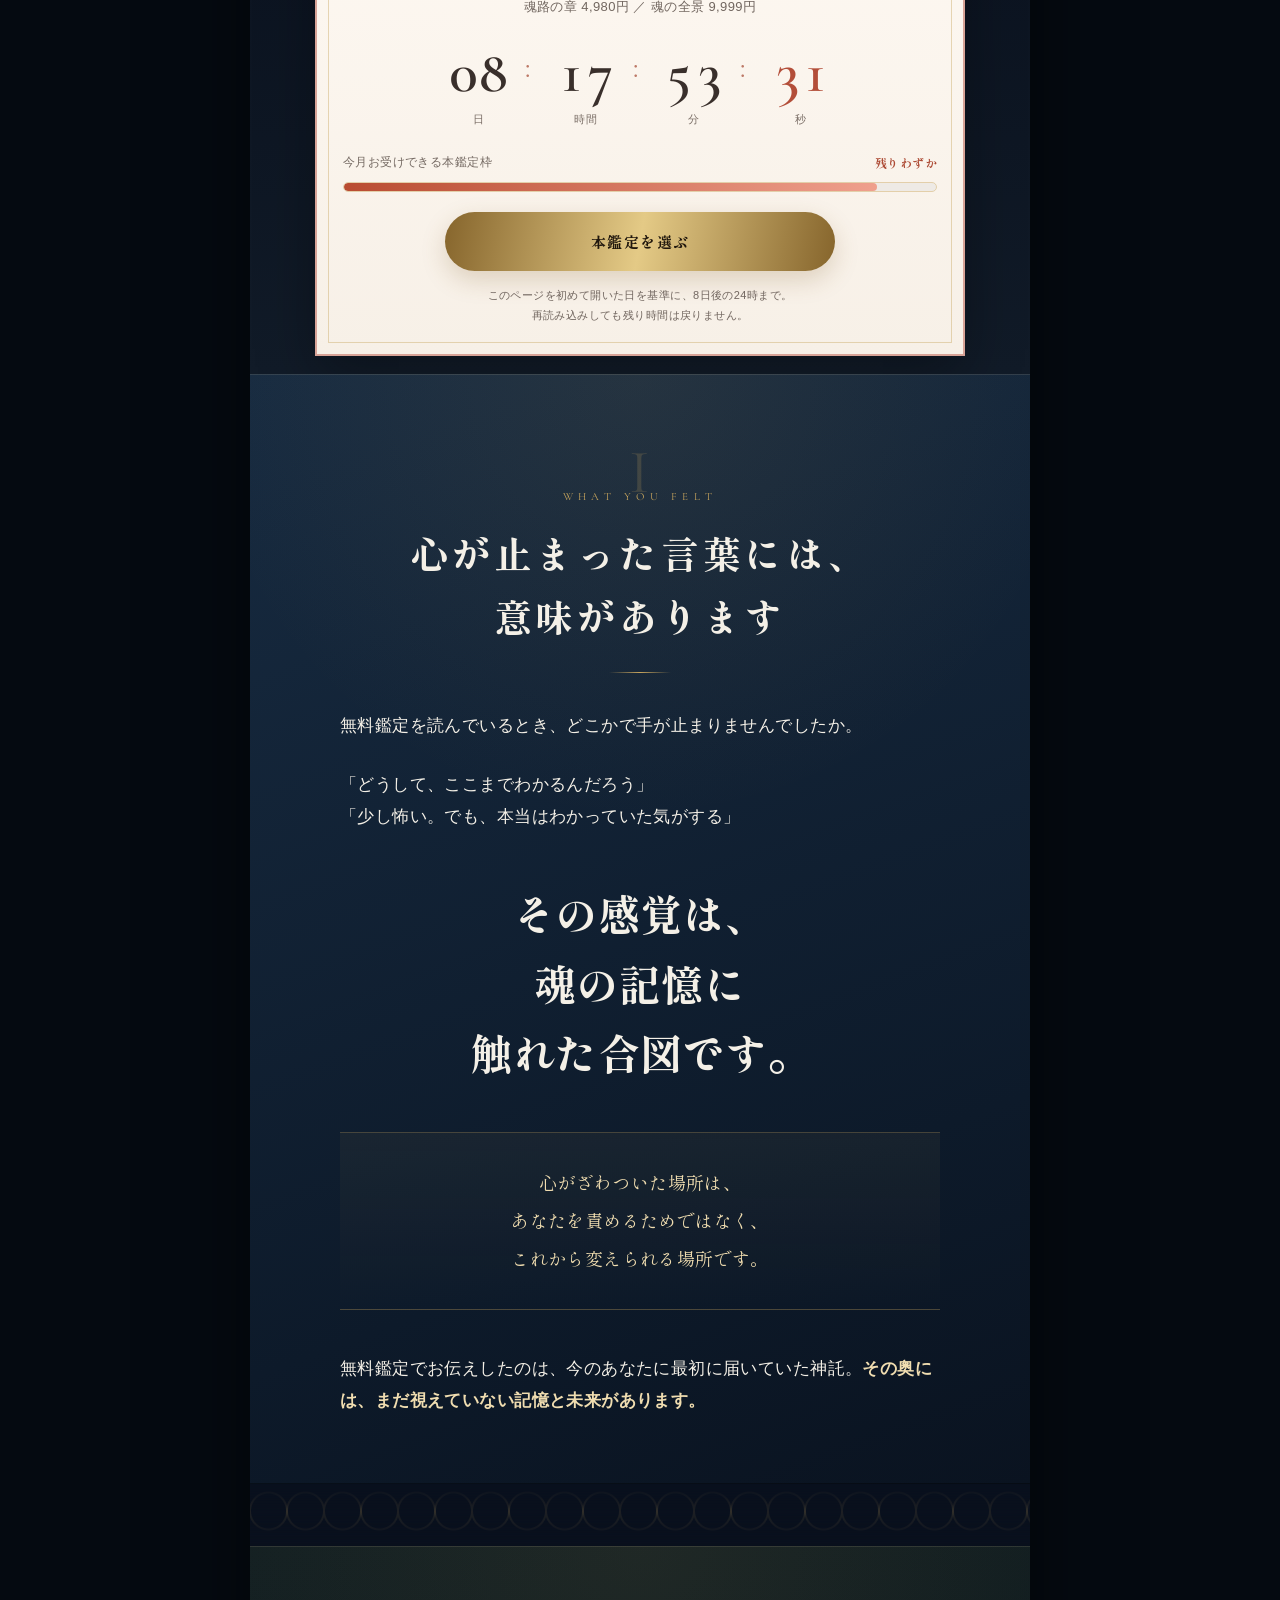
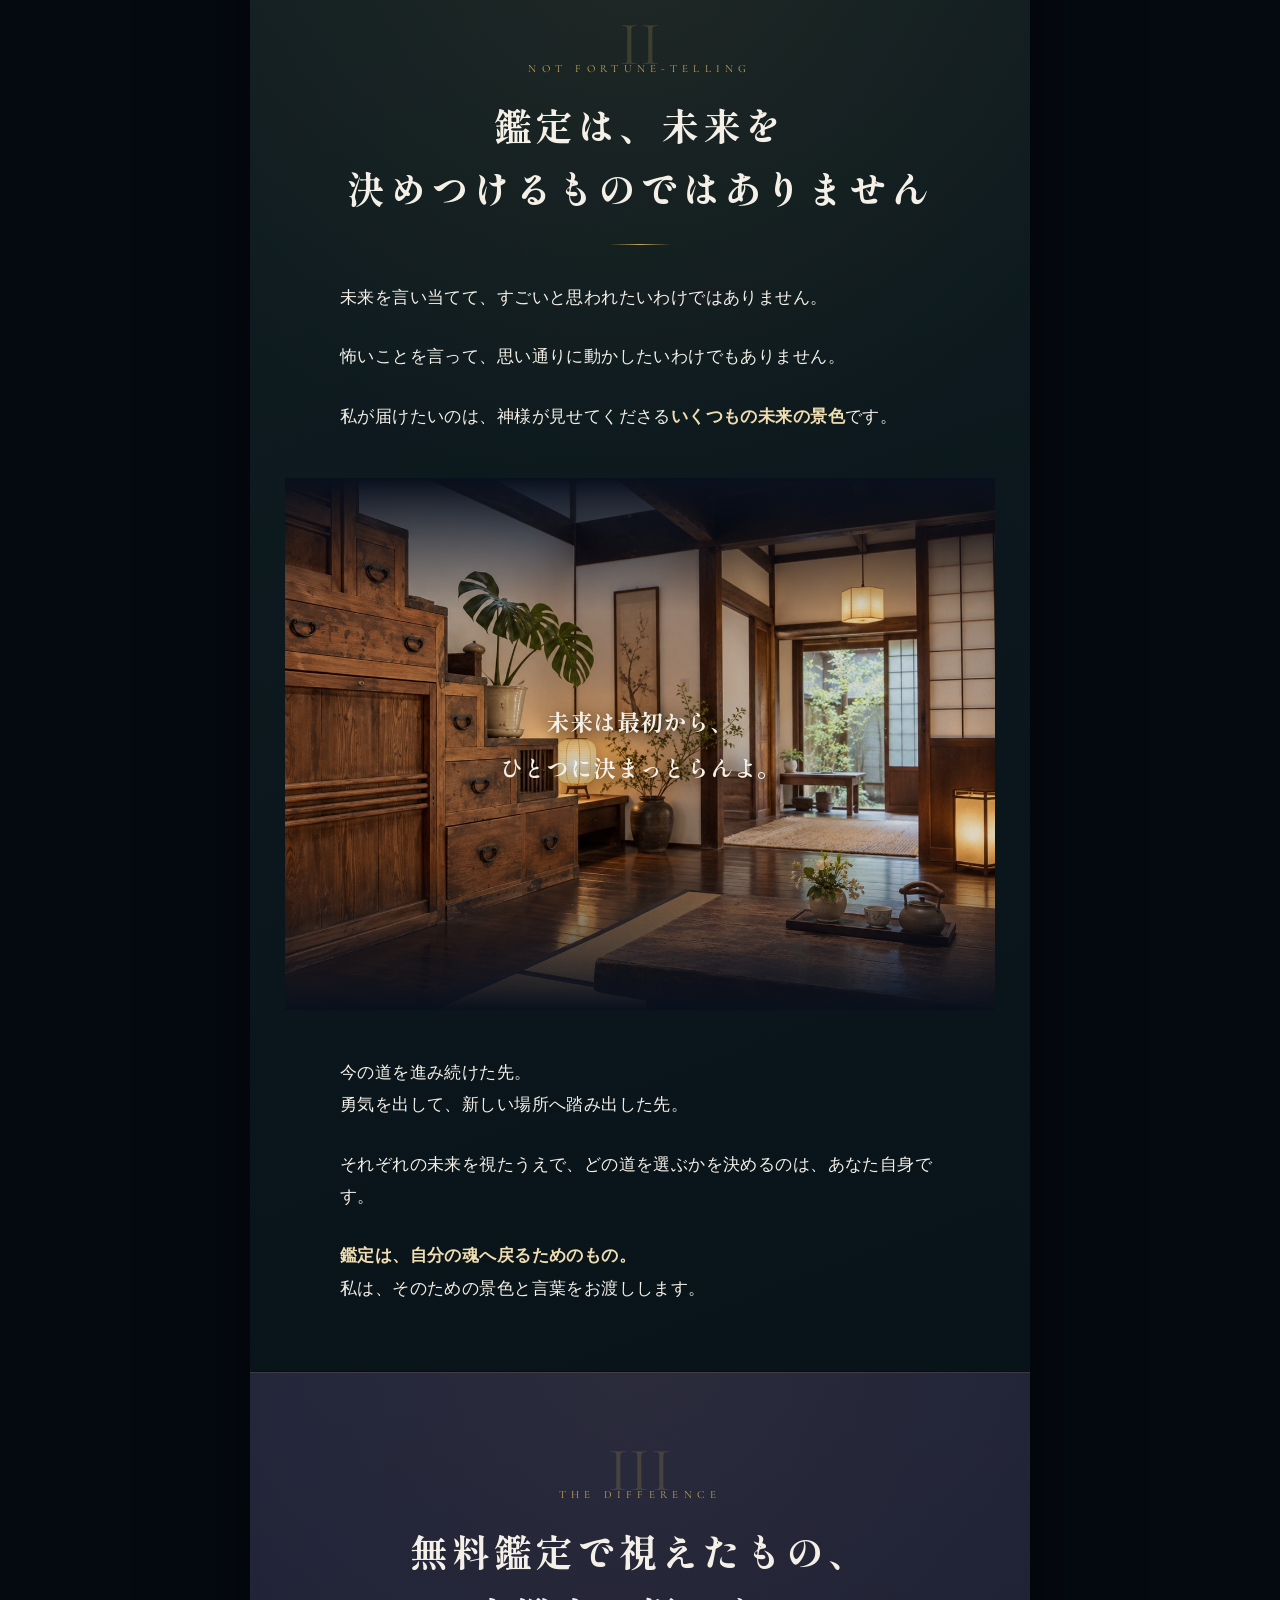
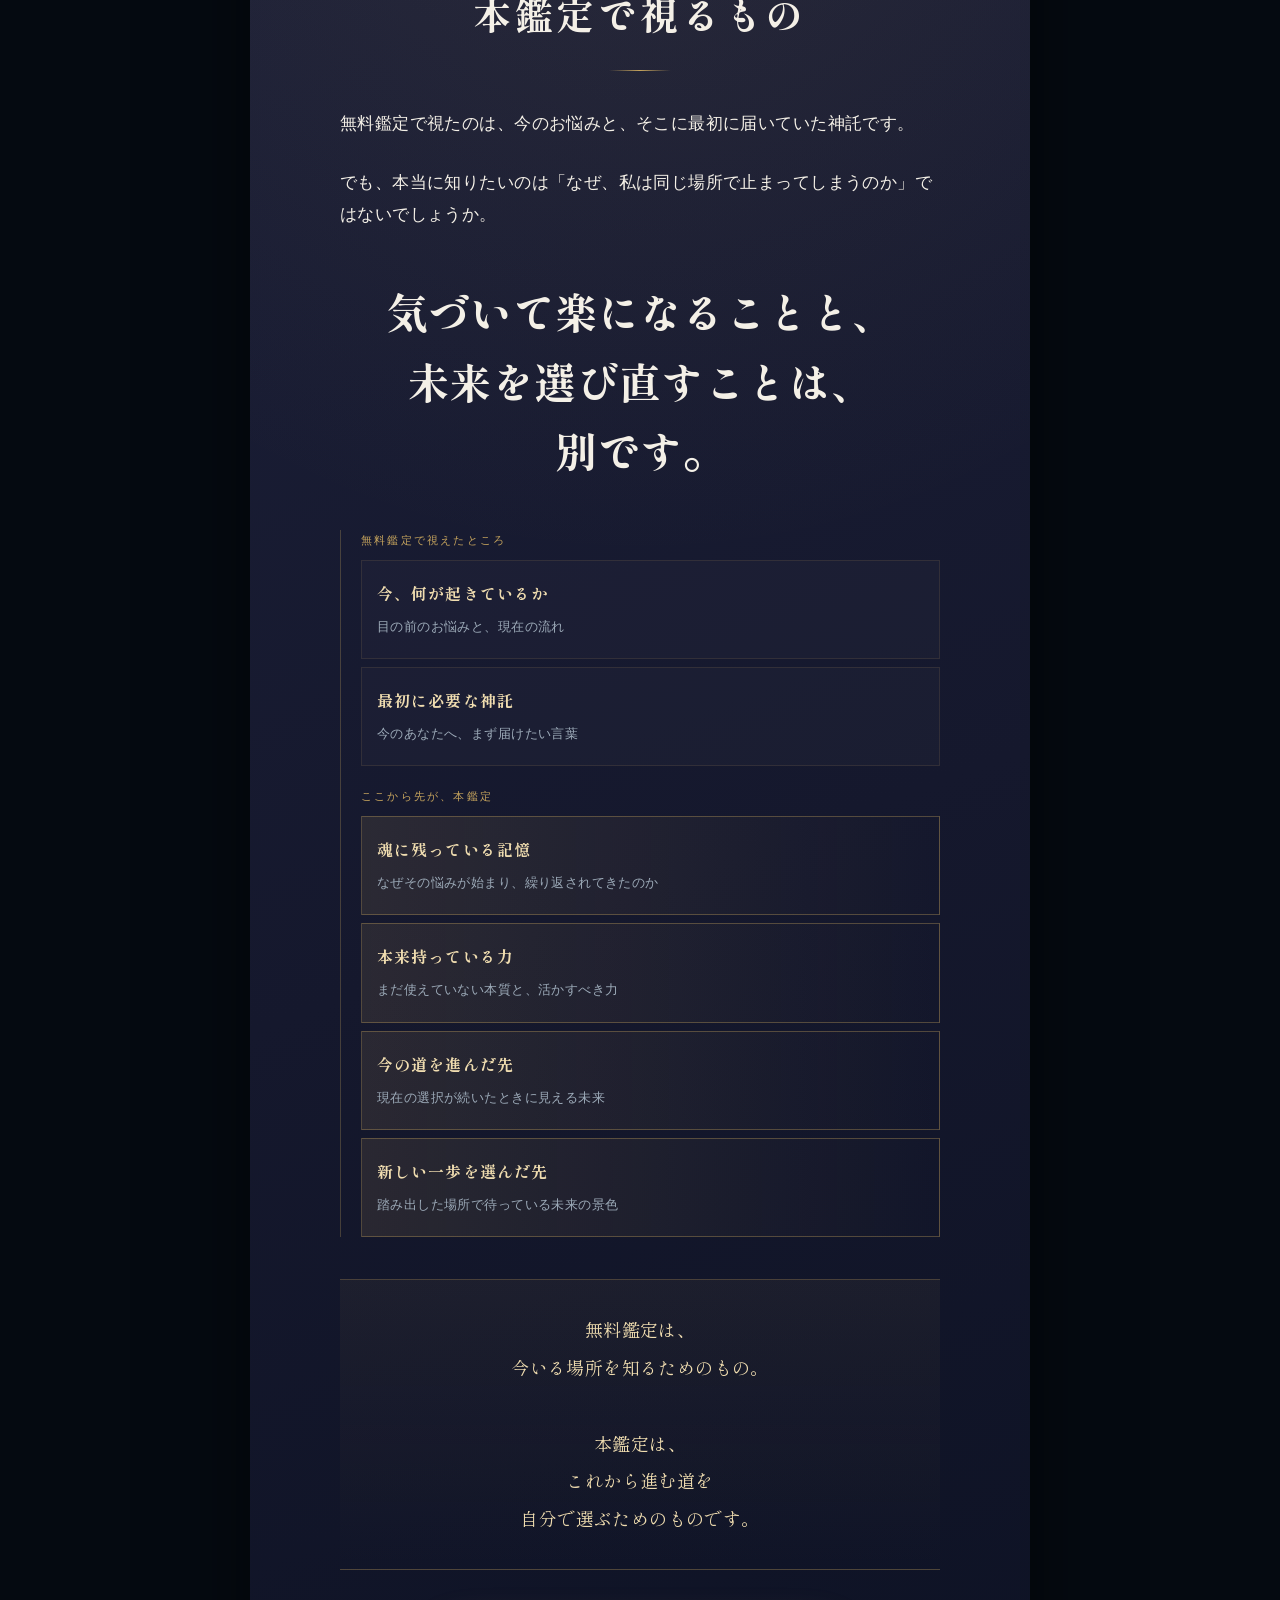
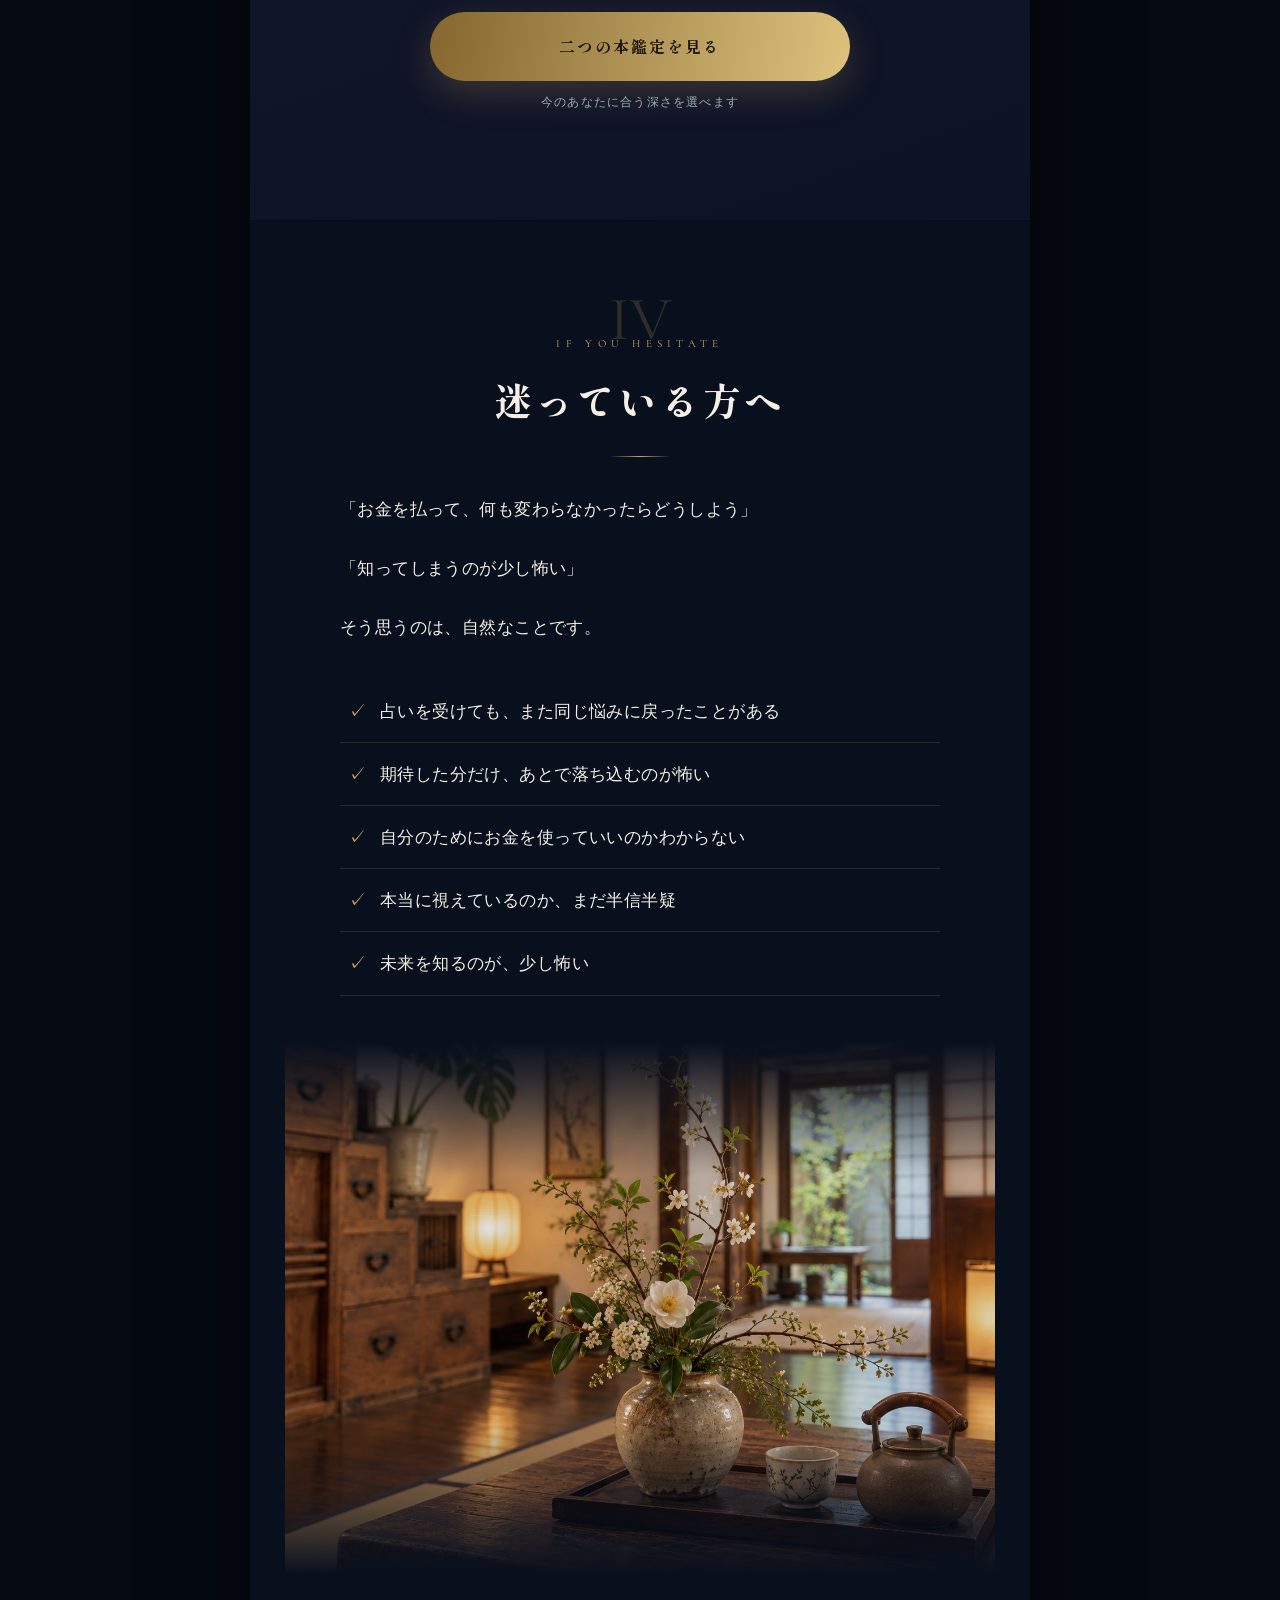
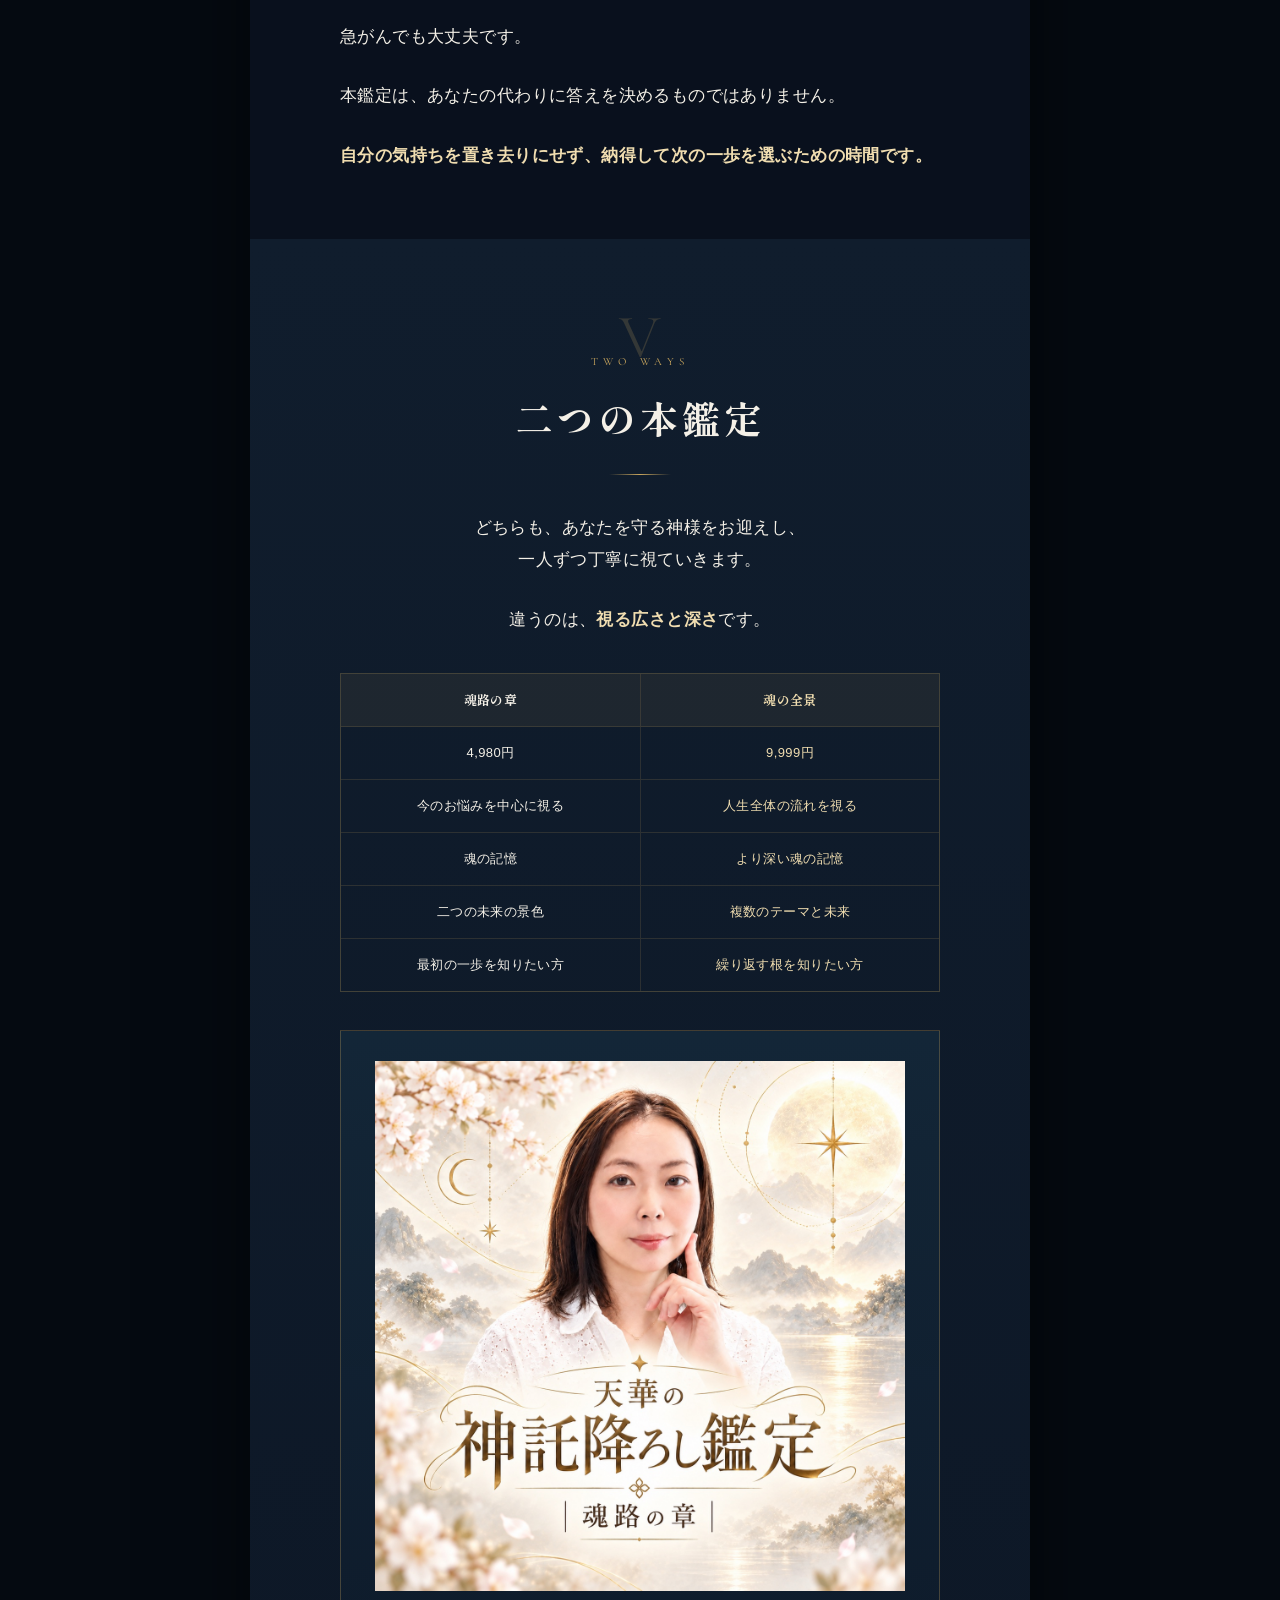
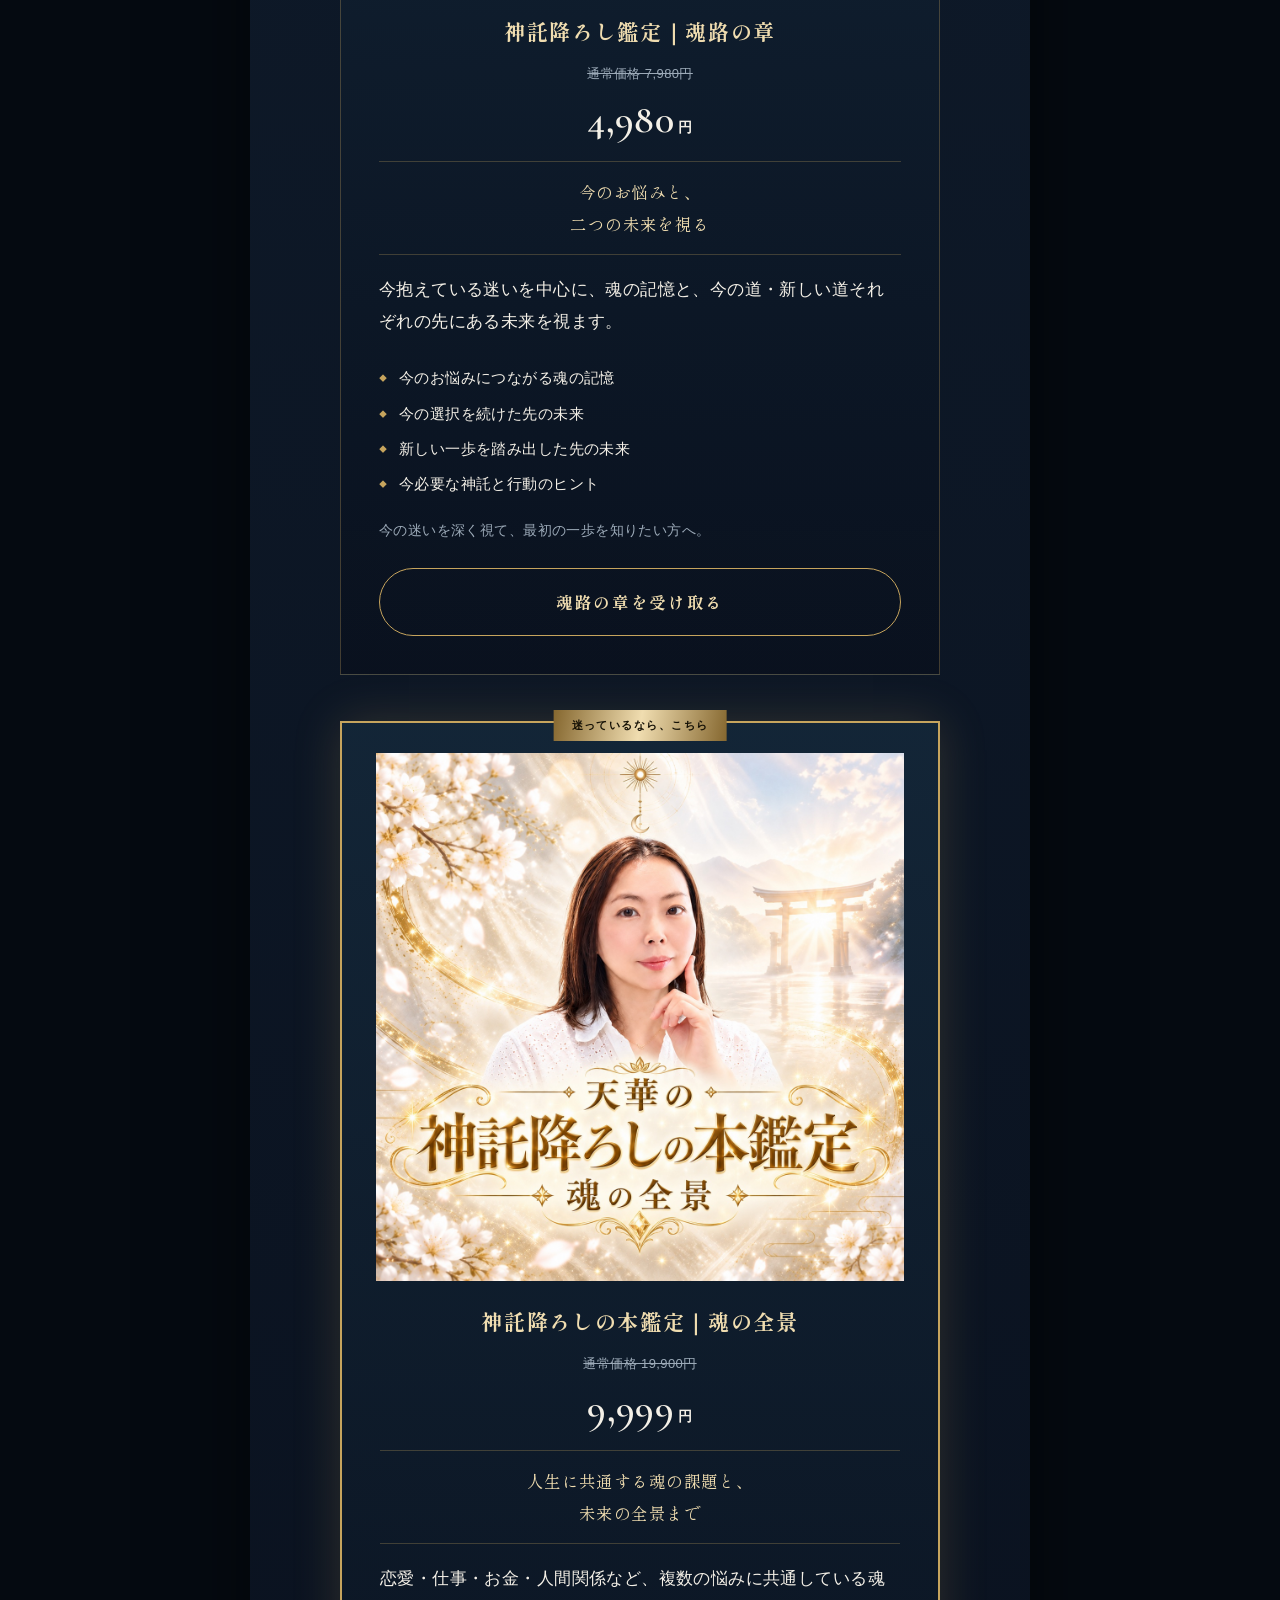
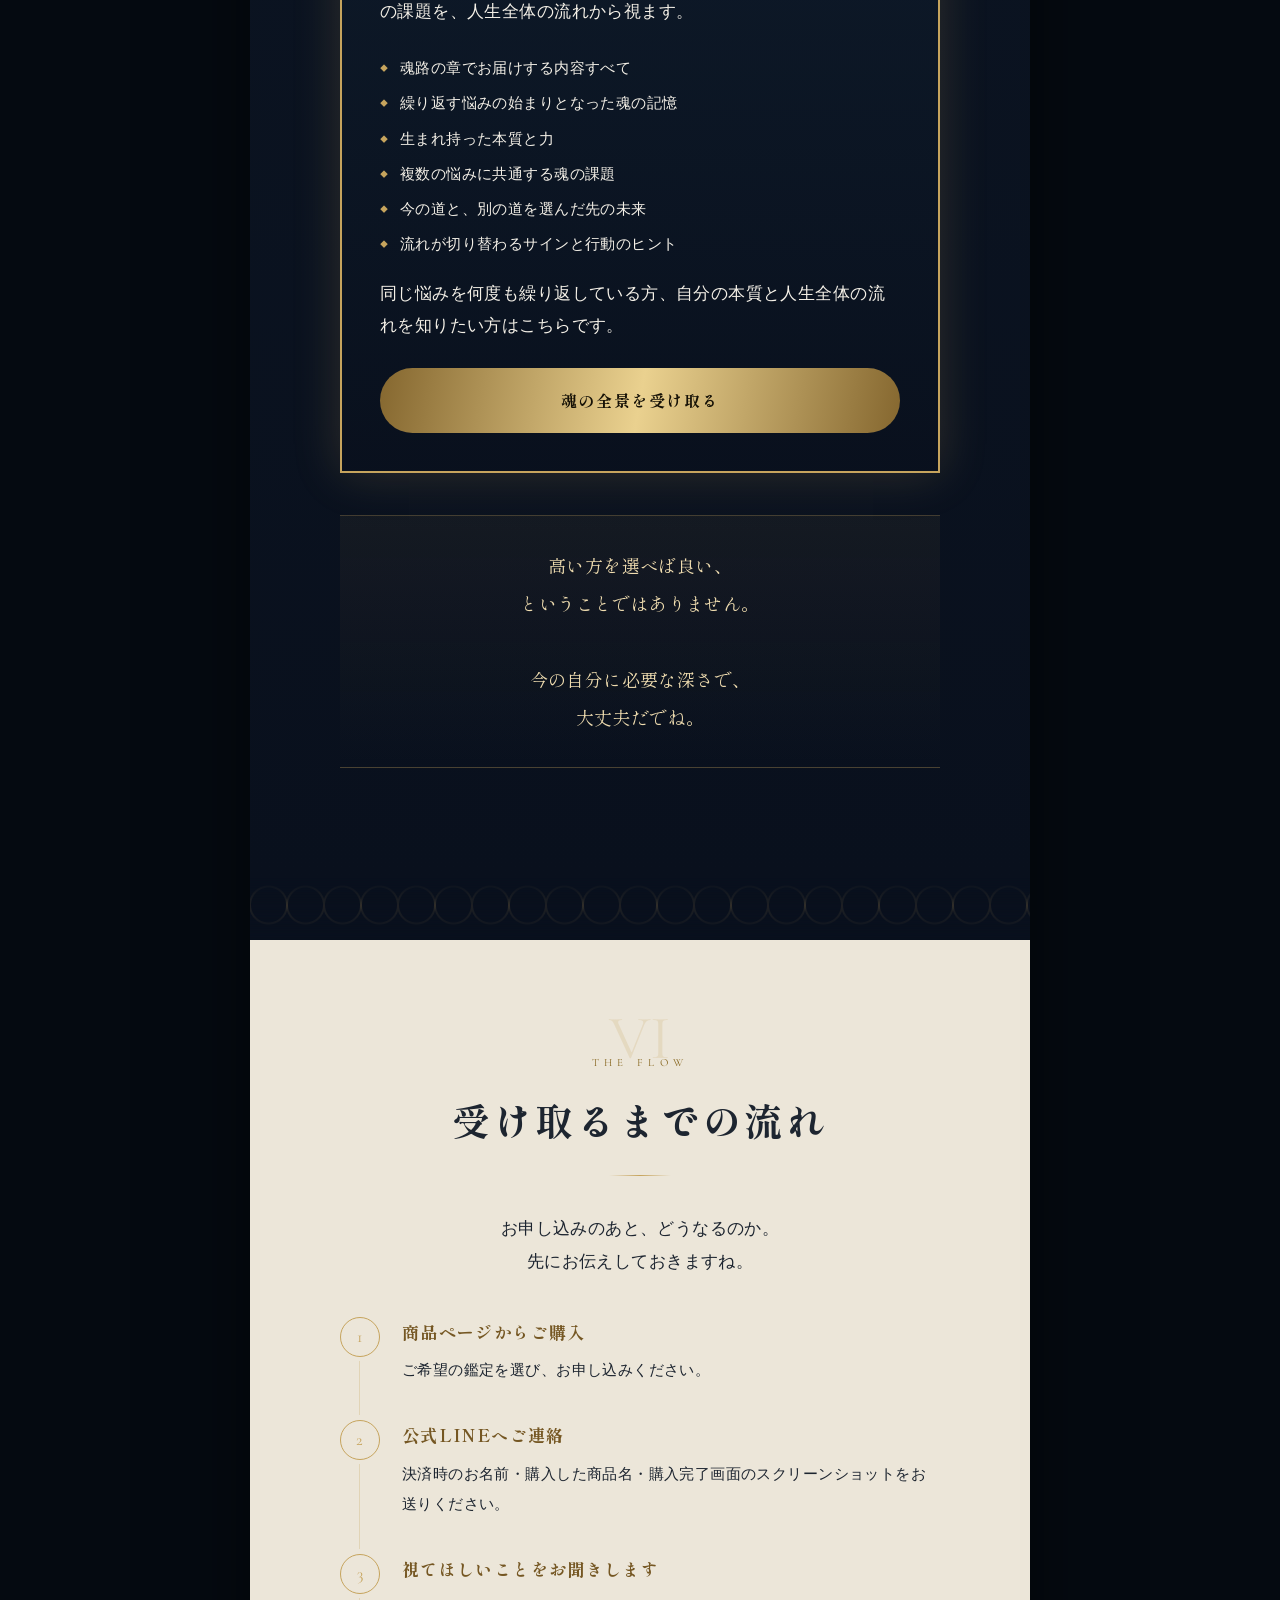
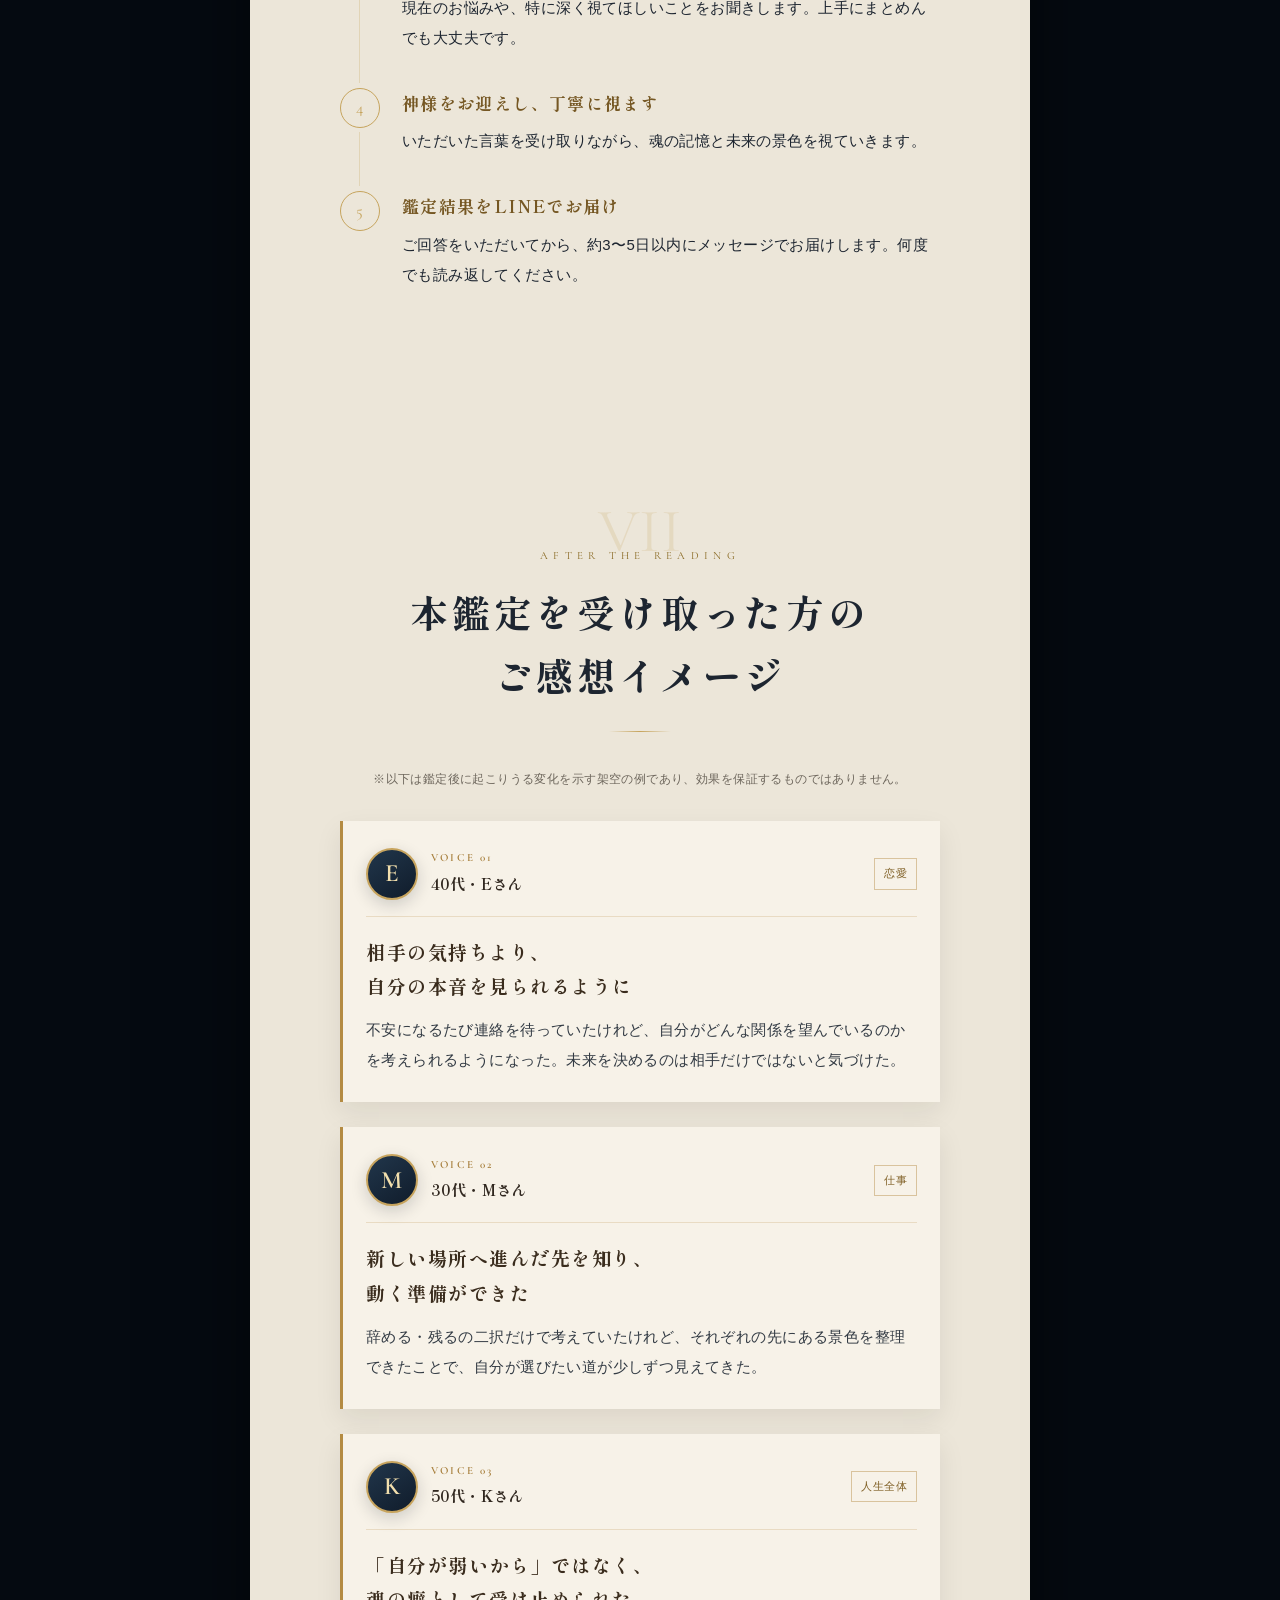
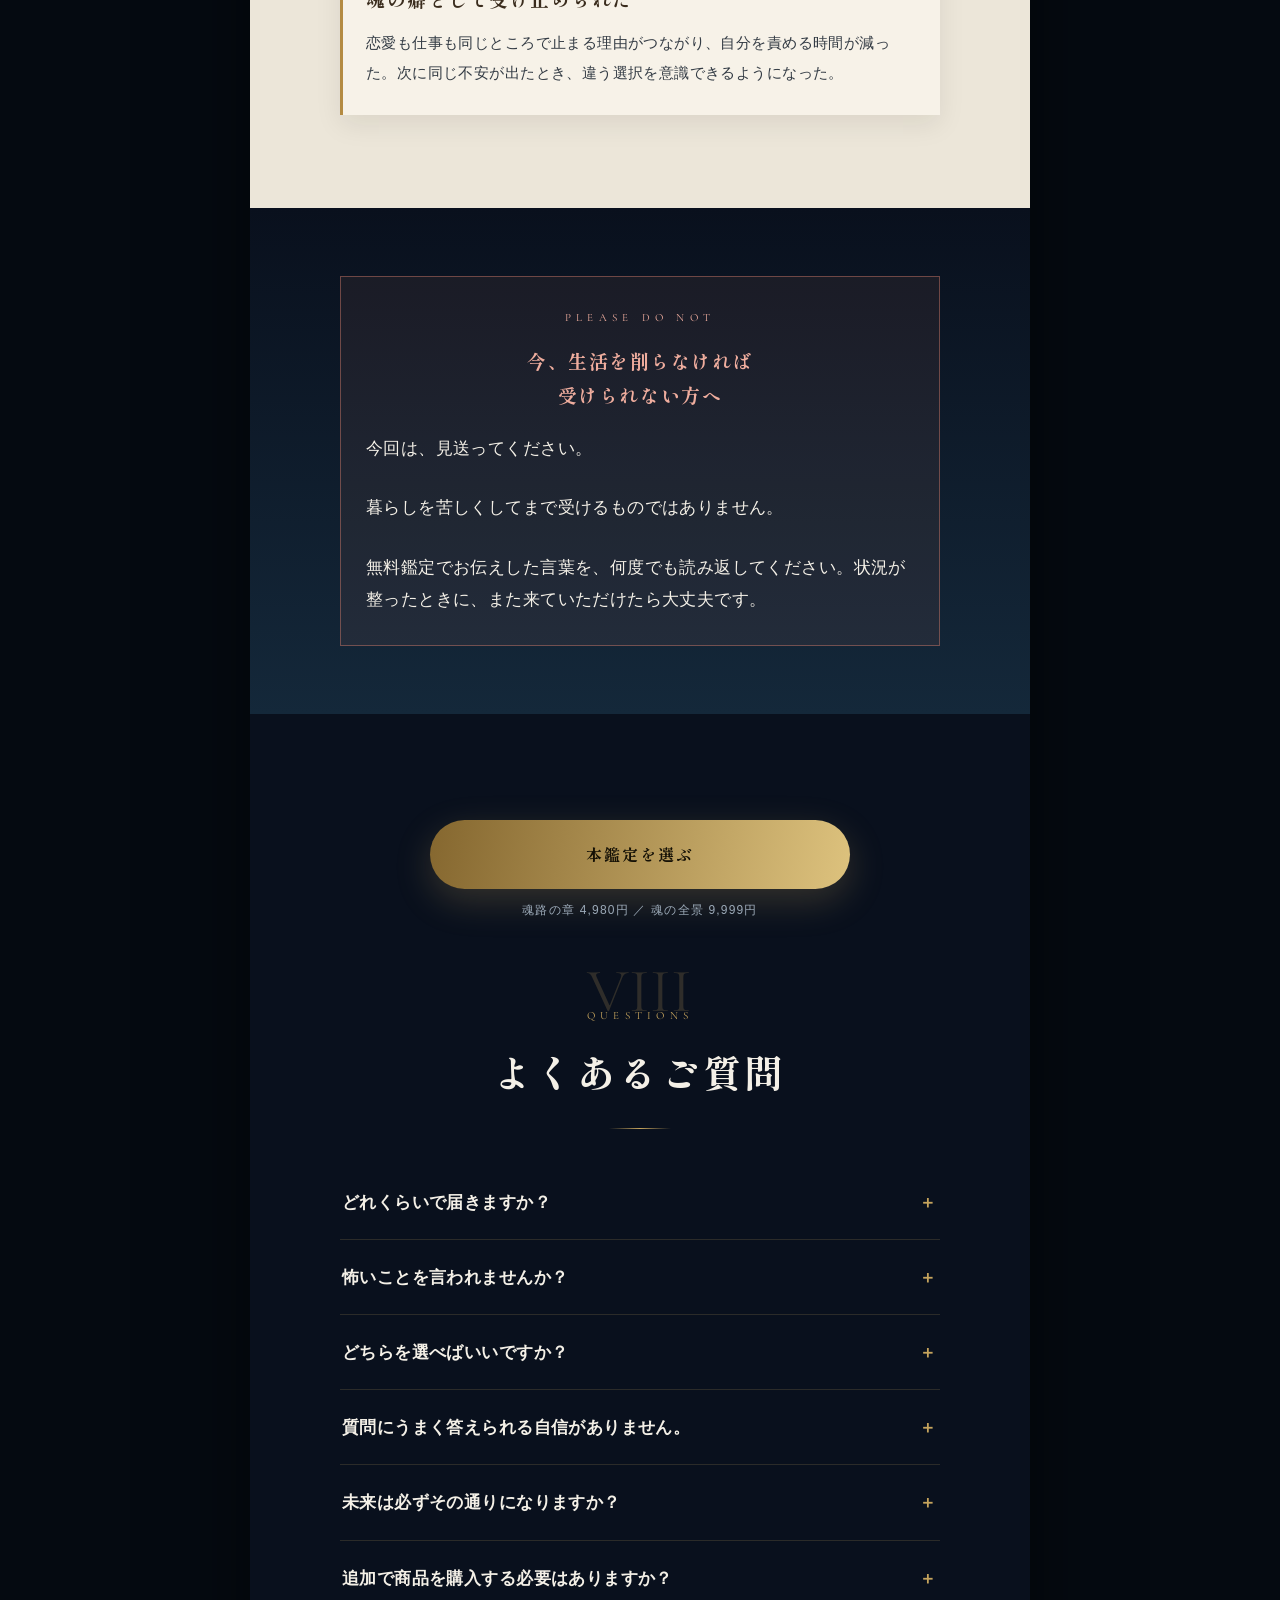
==== commit eeda2696: "Remove outdated countdown-ended notice" ====
--- a/index.html
+++ b/index.html
@@ -79,7 +79,7 @@
     .countdown-progress-head{display:flex;justify-content:space-between;gap:14px;margin:20px 6px 8px;color:#756a63;font-size:12px}.countdown-progress-head b{color:#ad4b35;font-family:"Shippori Mincho B1",serif}
     .countdown-track{height:10px;margin:0 6px;border:1px solid #e3cfaa;border-radius:999px;background:#eeeae5;overflow:hidden}.countdown-track span{display:block;width:90%;height:100%;border-radius:inherit;background:linear-gradient(90deg,#b94c31,#efa08d)}
     .countdown-cta{display:block;max-width:390px;margin:20px auto 0;padding:15px 18px;border-radius:999px;background:linear-gradient(100deg,#86652c,#e4ca86 50%,#86652c);color:#20170d;text-decoration:none;font-family:"Shippori Mincho B1",serif;font-size:15px;font-weight:800;letter-spacing:.1em;box-shadow:0 9px 24px rgba(128,91,38,.22)}
-    .countdown-note{margin:15px 10px 0;color:#71665f;font-size:11px;line-height:1.8}.countdown-ended{display:none;margin:23px 0 5px;color:#9b3d2c;font-family:"Shippori Mincho B1",serif;font-size:17px;font-weight:700}.countdown-card.is-ended .countdown-ended{display:block}
+    .countdown-note{margin:15px 10px 0;color:#71665f;font-size:11px;line-height:1.8}
     .big{font-family:"Shippori Mincho B1",serif;text-align:center;font-size:clamp(27px,7.8vw,42px);line-height:1.65;font-weight:800;margin:46px 0}
     .quote{margin:42px 0;padding:31px 20px;border-top:1px solid rgba(198,164,93,.3);border-bottom:1px solid rgba(198,164,93,.3);text-align:center;font-family:"Shippori Mincho B1",serif;font-size:18px;line-height:2.1;color:var(--gold-hi);background:linear-gradient(180deg,rgba(198,164,93,.06),transparent)}
     .photo{position:relative;margin:46px calc(var(--pad) * -1);overflow:hidden}
@@ -201,7 +201,6 @@
         <a class="countdown-cta" href="#products">本鑑定を選ぶ</a>
         <p class="countdown-note">このページを初めて開いた日を基準に、8日後の24時まで。<br>再読み込みしても残り時間は戻りません。</p>
       </div>
-      <p class="countdown-ended">3日間のご案内は終了しました。<br>現在の受付状況は、下の商品案内をご確認ください。</p>
     </div>
   </div>
 
